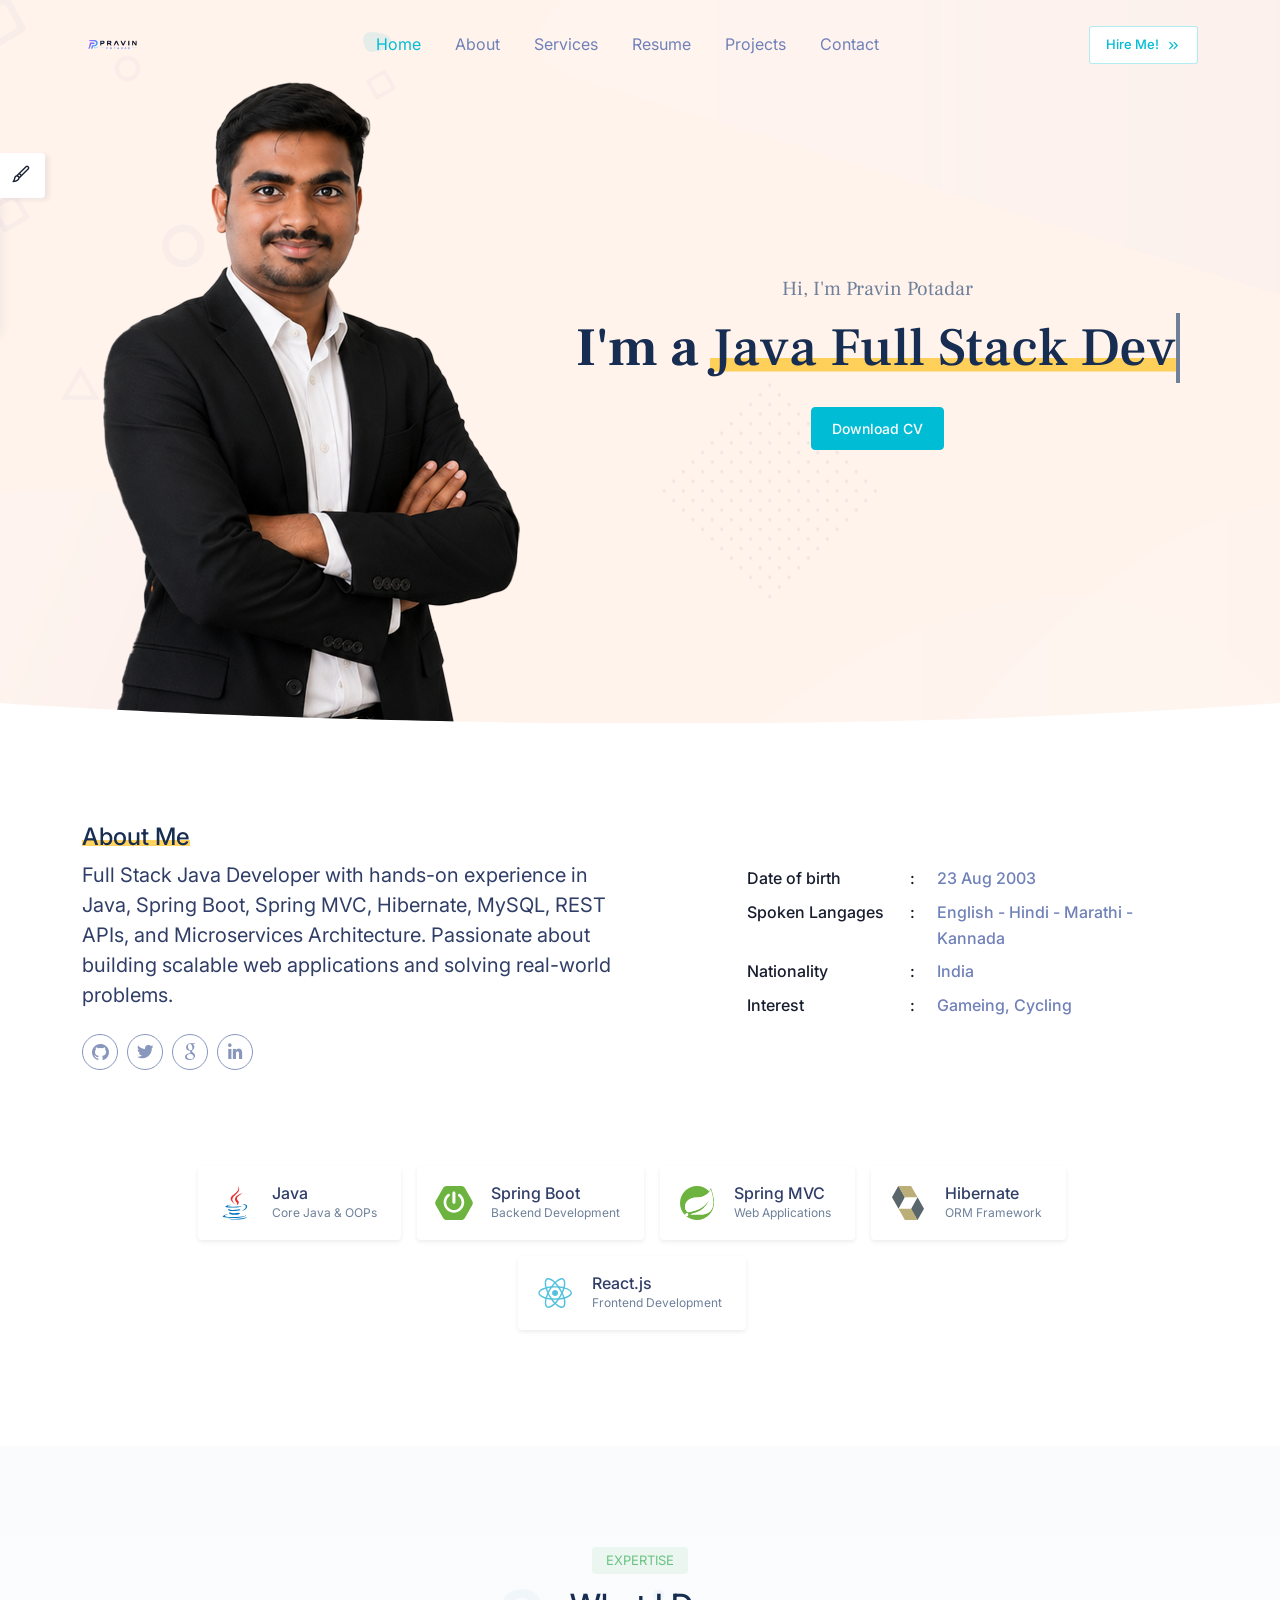
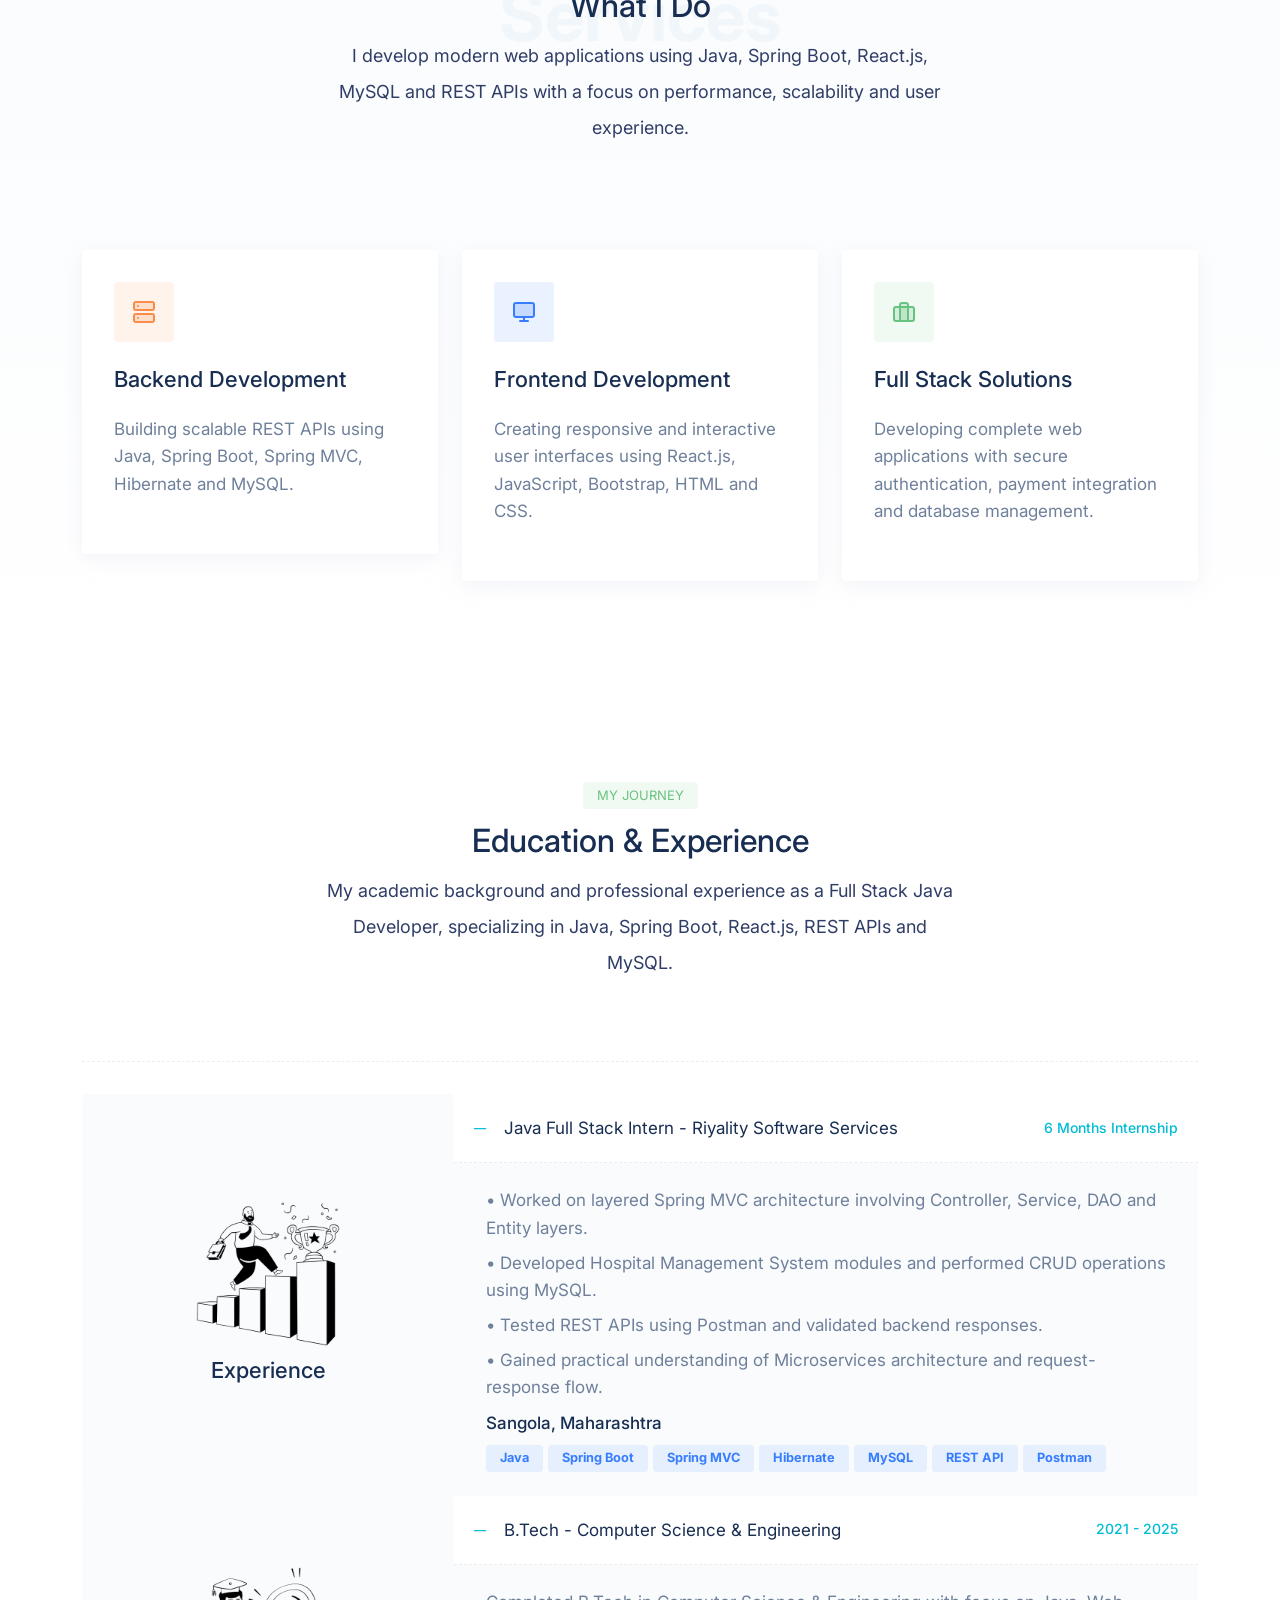
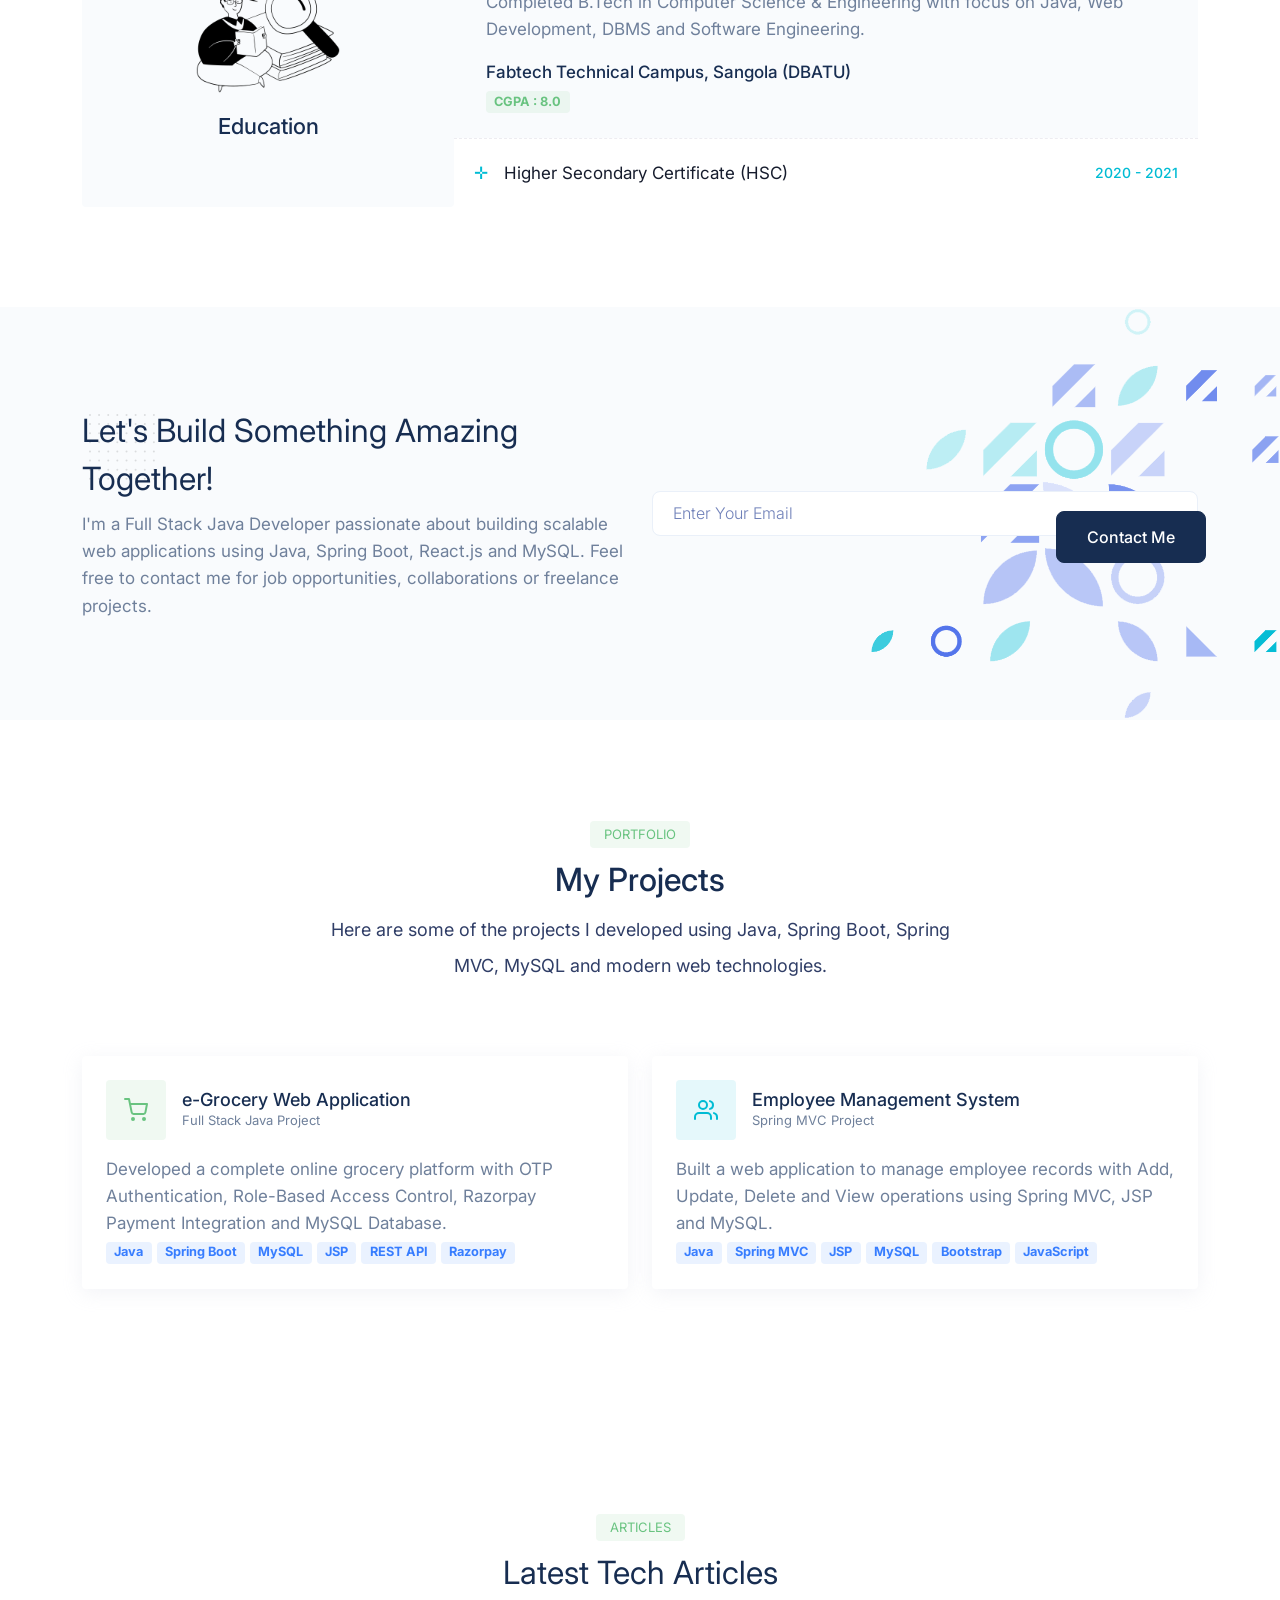
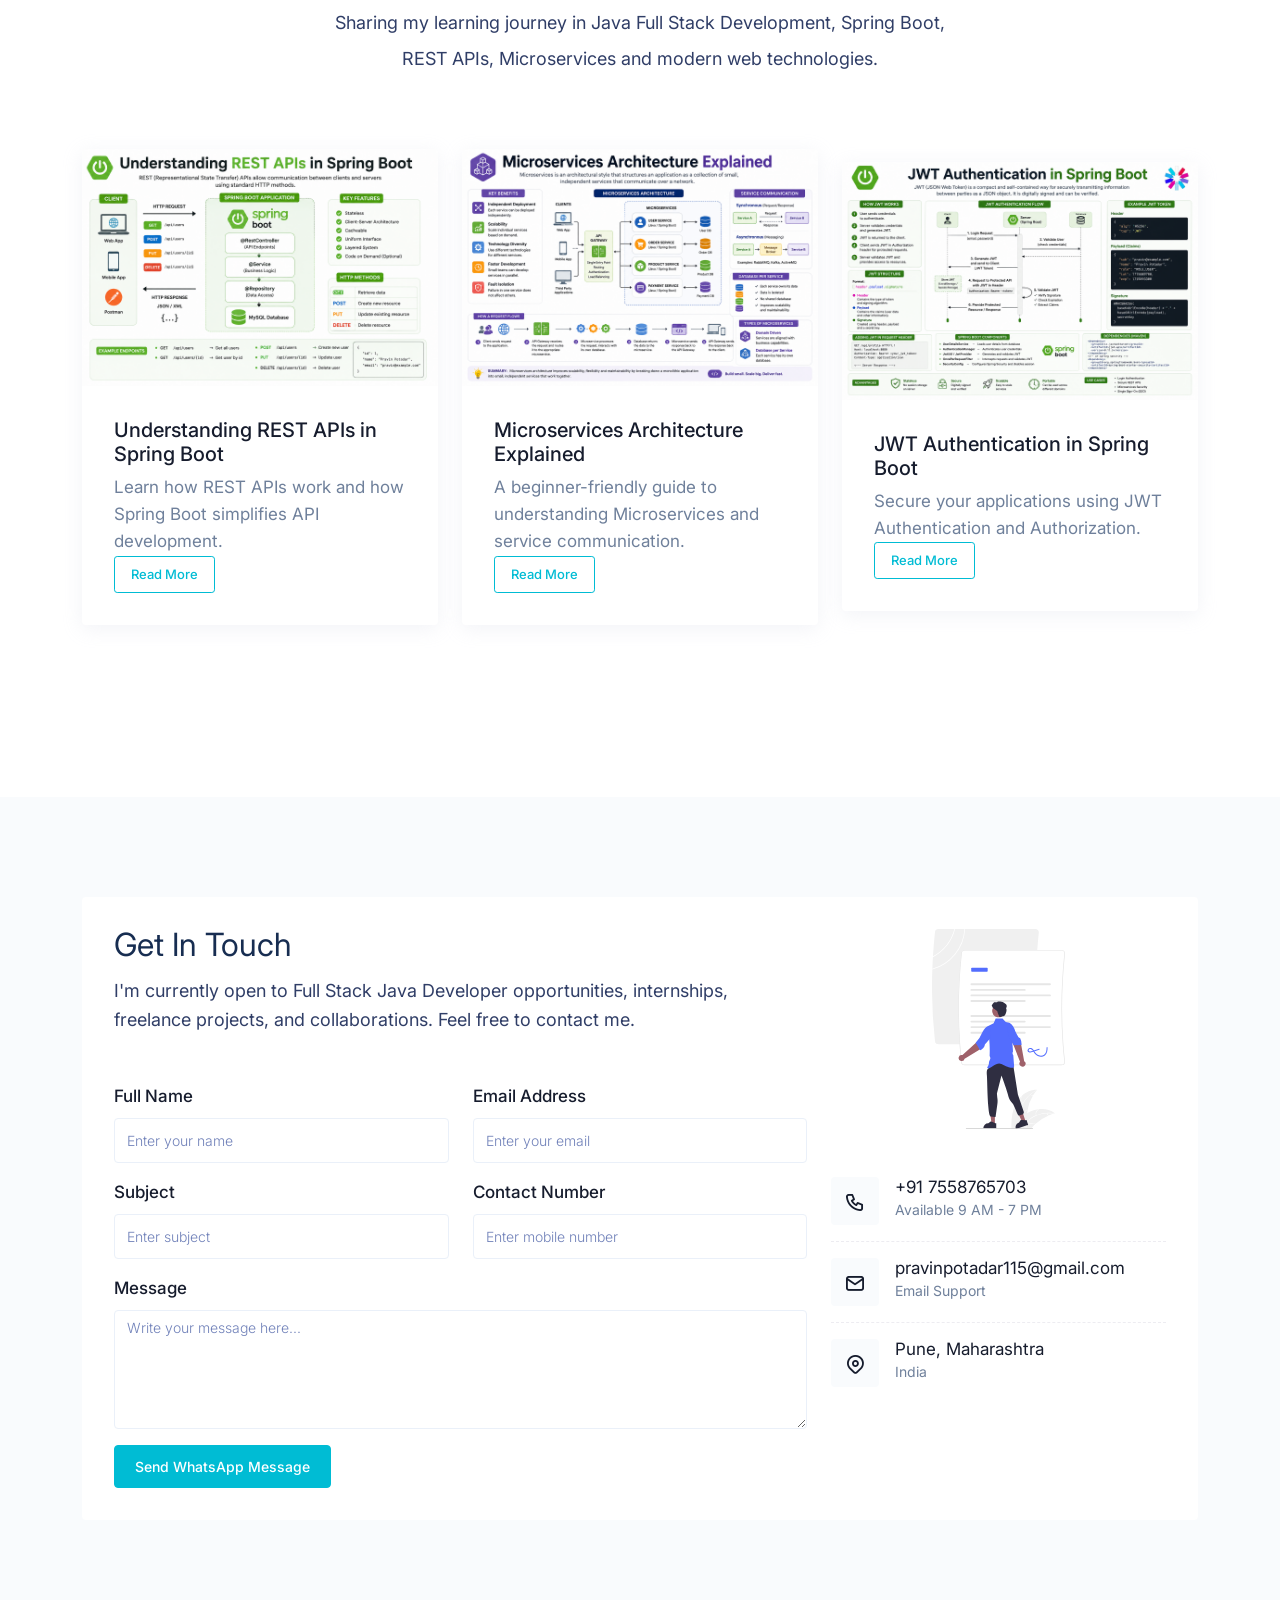
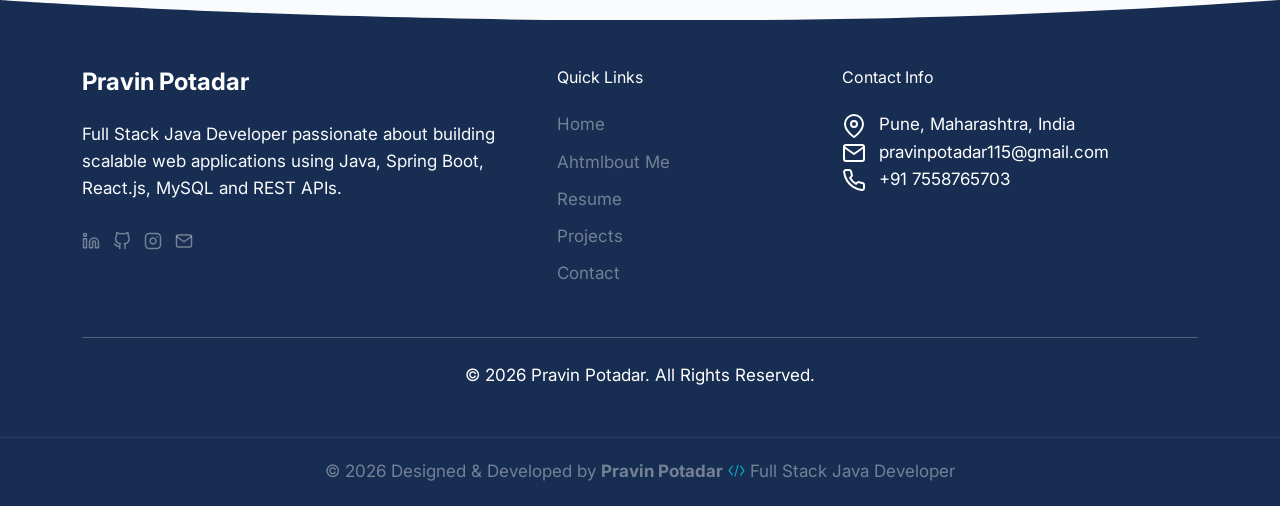
==== index.html @ a5197906 "version-1" ====
<!doctype html>
<html lang="en">
<!-- Mirrored from mannatthemes.com/selfown/default/index.html by HTTrack Website Copier/3.x [XR&CO'2014], Sun, 31 May 2026 07:29:38 GMT -->

<head>
    <meta charset="utf-8" />
    <title>Pravin Potadar</title>
    <meta name="viewport" content="width=device-width, initial-scale=1.0" />
    <meta name="description" content="Premium Bootstrap 5 Template" />
    <meta name="keywords" content="bootstrap 5, premium, marketing, multipurpose" />
    <meta content="Mannatthemes" name="author" />

    <!-- favicon -->
    <!-- <link rel="shortcut icon" href="images/favicon.ico" /> -->

    <!-- css -->
    <link href="css/bootstrap.min.css" rel="stylesheet" type="text/css" />
    <link href="css/style.min.css" rel="stylesheet" type="text/css" />

    <!-- colors -->
    <link href="css/colors/default.css" rel="stylesheet" type="text/css" id="color-opt" />
</head>

<body>
    <!-- start navbar -->
    <nav class="navbar navbar-expand-lg fixed-top sticky" id="navbar">
        <div class="container">
           <a href="index.php" class="navbar-brand">
            <img src="images/logo-light.png" alt="Logo" height="40">
           </a>

            <a href="javascript:void(0)" class="navbar-toggler"
            data-bs-toggle="collapse"
            data-bs-target="#navbarNav"
            aria-controls="navbarNav"
            aria-expanded="false"
            aria-label="Toggle navigation">
                <span class="navbar-toggle-icon">
                    <i data-feather="menu"></i>
                </span>
            </a>
            <div class="collapse navbar-collapse" id="navbarNav">
                <ul class="navbar-nav mx-auto navbar-center mt-lg-0 mt-2">
                    <li class="nav-item">
                        <a class="nav-link active" href="index.html">Home</a>
                    </li>
                    <!--end nav-item-->
                    <li class="nav-item">
                        <a class="nav-link" href="about.html">About</a>
                    </li>
                    <!--end nav-item-->
                    <li class="nav-item">
                        <a class="nav-link" href="services.html">Services</a>
                    </li>
                    <!--end nav-item-->
                    <li class="nav-item">
                        <a class="nav-link" href="resume.html">Resume</a>
                    </li>
                    <!--end nav-item-->
                    <li class="nav-item">
                        <a class="nav-link" href="projects.html">Projects</a>
                    </li>
                    <!--end nav-item-->
                    <!-- <li class="nav-item">
                        <a class="nav-link" href="blogs.php">Blogs</a>
                    </li> -->
                    <!--end nav-item-->
                    <li class="nav-item">
                        <a class="nav-link" href="contact.html">Contact</a>
                    </li>
                    <!--end nav-item-->
                </ul>
                <!--end navbar-nav-->
                <a href="#" class="btn btn-sm nav-btn text-primary mb-4 mb-lg-0">Hire Me! <i class="icon-xxs ms-1"
                        data-feather="chevrons-right"></i></a>
            </div>
            <!-- end #navbarNav -->
        </div>
        <!-- end container -->
    </nav>
    <!-- end navbar -->


 <!-- start hero -->
    <section class="hero-one position-relative main-bg" id="home" style="
        background-image: url(images/personal/main-bg.png);
        background-size: cover;
        background-position: center center;
      ">
        <div class="container">
            <div class="row align-items-center justify-content-center">
                <div class="col-lg-5 mx-auto mt-5">
                    <img src="images/personal/1.png" alt="" class="img-fluid ml-lg-5" />
                </div>
                <!--end col-->
                <div class="col-lg-7 text-center px-0 px-xl-4 mt-5 mt-lg-0 pt-5 pt-lg-0">
                    <h5 class="d-inline-block py-1 px-3 rounded text-muted font-secondary">
                        Hi, I'm Pravin Potadar
                    </h5>
                    <h1 class="hero-title mb-4 font-secondary fo">
                        I'm a
                        <mark><span class="fw-medium typewrite" data-period="2000"
                                data-type='["Java Full Stack Developer", "Web Developer", "Java Developer", "React Developer"]'></span></mark>
                    </h1>
                    <span class="wrap"></span>
                    <div class="mb-5 mb-lg-0">
                        <div class="d-inline-block">
                            <a href="#" class="btn btn-primary">Download CV</a>
                        </div>
                    </div>
                </div>
                <!--end col-->
            </div>
            <!--end row-->
        </div>
        <!-- end container -->
    </section>
    <!-- end hero -->
    <div class="position-relative">
        <div class="shape overflow-hidden text-white">
            <svg viewBox="0 0 2880 48" fill="none" xmlns="http://www.w3.org/2000/svg">
                <path d="M0 48H1437.5H2880V0H2160C1442.5 52 720 0 720 0H0V48Z" fill="currentColor"></path>
            </svg>
        </div>
    </div>
    <!-- start about -->
    <section class="section" id="about">
        <div class="container">
            <div class="row align-items-center">
                <div class="col-lg-6 align-self-center">
                    <h5 class="fs-24 text-dark fw-medium"><mark>About Me</mark></h5>
                    <h4 class="fw-normal lh-base text-gray-700 mb-4 fs-20">
                        Full Stack Java Developer with hands-on experience in Java, Spring
                        Boot, Spring MVC, Hibernate, MySQL, REST APIs, and Microservices
                        Architecture. Passionate about building scalable web applications
                        and solving real-world problems.
                    </h4>
                    <div class="social">
                        <a href="https://github.com/pravin-potadar">
                            <i class="lab la-github github me-1"></i>
                        </a>
                        <a href="#">
                            <i class="lab la-twitter twitter me-1"></i>
                        </a>
                        <a href="#">
                            <i class="lab la-google google me-1"></i>
                        </a>
                        <a href="https://www.linkedin.com/in/pravin-potadar">
                            <i class="lab la-linkedin-in linkedin me-1"></i>
                        </a>
                    </div>
                </div>
                <!--end col-->
                <div class="col-lg-5 ms-auto align-self-center">
                    <div class="mb-5 mb-lg-0">
                        <p class="mb-2">
                            <span class="personal-detail-title">Date of birth</span>
                            <span class="personal-detail-info">23 Aug 2003</span>
                        </p>
                        <p class="mb-2">
                            <span class="personal-detail-title">Spoken Langages</span>
                            <span class="personal-detail-info">English - Hindi - Marathi - Kannada</span>
                        </p>
                        <p class="mb-2">
                            <span class="personal-detail-title">Nationality</span>
                            <span class="personal-detail-info">India</span>
                        </p>
                        <p class="mb-2">
                            <span class="personal-detail-title">Interest</span>
                            <span class="personal-detail-info">Gameing, Cycling</span>
                        </p>
                    </div>
                </div>
                <!--end col-->
                <div class="col-12 mt-5">
                    <div class="d-flex flex-wrap justify-content-center mt-4 mt-md-5">
                        <div class="mx-3 ms-sm-0 ms-sm-0 mb-3 card-bg rounded p-1 pe-3 p-md-3 pe-md-4 shadow-sm">
                            <div class="d-flex align-items-center">
                                <div class="thumb-md d-flex flex-wrap justify-content-center align-items-center">
                                    <img src="images/logos/Java.svg" alt="" class="" height="34" />
                                </div>
                                <div class="ms-3">
                                    <h6 class="mb-0 fw-medium text-gray-700">Java</h6>
                                    <p class="text-muted mb-0 fs-12">Core Java & OOPs</p>
                                </div>
                            </div>
                        </div>
                        <!--/div-->
                        <div class="mx-3 ms-sm-0 ms-sm-0 mb-3 card-bg rounded p-1 pe-3 p-md-3 pe-md-4 shadow-sm">
                            <div class="d-flex align-items-center">
                                <div class="thumb-md d-flex flex-wrap justify-content-center align-items-center">
                                    <img src="images/logos/spring-boot.svg" alt="" class="" height="34" />
                                </div>
                                <div class="ms-3">
                                    <h6 class="mb-0 fw-medium text-gray-700">Spring Boot</h6>
                                    <p class="text-muted mb-0 fs-12">Backend Development</p>
                                </div>
                            </div>
                        </div>
                        <!--/div-->
                        <div class="mx-3 ms-sm-0 ms-sm-0 mb-3 card-bg rounded p-1 pe-3 p-md-3 pe-md-4 shadow-sm">
                            <div class="d-flex align-items-center">
                                <div class="thumb-md d-flex flex-wrap justify-content-center align-items-center">
                                    <img src="images/logos/spring-icon-svgrepo-com.svg" alt="" class="" height="34" />
                                </div>
                                <div class="ms-3">
                                    <h6 class="mb-0 fw-medium text-gray-700">Spring MVC</h6>
                                    <p class="text-muted mb-0 fs-12">Web Applications</p>
                                </div>
                            </div>
                        </div>
                        <!--/div-->
                        <div class="mx-3 ms-sm-0 ms-sm-0 mb-3 card-bg rounded p-1 pe-3 p-md-3 pe-md-4 shadow-sm">
                            <div class="d-flex align-items-center">
                                <div class="thumb-md d-flex flex-wrap justify-content-center align-items-center">
                                    <img src="images/logos/hibernate.svg" alt="" class="" height="34" />
                                </div>
                                <div class="ms-3">
                                    <h6 class="mb-0 fw-medium text-gray-700">Hibernate</h6>
                                    <p class="text-muted mb-0 fs-12">ORM Framework</p>
                                </div>
                            </div>
                        </div>
                        <!--/div-->
                        <div class="mx-3 ms-sm-0 mb-3 card-bg rounded p-1 pe-3 p-md-3 pe-md-4 shadow-sm">
                            <div class="d-flex align-items-center">
                                <div class="thumb-md d-flex flex-wrap justify-content-center align-items-center">
                                    <img src="images/logos/react.svg" alt="React" height="34" />
                                </div>
                                <div class="ms-3">
                                    <h6 class="mb-0 fw-medium text-gray-700">React.js</h6>
                                    <p class="text-muted mb-0 fs-12">Frontend Development</p>
                                </div>
                            </div>
                        </div>
                        <!--/div-->
                        <!-- <div class="mx-3 ms-sm-0 ms-sm-0 mb-3 card-bg rounded p-1 pe-3 p-md-3 pe-md-4 shadow-sm">
                            <div class="d-flex align-items-center">
                                <div class="thumb-md d-flex flex-wrap justify-content-center align-items-center">
                                    <img src="images/logos/mongodb.svg" alt="" class="" height="34" />
                                </div>
                                <div class="ms-3">
                                    <h6 class="mb-0 fw-medium text-gray-700">Mongodb</h6>
                                    <p class="text-muted mb-0 fs-12">........</p>
                                </div>
                            </div>
                        </div> -->
                        <!--/div-->
                        <!-- <div class="mx-3 ms-sm-0 ms-sm-0 mb-3 card-bg rounded p-1 pe-3 p-md-3 pe-md-4 shadow-sm">
                            <div class="d-flex align-items-center">
                                <div class="thumb-md d-flex flex-wrap justify-content-center align-items-center">
                                    <img src="images/logos/laravel.svg" alt="" class="" height="34" />
                                </div>
                                <div class="ms-3">
                                    <h6 class="mb-0 fw-medium text-gray-700">Laravel</h6>
                                    <p class="text-muted mb-0 fs-12">..........</p>
                                </div>
                            </div>
                        </div> -->
                        <!--/div-->
                        <!-- <div class="mx-3 ms-sm-0 ms-sm-0 mb-3 card-bg rounded p-1 pe-3 p-md-3 pe-md-4 shadow-sm">
                            <div class="d-flex align-items-center">
                                <div class="thumb-md d-flex flex-wrap justify-content-center align-items-center">
                                    <img src="images/logos/nodejs-icon.svg" alt="" class="" height="34" />
                                </div>
                                <div class="ms-3">
                                    <h6 class="mb-0 fw-medium text-gray-700">Node.js</h6>
                                    <p class="text-muted mb-0 fs-12">...........</p>
                                </div>
                            </div>
                        </div> -->
                        <!--/div-->
                    </div>
                    <!-- End div -->
                </div>
                <!-- End Col -->
            </div>
            <!--end row-->
        </div>
        <!-- end container -->
    </section>
    <!-- end about -->
    <!-- start services -->
   
<section class="section bg-gradient-light-white" id="services">
    <div class="container">

        <div class="row justify-content-center mb-4">
            <div class="col-12 col-md-10 col-lg-7 text-center position-relative">

                <span class="badge badge-lg rounded bg-soft-alt-success fw-normal fs-13 text-uppercase">
                    Expertise
                </span>

                <h2 class="fs-2 fw-medium lh-1 text-dark my-3 position-relative z-i-2">
                    What I Do
                </h2>

                <div class="bg-text">
                    <h1 class="fw-bold p-0">Services</h1>
                </div>

                <p class="text-gray-700 fs-18 fs-lg mb-4 mb-md-5 lh-lg">
                    I develop modern web applications using Java, Spring Boot,
                    React.js, MySQL and REST APIs with a focus on performance,
                    scalability and user experience.
                </p>

            </div>
        </div>

        <div class="row">

            <!-- Backend Development -->
            <div class="col-lg-4 col-md-6 mt-4 pt-2">
                <div class="card rounded shadow border-0">
                    <div class="card-body p-4 m-2">
                        <div class="bg-soft-alt-orange d-flex justify-content-center align-items-center thumb-xl rounded">
                            <i data-feather="server" class="align-self-center svg-orange icon-md"></i>
                        </div>

                        <h5 class="text-dark fs-22 fw-medium my-4">
                            Backend Development
                        </h5>

                        <p class="text-muted pb-4">
                            Building scalable REST APIs using Java, Spring Boot,
                            Spring MVC, Hibernate and MySQL.
                        </p>
                    </div>
                </div>
            </div>

            <!-- Frontend Development -->
            <div class="col-lg-4 col-md-6 mt-4 pt-2">
                <div class="card rounded shadow border-0">
                    <div class="card-body p-4 m-2">
                        <div class="bg-soft-alt-info d-flex justify-content-center align-items-center thumb-xl rounded">
                            <i data-feather="monitor" class="align-self-center svg-info icon-md"></i>
                        </div>

                        <h5 class="text-dark fs-22 fw-medium my-4">
                            Frontend Development
                        </h5>

                        <p class="text-muted pb-4">
                            Creating responsive and interactive user interfaces
                            using React.js, JavaScript, Bootstrap, HTML and CSS.
                        </p>
                    </div>
                </div>
            </div>

            <!-- Full Stack Projects -->
            <div class="col-lg-4 col-md-6 mt-4 pt-2">
                <div class="card rounded shadow border-0">
                    <div class="card-body p-4 m-2">
                        <div class="bg-soft-alt-success d-flex justify-content-center align-items-center thumb-xl rounded">
                            <i data-feather="briefcase" class="align-self-center svg-success icon-md"></i>
                        </div>

                        <h5 class="text-dark fs-22 fw-medium my-4">
                            Full Stack Solutions
                        </h5>

                        <p class="text-muted pb-4">
                            Developing complete web applications with secure
                            authentication, payment integration and database management.
                        </p>
                    </div>
                </div>
            </div>

        </div>
    </div>
</section>


    <!-- end services -->

    <!-- start resume -->
    
<section class="section" id="resume">
    <div class="container">

        <div class="row justify-content-center mb-4">
            <div class="col-12 col-md-10 col-lg-7 text-center">

                <span class="badge badge-lg rounded bg-soft-alt-success fw-normal fs-13 text-uppercase">
                    My Journey
                </span>

                <h2 class="fs-2 fw-medium lh-1 text-dark my-3">
                    Education & Experience
                </h2>

                <p class="text-gray-700 fs-18 fs-lg mb-4 mb-md-5 lh-lg">
                    My academic background and professional experience as a Full Stack Java Developer,
                    specializing in Java, Spring Boot, React.js, REST APIs and MySQL.
                </p>

            </div>
        </div>


         <hr class="hr-dashed" />

        <!-- EXPERIENCE -->

        <div class="row g-0">

            <div class="col-lg-4 col-md-6">
                <div class="card rounded bg-light h-100 border-0">
                    <div class="card-body d-flex justify-content-center align-items-center">
                        <div class="mx-auto text-center">
                            <img src="images/personal/job.png" alt="" height="150" />
                            <h5 class="text-dark fs-22 fw-medium my-2">
                                Experience
                            </h5>
                        </div>
                    </div>
                </div>
            </div>

            <div class="col-lg-8 col-md-6">
                <div class="card rounded bg-white h-100 border-0">
                    <div class="card-body p-0">

                        <div class="accordion accordion-flush" id="Experience_accordion">

                            <div class="accordion-item">
                                <h2 class="accordion-header">
                                    <button class="accordion-button"
                                        type="button"
                                        data-bs-toggle="collapse"
                                        data-bs-target="#exp_one">

                                        Java Full Stack Intern -
                                        Riyality Software Services

                                        <span class="fw-medium text-primary ms-auto fs-14">
                                            6 Months Internship
                                        </span>
                                    </button>
                                </h2>

                                <div id="exp_one"
                                    class="accordion-collapse collapse show">

                                    <div class="accordion-body">

                                        <p class="text-muted mb-2">
                                            • Worked on layered Spring MVC architecture involving
                                            Controller, Service, DAO and Entity layers.
                                        </p>

                                        <p class="text-muted mb-2">
                                            • Developed Hospital Management System modules
                                            and performed CRUD operations using MySQL.
                                        </p>

                                        <p class="text-muted mb-2">
                                            • Tested REST APIs using Postman and validated
                                            backend responses.
                                        </p>

                                        <p class="text-muted mb-2">
                                            • Gained practical understanding of Microservices
                                            architecture and request-response flow.
                                        </p>

                                        <p class="fw-medium">
                                            Sangola, Maharashtra
                                        </p>

                                        <span class="badge badge-lg rounded bg-soft-alt-info mt-2">
                                            Java
                                        </span>

                                        <span class="badge badge-lg rounded bg-soft-alt-info mt-2">
                                            Spring Boot
                                        </span>

                                        <span class="badge badge-lg rounded bg-soft-alt-info mt-2">
                                            Spring MVC
                                        </span>

                                        <span class="badge badge-lg rounded bg-soft-alt-info mt-2">
                                            Hibernate
                                        </span>

                                        <span class="badge badge-lg rounded bg-soft-alt-info mt-2">
                                            MySQL
                                        </span>

                                        <span class="badge badge-lg rounded bg-soft-alt-info mt-2">
                                            REST API
                                        </span>

                                        <span class="badge badge-lg rounded bg-soft-alt-info mt-2">
                                            Postman
                                        </span>

                                    </div>
                                </div>
                            </div>

                        </div>

                    </div>
                </div>
            </div>

        </div>



        <!-- EDUCATION -->
        <div class="row g-0">

            <div class="col-lg-4 col-md-6">
                <div class="card rounded bg-light h-100 border-0">
                    <div class="card-body d-flex justify-content-center align-items-center">
                        <div class="mx-auto text-center">
                            <img src="images/personal/school.png" alt="" height="150" />
                            <h5 class="text-dark fs-22 fw-medium my-2">
                                Education
                            </h5>
                        </div>
                    </div>
                </div>
            </div>

            <div class="col-lg-8 col-md-6">
                <div class="card rounded bg-white h-100 border-0">
                    <div class="card-body p-0">

                        <div class="accordion accordion-flush" id="Education_accordion">

                            <div class="accordion-item">
                                <h2 class="accordion-header">
                                    <button class="accordion-button"
                                        type="button"
                                        data-bs-toggle="collapse"
                                        data-bs-target="#edu_one">

                                        B.Tech - Computer Science & Engineering

                                        <span class="fw-medium text-primary ms-auto fs-14">
                                            2021 - 2025
                                        </span>
                                    </button>
                                </h2>

                                <div id="edu_one"
                                    class="accordion-collapse collapse show">

                                    <div class="accordion-body">
                                        <p class="text-muted mb-3">
                                            Completed B.Tech in Computer Science &
                                            Engineering with focus on Java,
                                            Web Development, DBMS and Software Engineering.
                                        </p>

                                        <p class="fw-medium">
                                            Fabtech Technical Campus, Sangola (DBATU)
                                        </p>

                                        <span class="badge bg-soft-alt-success">
                                            CGPA : 8.0
                                        </span>
                                    </div>
                                </div>
                            </div>

                            <div class="accordion-item">
                                <h2 class="accordion-header">
                                    <button class="accordion-button collapsed"
                                        type="button"
                                        data-bs-toggle="collapse"
                                        data-bs-target="#edu_two">

                                        Higher Secondary Certificate (HSC)

                                        <span class="fw-medium text-primary ms-auto fs-14">
                                            2020 - 2021
                                        </span>
                                    </button>
                                </h2>

                                <div id="edu_two"
                                    class="accordion-collapse collapse">

                                    <div class="accordion-body">
                                        <p class="text-muted mb-3">
                                            Successfully completed Higher Secondary Education.
                                        </p>

                                        <p class="fw-medium">
                                            M.V. High School & Jr. College, Umadi
                                        </p>

                                        <span class="badge bg-soft-alt-success">
                                            77%
                                        </span>
                                    </div>
                                </div>
                            </div>

                        </div>

                    </div>
                </div>
            </div>

        </div>

       

    </div>
</section>




<section class="section bg-light cta-pettern" id="cta">
    <div class="container">
        <div class="row align-items-center">

            <div class="col-lg-6">
                <div class="pattern-1 position-absolute">
                    <img src="images/p-1.svg" alt="" height="80" />
                </div>

                <h2 class="text-dark" style="line-height: 1.5; position: relative;">
                    Let's Build Something Amazing Together!
                </h2>

                <p class="text-muted mb-0">
                    I'm a Full Stack Java Developer passionate about building
                    scalable web applications using Java, Spring Boot, React.js
                    and MySQL. Feel free to contact me for job opportunities,
                    collaborations or freelance projects.
                </p>
            </div>

            <div class="col-lg-6 ms-auto">
                <div class="cta-search">

                    <form action="mailto:pravinpotadar115@gmail.com" method="post">

                        <input type="email"
                            placeholder="Enter Your Email"
                            required
                            class="form-control" />

                        <button type="submit" class="btn btn-dark mt-3">
                            Contact Me
                        </button>

                    </form>

                </div>
            </div>

        </div>
    </div>
</section>


    <!-- start projects -->

<section class="section" id="projects">
    <div class="container">

        <div class="row justify-content-center mb-4">
            <div class="col-12 col-md-10 col-lg-7 text-center">

                <span class="badge badge-lg rounded bg-soft-alt-success fw-normal fs-13 text-uppercase">
                    Portfolio
                </span>

                <h2 class="fs-2 fw-medium lh-1 text-dark my-3">
                    My Projects
                </h2>

                <p class="text-gray-700 fs-18 fs-lg mb-4 mb-md-5 lh-lg">
                    Here are some of the projects I developed using Java,
                    Spring Boot, Spring MVC, MySQL and modern web technologies.
                </p>

            </div>
        </div>

        <div class="row d-flex justify-content-center">

            <!-- e-Grocery Project -->
            <div class="col-lg-6 col-md-6 mb-4">
                <div class="card rounded shadow border-0 h-100">
                    <div class="card-body p-4">

                        <div class="media mb-3">

                            <div class="bg-soft-alt-success d-flex justify-content-center align-items-center thumb-xl rounded">
                                <i data-feather="shopping-cart"></i>
                            </div>

                            <div class="media-body ms-3 align-self-center">
                                <h5 class="text-dark fs-18 fw-medium m-0">
                                    e-Grocery Web Application
                                </h5>

                                <p class="text-muted mb-0 fs-13">
                                    Full Stack Java Project
                                </p>
                            </div>

                        </div>

                        <p class="text-muted">
                            Developed a complete online grocery platform with
                            OTP Authentication, Role-Based Access Control,
                            Razorpay Payment Integration and MySQL Database.
                        </p>

                        <span class="badge bg-soft-alt-info">Java</span>
                        <span class="badge bg-soft-alt-info">Spring Boot</span>
                        <span class="badge bg-soft-alt-info">MySQL</span>
                        <span class="badge bg-soft-alt-info">JSP</span>
                        <span class="badge bg-soft-alt-info">REST API</span>
                        <span class="badge bg-soft-alt-info">Razorpay</span>

                    </div>
                </div>
            </div>

            <!-- Employee Management System -->
            <div class="col-lg-6 col-md-6 mb-4">
                <div class="card rounded shadow border-0 h-100">
                    <div class="card-body p-4">

                        <div class="media mb-3">

                            <div class="bg-soft-alt-primary d-flex justify-content-center align-items-center thumb-xl rounded">
                                <i data-feather="users"></i>
                            </div>

                            <div class="media-body ms-3 align-self-center">
                                <h5 class="text-dark fs-18 fw-medium m-0">
                                    Employee Management System
                                </h5>

                                <p class="text-muted mb-0 fs-13">
                                    Spring MVC Project
                                </p>
                            </div>

                        </div>

                        <p class="text-muted">
                            Built a web application to manage employee records
                            with Add, Update, Delete and View operations using
                            Spring MVC, JSP and MySQL.
                        </p>

                        <span class="badge bg-soft-alt-info">Java</span>
                        <span class="badge bg-soft-alt-info">Spring MVC</span>
                        <span class="badge bg-soft-alt-info">JSP</span>
                        <span class="badge bg-soft-alt-info">MySQL</span>
                        <span class="badge bg-soft-alt-info">Bootstrap</span>
                        <span class="badge bg-soft-alt-info">JavaScript</span>

                    </div>
                </div>
            </div>

        </div>

    </div>
</section>


    <!-- end projects -->

    <!-- our blogs -->

<section class="section" id="blogs">
    <div class="container pb-5">

        <div class="row justify-content-center mb-4">
            <div class="col-12 col-md-10 col-lg-7 text-center">

                <span class="badge badge-lg rounded bg-soft-alt-success fw-normal fs-13 text-uppercase">
                    Articles
                </span>

                <h2 class="fs-2 fw-normal lh-1 text-dark my-3">
                    Latest Tech Articles
                </h2>

                <p class="text-gray-700 fs-18 fs-lg mb-4 mb-md-5 lh-lg">
                    Sharing my learning journey in Java Full Stack Development,
                    Spring Boot, REST APIs, Microservices and modern web technologies.
                </p>

            </div>
        </div>

        <div class="row align-items-center">

            <!-- Blog 1 -->
            <div class="col-lg-4 col-md-6 mb-4">
                <div class="card shadow h-100">
                    <img src="images/a1.png"
                        alt="REST API"
                        class="img-fluid rounded-top" />

                    <div class="card-body">

                        <h5 class="fw-medium">
                            Understanding REST APIs in Spring Boot
                        </h5>

                        <p class="text-muted">
                            Learn how REST APIs work and how Spring Boot simplifies API development.
                        </p>

                        <a href="#" class="btn btn-outline-primary btn-sm">
                            Read More
                        </a>

                    </div>
                </div>
            </div>

            <!-- Blog 2 -->
            <div class="col-lg-4 col-md-6 mb-4">
                <div class="card shadow h-100">
                    <img src="images/a2.png"
                        alt="Microservices"
                        class="img-fluid rounded-top" />

                    <div class="card-body">

                        <h5 class="fw-medium">
                            Microservices Architecture Explained
                        </h5>

                        <p class="text-muted">
                            A beginner-friendly guide to understanding Microservices and service communication.
                        </p>

                        <a href="#" class="btn btn-outline-primary btn-sm">
                            Read More
                        </a>

                    </div>
                </div>
            </div>

            <!-- Blog 3 -->
            <div class="col-lg-4 col-md-6 mb-4">
                <div class="card shadow h-100">
                    <img src="images/a3.png"
                        alt="JWT Security"
                        class="img-fluid rounded-top" />

                    <div class="card-body">

                        <h5 class="fw-medium">
                            JWT Authentication in Spring Boot
                        </h5>

                        <p class="text-muted">
                            Secure your applications using JWT Authentication and Authorization.
                        </p>

                        <a href="#" class="btn btn-outline-primary btn-sm">
                            Read More
                        </a>

                    </div>
                </div>
            </div>

        </div>

    </div>
</section>


    <!--end projects-->

    <!-- start contact us -->
  <form id="contactForm">
<section class="section bg-light" id="contact">
    <div class="container">
        <div class="row">
            <div class="col-12">

                <div class="card bg-white">
                    <div class="card-body">

                        <div class="row">

                            <div class="col-md-8">

                                <h2 class="fs-2 fw-normal lh-1 text-dark mb-3">
                                    Get In Touch
                                </h2>

                                <p class="text-gray-700 fs-18 fs-lg mb-4 mb-md-5">
                                    I'm currently open to Full Stack Java Developer
                                    opportunities, internships, freelance projects,
                                    and collaborations. Feel free to contact me.
                                </p>

                                <form id="contactForm">

                                    <div class="row">

                                        <div class="col-md-6 mb-3">
                                            <label class="fw-medium form-label">Full Name</label>
                                            <input type="text"
                                                name="from_name"
                                                class="form-control"
                                                placeholder="Enter your name"
                                                required>
                                        </div>

                                        <div class="col-md-6 mb-3">
                                            <label class="fw-medium form-label">Email Address</label>
                                            <input type="email"
                                                name="from_email"
                                                class="form-control"
                                                placeholder="Enter your email"
                                                required>
                                        </div>

                                        <div class="col-md-6 mb-3">
                                            <label class="fw-medium form-label">Subject</label>
                                            <input type="text"
                                                name="subject"
                                                class="form-control"
                                                placeholder="Enter subject"
                                                required>
                                        </div>

                                        <div class="col-md-6 mb-3">
                                            <label class="fw-medium form-label">Contact Number</label>
                                            <input type="text"
                                                name="phone"
                                                class="form-control"
                                                placeholder="Enter mobile number"
                                                required>
                                        </div>

                                        <div class="col-12 mb-3">
                                            <label class="fw-medium form-label">Message</label>
                                            <textarea name="message"
                                                    class="form-control"
                                                    rows="5"
                                                    placeholder="Write your message here..."
                                                    required></textarea>
                                        </div>

                                        <div class="col-12">
                                            <button type="submit" class="btn btn-primary">
                                                Send WhatsApp Message
                                            </button>
                                        </div>

                                    </div>

                                </form>

                            </div>

                            <div class="col-md-4">

                                <img src="images/personal/contact.svg"
                                    alt="Contact"
                                    height="200"
                                    class="mx-auto d-block mb-5">

                                <!-- Phone -->
                                <div class="d-flex">
                                    <div class="bg-light d-flex justify-content-center align-items-center thumb-lg rounded">
                                        <i class="ti ti-phone fs-22"></i>
                                    </div>

                                    <div class="align-self-center ms-3">
                                        <span class="d-block lh-1">
                                            +91 7558765703
                                        </span>
                                        <span class="text-muted fs-14">
                                            Available 9 AM - 7 PM
                                        </span>
                                    </div>
                                </div>

                                <hr class="hr-dashed my-3">

                                <!-- Email -->
                                <div class="d-flex">
                                    <div class="bg-light d-flex justify-content-center align-items-center thumb-lg rounded">
                                        <i class="ti ti-mail fs-22"></i>
                                    </div>

                                    <div class="align-self-center ms-3">
                                        <span class="d-block lh-1">
                                             pravinpotadar115@gmail.com
                                        </span>
                                        <span class="text-muted fs-14">
                                            Email Support
                                        </span>
                                    </div>
                                </div>

                                <hr class="hr-dashed my-3">

                                <!-- Location -->
                                <div class="d-flex">
                                    <div class="bg-light d-flex justify-content-center align-items-center thumb-lg rounded">
                                        <i class="ti ti-map-pin fs-22"></i>
                                    </div>

                                    <div class="align-self-center ms-3">
                                        <span class="d-block lh-1">
                                            Pune, Maharashtra
                                        </span>
                                        <span class="text-muted fs-14">
                                            India
                                        </span>
                                    </div>
                                </div>

                            </div>

                        </div>

                    </div>
                </div>

            </div>
        </div>
    </div>
</section>
</form>


    <!-- end contact us -->

    <div class="position-relative">
        <div class="shape overflow-hidden bg-footer">
            <svg viewBox="0 0 2880 48" fill="none" xmlns="http://www.w3.org/2000/svg">
                <path d="M0 48H1437.5H2880V0H2160C1442.5 52 720 0 720 0H0V48Z" fill="currentColor"></path>
            </svg>
        </div>
    </div>



 <!-- start footer -->

<footer class="footer bg-dark text-white py-5">
    <div class="container">

        <div class="row">

            <!-- About -->
            <div class="col-lg-5">

                <h4 class="text-white fw-bold">
                    Pravin Potadar
                </h4>

                <p class="my-4 text-light">
                    Full Stack Java Developer passionate about building
                    scalable web applications using Java, Spring Boot,
                    React.js, MySQL and REST APIs.
                </p>

                <ul class="list-unstyled footer-social mb-0">

                    <!-- LinkedIn -->
                    <li class="list-inline-item">
                        <a href="https://www.linkedin.com/in/pravin-potadar" target="_blank">
                            <i class="icon-xs" data-feather="linkedin"></i>
                        </a>
                    </li>

                    <!-- GitHub -->
                    <li class="list-inline-item">
                        <a href="https://github.com/pravin-potadar" target="_blank">
                            <i class="icon-xs" data-feather="github"></i>
                        </a>
                    </li>

                    <!-- Instagram -->
                    <li class="list-inline-item">
                        <a href="#">
                            <i class="icon-xs" data-feather="instagram"></i>
                        </a>
                    </li>

                    <!-- Email -->
                    <li class="list-inline-item">
                        <a href="pravinpotadar115@gmail.com">
                            <i class="icon-xs" data-feather="mail"></i>
                        </a>
                    </li>

                </ul>

            </div>

            <!-- Quick Links -->
            <div class="col-lg-3">
                <h6 class="text-footer mb-4 mt-sm-0 mt-5">
                    Quick Links
                </h6>

                <ul class="list-unstyled footer-list">
                    <li><a href="index.html">Home</a></li>
                    <li><a href="about.">Ahtmlbout Me</a></li>
                    <!-- <li><a href="">Skills</a></li> -->
                    <li><a href="resume.html">Resume</a></li>
                    <li><a href="project.html">Projects</a></li>
                    <li><a href="contact.html">Contact</a></li>
                </ul>
            </div>

            <!-- Contact Info -->
            <div class="col-lg-4">
                <h6 class="text-footer mb-4 mt-sm-0 mt-5">
                    Contact Info
                </h6>

                <p>
                    <i data-feather="map-pin" class="me-2"></i>
                    Pune, Maharashtra, India
                </p>

                <p>
                    <i data-feather="mail" class="me-2"></i>
                     pravinpotadar115@gmail.com
                </p>

                <p>
                    <i data-feather="phone" class="me-2"></i>
                    +91 7558765703
                </p>
            </div>

        </div>

        <hr class="my-4">

        <div class="text-center">
            <p class="mb-0">
                © 2026 Pravin Potadar. All Rights Reserved.
            </p>
        </div>

    </div>
</footer>


    <!-- end footer -->

  
<div class="footer-alt">
    <div class="container">

        <div class="row">

            <div class="col-12 text-center">

                <p class="mb-0">
                    ©
                    <script>
                        document.write(new Date().getFullYear());
                    </script>

                    Designed & Developed by
                    <strong>Pravin Potadar</strong>

                    <i class="las la-code text-primary"></i>

                    Full Stack Java Developer
                </p>

            </div>

        </div>

    </div>
</div>


    <!-- end footer alter -->

    <!-- Style switcher -->
    <div id="style-switcher" onclick="toggleSwitcher()">
        <div>
            <h3 class="fw-medium mb-0">Select Your Choice</h3>
            <hr class="hr-dashed my-3" />
            <ul class="pattern">
                <li>
                    <a class="color1" href="javascript: void(0);" onclick="setColor('default')"></a>
                </li>
                <li>
                    <a class="color2" href="javascript: void(0);" onclick="setColor('info')"></a>
                </li>
                <li>
                    <a class="color3" href="javascript: void(0);" onclick="setColor('warning')"></a>
                </li>
                <li>
                    <a class="color4" href="javascript: void(0);" onclick="setColor('orange')"></a>
                </li>
                <li>
                    <a class="color5" href="javascript: void(0);" onclick="setColor('purple')"></a>
                </li>
                <li>
                    <a class="color6" href="javascript: void(0);" onclick="setColor('success')"></a>
                </li>
            </ul>
        </div>
        <div class="bottom">
            <a href="javascript: void(0);" class="settings rounded-end"><i class="las la-paint-brush fs-22"></i></a>
        </div>
    </div>
    <!-- end Style switcher -->

    <script src="js/bootstrap.bundle.min.js"></script>

    <!-- feather icon -->
    <script src="js/feather.js"></script>
    <script src="js/shuffle.min.js"></script>
    <script src="js/projects.init.js"></script>
    <script src="js/typed.js"></script>

    <script src="js/app.js"></script>
    <script src="js/MSG.js"></script>
</body>


</html>
---- css/style.min.css ----
﻿@import"https://fonts.googleapis.com/css2?family=Frank+Ruhl+Libre:wght@300;400;500;700&amp;display=swap";@import"https://fonts.googleapis.com/css2?family=Inter:wght@200;300;400;500;600;700&amp;display=swap";body{font-family:"Inter",sans-serif;color:#161c2d;background:#fff;line-height:1.6;font-size:17px}html{scroll-padding-top:66px}a{text-decoration:none !important;outline:none;color:#161c2d;font-family:"Inter",sans-serif}a:hover{color:#161c2d}p{margin-bottom:0px}h1,h2,h3,h4,h5,h6{font-family:"Inter",sans-serif;font-weight:400}.row>*{position:relative}@media(min-width: 1200px){.container{max-width:1140px}}.shape{position:absolute;pointer-events:none;right:0;bottom:0;left:0}.shape>svg{transform:scale(2);width:100%;height:auto;transform-origin:top center}.divider{background:#fff}.divider.divider-side{position:absolute;z-index:3;top:0;height:100%;width:2.5vw;max-width:100px}.divider.divider-side:first-child{left:48px}.transform-scale{transform-origin:48px 60px;transform:scale(2.1) skew(-12deg, 0deg)}#particles-js{width:100%;height:100%;background-position:50% 50%;position:absolute;top:0;left:0;z-index:0}.filter-tab{border-bottom:1px dashed #edecf1}.filter-tab li{padding:10px 14px;cursor:pointer}.filter-tab li.active{font-weight:500;margin-bottom:-1px}.lines{position:absolute;top:0;left:0;right:0;height:100%;margin:auto;width:100%;z-index:0}.lines .line{position:absolute;width:1px;height:100%;top:0;left:50%;background:rgba(0,0,0,.1);overflow:hidden}.lines .line:after{content:"";display:block;position:absolute;height:15vh;width:100%;top:-50%;left:0;background:-webkit-gradient(linear, left top, left bottom, from(rgba(0, 0, 0, 0)), color-stop(75%, #f78c4b), to(#f78c4b));background:linear-gradient(to bottom, rgba(0, 0, 0, 0) 0%, #f78c4b 75%, #f78c4b 100%);animation:run 7s 0s infinite;animation-fill-mode:forwards;animation-timing-function:cubic-bezier(0.4, 0.26, 0, 0.97)}.lines .line:nth-child(1){margin-left:-25%}.lines .line:nth-child(1):after{animation-delay:2s}.lines .line:nth-child(3){margin-left:25%}.lines .line:nth-child(3):after{-webkit-animation-delay:2.5s;animation-delay:2.5s}@-webkit-keyframes run{0%{top:-50%}100%{top:110%}}@keyframes run{0%{top:-50%}100%{top:110%}}.bg-text{position:absolute;top:30%;left:50%;transform:translate(-50%, -50%)}.bg-text h1{font-size:70px;color:rgb(241.35,245.9,250.45)}.head-title{position:relative;font-size:calc(2.5px + 2.5vw);font-weight:700;color:#f5f5f5;letter-spacing:.02em;text-transform:uppercase;perspective:500px}.head-title::before,.head-title::after{content:attr(aria-label);position:absolute;transform:translate(-50%, -50%);text-shadow:.01em .01em .01em rgba(0,0,0,.3)}.head-title::before{animation:floatAbove 3.5s ease-in-out infinite;-webkit-clip-path:polygon(0% 0%, 100% 0%, 100% 50%, 0% 50%);clip-path:polygon(0% 0%, 100% 0%, 100% 50%, 0% 50%)}.head-title::after{opacity:.65;filter:blur(0.02em);transform:translate(-50%, -50%) rotateX(21deg);animation:floatBelow 3.5s ease-in-out infinite;-webkit-clip-path:polygon(0% 50%, 100% 50%, 100% 100%, 0% 100%);clip-path:polygon(0% 50%, 100% 50%, 100% 100%, 0% 100%)}@keyframes floatAbove{50%{transform:translate(-50%, -60%);-webkit-clip-path:polygon(0% 0%, 100% 0%, 100% 60%, 0% 60%);clip-path:polygon(0% 0%, 100% 0%, 100% 60%, 0% 60%)}}@keyframes floatBelow{50%{transform:translate(-50%, -60%) rotateX(10deg);-webkit-clip-path:polygon(0% 60%, 100% 60%, 100% 100%, 0% 100%);clip-path:polygon(0% 60%, 100% 60%, 100% 100%, 0% 100%)}}.font-secondary{font-family:"Frank Ruhl Libre",sans-serif !important}.card-bg{background-color:#fff}.text-primary{color:#00bcd4 !important}.bg-primary{background-color:#00bcd4 !important}.text-secondary{color:#7081b9 !important}.bg-secondary{background-color:#7081b9 !important}.text-success{color:#69c380 !important}.bg-success{background-color:#69c380 !important}.text-info{color:#377dff !important}.bg-info{background-color:#377dff !important}.text-warning{color:#ffc835 !important}.bg-warning{background-color:#ffc835 !important}.text-danger{color:#ef4d56 !important}.bg-danger{background-color:#ef4d56 !important}.text-orange{color:#f78c4b !important}.bg-orange{background-color:#f78c4b !important}.text-pink{color:#f05492 !important}.bg-pink{background-color:#f05492 !important}.text-dark{color:#172d51 !important}.bg-dark{background-color:#172d51 !important}.text-light{color:#f9fbfd !important}.bg-light{background-color:#f9fbfd !important}.text-muted{color:#6f809b !important}.bg-muted{background-color:#6f809b !important}.text-white{color:#fff !important}.bg-white{background-color:#fff !important}.fs-12{font-size:12px}.fs-13{font-size:13px}.fs-14{font-size:14px}.fs-15{font-size:15px}.fs-16{font-size:16px}.fs-17{font-size:17px}.fs-18{font-size:18px}.fs-19{font-size:19px}.fs-20{font-size:20px}.fs-21{font-size:21px}.fs-22{font-size:22px}.fs-23{font-size:23px}.fs-24{font-size:24px}.fs-28{font-size:28px}.fs-30{font-size:30px}.fs-32{font-size:32px}.fs-34{font-size:34px}.fs-36{font-size:36px}.fs-40{font-size:40px}.fs-50{font-size:50px}.fw-light{font-weight:300}.fw-light-alt{font-weight:400}.fw-medium{font-weight:500}.fw-semibold{font-weight:600}.icon{position:relative;top:-2px}.icon-xxl{height:58px;width:58px}.icon-xl{height:48px;width:48px}.icon-lg{height:34px;width:34px}.icon-sm{height:24px;width:24px}.icon-xs{height:18px;width:18px}.icon-xxs{height:15px;width:15px}.sw-1_5{stroke-width:1.5px}.sw-1{stroke-width:1px}.text-gray-700{color:#303e67 !important}.border{border:1px solid #fafbfb}.border-2{border:2px solid #fafbfb}.border-3{border:3px solid #fafbfb}.border-4{border:4px solid #fafbfb}.border-end{border-right:1px solid #fafbfb}.shadow{box-shadow:0px 4px 20px rgba(191,197,213,.2) !important}.bg-gradient-light-white{background-image:linear-gradient(180deg, #f9fbfd 0, #ffffff)}.section{padding:100px 0px 100px;position:relative}mark{color:inherit;padding:0;background:0 0;background-image:linear-gradient(120deg, rgba(255, 200, 53, 0.8) 0, rgba(255, 200, 53, 0.8) 100%);background-repeat:no-repeat;background-size:0 .3em;background-position:0 80%;position:relative;background-size:100% .25em;animation-delay:1s}.thumb-xxs{height:24px !important;width:24px !important;font-size:10px;font-weight:700}.thumb-xs{height:32px !important;width:32px !important;font-size:10px;font-weight:700}.thumb-sm{height:36px !important;width:36px !important;font-size:12px;font-weight:700}.thumb-md{height:42px;width:42px;font-size:14px;font-weight:700}.thumb-lg{height:48px;width:48px;font-size:16px;font-weight:700}.thumb-xl{height:60px;width:60px;font-size:22px;font-weight:700}.thumb-xxl{height:72px;width:72px;font-size:28px;font-weight:700}hr.hr-dashed{margin-top:2rem;margin-bottom:2rem;border:0;border-top:1px dashed #edecf1;box-sizing:content-box;height:0;overflow:visible;background-color:hsla(0,0%,100%,.07);opacity:1}hr.hr-dashed.hr-light{border-top:1px dashed rgba(237,236,241,.5)}.py-100{padding-top:100px;padding-bottom:100px}.py-200{padding-top:200px;padding-bottom:200px}.ms-n1{margin-left:-5px}.ms-n2{margin-left:-10px}.sw-1{stroke-width:1px}.z-i-0{z-index:0}.z-i-1{z-index:1}.z-i-2{z-index:2}.z-i-3{z-index:3}.z-i-4{z-index:4}.z-i-5{z-index:5}.card{border:none;background-color:#fff}.card-body{padding:2rem}.media{display:flex;align-items:flex-start}.media .media-body{flex:1}.btn{font-size:14px;font-weight:500;padding:10px 20px;transition:all .3s ease-in-out;box-shadow:none !important}.btn:focus,.btn:hover{box-shadow:none !important;transform:translateY(-2px)}.btn.btn-sm{padding:8px 16px;font-size:13px}.btn-primary{background-color:#00bcd4;border:1px solid #00bcd4 !important;color:#fff}.btn-primary:hover,.btn-primary:focus,.btn-primary:active,.btn-primary.active{background-color:#00bcd4 !important;color:"primary" !important}.btn-outline-primary{background-color:rgba(0,0,0,0) !important;border:1px solid #00bcd4 !important;color:#00bcd4 !important}.btn-outline-primary:hover,.btn-outline-primary:focus,.btn-outline-primary:active,.btn-outline-primary.active{background-color:#00bcd4 !important;color:#fff !important}.btn-soft-alt-primary{background-color:rgba(0,188,212,.1);color:#00bcd4}.btn-soft-alt-primary:hover{background-color:#00bcd4;color:#fff}.btn-soft-alt-primary:hover,.btn-soft-alt-primary:focus,.btn-soft-alt-primary:active,.btn-soft-alt-primary.active{background-color:#00bcd4 !important;color:#fff !important}.btn-soft-primary{background-color:rgb(212,250.1320754717,255);color:#00bcd4}.btn-soft-primary:hover{background-color:#00bcd4;color:#fff}.svg-primary{fill:rgba(0,188,212,.2);color:#00bcd4}.btn-secondary{background-color:#7081b9;border:1px solid #7081b9 !important;color:#fff}.btn-secondary:hover,.btn-secondary:focus,.btn-secondary:active,.btn-secondary.active{background-color:#7081b9 !important;color:"secondary" !important}.btn-outline-secondary{background-color:rgba(0,0,0,0) !important;border:1px solid #7081b9 !important;color:#7081b9 !important}.btn-outline-secondary:hover,.btn-outline-secondary:focus,.btn-outline-secondary:active,.btn-outline-secondary.active{background-color:#7081b9 !important;color:#fff !important}.btn-soft-alt-secondary{background-color:rgba(112,129,185,.1);color:#7081b9}.btn-soft-alt-secondary:hover{background-color:#7081b9;color:#fff}.btn-soft-alt-secondary:hover,.btn-soft-alt-secondary:focus,.btn-soft-alt-secondary:active,.btn-soft-alt-secondary.active{background-color:#7081b9 !important;color:#fff !important}.btn-soft-secondary{background-color:#fff;color:#7081b9}.btn-soft-secondary:hover{background-color:#7081b9;color:#fff}.svg-secondary{fill:rgba(112,129,185,.2);color:#7081b9}.btn-success{background-color:#69c380;border:1px solid #69c380 !important;color:#fff}.btn-success:hover,.btn-success:focus,.btn-success:active,.btn-success.active{background-color:#69c380 !important;color:"success" !important}.btn-outline-success{background-color:rgba(0,0,0,0) !important;border:1px solid #69c380 !important;color:#69c380 !important}.btn-outline-success:hover,.btn-outline-success:focus,.btn-outline-success:active,.btn-outline-success.active{background-color:#69c380 !important;color:#fff !important}.btn-soft-alt-success{background-color:rgba(105,195,128,.1);color:#69c380}.btn-soft-alt-success:hover{background-color:#69c380;color:#fff}.btn-soft-alt-success:hover,.btn-soft-alt-success:focus,.btn-soft-alt-success:active,.btn-soft-alt-success.active{background-color:#69c380 !important;color:#fff !important}.btn-soft-success{background-color:#fff;color:#69c380}.btn-soft-success:hover{background-color:#69c380;color:#fff}.svg-success{fill:rgba(105,195,128,.2);color:#69c380}.btn-info{background-color:#377dff;border:1px solid #377dff !important;color:#fff}.btn-info:hover,.btn-info:focus,.btn-info:active,.btn-info.active{background-color:#377dff !important;color:"info" !important}.btn-outline-info{background-color:rgba(0,0,0,0) !important;border:1px solid #377dff !important;color:#377dff !important}.btn-outline-info:hover,.btn-outline-info:focus,.btn-outline-info:active,.btn-outline-info.active{background-color:#377dff !important;color:#fff !important}.btn-soft-alt-info{background-color:rgba(55,125,255,.1);color:#377dff}.btn-soft-alt-info:hover{background-color:#377dff;color:#fff}.btn-soft-alt-info:hover,.btn-soft-alt-info:focus,.btn-soft-alt-info:active,.btn-soft-alt-info.active{background-color:#377dff !important;color:#fff !important}.btn-soft-info{background-color:#fff;color:#377dff}.btn-soft-info:hover{background-color:#377dff;color:#fff}.svg-info{fill:rgba(55,125,255,.2);color:#377dff}.btn-warning{background-color:#ffc835;border:1px solid #ffc835 !important;color:#fff}.btn-warning:hover,.btn-warning:focus,.btn-warning:active,.btn-warning.active{background-color:#ffc835 !important;color:"warning" !important}.btn-outline-warning{background-color:rgba(0,0,0,0) !important;border:1px solid #ffc835 !important;color:#ffc835 !important}.btn-outline-warning:hover,.btn-outline-warning:focus,.btn-outline-warning:active,.btn-outline-warning.active{background-color:#ffc835 !important;color:#fff !important}.btn-soft-alt-warning{background-color:rgba(255,200,53,.1);color:#ffc835}.btn-soft-alt-warning:hover{background-color:#ffc835;color:#fff}.btn-soft-alt-warning:hover,.btn-soft-alt-warning:focus,.btn-soft-alt-warning:active,.btn-soft-alt-warning.active{background-color:#ffc835 !important;color:#fff !important}.btn-soft-warning{background-color:#fff;color:#ffc835}.btn-soft-warning:hover{background-color:#ffc835;color:#fff}.svg-warning{fill:rgba(255,200,53,.2);color:#ffc835}.btn-danger{background-color:#ef4d56;border:1px solid #ef4d56 !important;color:#fff}.btn-danger:hover,.btn-danger:focus,.btn-danger:active,.btn-danger.active{background-color:#ef4d56 !important;color:"danger" !important}.btn-outline-danger{background-color:rgba(0,0,0,0) !important;border:1px solid #ef4d56 !important;color:#ef4d56 !important}.btn-outline-danger:hover,.btn-outline-danger:focus,.btn-outline-danger:active,.btn-outline-danger.active{background-color:#ef4d56 !important;color:#fff !important}.btn-soft-alt-danger{background-color:rgba(239,77,86,.1);color:#ef4d56}.btn-soft-alt-danger:hover{background-color:#ef4d56;color:#fff}.btn-soft-alt-danger:hover,.btn-soft-alt-danger:focus,.btn-soft-alt-danger:active,.btn-soft-alt-danger.active{background-color:#ef4d56 !important;color:#fff !important}.btn-soft-danger{background-color:#fff;color:#ef4d56}.btn-soft-danger:hover{background-color:#ef4d56;color:#fff}.svg-danger{fill:rgba(239,77,86,.2);color:#ef4d56}.btn-orange{background-color:#f78c4b;border:1px solid #f78c4b !important;color:#fff}.btn-orange:hover,.btn-orange:focus,.btn-orange:active,.btn-orange.active{background-color:#f78c4b !important;color:"orange" !important}.btn-outline-orange{background-color:rgba(0,0,0,0) !important;border:1px solid #f78c4b !important;color:#f78c4b !important}.btn-outline-orange:hover,.btn-outline-orange:focus,.btn-outline-orange:active,.btn-outline-orange.active{background-color:#f78c4b !important;color:#fff !important}.btn-soft-alt-orange{background-color:rgba(247,140,75,.1);color:#f78c4b}.btn-soft-alt-orange:hover{background-color:#f78c4b;color:#fff}.btn-soft-alt-orange:hover,.btn-soft-alt-orange:focus,.btn-soft-alt-orange:active,.btn-soft-alt-orange.active{background-color:#f78c4b !important;color:#fff !important}.btn-soft-orange{background-color:#fff;color:#f78c4b}.btn-soft-orange:hover{background-color:#f78c4b;color:#fff}.svg-orange{fill:rgba(247,140,75,.2);color:#f78c4b}.btn-pink{background-color:#f05492;border:1px solid #f05492 !important;color:#fff}.btn-pink:hover,.btn-pink:focus,.btn-pink:active,.btn-pink.active{background-color:#f05492 !important;color:"pink" !important}.btn-outline-pink{background-color:rgba(0,0,0,0) !important;border:1px solid #f05492 !important;color:#f05492 !important}.btn-outline-pink:hover,.btn-outline-pink:focus,.btn-outline-pink:active,.btn-outline-pink.active{background-color:#f05492 !important;color:#fff !important}.btn-soft-alt-pink{background-color:rgba(240,84,146,.1);color:#f05492}.btn-soft-alt-pink:hover{background-color:#f05492;color:#fff}.btn-soft-alt-pink:hover,.btn-soft-alt-pink:focus,.btn-soft-alt-pink:active,.btn-soft-alt-pink.active{background-color:#f05492 !important;color:#fff !important}.btn-soft-pink{background-color:#fff;color:#f05492}.btn-soft-pink:hover{background-color:#f05492;color:#fff}.svg-pink{fill:rgba(240,84,146,.2);color:#f05492}.btn-dark{background-color:#172d51;border:1px solid #172d51 !important;color:#fff}.btn-dark:hover,.btn-dark:focus,.btn-dark:active,.btn-dark.active{background-color:#172d51 !important;color:"dark" !important}.btn-outline-dark{background-color:rgba(0,0,0,0) !important;border:1px solid #172d51 !important;color:#172d51 !important}.btn-outline-dark:hover,.btn-outline-dark:focus,.btn-outline-dark:active,.btn-outline-dark.active{background-color:#172d51 !important;color:#fff !important}.btn-soft-alt-dark{background-color:rgba(23,45,81,.1);color:#172d51}.btn-soft-alt-dark:hover{background-color:#172d51;color:#fff}.btn-soft-alt-dark:hover,.btn-soft-alt-dark:focus,.btn-soft-alt-dark:active,.btn-soft-alt-dark.active{background-color:#172d51 !important;color:#fff !important}.btn-soft-dark{background-color:rgb(137.3942307692,169.3365384615,221.6057692308);color:#172d51}.btn-soft-dark:hover{background-color:#172d51;color:#fff}.svg-dark{fill:rgba(23,45,81,.2);color:#172d51}.btn-light{background-color:#f9fbfd;border:1px solid #f9fbfd !important;color:#fff}.btn-light:hover,.btn-light:focus,.btn-light:active,.btn-light.active{background-color:#f9fbfd !important;color:"light" !important}.btn-outline-light{background-color:rgba(0,0,0,0) !important;border:1px solid #f9fbfd !important;color:#f9fbfd !important}.btn-outline-light:hover,.btn-outline-light:focus,.btn-outline-light:active,.btn-outline-light.active{background-color:#f9fbfd !important;color:#fff !important}.btn-soft-alt-light{background-color:rgba(249,251,253,.1);color:#f9fbfd}.btn-soft-alt-light:hover{background-color:#f9fbfd;color:#fff}.btn-soft-alt-light:hover,.btn-soft-alt-light:focus,.btn-soft-alt-light:active,.btn-soft-alt-light.active{background-color:#f9fbfd !important;color:#fff !important}.btn-soft-light{background-color:#fff;color:#f9fbfd}.btn-soft-light:hover{background-color:#f9fbfd;color:#fff}.svg-light{fill:rgba(249,251,253,.2);color:#f9fbfd}.btn-muted{background-color:#6f809b;border:1px solid #6f809b !important;color:#fff}.btn-muted:hover,.btn-muted:focus,.btn-muted:active,.btn-muted.active{background-color:#6f809b !important;color:"muted" !important}.btn-outline-muted{background-color:rgba(0,0,0,0) !important;border:1px solid #6f809b !important;color:#6f809b !important}.btn-outline-muted:hover,.btn-outline-muted:focus,.btn-outline-muted:active,.btn-outline-muted.active{background-color:#6f809b !important;color:#fff !important}.btn-soft-alt-muted{background-color:rgba(111,128,155,.1);color:#6f809b}.btn-soft-alt-muted:hover{background-color:#6f809b;color:#fff}.btn-soft-alt-muted:hover,.btn-soft-alt-muted:focus,.btn-soft-alt-muted:active,.btn-soft-alt-muted.active{background-color:#6f809b !important;color:#fff !important}.btn-soft-muted{background-color:#fff;color:#6f809b}.btn-soft-muted:hover{background-color:#6f809b;color:#fff}.svg-muted{fill:rgba(111,128,155,.2);color:#6f809b}.btn-white{background-color:#fff;border:1px solid #fff !important;color:#fff}.btn-white:hover,.btn-white:focus,.btn-white:active,.btn-white.active{background-color:#fff !important;color:"white" !important}.btn-outline-white{background-color:rgba(0,0,0,0) !important;border:1px solid #fff !important;color:#fff !important}.btn-outline-white:hover,.btn-outline-white:focus,.btn-outline-white:active,.btn-outline-white.active{background-color:#fff !important;color:#fff !important}.btn-soft-alt-white{background-color:hsla(0,0%,100%,.1);color:#fff}.btn-soft-alt-white:hover{background-color:#fff;color:#fff}.btn-soft-alt-white:hover,.btn-soft-alt-white:focus,.btn-soft-alt-white:active,.btn-soft-alt-white.active{background-color:#fff !important;color:#fff !important}.btn-soft-white{background-color:#fff;color:#fff}.btn-soft-white:hover{background-color:#fff;color:#fff}.svg-white{fill:hsla(0,0%,100%,.2);color:#fff}.btn-dark{color:#fff}.btn-dark:hover,.btn-dark:focus,.btn-dark:active,.btn-dark.active{color:#fff}.badge-lg{padding:7px 14px}.bg-soft-primary{background-color:rgb(212,250.1320754717,255);color:#00bcd4}.bg-soft-secondary{background-color:#fff;color:#7081b9}.bg-soft-success{background-color:#fff;color:#69c380}.bg-soft-info{background-color:#fff;color:#377dff}.bg-soft-warning{background-color:#fff;color:#ffc835}.bg-soft-danger{background-color:#fff;color:#ef4d56}.bg-soft-orange{background-color:#fff;color:#f78c4b}.bg-soft-pink{background-color:#fff;color:#f05492}.bg-soft-dark{background-color:rgb(137.3942307692,169.3365384615,221.6057692308);color:#172d51}.bg-soft-light{background-color:#fff;color:#f9fbfd}.bg-soft-muted{background-color:#fff;color:#6f809b}.bg-soft-white{background-color:#fff;color:#fff}.bg-soft-alt-primary{background-color:rgba(0,188,212,.1);color:#00bcd4}.bg-soft-alt-secondary{background-color:rgba(112,129,185,.1);color:#7081b9}.bg-soft-alt-success{background-color:rgba(105,195,128,.1);color:#69c380}.bg-soft-alt-info{background-color:rgba(55,125,255,.1);color:#377dff}.bg-soft-alt-warning{background-color:rgba(255,200,53,.1);color:#ffc835}.bg-soft-alt-danger{background-color:rgba(239,77,86,.1);color:#ef4d56}.bg-soft-alt-orange{background-color:rgba(247,140,75,.1);color:#f78c4b}.bg-soft-alt-pink{background-color:rgba(240,84,146,.1);color:#f05492}.bg-soft-alt-dark{background-color:rgba(23,45,81,.1);color:#172d51}.bg-soft-alt-light{background-color:rgba(249,251,253,.1);color:#f9fbfd}.bg-soft-alt-muted{background-color:rgba(111,128,155,.1);color:#6f809b}.bg-soft-alt-white{background-color:hsla(0,0%,100%,.1);color:#fff}.shape{position:absolute;right:0;bottom:-3px;left:0}@media(max-width: 425px){.shape{bottom:-4px}}.shape>svg{transform:scale(2);width:100%;height:auto;transform-origin:top center}.navbar{padding:20px 0px;transition:all .3s ease-in-out}.navbar .navbar-nav{position:relative}.navbar .navbar-nav .nav-item .nav-link{font-size:16px;color:#7081b9;padding-right:26px}.navbar .navbar-nav .nav-item .nav-link:hover,.navbar .navbar-nav .nav-item .nav-link:focus,.navbar .navbar-nav .nav-item .nav-link.active{color:#00bcd4}.navbar .navbar-nav .nav-item:last-child .nav-link{padding-right:0px !important}.navbar .navbar-toggler{padding:0px;border:none}.navbar .navbar-toggler:focus{box-shadow:none !important}.navbar .navbar-toggler .navbar-toggle-icon{color:#fff}.navbar .navbar-toggler .navbar-toggle-icon:focus{outline:none}.navbar .navbar-brand .logo-light{display:none}.navbar .navbar-brand .logo-dark{display:inline-block}.navbar .nav-btn{color:#00bcd4;border:1px solid #eaf0f9;background-color:#fff}.navbar.light-active .navbar-brand .logo-light{display:inline-block}.navbar.light-active .navbar-brand .logo-dark{display:none}.nav-sticky{padding:12px 0px;background-color:#fff;box-shadow:0px 4px 20px rgba(191,197,213,.07)}.nav-sticky .navbar-nav .nav-item{position:relative}.nav-sticky .navbar-nav .nav-item .nav-link{color:#8997bd}.nav-sticky .navbar-nav .nav-item .nav-link:hover,.nav-sticky .navbar-nav .nav-item .nav-link:active,.nav-sticky .navbar-nav .nav-item .nav-link:focus,.nav-sticky .navbar-nav .nav-item .nav-link.active{color:#00bcd4}.nav-sticky .navbar-brand .logo-light{display:none}.nav-sticky .navbar-brand .logo-dark{display:inline-block}.nav-sticky .nav-btn{color:#fff !important;border:1px solid #00bcd4;background-color:#00bcd4}.nav-sticky .navbar-toggler{padding:0px}.nav-sticky .navbar-toggler .navbar-toggle-icon{color:#172d51}.nav-sticky.light-active .navbar-brand .logo-light{display:none}.nav-sticky.light-active .navbar-brand .logo-dark{display:inline-block}.navbar-light{padding:12px 0px;transition:all .3s ease-in-out}.navbar-light .navbar-nav .nav-item .nav-link{color:#8997bd}.navbar-light .navbar-toggler{padding:0px}.navbar-light .navbar-toggler .navbar-toggle-icon{color:#172d51}@media(max-width: 991px){.navbar{padding:10px 0px;background-color:#fff;box-shadow:0px 4px 20px rgba(67,81,119,.07) !important}.navbar .navbar-nav{padding:15px 0px}.navbar .navbar-nav .nav-item .nav-link{color:#8997bd}.navbar .navbar-brand .logo-light{display:none !important}.navbar .navbar-brand .logo-dark{display:inline-block !important}.navbar .navbar-toggler{padding:0px}.navbar .navbar-toggler .navbar-toggle-icon{color:#172d51}.navbar .navbar-toggler:focus{outline:none !important}}.navbar .navbar-nav .nav-item .nav-link.active::before{content:"";position:absolute;width:28px;left:-5px;height:20px;border-radius:30% 70% 70% 30%/35% 44% 56% 65%;background-color:rgba(0,188,212,.1)}.hero-one.main-bg{background-color:rgba(247,140,75,.1)}.hero-one .hero-title{font-size:54px;line-height:70px;font-weight:700;color:#172d51}.personal-detail-title{width:168px;float:left;font-weight:500;padding-right:10px;position:relative;display:block;font-size:16px}.personal-detail-title:after{content:":";position:absolute;right:0;top:0}.personal-detail-info{padding-left:190px;display:block;font-weight:500;font-size:16px;color:#7081b9}.social i{width:36px;height:36px;border:1px solid #8997bd;color:#8997bd;border-radius:50%;justify-content:center;display:inline-flex;align-items:center;font-size:22px}.social a:hover .github{border-color:#172d51;color:#172d51;transition:all .5s}.social a:hover .twitter{border-color:#00bcd4;color:#00bcd4;transition:all .5s}.social a:hover .google{border-color:#ef4d56;color:#ef4d56;transition:all .5s}.social a:hover .linkedin{border-color:#377dff;color:#377dff;transition:all .5s}.accordion .accordion-item{border-bottom:1px dashed #edecf1;background-color:rgba(0,0,0,0)}.accordion .accordion-item .accordion-header .accordion-button{padding:1.5rem 1.25rem;font-size:17px;background-color:#fff;color:#161c2d}.accordion .accordion-item .accordion-header .accordion-button:after{background-image:none;margin-left:0;width:0}.accordion .accordion-item .accordion-header .accordion-button:before{content:"─";width:20px;height:20px;line-height:20px;margin-right:10px;color:#00bcd4}.accordion .accordion-item .accordion-header .accordion-button:focus{box-shadow:none}.accordion .accordion-item .accordion-header .accordion-button.collapsed:before{content:"✛";margin-right:10px;width:20px;height:20px;line-height:20px}.accordion .accordion-item .accordion-header .accordion-button:not(.collapsed){box-shadow:none;border-bottom:1px dashed #edecf1;background-color:#fff;color:#172d51}.accordion .accordion-item .accordion-collapse .accordion-body{position:relative;padding:24px 32px;color:#172d51;background-color:#f9fbfd}.vector-dark{display:inline-block}.vector-light{display:none}.client-carousel .carousel-control-prev,.client-carousel .carousel-control-next{width:40px;height:40px;background-color:rgb(222.2,251.2867924528,255);border-radius:50%;opacity:1}.client-carousel .carousel-control-prev:hover,.client-carousel .carousel-control-next:hover{opacity:.9}.client-carousel .carousel-control-prev{right:48px;top:50%}.client-carousel .carousel-control-prev .carousel-control-prev-icon{background-image:none}.client-carousel .carousel-control-prev:after{content:"";font-family:"Line Awesome Free" !important;font-size:.875rem;color:#00bcd4;line-height:1.875rem;margin-right:12px;font-weight:900}.client-carousel .carousel-control-next{left:auto;right:0;top:50%}.client-carousel .carousel-control-next .carousel-control-next-icon{background-image:none}.client-carousel .carousel-control-next:after{content:"";font-family:"Line Awesome Free" !important;font-size:.875rem;color:#00bcd4;line-height:1.875rem;margin-right:12px;font-weight:900}.cta-pettern{background-image:url(../images/personal/testi-pet.png);background-position:right;background-repeat:no-repeat;background-size:contain}.cta-search input{padding:15px 136px 15px 20px;width:100%;font-size:16px;border:2px solid rgb(241.35,245.9,250.45);outline:none !important;border-radius:8px;background-color:#fff;color:#303e67}.cta-search button{position:absolute;top:4px;right:4px;outline:none !important;border-radius:8px;font-size:16px;padding:13px 30px}.cta-search button:active,.cta-search button:focus,.cta-search button:hover{transition:none;transform:none}.bg-overlay{background:linear-gradient(120deg, #ffffff 46%, rgba(145, 213, 237, 0.6138830532) 80%);position:absolute;top:0;right:0;width:100%;height:100%;z-index:0}.hero_video{position:absolute;top:0;right:0;bottom:0;left:0}.hero-video{overflow:hidden;background-size:cover}.hero_video,.hero iframe{position:absolute;top:50%;left:50%;transform:translate(-15%, -50%);width:100vw;height:56.25vw;min-height:100vh;min-width:177.77vh;z-index:-1}.form-control{font-size:14px;height:45px;border:1px solid #eaf0f9 !important;background-color:#fff;color:#161c2d}.form-control:focus{box-shadow:none;border-color:#00bcd4 !important;background-color:#fff;color:#161c2d}textarea{height:auto !important}::placeholder{color:#7081b9 !important;font-weight:300 !important}.alert{padding:.75rem}#style-switcher{transition:all .4s}#style-switcher div h3{color:#172d51;font-size:16px}#style-switcher div{padding:5px 10px}#style-switcher{background:none repeat scroll 0 0 #fff;box-shadow:0px 4px 12px rgba(31,27,81,.07);left:-189px;position:fixed;top:17%;width:189px;z-index:9999;padding:10px 5px}#style-switcher .bottom{background:none repeat scroll 0 0 #fff;padding:0;color:#172d51}#style-switcher .bottom a.settings{background:none repeat scroll 0 0 #fff;box-shadow:4px 2px 5px rgba(31,27,81,.07);display:block;height:45px;position:absolute;right:-45px;top:0;width:45px;padding:10px}ul.pattern{list-style:none outside none;margin:0 0 0px;overflow:hidden;padding:0;border-radius:0px}ul.pattern li{float:left;margin:2px}ul.pattern li a{cursor:pointer;display:block;height:35px;width:35px;border-radius:30px;margin:5px}ul.pattern .color1{background-color:#00bcd4}ul.pattern .color2{background-color:#377dff}ul.pattern .color3{background-color:#ffc835}ul.pattern .color4{background-color:#ed9456}ul.pattern .color5{background-color:#7f6cef}ul.pattern .color6{background-color:#69c380}@media only screen and (max-width: 479px){#style-switcher{display:none}.testi-desc p{max-width:230px;margin:0 auto}}.footer{color:hsla(0,0%,100%,.4);padding:80px 0px 30px;background-color:#172d51}.footer .footer-list li a{color:hsla(0,0%,100%,.4);padding-bottom:10px;display:inline-block}.footer .footer-list li:hover a{color:#fff}.footer .footer-social li a{color:hsla(0,0%,100%,.4);margin-right:0}.footer .footer-social li:hover a{color:#fff}.footer-alt{border-top:1px solid hsla(0,0%,100%,.08);padding:20px 0px;color:hsla(0,0%,100%,.4);background-color:#172d51}.footer-alt li a{color:#377dff;margin-right:0}.footer-alt li:hover a{color:#fff}.bg-footer{color:#172d51}.text-footer{color:#fff}.la,.las,.lar,.lal,.lad,.lab{-moz-osx-font-smoothing:grayscale;-webkit-font-smoothing:antialiased;display:inline-block;font-style:normal;font-variant:normal;text-rendering:auto;line-height:1}.la-lg{font-size:1.33333em;line-height:.75em;vertical-align:-0.0667em}.la-xs{font-size:.75em}.la-sm{font-size:.875em}.la-1x{font-size:1em}.la-2x{font-size:2em}.la-3x{font-size:3em}.la-4x{font-size:4em}.la-5x{font-size:5em}.la-6x{font-size:6em}.la-7x{font-size:7em}.la-8x{font-size:8em}.la-9x{font-size:9em}.la-10x{font-size:10em}.la-fw{text-align:center;width:1.25em}.la-ul{list-style-type:none;margin-left:2.5em;padding-left:0}.la-ul>li{position:relative}.la-li{left:-2em;position:absolute;text-align:center;width:2em;line-height:inherit}.la-border{border:solid .08em #eee;border-radius:.1em;padding:.2em .25em .15em}.la-pull-left{float:left}.la-pull-right{float:right}.la.la-pull-left,.las.la-pull-left,.lar.la-pull-left,.lal.la-pull-left,.lab.la-pull-left{margin-right:.3em}.la.la-pull-right,.las.la-pull-right,.lar.la-pull-right,.lal.la-pull-right,.lab.la-pull-right{margin-left:.3em}.la-spin{-webkit-animation:la-spin 2s infinite linear;animation:la-spin 2s infinite linear}.la-pulse{-webkit-animation:la-spin 1s infinite steps(8);animation:la-spin 1s infinite steps(8)}@-webkit-keyframes la-spin{0%{-webkit-transform:rotate(0deg);transform:rotate(0deg)}100%{-webkit-transform:rotate(360deg);transform:rotate(360deg)}}@keyframes la-spin{0%{-webkit-transform:rotate(0deg);transform:rotate(0deg)}100%{-webkit-transform:rotate(360deg);transform:rotate(360deg)}}.la-rotate-90{-ms-filter:"progid:DXImageTransform.Microsoft.BasicImage(rotation=1)";-webkit-transform:rotate(90deg);transform:rotate(90deg)}.la-rotate-180{-ms-filter:"progid:DXImageTransform.Microsoft.BasicImage(rotation=2)";-webkit-transform:rotate(180deg);transform:rotate(180deg)}.la-rotate-270{-ms-filter:"progid:DXImageTransform.Microsoft.BasicImage(rotation=3)";-webkit-transform:rotate(270deg);transform:rotate(270deg)}.la-flip-horizontal{-ms-filter:"progid:DXImageTransform.Microsoft.BasicImage(rotation=0, mirror=1)";-webkit-transform:scale(-1, 1);transform:scale(-1, 1)}.la-flip-vertical{-ms-filter:"progid:DXImageTransform.Microsoft.BasicImage(rotation=2, mirror=1)";-webkit-transform:scale(1, -1);transform:scale(1, -1)}.la-flip-both,.la-flip-horizontal.la-flip-vertical{-ms-filter:"progid:DXImageTransform.Microsoft.BasicImage(rotation=2, mirror=1)";-webkit-transform:scale(-1, -1);transform:scale(-1, -1)}:root .la-rotate-90,:root .la-rotate-180,:root .la-rotate-270,:root .la-flip-horizontal,:root .la-flip-vertical,:root .la-flip-both{-webkit-filter:none;filter:none}.la-stack{display:inline-block;height:2em;line-height:2em;position:relative;vertical-align:middle;width:2.5em}.la-stack-1x,.la-stack-2x{left:0;position:absolute;text-align:center;width:100%}.la-stack-1x{line-height:inherit}.la-stack-2x{font-size:2em}.la-inverse{color:#fff}.la-500px:before{content:""}.la-accessible-icon:before{content:""}.la-accusoft:before{content:""}.la-acquisitions-incorporated:before{content:""}.la-ad:before{content:""}.la-address-book:before{content:""}.la-address-card:before{content:""}.la-adjust:before{content:""}.la-adn:before{content:""}.la-adobe:before{content:""}.la-adversal:before{content:""}.la-affiliatetheme:before{content:""}.la-air-freshener:before{content:""}.la-airbnb:before{content:""}.la-algolia:before{content:""}.la-align-center:before{content:""}.la-align-justify:before{content:""}.la-align-left:before{content:""}.la-align-right:before{content:""}.la-alipay:before{content:""}.la-allergies:before{content:""}.la-amazon:before{content:""}.la-amazon-pay:before{content:""}.la-ambulance:before{content:""}.la-american-sign-language-interpreting:before{content:""}.la-amilia:before{content:""}.la-anchor:before{content:""}.la-android:before{content:""}.la-angellist:before{content:""}.la-angle-double-down:before{content:""}.la-angle-double-left:before{content:""}.la-angle-double-right:before{content:""}.la-angle-double-up:before{content:""}.la-angle-down:before{content:""}.la-angle-left:before{content:""}.la-angle-right:before{content:""}.la-angle-up:before{content:""}.la-angry:before{content:""}.la-angrycreative:before{content:""}.la-angular:before{content:""}.la-ankh:before{content:""}.la-app-store:before{content:""}.la-app-store-ios:before{content:""}.la-apper:before{content:""}.la-apple:before{content:""}.la-apple-alt:before{content:""}.la-apple-pay:before{content:""}.la-archive:before{content:""}.la-archway:before{content:""}.la-arrow-alt-circle-down:before{content:""}.la-arrow-alt-circle-left:before{content:""}.la-arrow-alt-circle-right:before{content:""}.la-arrow-alt-circle-up:before{content:""}.la-arrow-circle-down:before{content:""}.la-arrow-circle-left:before{content:""}.la-arrow-circle-right:before{content:""}.la-arrow-circle-up:before{content:""}.la-arrow-down:before{content:""}.la-arrow-left:before{content:""}.la-arrow-right:before{content:""}.la-arrow-up:before{content:""}.la-arrows-alt:before{content:""}.la-arrows-alt-h:before{content:""}.la-arrows-alt-v:before{content:""}.la-artstation:before{content:""}.la-assistive-listening-systems:before{content:""}.la-asterisk:before{content:""}.la-asymmetrik:before{content:""}.la-at:before{content:""}.la-atlas:before{content:""}.la-atlassian:before{content:""}.la-atom:before{content:""}.la-audible:before{content:""}.la-audio-description:before{content:""}.la-autoprefixer:before{content:""}.la-avianex:before{content:""}.la-aviato:before{content:""}.la-award:before{content:""}.la-aws:before{content:""}.la-baby:before{content:""}.la-baby-carriage:before{content:""}.la-backspace:before{content:""}.la-backward:before{content:""}.la-bacon:before{content:""}.la-balance-scale:before{content:""}.la-balance-scale-left:before{content:""}.la-balance-scale-right:before{content:""}.la-ban:before{content:""}.la-band-aid:before{content:""}.la-bandcamp:before{content:""}.la-barcode:before{content:""}.la-bars:before{content:""}.la-baseball-ball:before{content:""}.la-basketball-ball:before{content:""}.la-bath:before{content:""}.la-battery-empty:before{content:""}.la-battery-full:before{content:""}.la-battery-half:before{content:""}.la-battery-quarter:before{content:""}.la-battery-three-quarters:before{content:""}.la-battle-net:before{content:""}.la-bed:before{content:""}.la-beer:before{content:""}.la-behance:before{content:""}.la-behance-square:before{content:""}.la-bell:before{content:""}.la-bell-slash:before{content:""}.la-bezier-curve:before{content:""}.la-bible:before{content:""}.la-bicycle:before{content:""}.la-biking:before{content:""}.la-bimobject:before{content:""}.la-binoculars:before{content:""}.la-biohazard:before{content:""}.la-birthday-cake:before{content:""}.la-bitbucket:before{content:""}.la-bitcoin:before{content:""}.la-bity:before{content:""}.la-black-tie:before{content:""}.la-blackberry:before{content:""}.la-blender:before{content:""}.la-blender-phone:before{content:""}.la-blind:before{content:""}.la-blog:before{content:""}.la-blogger:before{content:""}.la-blogger-b:before{content:""}.la-bluetooth:before{content:""}.la-bluetooth-b:before{content:""}.la-bold:before{content:""}.la-bolt:before{content:""}.la-bomb:before{content:""}.la-bone:before{content:""}.la-bong:before{content:""}.la-book:before{content:""}.la-book-dead:before{content:""}.la-book-medical:before{content:""}.la-book-open:before{content:""}.la-book-reader:before{content:""}.la-bookmark:before{content:""}.la-bootstrap:before{content:""}.la-border-all:before{content:""}.la-border-none:before{content:""}.la-border-style:before{content:""}.la-bowling-ball:before{content:""}.la-box:before{content:""}.la-box-open:before{content:""}.la-boxes:before{content:""}.la-braille:before{content:""}.la-brain:before{content:""}.la-bread-slice:before{content:""}.la-briefcase:before{content:""}.la-briefcase-medical:before{content:""}.la-broadcast-tower:before{content:""}.la-broom:before{content:""}.la-brush:before{content:""}.la-btc:before{content:""}.la-buffer:before{content:""}.la-bug:before{content:""}.la-building:before{content:""}.la-bullhorn:before{content:""}.la-bullseye:before{content:""}.la-burn:before{content:""}.la-buromobelexperte:before{content:""}.la-bus:before{content:""}.la-bus-alt:before{content:""}.la-business-time:before{content:""}.la-buy-n-large:before{content:""}.la-buysellads:before{content:""}.la-calculator:before{content:""}.la-calendar:before{content:""}.la-calendar-alt:before{content:""}.la-calendar-check:before{content:""}.la-calendar-day:before{content:""}.la-calendar-minus:before{content:""}.la-calendar-plus:before{content:""}.la-calendar-times:before{content:""}.la-calendar-week:before{content:""}.la-camera:before{content:""}.la-camera-retro:before{content:""}.la-campground:before{content:""}.la-canadian-maple-leaf:before{content:""}.la-candy-cane:before{content:""}.la-cannabis:before{content:""}.la-capsules:before{content:""}.la-car:before{content:""}.la-car-alt:before{content:""}.la-car-battery:before{content:""}.la-car-crash:before{content:""}.la-car-side:before{content:""}.la-caret-down:before{content:""}.la-caret-left:before{content:""}.la-caret-right:before{content:""}.la-caret-square-down:before{content:""}.la-caret-square-left:before{content:""}.la-caret-square-right:before{content:""}.la-caret-square-up:before{content:""}.la-caret-up:before{content:""}.la-carrot:before{content:""}.la-cart-arrow-down:before{content:""}.la-cart-plus:before{content:""}.la-cash-register:before{content:""}.la-cat:before{content:""}.la-cc-amazon-pay:before{content:""}.la-cc-amex:before{content:""}.la-cc-apple-pay:before{content:""}.la-cc-diners-club:before{content:""}.la-cc-discover:before{content:""}.la-cc-jcb:before{content:""}.la-cc-mastercard:before{content:""}.la-cc-paypal:before{content:""}.la-cc-stripe:before{content:""}.la-cc-visa:before{content:""}.la-centercode:before{content:""}.la-centos:before{content:""}.la-certificate:before{content:""}.la-chair:before{content:""}.la-chalkboard:before{content:""}.la-chalkboard-teacher:before{content:""}.la-charging-station:before{content:""}.la-chart-area:before{content:""}.la-chart-bar:before{content:""}.la-chart-line:before{content:""}.la-chart-pie:before{content:""}.la-check:before{content:""}.la-check-circle:before{content:""}.la-check-double:before{content:""}.la-check-square:before{content:""}.la-cheese:before{content:""}.la-chess:before{content:""}.la-chess-bishop:before{content:""}.la-chess-board:before{content:""}.la-chess-king:before{content:""}.la-chess-knight:before{content:""}.la-chess-pawn:before{content:""}.la-chess-queen:before{content:""}.la-chess-rook:before{content:""}.la-chevron-circle-down:before{content:""}.la-chevron-circle-left:before{content:""}.la-chevron-circle-right:before{content:""}.la-chevron-circle-up:before{content:""}.la-chevron-down:before{content:""}.la-chevron-left:before{content:""}.la-chevron-right:before{content:""}.la-chevron-up:before{content:""}.la-child:before{content:""}.la-chrome:before{content:""}.la-chromecast:before{content:""}.la-church:before{content:""}.la-circle:before{content:""}.la-circle-notch:before{content:""}.la-city:before{content:""}.la-clinic-medical:before{content:""}.la-clipboard:before{content:""}.la-clipboard-check:before{content:""}.la-clipboard-list:before{content:""}.la-clock:before{content:""}.la-clone:before{content:""}.la-closed-captioning:before{content:""}.la-cloud:before{content:""}.la-cloud-download-alt:before{content:""}.la-cloud-meatball:before{content:""}.la-cloud-moon:before{content:""}.la-cloud-moon-rain:before{content:""}.la-cloud-rain:before{content:""}.la-cloud-showers-heavy:before{content:""}.la-cloud-sun:before{content:""}.la-cloud-sun-rain:before{content:""}.la-cloud-upload-alt:before{content:""}.la-cloudscale:before{content:""}.la-cloudsmith:before{content:""}.la-cloudversify:before{content:""}.la-cocktail:before{content:""}.la-code:before{content:""}.la-code-branch:before{content:""}.la-codepen:before{content:""}.la-codiepie:before{content:""}.la-coffee:before{content:""}.la-cog:before{content:""}.la-cogs:before{content:""}.la-coins:before{content:""}.la-columns:before{content:""}.la-comment:before{content:""}.la-comment-alt:before{content:""}.la-comment-dollar:before{content:""}.la-comment-dots:before{content:""}.la-comment-medical:before{content:""}.la-comment-slash:before{content:""}.la-comments:before{content:""}.la-comments-dollar:before{content:""}.la-compact-disc:before{content:""}.la-compass:before{content:""}.la-compress:before{content:""}.la-compress-arrows-alt:before{content:""}.la-concierge-bell:before{content:""}.la-confluence:before{content:""}.la-connectdevelop:before{content:""}.la-contao:before{content:""}.la-cookie:before{content:""}.la-cookie-bite:before{content:""}.la-copy:before{content:""}.la-copyright:before{content:""}.la-cotton-bureau:before{content:""}.la-couch:before{content:""}.la-cpanel:before{content:""}.la-creative-commons:before{content:""}.la-creative-commons-by:before{content:""}.la-creative-commons-nc:before{content:""}.la-creative-commons-nc-eu:before{content:""}.la-creative-commons-nc-jp:before{content:""}.la-creative-commons-nd:before{content:""}.la-creative-commons-pd:before{content:""}.la-creative-commons-pd-alt:before{content:""}.la-creative-commons-remix:before{content:""}.la-creative-commons-sa:before{content:""}.la-creative-commons-sampling:before{content:""}.la-creative-commons-sampling-plus:before{content:""}.la-creative-commons-share:before{content:""}.la-creative-commons-zero:before{content:""}.la-credit-card:before{content:""}.la-critical-role:before{content:""}.la-crop:before{content:""}.la-crop-alt:before{content:""}.la-cross:before{content:""}.la-crosshairs:before{content:""}.la-crow:before{content:""}.la-crown:before{content:""}.la-crutch:before{content:""}.la-css3:before{content:""}.la-css3-alt:before{content:""}.la-cube:before{content:""}.la-cubes:before{content:""}.la-cut:before{content:""}.la-cuttlefish:before{content:""}.la-d-and-d:before{content:""}.la-d-and-d-beyond:before{content:""}.la-dashcube:before{content:""}.la-database:before{content:""}.la-deaf:before{content:""}.la-delicious:before{content:""}.la-democrat:before{content:""}.la-deploydog:before{content:""}.la-deskpro:before{content:""}.la-desktop:before{content:""}.la-dev:before{content:""}.la-deviantart:before{content:""}.la-dharmachakra:before{content:""}.la-dhl:before{content:""}.la-diagnoses:before{content:""}.la-diaspora:before{content:""}.la-dice:before{content:""}.la-dice-d20:before{content:""}.la-dice-d6:before{content:""}.la-dice-five:before{content:""}.la-dice-four:before{content:""}.la-dice-one:before{content:""}.la-dice-six:before{content:""}.la-dice-three:before{content:""}.la-dice-two:before{content:""}.la-digg:before{content:""}.la-digital-ocean:before{content:""}.la-digital-tachograph:before{content:""}.la-directions:before{content:""}.la-discord:before{content:""}.la-discourse:before{content:""}.la-divide:before{content:""}.la-dizzy:before{content:""}.la-dna:before{content:""}.la-dochub:before{content:""}.la-docker:before{content:""}.la-dog:before{content:""}.la-dollar-sign:before{content:""}.la-dolly:before{content:""}.la-dolly-flatbed:before{content:""}.la-donate:before{content:""}.la-door-closed:before{content:""}.la-door-open:before{content:""}.la-dot-circle:before{content:""}.la-dove:before{content:""}.la-download:before{content:""}.la-draft2digital:before{content:""}.la-drafting-compass:before{content:""}.la-dragon:before{content:""}.la-draw-polygon:before{content:""}.la-dribbble:before{content:""}.la-dribbble-square:before{content:""}.la-dropbox:before{content:""}.la-drum:before{content:""}.la-drum-steelpan:before{content:""}.la-drumstick-bite:before{content:""}.la-drupal:before{content:""}.la-dumbbell:before{content:""}.la-dumpster:before{content:""}.la-dumpster-fire:before{content:""}.la-dungeon:before{content:""}.la-dyalog:before{content:""}.la-earlybirds:before{content:""}.la-ebay:before{content:""}.la-edge:before{content:""}.la-edit:before{content:""}.la-egg:before{content:""}.la-eject:before{content:""}.la-elementor:before{content:""}.la-ellipsis-h:before{content:""}.la-ellipsis-v:before{content:""}.la-ello:before{content:""}.la-ember:before{content:""}.la-empire:before{content:""}.la-envelope:before{content:""}.la-envelope-open:before{content:""}.la-envelope-open-text:before{content:""}.la-envelope-square:before{content:""}.la-envira:before{content:""}.la-equals:before{content:""}.la-eraser:before{content:""}.la-erlang:before{content:""}.la-ethereum:before{content:""}.la-ethernet:before{content:""}.la-etsy:before{content:""}.la-euro-sign:before{content:""}.la-evernote:before{content:""}.la-exchange-alt:before{content:""}.la-exclamation:before{content:""}.la-exclamation-circle:before{content:""}.la-exclamation-triangle:before{content:""}.la-expand:before{content:""}.la-expand-arrows-alt:before{content:""}.la-expeditedssl:before{content:""}.la-external-link-alt:before{content:""}.la-external-link-square-alt:before{content:""}.la-eye:before{content:""}.la-eye-dropper:before{content:""}.la-eye-slash:before{content:""}.la-facebook:before{content:""}.la-facebook-f:before{content:""}.la-facebook-messenger:before{content:""}.la-facebook-square:before{content:""}.la-fan:before{content:""}.la-fantasy-flight-games:before{content:""}.la-fast-backward:before{content:""}.la-fast-forward:before{content:""}.la-fax:before{content:""}.la-feather:before{content:""}.la-feather-alt:before{content:""}.la-fedex:before{content:""}.la-fedora:before{content:""}.la-female:before{content:""}.la-fighter-jet:before{content:""}.la-figma:before{content:""}.la-file:before{content:""}.la-file-alt:before{content:""}.la-file-archive:before{content:""}.la-file-audio:before{content:""}.la-file-code:before{content:""}.la-file-contract:before{content:""}.la-file-csv:before{content:""}.la-file-download:before{content:""}.la-file-excel:before{content:""}.la-file-export:before{content:""}.la-file-image:before{content:""}.la-file-import:before{content:""}.la-file-invoice:before{content:""}.la-file-invoice-dollar:before{content:""}.la-file-medical:before{content:""}.la-file-medical-alt:before{content:""}.la-file-pdf:before{content:""}.la-file-powerpoint:before{content:""}.la-file-prescription:before{content:""}.la-file-signature:before{content:""}.la-file-upload:before{content:""}.la-file-video:before{content:""}.la-file-word:before{content:""}.la-fill:before{content:""}.la-fill-drip:before{content:""}.la-film:before{content:""}.la-filter:before{content:""}.la-fingerprint:before{content:""}.la-fire:before{content:""}.la-fire-alt:before{content:""}.la-fire-extinguisher:before{content:""}.la-firefox:before{content:""}.la-first-aid:before{content:""}.la-first-order:before{content:""}.la-first-order-alt:before{content:""}.la-firstdraft:before{content:""}.la-fish:before{content:""}.la-fist-raised:before{content:""}.la-flag:before{content:""}.la-flag-checkered:before{content:""}.la-flag-usa:before{content:""}.la-flask:before{content:""}.la-flickr:before{content:""}.la-flipboard:before{content:""}.la-flushed:before{content:""}.la-fly:before{content:""}.la-folder:before{content:""}.la-folder-minus:before{content:""}.la-folder-open:before{content:""}.la-folder-plus:before{content:""}.la-font:before{content:""}.la-font-awesome:before{content:""}.la-font-awesome-alt:before{content:""}.la-font-awesome-flag:before{content:""}.la-font-awesome-logo-full:before{content:""}.la-fonticons:before{content:""}.la-fonticons-fi:before{content:""}.la-football-ball:before{content:""}.la-fort-awesome:before{content:""}.la-fort-awesome-alt:before{content:""}.la-forumbee:before{content:""}.la-forward:before{content:""}.la-foursquare:before{content:""}.la-free-code-camp:before{content:""}.la-freebsd:before{content:""}.la-frog:before{content:""}.la-frown:before{content:""}.la-frown-open:before{content:""}.la-fulcrum:before{content:""}.la-funnel-dollar:before{content:""}.la-futbol:before{content:""}.la-galactic-republic:before{content:""}.la-galactic-senate:before{content:""}.la-gamepad:before{content:""}.la-gas-pump:before{content:""}.la-gavel:before{content:""}.la-gem:before{content:""}.la-genderless:before{content:""}.la-get-pocket:before{content:""}.la-gg:before{content:""}.la-gg-circle:before{content:""}.la-ghost:before{content:""}.la-gift:before{content:""}.la-gifts:before{content:""}.la-git:before{content:""}.la-git-alt:before{content:""}.la-git-square:before{content:""}.la-github:before{content:""}.la-github-alt:before{content:""}.la-github-square:before{content:""}.la-gitkraken:before{content:""}.la-gitlab:before{content:""}.la-gitter:before{content:""}.la-glass-cheers:before{content:""}.la-glass-martini:before{content:""}.la-glass-martini-alt:before{content:""}.la-glass-whiskey:before{content:""}.la-glasses:before{content:""}.la-glide:before{content:""}.la-glide-g:before{content:""}.la-globe:before{content:""}.la-globe-africa:before{content:""}.la-globe-americas:before{content:""}.la-globe-asia:before{content:""}.la-globe-europe:before{content:""}.la-gofore:before{content:""}.la-golf-ball:before{content:""}.la-goodreads:before{content:""}.la-goodreads-g:before{content:""}.la-google:before{content:""}.la-google-drive:before{content:""}.la-google-play:before{content:""}.la-google-plus:before{content:""}.la-google-plus-g:before{content:""}.la-google-plus-square:before{content:""}.la-google-wallet:before{content:""}.la-gopuram:before{content:""}.la-graduation-cap:before{content:""}.la-gratipay:before{content:""}.la-grav:before{content:""}.la-greater-than:before{content:""}.la-greater-than-equal:before{content:""}.la-grimace:before{content:""}.la-grin:before{content:""}.la-grin-alt:before{content:""}.la-grin-beam:before{content:""}.la-grin-beam-sweat:before{content:""}.la-grin-hearts:before{content:""}.la-grin-squint:before{content:""}.la-grin-squint-tears:before{content:""}.la-grin-stars:before{content:""}.la-grin-tears:before{content:""}.la-grin-tongue:before{content:""}.la-grin-tongue-squint:before{content:""}.la-grin-tongue-wink:before{content:""}.la-grin-wink:before{content:""}.la-grip-horizontal:before{content:""}.la-grip-lines:before{content:""}.la-grip-lines-vertical:before{content:""}.la-grip-vertical:before{content:""}.la-gripfire:before{content:""}.la-grunt:before{content:""}.la-guitar:before{content:""}.la-gulp:before{content:""}.la-h-square:before{content:""}.la-hacker-news:before{content:""}.la-hacker-news-square:before{content:""}.la-hackerrank:before{content:""}.la-hamburger:before{content:""}.la-hammer:before{content:""}.la-hamsa:before{content:""}.la-hand-holding:before{content:""}.la-hand-holding-heart:before{content:""}.la-hand-holding-usd:before{content:""}.la-hand-lizard:before{content:""}.la-hand-middle-finger:before{content:""}.la-hand-paper:before{content:""}.la-hand-peace:before{content:""}.la-hand-point-down:before{content:""}.la-hand-point-left:before{content:""}.la-hand-point-right:before{content:""}.la-hand-point-up:before{content:""}.la-hand-pointer:before{content:""}.la-hand-rock:before{content:""}.la-hand-scissors:before{content:""}.la-hand-spock:before{content:""}.la-hands:before{content:""}.la-hands-helping:before{content:""}.la-handshake:before{content:""}.la-hanukiah:before{content:""}.la-hard-hat:before{content:""}.la-hashtag:before{content:""}.la-hat-cowboy:before{content:""}.la-hat-cowboy-side:before{content:""}.la-hat-wizard:before{content:""}.la-haykal:before{content:""}.la-hdd:before{content:""}.la-heading:before{content:""}.la-headphones:before{content:""}.la-headphones-alt:before{content:""}.la-headset:before{content:""}.la-heart:before{content:""}.la-heart-broken:before{content:""}.la-heartbeat:before{content:""}.la-helicopter:before{content:""}.la-highlighter:before{content:""}.la-hiking:before{content:""}.la-hippo:before{content:""}.la-hips:before{content:""}.la-hire-a-helper:before{content:""}.la-history:before{content:""}.la-hockey-puck:before{content:""}.la-holly-berry:before{content:""}.la-home:before{content:""}.la-hooli:before{content:""}.la-hornbill:before{content:""}.la-horse:before{content:""}.la-horse-head:before{content:""}.la-hospital:before{content:""}.la-hospital-alt:before{content:""}.la-hospital-symbol:before{content:""}.la-hot-tub:before{content:""}.la-hotdog:before{content:""}.la-hotel:before{content:""}.la-hotjar:before{content:""}.la-hourglass:before{content:""}.la-hourglass-end:before{content:""}.la-hourglass-half:before{content:""}.la-hourglass-start:before{content:""}.la-house-damage:before{content:""}.la-houzz:before{content:""}.la-hryvnia:before{content:""}.la-html5:before{content:""}.la-hubspot:before{content:""}.la-i-cursor:before{content:""}.la-ice-cream:before{content:""}.la-icicles:before{content:""}.la-icons:before{content:""}.la-id-badge:before{content:""}.la-id-card:before{content:""}.la-id-card-alt:before{content:""}.la-igloo:before{content:""}.la-image:before{content:""}.la-images:before{content:""}.la-imdb:before{content:""}.la-inbox:before{content:""}.la-indent:before{content:""}.la-industry:before{content:""}.la-infinity:before{content:""}.la-info:before{content:""}.la-info-circle:before{content:""}.la-instagram:before{content:""}.la-intercom:before{content:""}.la-internet-explorer:before{content:""}.la-invision:before{content:""}.la-ioxhost:before{content:""}.la-italic:before{content:""}.la-itch-io:before{content:""}.la-itunes:before{content:""}.la-itunes-note:before{content:""}.la-java:before{content:""}.la-jedi:before{content:""}.la-jedi-order:before{content:""}.la-jenkins:before{content:""}.la-jira:before{content:""}.la-joget:before{content:""}.la-joint:before{content:""}.la-joomla:before{content:""}.la-journal-whills:before{content:""}.la-js:before{content:""}.la-js-square:before{content:""}.la-jsfiddle:before{content:""}.la-kaaba:before{content:""}.la-kaggle:before{content:""}.la-key:before{content:""}.la-keybase:before{content:""}.la-keyboard:before{content:""}.la-keycdn:before{content:""}.la-khanda:before{content:""}.la-kickstarter:before{content:""}.la-kickstarter-k:before{content:""}.la-kiss:before{content:""}.la-kiss-beam:before{content:""}.la-kiss-wink-heart:before{content:""}.la-kiwi-bird:before{content:""}.la-korvue:before{content:""}.la-landmark:before{content:""}.la-language:before{content:""}.la-laptop:before{content:""}.la-laptop-code:before{content:""}.la-laptop-medical:before{content:""}.la-laravel:before{content:""}.la-lastfm:before{content:""}.la-lastfm-square:before{content:""}.la-laugh:before{content:""}.la-laugh-beam:before{content:""}.la-laugh-squint:before{content:""}.la-laugh-wink:before{content:""}.la-layer-group:before{content:""}.la-leaf:before{content:""}.la-leanpub:before{content:""}.la-lemon:before{content:""}.la-less:before{content:""}.la-less-than:before{content:""}.la-less-than-equal:before{content:""}.la-level-down-alt:before{content:""}.la-level-up-alt:before{content:""}.la-life-ring:before{content:""}.la-lightbulb:before{content:""}.la-line:before{content:""}.la-link:before{content:""}.la-linkedin:before{content:""}.la-linkedin-in:before{content:""}.la-linode:before{content:""}.la-linux:before{content:""}.la-lira-sign:before{content:""}.la-list:before{content:""}.la-list-alt:before{content:""}.la-list-ol:before{content:""}.la-list-ul:before{content:""}.la-location-arrow:before{content:""}.la-lock:before{content:""}.la-lock-open:before{content:""}.la-long-arrow-alt-down:before{content:""}.la-long-arrow-alt-left:before{content:""}.la-long-arrow-alt-right:before{content:""}.la-long-arrow-alt-up:before{content:""}.la-low-vision:before{content:""}.la-luggage-cart:before{content:""}.la-lyft:before{content:""}.la-magento:before{content:""}.la-magic:before{content:""}.la-magnet:before{content:""}.la-mail-bulk:before{content:""}.la-mailchimp:before{content:""}.la-male:before{content:""}.la-mandalorian:before{content:""}.la-map:before{content:""}.la-map-marked:before{content:""}.la-map-marked-alt:before{content:""}.la-map-marker:before{content:""}.la-map-marker-alt:before{content:""}.la-map-pin:before{content:""}.la-map-signs:before{content:""}.la-markdown:before{content:""}.la-marker:before{content:""}.la-mars:before{content:""}.la-mars-double:before{content:""}.la-mars-stroke:before{content:""}.la-mars-stroke-h:before{content:""}.la-mars-stroke-v:before{content:""}.la-mask:before{content:""}.la-mastodon:before{content:""}.la-maxcdn:before{content:""}.la-mdb:before{content:""}.la-medal:before{content:""}.la-medapps:before{content:""}.la-medium:before{content:""}.la-medium-m:before{content:""}.la-medkit:before{content:""}.la-medrt:before{content:""}.la-meetup:before{content:""}.la-megaport:before{content:""}.la-meh:before{content:""}.la-meh-blank:before{content:""}.la-meh-rolling-eyes:before{content:""}.la-memory:before{content:""}.la-mendeley:before{content:""}.la-menorah:before{content:""}.la-mercury:before{content:""}.la-meteor:before{content:""}.la-microchip:before{content:""}.la-microphone:before{content:""}.la-microphone-alt:before{content:""}.la-microphone-alt-slash:before{content:""}.la-microphone-slash:before{content:""}.la-microscope:before{content:""}.la-microsoft:before{content:""}.la-minus:before{content:""}.la-minus-circle:before{content:""}.la-minus-square:before{content:""}.la-mitten:before{content:""}.la-mix:before{content:""}.la-mixcloud:before{content:""}.la-mizuni:before{content:""}.la-mobile:before{content:""}.la-mobile-alt:before{content:""}.la-modx:before{content:""}.la-monero:before{content:""}.la-money-bill:before{content:""}.la-money-bill-alt:before{content:""}.la-money-bill-wave:before{content:""}.la-money-bill-wave-alt:before{content:""}.la-money-check:before{content:""}.la-money-check-alt:before{content:""}.la-monument:before{content:""}.la-moon:before{content:""}.la-mortar-pestle:before{content:""}.la-mosque:before{content:""}.la-motorcycle:before{content:""}.la-mountain:before{content:""}.la-mouse:before{content:""}.la-mouse-pointer:before{content:""}.la-mug-hot:before{content:""}.la-music:before{content:""}.la-napster:before{content:""}.la-neos:before{content:""}.la-network-wired:before{content:""}.la-neuter:before{content:""}.la-newspaper:before{content:""}.la-nimblr:before{content:""}.la-node:before{content:""}.la-node-js:before{content:""}.la-not-equal:before{content:""}.la-notes-medical:before{content:""}.la-npm:before{content:""}.la-ns8:before{content:""}.la-nutritionix:before{content:""}.la-object-group:before{content:""}.la-object-ungroup:before{content:""}.la-odnoklassniki:before{content:""}.la-odnoklassniki-square:before{content:""}.la-oil-can:before{content:""}.la-old-republic:before{content:""}.la-om:before{content:""}.la-opencart:before{content:""}.la-openid:before{content:""}.la-opera:before{content:""}.la-optin-monster:before{content:""}.la-orcid:before{content:""}.la-osi:before{content:""}.la-otter:before{content:""}.la-outdent:before{content:""}.la-page4:before{content:""}.la-pagelines:before{content:""}.la-pager:before{content:""}.la-paint-brush:before{content:""}.la-paint-roller:before{content:""}.la-palette:before{content:""}.la-palfed:before{content:""}.la-pallet:before{content:""}.la-paper-plane:before{content:""}.la-paperclip:before{content:""}.la-parachute-box:before{content:""}.la-paragraph:before{content:""}.la-parking:before{content:""}.la-passport:before{content:""}.la-pastafarianism:before{content:""}.la-paste:before{content:""}.la-patreon:before{content:""}.la-pause:before{content:""}.la-pause-circle:before{content:""}.la-paw:before{content:""}.la-paypal:before{content:""}.la-peace:before{content:""}.la-pen:before{content:""}.la-pen-alt:before{content:""}.la-pen-fancy:before{content:""}.la-pen-nib:before{content:""}.la-pen-square:before{content:""}.la-pencil-alt:before{content:""}.la-pencil-ruler:before{content:""}.la-penny-arcade:before{content:""}.la-people-carry:before{content:""}.la-pepper-hot:before{content:""}.la-percent:before{content:""}.la-percentage:before{content:""}.la-periscope:before{content:""}.la-person-booth:before{content:""}.la-phabricator:before{content:""}.la-phoenix-framework:before{content:""}.la-phoenix-squadron:before{content:""}.la-phone:before{content:""}.la-phone-alt:before{content:""}.la-phone-slash:before{content:""}.la-phone-square:before{content:""}.la-phone-square-alt:before{content:""}.la-phone-volume:before{content:""}.la-photo-video:before{content:""}.la-php:before{content:""}.la-pied-piper:before{content:""}.la-pied-piper-alt:before{content:""}.la-pied-piper-hat:before{content:""}.la-pied-piper-pp:before{content:""}.la-piggy-bank:before{content:""}.la-pills:before{content:""}.la-pinterest:before{content:""}.la-pinterest-p:before{content:""}.la-pinterest-square:before{content:""}.la-pizza-slice:before{content:""}.la-place-of-worship:before{content:""}.la-plane:before{content:""}.la-plane-arrival:before{content:""}.la-plane-departure:before{content:""}.la-play:before{content:""}.la-play-circle:before{content:""}.la-playstation:before{content:""}.la-plug:before{content:""}.la-plus:before{content:""}.la-plus-circle:before{content:""}.la-plus-square:before{content:""}.la-podcast:before{content:""}.la-poll:before{content:""}.la-poll-h:before{content:""}.la-poo:before{content:""}.la-poo-storm:before{content:""}.la-poop:before{content:""}.la-portrait:before{content:""}.la-pound-sign:before{content:""}.la-power-off:before{content:""}.la-pray:before{content:""}.la-praying-hands:before{content:""}.la-prescription:before{content:""}.la-prescription-bottle:before{content:""}.la-prescription-bottle-alt:before{content:""}.la-print:before{content:""}.la-procedures:before{content:""}.la-product-hunt:before{content:""}.la-project-diagram:before{content:""}.la-pushed:before{content:""}.la-puzzle-piece:before{content:""}.la-python:before{content:""}.la-qq:before{content:""}.la-qrcode:before{content:""}.la-question:before{content:""}.la-question-circle:before{content:""}.la-quidditch:before{content:""}.la-quinscape:before{content:""}.la-quora:before{content:""}.la-quote-left:before{content:""}.la-quote-right:before{content:""}.la-quran:before{content:""}.la-r-project:before{content:""}.la-radiation:before{content:""}.la-radiation-alt:before{content:""}.la-rainbow:before{content:""}.la-random:before{content:""}.la-raspberry-pi:before{content:""}.la-ravelry:before{content:""}.la-react:before{content:""}.la-reacteurope:before{content:""}.la-readme:before{content:""}.la-rebel:before{content:""}.la-receipt:before{content:""}.la-record-vinyl:before{content:""}.la-recycle:before{content:""}.la-red-river:before{content:""}.la-reddit:before{content:""}.la-reddit-alien:before{content:""}.la-reddit-square:before{content:""}.la-redhat:before{content:""}.la-redo:before{content:""}.la-redo-alt:before{content:""}.la-registered:before{content:""}.la-remove-format:before{content:""}.la-renren:before{content:""}.la-reply:before{content:""}.la-reply-all:before{content:""}.la-replyd:before{content:""}.la-republican:before{content:""}.la-researchgate:before{content:""}.la-resolving:before{content:""}.la-restroom:before{content:""}.la-retweet:before{content:""}.la-rev:before{content:""}.la-ribbon:before{content:""}.la-ring:before{content:""}.la-road:before{content:""}.la-robot:before{content:""}.la-rocket:before{content:""}.la-rocketchat:before{content:""}.la-rockrms:before{content:""}.la-route:before{content:""}.la-rss:before{content:""}.la-rss-square:before{content:""}.la-ruble-sign:before{content:""}.la-ruler:before{content:""}.la-ruler-combined:before{content:""}.la-ruler-horizontal:before{content:""}.la-ruler-vertical:before{content:""}.la-running:before{content:""}.la-rupee-sign:before{content:""}.la-sad-cry:before{content:""}.la-sad-tear:before{content:""}.la-safari:before{content:""}.la-salesforce:before{content:""}.la-sass:before{content:""}.la-satellite:before{content:""}.la-satellite-dish:before{content:""}.la-save:before{content:""}.la-schlix:before{content:""}.la-school:before{content:""}.la-screwdriver:before{content:""}.la-scribd:before{content:""}.la-scroll:before{content:""}.la-sd-card:before{content:""}.la-search:before{content:""}.la-search-dollar:before{content:""}.la-search-location:before{content:""}.la-search-minus:before{content:""}.la-search-plus:before{content:""}.la-searchengin:before{content:""}.la-seedling:before{content:""}.la-sellcast:before{content:""}.la-sellsy:before{content:""}.la-server:before{content:""}.la-servicestack:before{content:""}.la-shapes:before{content:""}.la-share:before{content:""}.la-share-alt:before{content:""}.la-share-alt-square:before{content:""}.la-share-square:before{content:""}.la-shekel-sign:before{content:""}.la-shield-alt:before{content:""}.la-ship:before{content:""}.la-shipping-fast:before{content:""}.la-shirtsinbulk:before{content:""}.la-shoe-prints:before{content:""}.la-shopping-bag:before{content:""}.la-shopping-basket:before{content:""}.la-shopping-cart:before{content:""}.la-shopware:before{content:""}.la-shower:before{content:""}.la-shuttle-van:before{content:""}.la-sign:before{content:""}.la-sign-in-alt:before{content:""}.la-sign-language:before{content:""}.la-sign-out-alt:before{content:""}.la-signal:before{content:""}.la-signature:before{content:""}.la-sim-card:before{content:""}.la-simplybuilt:before{content:""}.la-sistrix:before{content:""}.la-sitemap:before{content:""}.la-sith:before{content:""}.la-skating:before{content:""}.la-sketch:before{content:""}.la-skiing:before{content:""}.la-skiing-nordic:before{content:""}.la-skull:before{content:""}.la-skull-crossbones:before{content:""}.la-skyatlas:before{content:""}.la-skype:before{content:""}.la-slack:before{content:""}.la-slack-hash:before{content:""}.la-slash:before{content:""}.la-sleigh:before{content:""}.la-sliders-h:before{content:""}.la-slideshare:before{content:""}.la-smile:before{content:""}.la-smile-beam:before{content:""}.la-smile-wink:before{content:""}.la-smog:before{content:""}.la-smoking:before{content:""}.la-smoking-ban:before{content:""}.la-sms:before{content:""}.la-snapchat:before{content:""}.la-snapchat-ghost:before{content:""}.la-snapchat-square:before{content:""}.la-snowboarding:before{content:""}.la-snowflake:before{content:""}.la-snowman:before{content:""}.la-snowplow:before{content:""}.la-socks:before{content:""}.la-solar-panel:before{content:""}.la-sort:before{content:""}.la-sort-alpha-down:before{content:""}.la-sort-alpha-down-alt:before{content:""}.la-sort-alpha-up:before{content:""}.la-sort-alpha-up-alt:before{content:""}.la-sort-amount-down:before{content:""}.la-sort-amount-down-alt:before{content:""}.la-sort-amount-up:before{content:""}.la-sort-amount-up-alt:before{content:""}.la-sort-down:before{content:""}.la-sort-numeric-down:before{content:""}.la-sort-numeric-down-alt:before{content:""}.la-sort-numeric-up:before{content:""}.la-sort-numeric-up-alt:before{content:""}.la-sort-up:before{content:""}.la-soundcloud:before{content:""}.la-sourcetree:before{content:""}.la-spa:before{content:""}.la-space-shuttle:before{content:""}.la-speakap:before{content:""}.la-speaker-deck:before{content:""}.la-spell-check:before{content:""}.la-spider:before{content:""}.la-spinner:before{content:""}.la-splotch:before{content:""}.la-spotify:before{content:""}.la-spray-can:before{content:""}.la-square:before{content:""}.la-square-full:before{content:""}.la-square-root-alt:before{content:""}.la-squarespace:before{content:""}.la-stack-exchange:before{content:""}.la-stack-overflow:before{content:""}.la-stackpath:before{content:""}.la-stamp:before{content:""}.la-star:before{content:""}.la-star-and-crescent:before{content:""}.la-star-half:before{content:""}.la-star-half-alt:before{content:""}.la-star-of-david:before{content:""}.la-star-of-life:before{content:""}.la-staylinked:before{content:""}.la-steam:before{content:""}.la-steam-square:before{content:""}.la-steam-symbol:before{content:""}.la-step-backward:before{content:""}.la-step-forward:before{content:""}.la-stethoscope:before{content:""}.la-sticker-mule:before{content:""}.la-sticky-note:before{content:""}.la-stop:before{content:""}.la-stop-circle:before{content:""}.la-stopwatch:before{content:""}.la-store:before{content:""}.la-store-alt:before{content:""}.la-strava:before{content:""}.la-stream:before{content:""}.la-street-view:before{content:""}.la-strikethrough:before{content:""}.la-stripe:before{content:""}.la-stripe-s:before{content:""}.la-stroopwafel:before{content:""}.la-studiovinari:before{content:""}.la-stumbleupon:before{content:""}.la-stumbleupon-circle:before{content:""}.la-subscript:before{content:""}.la-subway:before{content:""}.la-suitcase:before{content:""}.la-suitcase-rolling:before{content:""}.la-sun:before{content:""}.la-superpowers:before{content:""}.la-superscript:before{content:""}.la-supple:before{content:""}.la-surprise:before{content:""}.la-suse:before{content:""}.la-swatchbook:before{content:""}.la-swift:before{content:""}.la-swimmer:before{content:""}.la-swimming-pool:before{content:""}.la-symfony:before{content:""}.la-synagogue:before{content:""}.la-sync:before{content:""}.la-sync-alt:before{content:""}.la-syringe:before{content:""}.la-table:before{content:""}.la-table-tennis:before{content:""}.la-tablet:before{content:""}.la-tablet-alt:before{content:""}.la-tablets:before{content:""}.la-tachometer-alt:before{content:""}.la-tag:before{content:""}.la-tags:before{content:""}.la-tape:before{content:""}.la-tasks:before{content:""}.la-taxi:before{content:""}.la-teamspeak:before{content:""}.la-teeth:before{content:""}.la-teeth-open:before{content:""}.la-telegram:before{content:""}.la-telegram-plane:before{content:""}.la-temperature-high:before{content:""}.la-temperature-low:before{content:""}.la-tencent-weibo:before{content:""}.la-tenge:before{content:""}.la-terminal:before{content:""}.la-text-height:before{content:""}.la-text-width:before{content:""}.la-th:before{content:""}.la-th-large:before{content:""}.la-th-list:before{content:""}.la-the-red-yeti:before{content:""}.la-theater-masks:before{content:""}.la-themeco:before{content:""}.la-themeisle:before{content:""}.la-thermometer:before{content:""}.la-thermometer-empty:before{content:""}.la-thermometer-full:before{content:""}.la-thermometer-half:before{content:""}.la-thermometer-quarter:before{content:""}.la-thermometer-three-quarters:before{content:""}.la-think-peaks:before{content:""}.la-thumbs-down:before{content:""}.la-thumbs-up:before{content:""}.la-thumbtack:before{content:""}.la-ticket-alt:before{content:""}.la-times:before{content:""}.la-times-circle:before{content:""}.la-tint:before{content:""}.la-tint-slash:before{content:""}.la-tired:before{content:""}.la-toggle-off:before{content:""}.la-toggle-on:before{content:""}.la-toilet:before{content:""}.la-toilet-paper:before{content:""}.la-toolbox:before{content:""}.la-tools:before{content:""}.la-tooth:before{content:""}.la-torah:before{content:""}.la-torii-gate:before{content:""}.la-tractor:before{content:""}.la-trade-federation:before{content:""}.la-trademark:before{content:""}.la-traffic-light:before{content:""}.la-train:before{content:""}.la-tram:before{content:""}.la-transgender:before{content:""}.la-transgender-alt:before{content:""}.la-trash:before{content:""}.la-trash-alt:before{content:""}.la-trash-restore:before{content:""}.la-trash-restore-alt:before{content:""}.la-tree:before{content:""}.la-trello:before{content:""}.la-tripadvisor:before{content:""}.la-trophy:before{content:""}.la-truck:before{content:""}.la-truck-loading:before{content:""}.la-truck-monster:before{content:""}.la-truck-moving:before{content:""}.la-truck-pickup:before{content:""}.la-tshirt:before{content:""}.la-tty:before{content:""}.la-tumblr:before{content:""}.la-tumblr-square:before{content:""}.la-tv:before{content:""}.la-twitch:before{content:""}.la-twitter:before{content:""}.la-twitter-square:before{content:""}.la-typo3:before{content:""}.la-uber:before{content:""}.la-ubuntu:before{content:""}.la-uikit:before{content:""}.la-umbraco:before{content:""}.la-umbrella:before{content:""}.la-umbrella-beach:before{content:""}.la-underline:before{content:""}.la-undo:before{content:""}.la-undo-alt:before{content:""}.la-uniregistry:before{content:""}.la-universal-access:before{content:""}.la-university:before{content:""}.la-unlink:before{content:""}.la-unlock:before{content:""}.la-unlock-alt:before{content:""}.la-untappd:before{content:""}.la-upload:before{content:""}.la-ups:before{content:""}.la-usb:before{content:""}.la-user:before{content:""}.la-user-alt:before{content:""}.la-user-alt-slash:before{content:""}.la-user-astronaut:before{content:""}.la-user-check:before{content:""}.la-user-circle:before{content:""}.la-user-clock:before{content:""}.la-user-cog:before{content:""}.la-user-edit:before{content:""}.la-user-friends:before{content:""}.la-user-graduate:before{content:""}.la-user-injured:before{content:""}.la-user-lock:before{content:""}.la-user-md:before{content:""}.la-user-minus:before{content:""}.la-user-ninja:before{content:""}.la-user-nurse:before{content:""}.la-user-plus:before{content:""}.la-user-secret:before{content:""}.la-user-shield:before{content:""}.la-user-slash:before{content:""}.la-user-tag:before{content:""}.la-user-tie:before{content:""}.la-user-times:before{content:""}.la-users:before{content:""}.la-users-cog:before{content:""}.la-usps:before{content:""}.la-ussunnah:before{content:""}.la-utensil-spoon:before{content:""}.la-utensils:before{content:""}.la-vaadin:before{content:""}.la-vector-square:before{content:""}.la-venus:before{content:""}.la-venus-double:before{content:""}.la-venus-mars:before{content:""}.la-viacoin:before{content:""}.la-viadeo:before{content:""}.la-viadeo-square:before{content:""}.la-vial:before{content:""}.la-vials:before{content:""}.la-viber:before{content:""}.la-video:before{content:""}.la-video-slash:before{content:""}.la-vihara:before{content:""}.la-vimeo:before{content:""}.la-vimeo-square:before{content:""}.la-vimeo-v:before{content:""}.la-vine:before{content:""}.la-vk:before{content:""}.la-vnv:before{content:""}.la-voicemail:before{content:""}.la-volleyball-ball:before{content:""}.la-volume-down:before{content:""}.la-volume-mute:before{content:""}.la-volume-off:before{content:""}.la-volume-up:before{content:""}.la-vote-yea:before{content:""}.la-vr-cardboard:before{content:""}.la-vuejs:before{content:""}.la-walking:before{content:""}.la-wallet:before{content:""}.la-warehouse:before{content:""}.la-water:before{content:""}.la-wave-square:before{content:""}.la-waze:before{content:""}.la-weebly:before{content:""}.la-weibo:before{content:""}.la-weight:before{content:""}.la-weight-hanging:before{content:""}.la-weixin:before{content:""}.la-whatsapp:before{content:""}.la-whatsapp-square:before{content:""}.la-wheelchair:before{content:""}.la-whmcs:before{content:""}.la-wifi:before{content:""}.la-wikipedia-w:before{content:""}.la-wind:before{content:""}.la-window-close:before{content:""}.la-window-maximize:before{content:""}.la-window-minimize:before{content:""}.la-window-restore:before{content:""}.la-windows:before{content:""}.la-wine-bottle:before{content:""}.la-wine-glass:before{content:""}.la-wine-glass-alt:before{content:""}.la-wix:before{content:""}.la-wizards-of-the-coast:before{content:""}.la-wolf-pack-battalion:before{content:""}.la-won-sign:before{content:""}.la-wordpress:before{content:""}.la-wordpress-simple:before{content:""}.la-wpbeginner:before{content:""}.la-wpexplorer:before{content:""}.la-wpforms:before{content:""}.la-wpressr:before{content:""}.la-wrench:before{content:""}.la-x-ray:before{content:""}.la-xbox:before{content:""}.la-xing:before{content:""}.la-xing-square:before{content:""}.la-y-combinator:before{content:""}.la-yahoo:before{content:""}.la-yammer:before{content:""}.la-yandex:before{content:""}.la-yandex-international:before{content:""}.la-yarn:before{content:""}.la-yelp:before{content:""}.la-yen-sign:before{content:""}.la-yin-yang:before{content:""}.la-yoast:before{content:""}.la-youtube:before{content:""}.la-youtube-square:before{content:""}.la-zhihu:before{content:""}.sr-only{border:0;clip:rect(0, 0, 0, 0);height:1px;margin:-1px;overflow:hidden;padding:0;position:absolute;width:1px}.sr-only-focusable:active,.sr-only-focusable:focus{clip:auto;height:auto;margin:0;overflow:visible;position:static;width:auto}@font-face{font-family:"Line Awesome Brands";font-style:normal;font-weight:normal;font-display:auto;src:url("../fonts/la-brands-400.eot");src:url("../fonts/la-brands-400d41d.eot?#iefix") format("embedded-opentype"),url("../fonts/la-brands-400.woff2") format("woff2"),url("../fonts/la-brands-400.woff") format("woff"),url("../fonts/la-brands-400.ttf") format("truetype"),url("../fonts/la-brands-400.svg#lineawesome") format("svg")}.lab{font-family:"Line Awesome Brands"}@font-face{font-family:"Line Awesome Free";font-style:normal;font-weight:400;font-display:auto;src:url("../fonts/la-regular-400.eot");src:url("../fonts/la-regular-400d41d.eot?#iefix") format("embedded-opentype"),url("../fonts/la-regular-400.woff2") format("woff2"),url("../fonts/la-regular-400.woff") format("woff"),url("../fonts/la-regular-400.ttf") format("truetype"),url("../fonts/la-regular-400.svg#lineawesome") format("svg")}.lar{font-family:"Line Awesome Free";font-weight:400}@font-face{font-family:"Line Awesome Free";font-style:normal;font-weight:900;font-display:auto;src:url("../fonts/la-solid-900.eot");src:url("../fonts/la-solid-900d41d.eot?#iefix") format("embedded-opentype"),url("../fonts/la-solid-900.woff2") format("woff2"),url("../fonts/la-solid-900.woff") format("woff"),url("../fonts/la-solid-900.ttf") format("truetype"),url("../fonts/la-solid-900.svg#lineawesome") format("svg")}.la,.las{font-family:"Line Awesome Free";font-weight:900}.la.la-glass:before{content:""}.la.la-meetup{font-family:"Line Awesome Brands";font-weight:400}.la.la-star-o{font-family:"Line Awesome Free";font-weight:400}.la.la-star-o:before{content:""}.la.la-remove:before{content:""}.la.la-close:before{content:""}.la.la-gear:before{content:""}.la.la-trash-o{font-family:"Line Awesome Free";font-weight:400}.la.la-trash-o:before{content:""}.la.la-file-o{font-family:"Line Awesome Free";font-weight:400}.la.la-file-o:before{content:""}.la.la-clock-o{font-family:"Line Awesome Free";font-weight:400}.la.la-clock-o:before{content:""}.la.la-arrow-circle-o-down{font-family:"Line Awesome Free";font-weight:400}.la.la-arrow-circle-o-down:before{content:""}.la.la-arrow-circle-o-up{font-family:"Line Awesome Free";font-weight:400}.la.la-arrow-circle-o-up:before{content:""}.la.la-play-circle-o{font-family:"Line Awesome Free";font-weight:400}.la.la-play-circle-o:before{content:""}.la.la-repeat:before{content:""}.la.la-rotate-right:before{content:""}.la.la-refresh:before{content:""}.la.la-list-alt{font-family:"Line Awesome Free";font-weight:400}.la.la-dedent:before{content:""}.la.la-video-camera:before{content:""}.la.la-picture-o{font-family:"Line Awesome Free";font-weight:400}.la.la-picture-o:before{content:""}.la.la-photo{font-family:"Line Awesome Free";font-weight:400}.la.la-photo:before{content:""}.la.la-image{font-family:"Line Awesome Free";font-weight:400}.la.la-image:before{content:""}.la.la-pencil:before{content:""}.la.la-map-marker:before{content:""}.la.la-pencil-square-o{font-family:"Line Awesome Free";font-weight:400}.la.la-pencil-square-o:before{content:""}.la.la-share-square-o{font-family:"Line Awesome Free";font-weight:400}.la.la-share-square-o:before{content:""}.la.la-check-square-o{font-family:"Line Awesome Free";font-weight:400}.la.la-check-square-o:before{content:""}.la.la-arrows:before{content:""}.la.la-times-circle-o{font-family:"Line Awesome Free";font-weight:400}.la.la-times-circle-o:before{content:""}.la.la-check-circle-o{font-family:"Line Awesome Free";font-weight:400}.la.la-check-circle-o:before{content:""}.la.la-mail-forward:before{content:""}.la.la-eye{font-family:"Line Awesome Free";font-weight:400}.la.la-eye-slash{font-family:"Line Awesome Free";font-weight:400}.la.la-warning:before{content:""}.la.la-calendar:before{content:""}.la.la-arrows-v:before{content:""}.la.la-arrows-h:before{content:""}.la.la-bar-chart{font-family:"Line Awesome Free";font-weight:400}.la.la-bar-chart:before{content:""}.la.la-bar-chart-o{font-family:"Line Awesome Free";font-weight:400}.la.la-bar-chart-o:before{content:""}.la.la-twitter-square{font-family:"Line Awesome Brands";font-weight:400}.la.la-facebook-square{font-family:"Line Awesome Brands";font-weight:400}.la.la-gears:before{content:""}.la.la-thumbs-o-up{font-family:"Line Awesome Free";font-weight:400}.la.la-thumbs-o-up:before{content:""}.la.la-thumbs-o-down{font-family:"Line Awesome Free";font-weight:400}.la.la-thumbs-o-down:before{content:""}.la.la-heart-o{font-family:"Line Awesome Free";font-weight:400}.la.la-heart-o:before{content:""}.la.la-sign-out:before{content:""}.la.la-linkedin-square{font-family:"Line Awesome Brands";font-weight:400}.la.la-linkedin-square:before{content:""}.la.la-thumb-tack:before{content:""}.la.la-external-link:before{content:""}.la.la-sign-in:before{content:""}.la.la-github-square{font-family:"Line Awesome Brands";font-weight:400}.la.la-lemon-o{font-family:"Line Awesome Free";font-weight:400}.la.la-lemon-o:before{content:""}.la.la-square-o{font-family:"Line Awesome Free";font-weight:400}.la.la-square-o:before{content:""}.la.la-bookmark-o{font-family:"Line Awesome Free";font-weight:400}.la.la-bookmark-o:before{content:""}.la.la-twitter{font-family:"Line Awesome Brands";font-weight:400}.la.la-facebook{font-family:"Line Awesome Brands";font-weight:400}.la.la-facebook:before{content:""}.la.la-facebook-f{font-family:"Line Awesome Brands";font-weight:400}.la.la-facebook-f:before{content:""}.la.la-github{font-family:"Line Awesome Brands";font-weight:400}.la.la-credit-card{font-family:"Line Awesome Free";font-weight:400}.la.la-feed:before{content:""}.la.la-hdd-o{font-family:"Line Awesome Free";font-weight:400}.la.la-hdd-o:before{content:""}.la.la-hand-o-right{font-family:"Line Awesome Free";font-weight:400}.la.la-hand-o-right:before{content:""}.la.la-hand-o-left{font-family:"Line Awesome Free";font-weight:400}.la.la-hand-o-left:before{content:""}.la.la-hand-o-up{font-family:"Line Awesome Free";font-weight:400}.la.la-hand-o-up:before{content:""}.la.la-hand-o-down{font-family:"Line Awesome Free";font-weight:400}.la.la-hand-o-down:before{content:""}.la.la-arrows-alt:before{content:""}.la.la-group:before{content:""}.la.la-chain:before{content:""}.la.la-scissors:before{content:""}.la.la-files-o{font-family:"Line Awesome Free";font-weight:400}.la.la-files-o:before{content:""}.la.la-floppy-o{font-family:"Line Awesome Free";font-weight:400}.la.la-floppy-o:before{content:""}.la.la-navicon:before{content:""}.la.la-reorder:before{content:""}.la.la-pinterest{font-family:"Line Awesome Brands";font-weight:400}.la.la-pinterest-square{font-family:"Line Awesome Brands";font-weight:400}.la.la-google-plus-square{font-family:"Line Awesome Brands";font-weight:400}.la.la-google-plus{font-family:"Line Awesome Brands";font-weight:400}.la.la-google-plus:before{content:""}.la.la-money{font-family:"Line Awesome Free";font-weight:400}.la.la-money:before{content:""}.la.la-unsorted:before{content:""}.la.la-sort-desc:before{content:""}.la.la-sort-asc:before{content:""}.la.la-linkedin{font-family:"Line Awesome Brands";font-weight:400}.la.la-linkedin:before{content:""}.la.la-rotate-left:before{content:""}.la.la-legal:before{content:""}.la.la-tachometer:before{content:""}.la.la-dashboard:before{content:""}.la.la-comment-o{font-family:"Line Awesome Free";font-weight:400}.la.la-comment-o:before{content:""}.la.la-comments-o{font-family:"Line Awesome Free";font-weight:400}.la.la-comments-o:before{content:""}.la.la-flash:before{content:""}.la.la-clipboard{font-family:"Line Awesome Free";font-weight:400}.la.la-paste{font-family:"Line Awesome Free";font-weight:400}.la.la-paste:before{content:""}.la.la-lightbulb-o{font-family:"Line Awesome Free";font-weight:400}.la.la-lightbulb-o:before{content:""}.la.la-exchange:before{content:""}.la.la-cloud-download:before{content:""}.la.la-cloud-upload:before{content:""}.la.la-bell-o{font-family:"Line Awesome Free";font-weight:400}.la.la-bell-o:before{content:""}.la.la-cutlery:before{content:""}.la.la-file-text-o{font-family:"Line Awesome Free";font-weight:400}.la.la-file-text-o:before{content:""}.la.la-building-o{font-family:"Line Awesome Free";font-weight:400}.la.la-building-o:before{content:""}.la.la-hospital-o{font-family:"Line Awesome Free";font-weight:400}.la.la-hospital-o:before{content:""}.la.la-tablet:before{content:""}.la.la-mobile:before{content:""}.la.la-mobile-phone:before{content:""}.la.la-circle-o{font-family:"Line Awesome Free";font-weight:400}.la.la-circle-o:before{content:""}.la.la-mail-reply:before{content:""}.la.la-github-alt{font-family:"Line Awesome Brands";font-weight:400}.la.la-folder-o{font-family:"Line Awesome Free";font-weight:400}.la.la-folder-o:before{content:""}.la.la-folder-open-o{font-family:"Line Awesome Free";font-weight:400}.la.la-folder-open-o:before{content:""}.la.la-smile-o{font-family:"Line Awesome Free";font-weight:400}.la.la-smile-o:before{content:""}.la.la-frown-o{font-family:"Line Awesome Free";font-weight:400}.la.la-frown-o:before{content:""}.la.la-meh-o{font-family:"Line Awesome Free";font-weight:400}.la.la-meh-o:before{content:""}.la.la-keyboard-o{font-family:"Line Awesome Free";font-weight:400}.la.la-keyboard-o:before{content:""}.la.la-flag-o{font-family:"Line Awesome Free";font-weight:400}.la.la-flag-o:before{content:""}.la.la-mail-reply-all:before{content:""}.la.la-star-half-o{font-family:"Line Awesome Free";font-weight:400}.la.la-star-half-o:before{content:""}.la.la-star-half-empty{font-family:"Line Awesome Free";font-weight:400}.la.la-star-half-empty:before{content:""}.la.la-star-half-full{font-family:"Line Awesome Free";font-weight:400}.la.la-star-half-full:before{content:""}.la.la-code-fork:before{content:""}.la.la-chain-broken:before{content:""}.la.la-shield:before{content:""}.la.la-calendar-o{font-family:"Line Awesome Free";font-weight:400}.la.la-calendar-o:before{content:""}.la.la-maxcdn{font-family:"Line Awesome Brands";font-weight:400}.la.la-html5{font-family:"Line Awesome Brands";font-weight:400}.la.la-css3{font-family:"Line Awesome Brands";font-weight:400}.la.la-ticket:before{content:""}.la.la-minus-square-o{font-family:"Line Awesome Free";font-weight:400}.la.la-minus-square-o:before{content:""}.la.la-level-up:before{content:""}.la.la-level-down:before{content:""}.la.la-pencil-square:before{content:""}.la.la-external-link-square:before{content:""}.la.la-compass{font-family:"Line Awesome Free";font-weight:400}.la.la-caret-square-o-down{font-family:"Line Awesome Free";font-weight:400}.la.la-caret-square-o-down:before{content:""}.la.la-toggle-down{font-family:"Line Awesome Free";font-weight:400}.la.la-toggle-down:before{content:""}.la.la-caret-square-o-up{font-family:"Line Awesome Free";font-weight:400}.la.la-caret-square-o-up:before{content:""}.la.la-toggle-up{font-family:"Line Awesome Free";font-weight:400}.la.la-toggle-up:before{content:""}.la.la-caret-square-o-right{font-family:"Line Awesome Free";font-weight:400}.la.la-caret-square-o-right:before{content:""}.la.la-toggle-right{font-family:"Line Awesome Free";font-weight:400}.la.la-toggle-right:before{content:""}.la.la-eur:before{content:""}.la.la-euro:before{content:""}.la.la-gbp:before{content:""}.la.la-usd:before{content:""}.la.la-dollar:before{content:""}.la.la-inr:before{content:""}.la.la-rupee:before{content:""}.la.la-jpy:before{content:""}.la.la-cny:before{content:""}.la.la-rmb:before{content:""}.la.la-yen:before{content:""}.la.la-rub:before{content:""}.la.la-ruble:before{content:""}.la.la-rouble:before{content:""}.la.la-krw:before{content:""}.la.la-won:before{content:""}.la.la-btc{font-family:"Line Awesome Brands";font-weight:400}.la.la-bitcoin{font-family:"Line Awesome Brands";font-weight:400}.la.la-bitcoin:before{content:""}.la.la-file-text:before{content:""}.la.la-sort-alpha-asc:before{content:""}.la.la-sort-alpha-desc:before{content:""}.la.la-sort-amount-asc:before{content:""}.la.la-sort-amount-desc:before{content:""}.la.la-sort-numeric-asc:before{content:""}.la.la-sort-numeric-desc:before{content:""}.la.la-youtube-square{font-family:"Line Awesome Brands";font-weight:400}.la.la-youtube{font-family:"Line Awesome Brands";font-weight:400}.la.la-xing{font-family:"Line Awesome Brands";font-weight:400}.la.la-xing-square{font-family:"Line Awesome Brands";font-weight:400}.la.la-youtube-play{font-family:"Line Awesome Brands";font-weight:400}.la.la-youtube-play:before{content:""}.la.la-dropbox{font-family:"Line Awesome Brands";font-weight:400}.la.la-stack-overflow{font-family:"Line Awesome Brands";font-weight:400}.la.la-instagram{font-family:"Line Awesome Brands";font-weight:400}.la.la-flickr{font-family:"Line Awesome Brands";font-weight:400}.la.la-adn{font-family:"Line Awesome Brands";font-weight:400}.la.la-bitbucket{font-family:"Line Awesome Brands";font-weight:400}.la.la-bitbucket-square{font-family:"Line Awesome Brands";font-weight:400}.la.la-bitbucket-square:before{content:""}.la.la-tumblr{font-family:"Line Awesome Brands";font-weight:400}.la.la-tumblr-square{font-family:"Line Awesome Brands";font-weight:400}.la.la-long-arrow-down:before{content:""}.la.la-long-arrow-up:before{content:""}.la.la-long-arrow-left:before{content:""}.la.la-long-arrow-right:before{content:""}.la.la-apple{font-family:"Line Awesome Brands";font-weight:400}.la.la-windows{font-family:"Line Awesome Brands";font-weight:400}.la.la-android{font-family:"Line Awesome Brands";font-weight:400}.la.la-linux{font-family:"Line Awesome Brands";font-weight:400}.la.la-dribbble{font-family:"Line Awesome Brands";font-weight:400}.la.la-skype{font-family:"Line Awesome Brands";font-weight:400}.la.la-foursquare{font-family:"Line Awesome Brands";font-weight:400}.la.la-trello{font-family:"Line Awesome Brands";font-weight:400}.la.la-gratipay{font-family:"Line Awesome Brands";font-weight:400}.la.la-gittip{font-family:"Line Awesome Brands";font-weight:400}.la.la-gittip:before{content:""}.la.la-sun-o{font-family:"Line Awesome Free";font-weight:400}.la.la-sun-o:before{content:""}.la.la-moon-o{font-family:"Line Awesome Free";font-weight:400}.la.la-moon-o:before{content:""}.la.la-vk{font-family:"Line Awesome Brands";font-weight:400}.la.la-weibo{font-family:"Line Awesome Brands";font-weight:400}.la.la-renren{font-family:"Line Awesome Brands";font-weight:400}.la.la-pagelines{font-family:"Line Awesome Brands";font-weight:400}.la.la-stack-exchange{font-family:"Line Awesome Brands";font-weight:400}.la.la-arrow-circle-o-right{font-family:"Line Awesome Free";font-weight:400}.la.la-arrow-circle-o-right:before{content:""}.la.la-arrow-circle-o-left{font-family:"Line Awesome Free";font-weight:400}.la.la-arrow-circle-o-left:before{content:""}.la.la-caret-square-o-left{font-family:"Line Awesome Free";font-weight:400}.la.la-caret-square-o-left:before{content:""}.la.la-toggle-left{font-family:"Line Awesome Free";font-weight:400}.la.la-toggle-left:before{content:""}.la.la-dot-circle-o{font-family:"Line Awesome Free";font-weight:400}.la.la-dot-circle-o:before{content:""}.la.la-vimeo-square{font-family:"Line Awesome Brands";font-weight:400}.la.la-try:before{content:""}.la.la-turkish-lira:before{content:""}.la.la-plus-square-o{font-family:"Line Awesome Free";font-weight:400}.la.la-plus-square-o:before{content:""}.la.la-slack{font-family:"Line Awesome Brands";font-weight:400}.la.la-wordpress{font-family:"Line Awesome Brands";font-weight:400}.la.la-openid{font-family:"Line Awesome Brands";font-weight:400}.la.la-institution:before{content:""}.la.la-bank:before{content:""}.la.la-mortar-board:before{content:""}.la.la-yahoo{font-family:"Line Awesome Brands";font-weight:400}.la.la-google{font-family:"Line Awesome Brands";font-weight:400}.la.la-reddit{font-family:"Line Awesome Brands";font-weight:400}.la.la-reddit-square{font-family:"Line Awesome Brands";font-weight:400}.la.la-stumbleupon-circle{font-family:"Line Awesome Brands";font-weight:400}.la.la-stumbleupon{font-family:"Line Awesome Brands";font-weight:400}.la.la-delicious{font-family:"Line Awesome Brands";font-weight:400}.la.la-digg{font-family:"Line Awesome Brands";font-weight:400}.la.la-pied-piper-pp{font-family:"Line Awesome Brands";font-weight:400}.la.la-pied-piper-alt{font-family:"Line Awesome Brands";font-weight:400}.la.la-drupal{font-family:"Line Awesome Brands";font-weight:400}.la.la-joomla{font-family:"Line Awesome Brands";font-weight:400}.la.la-spoon:before{content:""}.la.la-behance{font-family:"Line Awesome Brands";font-weight:400}.la.la-behance-square{font-family:"Line Awesome Brands";font-weight:400}.la.la-steam{font-family:"Line Awesome Brands";font-weight:400}.la.la-steam-square{font-family:"Line Awesome Brands";font-weight:400}.la.la-automobile:before{content:""}.la.la-cab:before{content:""}.la.la-envelope-o{font-family:"Line Awesome Free";font-weight:400}.la.la-envelope-o:before{content:""}.la.la-deviantart{font-family:"Line Awesome Brands";font-weight:400}.la.la-soundcloud{font-family:"Line Awesome Brands";font-weight:400}.la.la-file-pdf-o{font-family:"Line Awesome Free";font-weight:400}.la.la-file-pdf-o:before{content:""}.la.la-file-word-o{font-family:"Line Awesome Free";font-weight:400}.la.la-file-word-o:before{content:""}.la.la-file-excel-o{font-family:"Line Awesome Free";font-weight:400}.la.la-file-excel-o:before{content:""}.la.la-file-powerpoint-o{font-family:"Line Awesome Free";font-weight:400}.la.la-file-powerpoint-o:before{content:""}.la.la-file-image-o{font-family:"Line Awesome Free";font-weight:400}.la.la-file-image-o:before{content:""}.la.la-file-photo-o{font-family:"Line Awesome Free";font-weight:400}.la.la-file-photo-o:before{content:""}.la.la-file-picture-o{font-family:"Line Awesome Free";font-weight:400}.la.la-file-picture-o:before{content:""}.la.la-file-archive-o{font-family:"Line Awesome Free";font-weight:400}.la.la-file-archive-o:before{content:""}.la.la-file-zip-o{font-family:"Line Awesome Free";font-weight:400}.la.la-file-zip-o:before{content:""}.la.la-file-audio-o{font-family:"Line Awesome Free";font-weight:400}.la.la-file-audio-o:before{content:""}.la.la-file-sound-o{font-family:"Line Awesome Free";font-weight:400}.la.la-file-sound-o:before{content:""}.la.la-file-video-o{font-family:"Line Awesome Free";font-weight:400}.la.la-file-video-o:before{content:""}.la.la-file-movie-o{font-family:"Line Awesome Free";font-weight:400}.la.la-file-movie-o:before{content:""}.la.la-file-code-o{font-family:"Line Awesome Free";font-weight:400}.la.la-file-code-o:before{content:""}.la.la-vine{font-family:"Line Awesome Brands";font-weight:400}.la.la-codepen{font-family:"Line Awesome Brands";font-weight:400}.la.la-jsfiddle{font-family:"Line Awesome Brands";font-weight:400}.la.la-life-ring{font-family:"Line Awesome Free";font-weight:400}.la.la-life-bouy{font-family:"Line Awesome Free";font-weight:400}.la.la-life-bouy:before{content:""}.la.la-life-buoy{font-family:"Line Awesome Free";font-weight:400}.la.la-life-buoy:before{content:""}.la.la-life-saver{font-family:"Line Awesome Free";font-weight:400}.la.la-life-saver:before{content:""}.la.la-support{font-family:"Line Awesome Free";font-weight:400}.la.la-support:before{content:""}.la.la-circle-o-notch:before{content:""}.la.la-rebel{font-family:"Line Awesome Brands";font-weight:400}.la.la-ra{font-family:"Line Awesome Brands";font-weight:400}.la.la-ra:before{content:""}.la.la-resistance{font-family:"Line Awesome Brands";font-weight:400}.la.la-resistance:before{content:""}.la.la-empire{font-family:"Line Awesome Brands";font-weight:400}.la.la-ge{font-family:"Line Awesome Brands";font-weight:400}.la.la-ge:before{content:""}.la.la-git-square{font-family:"Line Awesome Brands";font-weight:400}.la.la-git{font-family:"Line Awesome Brands";font-weight:400}.la.la-hacker-news{font-family:"Line Awesome Brands";font-weight:400}.la.la-y-combinator-square{font-family:"Line Awesome Brands";font-weight:400}.la.la-y-combinator-square:before{content:""}.la.la-yc-square{font-family:"Line Awesome Brands";font-weight:400}.la.la-yc-square:before{content:""}.la.la-tencent-weibo{font-family:"Line Awesome Brands";font-weight:400}.la.la-qq{font-family:"Line Awesome Brands";font-weight:400}.la.la-weixin{font-family:"Line Awesome Brands";font-weight:400}.la.la-wechat{font-family:"Line Awesome Brands";font-weight:400}.la.la-wechat:before{content:""}.la.la-send:before{content:""}.la.la-paper-plane-o{font-family:"Line Awesome Free";font-weight:400}.la.la-paper-plane-o:before{content:""}.la.la-send-o{font-family:"Line Awesome Free";font-weight:400}.la.la-send-o:before{content:""}.la.la-circle-thin{font-family:"Line Awesome Free";font-weight:400}.la.la-circle-thin:before{content:""}.la.la-header:before{content:""}.la.la-sliders:before{content:""}.la.la-futbol-o{font-family:"Line Awesome Free";font-weight:400}.la.la-futbol-o:before{content:""}.la.la-soccer-ball-o{font-family:"Line Awesome Free";font-weight:400}.la.la-soccer-ball-o:before{content:""}.la.la-slideshare{font-family:"Line Awesome Brands";font-weight:400}.la.la-twitch{font-family:"Line Awesome Brands";font-weight:400}.la.la-yelp{font-family:"Line Awesome Brands";font-weight:400}.la.la-newspaper-o{font-family:"Line Awesome Free";font-weight:400}.la.la-newspaper-o:before{content:""}.la.la-paypal{font-family:"Line Awesome Brands";font-weight:400}.la.la-google-wallet{font-family:"Line Awesome Brands";font-weight:400}.la.la-cc-visa{font-family:"Line Awesome Brands";font-weight:400}.la.la-cc-mastercard{font-family:"Line Awesome Brands";font-weight:400}.la.la-cc-discover{font-family:"Line Awesome Brands";font-weight:400}.la.la-cc-amex{font-family:"Line Awesome Brands";font-weight:400}.la.la-cc-paypal{font-family:"Line Awesome Brands";font-weight:400}.la.la-cc-stripe{font-family:"Line Awesome Brands";font-weight:400}.la.la-bell-slash-o{font-family:"Line Awesome Free";font-weight:400}.la.la-bell-slash-o:before{content:""}.la.la-trash:before{content:""}.la.la-copyright{font-family:"Line Awesome Free";font-weight:400}.la.la-eyedropper:before{content:""}.la.la-area-chart:before{content:""}.la.la-pie-chart:before{content:""}.la.la-line-chart:before{content:""}.la.la-lastfm{font-family:"Line Awesome Brands";font-weight:400}.la.la-lastfm-square{font-family:"Line Awesome Brands";font-weight:400}.la.la-ioxhost{font-family:"Line Awesome Brands";font-weight:400}.la.la-angellist{font-family:"Line Awesome Brands";font-weight:400}.la.la-cc{font-family:"Line Awesome Free";font-weight:400}.la.la-cc:before{content:""}.la.la-ils:before{content:""}.la.la-shekel:before{content:""}.la.la-sheqel:before{content:""}.la.la-meanpath{font-family:"Line Awesome Brands";font-weight:400}.la.la-meanpath:before{content:""}.la.la-buysellads{font-family:"Line Awesome Brands";font-weight:400}.la.la-connectdevelop{font-family:"Line Awesome Brands";font-weight:400}.la.la-dashcube{font-family:"Line Awesome Brands";font-weight:400}.la.la-forumbee{font-family:"Line Awesome Brands";font-weight:400}.la.la-leanpub{font-family:"Line Awesome Brands";font-weight:400}.la.la-sellsy{font-family:"Line Awesome Brands";font-weight:400}.la.la-shirtsinbulk{font-family:"Line Awesome Brands";font-weight:400}.la.la-simplybuilt{font-family:"Line Awesome Brands";font-weight:400}.la.la-skyatlas{font-family:"Line Awesome Brands";font-weight:400}.la.la-diamond{font-family:"Line Awesome Free";font-weight:400}.la.la-diamond:before{content:""}.la.la-intersex:before{content:""}.la.la-facebook-official{font-family:"Line Awesome Brands";font-weight:400}.la.la-facebook-official:before{content:""}.la.la-pinterest-p{font-family:"Line Awesome Brands";font-weight:400}.la.la-whatsapp{font-family:"Line Awesome Brands";font-weight:400}.la.la-hotel:before{content:""}.la.la-viacoin{font-family:"Line Awesome Brands";font-weight:400}.la.la-medium{font-family:"Line Awesome Brands";font-weight:400}.la.la-y-combinator{font-family:"Line Awesome Brands";font-weight:400}.la.la-yc{font-family:"Line Awesome Brands";font-weight:400}.la.la-yc:before{content:""}.la.la-optin-monster{font-family:"Line Awesome Brands";font-weight:400}.la.la-opencart{font-family:"Line Awesome Brands";font-weight:400}.la.la-expeditedssl{font-family:"Line Awesome Brands";font-weight:400}.la.la-battery-4:before{content:""}.la.la-battery:before{content:""}.la.la-battery-3:before{content:""}.la.la-battery-2:before{content:""}.la.la-battery-1:before{content:""}.la.la-battery-0:before{content:""}.la.la-object-group{font-family:"Line Awesome Free";font-weight:400}.la.la-object-ungroup{font-family:"Line Awesome Free";font-weight:400}.la.la-sticky-note-o{font-family:"Line Awesome Free";font-weight:400}.la.la-sticky-note-o:before{content:""}.la.la-cc-jcb{font-family:"Line Awesome Brands";font-weight:400}.la.la-cc-diners-club{font-family:"Line Awesome Brands";font-weight:400}.la.la-clone{font-family:"Line Awesome Free";font-weight:400}.la.la-hourglass-o{font-family:"Line Awesome Free";font-weight:400}.la.la-hourglass-o:before{content:""}.la.la-hourglass-1:before{content:""}.la.la-hourglass-2:before{content:""}.la.la-hourglass-3:before{content:""}.la.la-hand-rock-o{font-family:"Line Awesome Free";font-weight:400}.la.la-hand-rock-o:before{content:""}.la.la-hand-grab-o{font-family:"Line Awesome Free";font-weight:400}.la.la-hand-grab-o:before{content:""}.la.la-hand-paper-o{font-family:"Line Awesome Free";font-weight:400}.la.la-hand-paper-o:before{content:""}.la.la-hand-stop-o{font-family:"Line Awesome Free";font-weight:400}.la.la-hand-stop-o:before{content:""}.la.la-hand-scissors-o{font-family:"Line Awesome Free";font-weight:400}.la.la-hand-scissors-o:before{content:""}.la.la-hand-lizard-o{font-family:"Line Awesome Free";font-weight:400}.la.la-hand-lizard-o:before{content:""}.la.la-hand-spock-o{font-family:"Line Awesome Free";font-weight:400}.la.la-hand-spock-o:before{content:""}.la.la-hand-pointer-o{font-family:"Line Awesome Free";font-weight:400}.la.la-hand-pointer-o:before{content:""}.la.la-hand-peace-o{font-family:"Line Awesome Free";font-weight:400}.la.la-hand-peace-o:before{content:""}.la.la-registered{font-family:"Line Awesome Free";font-weight:400}.la.la-creative-commons{font-family:"Line Awesome Brands";font-weight:400}.la.la-gg{font-family:"Line Awesome Brands";font-weight:400}.la.la-gg-circle{font-family:"Line Awesome Brands";font-weight:400}.la.la-tripadvisor{font-family:"Line Awesome Brands";font-weight:400}.la.la-odnoklassniki{font-family:"Line Awesome Brands";font-weight:400}.la.la-odnoklassniki-square{font-family:"Line Awesome Brands";font-weight:400}.la.la-get-pocket{font-family:"Line Awesome Brands";font-weight:400}.la.la-wikipedia-w{font-family:"Line Awesome Brands";font-weight:400}.la.la-safari{font-family:"Line Awesome Brands";font-weight:400}.la.la-chrome{font-family:"Line Awesome Brands";font-weight:400}.la.la-firefox{font-family:"Line Awesome Brands";font-weight:400}.la.la-opera{font-family:"Line Awesome Brands";font-weight:400}.la.la-internet-explorer{font-family:"Line Awesome Brands";font-weight:400}.la.la-television:before{content:""}.la.la-contao{font-family:"Line Awesome Brands";font-weight:400}.la.la-500px{font-family:"Line Awesome Brands";font-weight:400}.la.la-amazon{font-family:"Line Awesome Brands";font-weight:400}.la.la-calendar-plus-o{font-family:"Line Awesome Free";font-weight:400}.la.la-calendar-plus-o:before{content:""}.la.la-calendar-minus-o{font-family:"Line Awesome Free";font-weight:400}.la.la-calendar-minus-o:before{content:""}.la.la-calendar-times-o{font-family:"Line Awesome Free";font-weight:400}.la.la-calendar-times-o:before{content:""}.la.la-calendar-check-o{font-family:"Line Awesome Free";font-weight:400}.la.la-calendar-check-o:before{content:""}.la.la-map-o{font-family:"Line Awesome Free";font-weight:400}.la.la-map-o:before{content:""}.la.la-commenting:before{content:""}.la.la-commenting-o{font-family:"Line Awesome Free";font-weight:400}.la.la-commenting-o:before{content:""}.la.la-houzz{font-family:"Line Awesome Brands";font-weight:400}.la.la-vimeo{font-family:"Line Awesome Brands";font-weight:400}.la.la-vimeo:before{content:""}.la.la-black-tie{font-family:"Line Awesome Brands";font-weight:400}.la.la-fonticons{font-family:"Line Awesome Brands";font-weight:400}.la.la-reddit-alien{font-family:"Line Awesome Brands";font-weight:400}.la.la-edge{font-family:"Line Awesome Brands";font-weight:400}.la.la-credit-card-alt:before{content:""}.la.la-codiepie{font-family:"Line Awesome Brands";font-weight:400}.la.la-modx{font-family:"Line Awesome Brands";font-weight:400}.la.la-fort-awesome{font-family:"Line Awesome Brands";font-weight:400}.la.la-usb{font-family:"Line Awesome Brands";font-weight:400}.la.la-product-hunt{font-family:"Line Awesome Brands";font-weight:400}.la.la-mixcloud{font-family:"Line Awesome Brands";font-weight:400}.la.la-scribd{font-family:"Line Awesome Brands";font-weight:400}.la.la-pause-circle-o{font-family:"Line Awesome Free";font-weight:400}.la.la-pause-circle-o:before{content:""}.la.la-stop-circle-o{font-family:"Line Awesome Free";font-weight:400}.la.la-stop-circle-o:before{content:""}.la.la-bluetooth{font-family:"Line Awesome Brands";font-weight:400}.la.la-bluetooth-b{font-family:"Line Awesome Brands";font-weight:400}.la.la-gitlab{font-family:"Line Awesome Brands";font-weight:400}.la.la-wpbeginner{font-family:"Line Awesome Brands";font-weight:400}.la.la-wpforms{font-family:"Line Awesome Brands";font-weight:400}.la.la-envira{font-family:"Line Awesome Brands";font-weight:400}.la.la-wheelchair-alt{font-family:"Line Awesome Brands";font-weight:400}.la.la-wheelchair-alt:before{content:""}.la.la-question-circle-o{font-family:"Line Awesome Free";font-weight:400}.la.la-question-circle-o:before{content:""}.la.la-volume-control-phone:before{content:""}.la.la-asl-interpreting:before{content:""}.la.la-deafness:before{content:""}.la.la-hard-of-hearing:before{content:""}.la.la-glide{font-family:"Line Awesome Brands";font-weight:400}.la.la-glide-g{font-family:"Line Awesome Brands";font-weight:400}.la.la-signing:before{content:""}.la.la-viadeo{font-family:"Line Awesome Brands";font-weight:400}.la.la-viadeo-square{font-family:"Line Awesome Brands";font-weight:400}.la.la-snapchat{font-family:"Line Awesome Brands";font-weight:400}.la.la-snapchat-ghost{font-family:"Line Awesome Brands";font-weight:400}.la.la-snapchat-square{font-family:"Line Awesome Brands";font-weight:400}.la.la-pied-piper{font-family:"Line Awesome Brands";font-weight:400}.la.la-first-order{font-family:"Line Awesome Brands";font-weight:400}.la.la-yoast{font-family:"Line Awesome Brands";font-weight:400}.la.la-themeisle{font-family:"Line Awesome Brands";font-weight:400}.la.la-google-plus-official{font-family:"Line Awesome Brands";font-weight:400}.la.la-google-plus-official:before{content:""}.la.la-google-plus-circle{font-family:"Line Awesome Brands";font-weight:400}.la.la-google-plus-circle:before{content:""}.la.la-font-awesome{font-family:"Line Awesome Brands";font-weight:400}.la.la-fa{font-family:"Line Awesome Brands";font-weight:400}.la.la-fa:before{content:""}.la.la-handshake-o{font-family:"Line Awesome Free";font-weight:400}.la.la-handshake-o:before{content:""}.la.la-envelope-open-o{font-family:"Line Awesome Free";font-weight:400}.la.la-envelope-open-o:before{content:""}.la.la-linode{font-family:"Line Awesome Brands";font-weight:400}.la.la-address-book-o{font-family:"Line Awesome Free";font-weight:400}.la.la-address-book-o:before{content:""}.la.la-vcard:before{content:""}.la.la-address-card-o{font-family:"Line Awesome Free";font-weight:400}.la.la-address-card-o:before{content:""}.la.la-vcard-o{font-family:"Line Awesome Free";font-weight:400}.la.la-vcard-o:before{content:""}.la.la-user-circle-o{font-family:"Line Awesome Free";font-weight:400}.la.la-user-circle-o:before{content:""}.la.la-user-o{font-family:"Line Awesome Free";font-weight:400}.la.la-user-o:before{content:""}.la.la-id-badge{font-family:"Line Awesome Free";font-weight:400}.la.la-drivers-license:before{content:""}.la.la-id-card-o{font-family:"Line Awesome Free";font-weight:400}.la.la-id-card-o:before{content:""}.la.la-drivers-license-o{font-family:"Line Awesome Free";font-weight:400}.la.la-drivers-license-o:before{content:""}.la.la-quora{font-family:"Line Awesome Brands";font-weight:400}.la.la-free-code-camp{font-family:"Line Awesome Brands";font-weight:400}.la.la-telegram{font-family:"Line Awesome Brands";font-weight:400}.la.la-thermometer-4:before{content:""}.la.la-thermometer:before{content:""}.la.la-thermometer-3:before{content:""}.la.la-thermometer-2:before{content:""}.la.la-thermometer-1:before{content:""}.la.la-thermometer-0:before{content:""}.la.la-bathtub:before{content:""}.la.la-s15:before{content:""}.la.la-window-maximize{font-family:"Line Awesome Free";font-weight:400}.la.la-window-restore{font-family:"Line Awesome Free";font-weight:400}.la.la-times-rectangle:before{content:""}.la.la-window-close-o{font-family:"Line Awesome Free";font-weight:400}.la.la-window-close-o:before{content:""}.la.la-times-rectangle-o{font-family:"Line Awesome Free";font-weight:400}.la.la-times-rectangle-o:before{content:""}.la.la-bandcamp{font-family:"Line Awesome Brands";font-weight:400}.la.la-grav{font-family:"Line Awesome Brands";font-weight:400}.la.la-etsy{font-family:"Line Awesome Brands";font-weight:400}.la.la-imdb{font-family:"Line Awesome Brands";font-weight:400}.la.la-ravelry{font-family:"Line Awesome Brands";font-weight:400}.la.la-eercast{font-family:"Line Awesome Brands";font-weight:400}.la.la-eercast:before{content:""}.la.la-snowflake-o{font-family:"Line Awesome Free";font-weight:400}.la.la-snowflake-o:before{content:""}.la.la-superpowers{font-family:"Line Awesome Brands";font-weight:400}.la.la-wpexplorer{font-family:"Line Awesome Brands";font-weight:400}.la.la-spotify{font-family:"Line Awesome Brands";font-weight:400}/*!
 * Tabler Icons 1.41.1 by tabler - https://tabler.io
 * License - https://github.com/tabler/tabler-icons/blob/master/LICENSE
 */@font-face{font-family:"tabler-icons";font-style:normal;font-weight:400;src:url("fonts/tabler-icons.html");src:url("fonts/tabler-iconsd41d.html?#iefix") format("embedded-opentype"),url("../fonts/tabler-icons.woff2") format("woff2"),url("../fonts/tabler-icons.woff") format("woff"),url("../fonts/tabler-icons.ttf") format("truetype"),url("../fonts/tabler-icons.svg#tabler-icons") format("svg")}@media screen and (-webkit-min-device-pixel-ratio: 0){@font-face{font-family:"tabler-icons";src:url("../fonts/tabler-icons.svg#tabler-icons") format("svg")}}.ti{font-family:"tabler-icons" !important;speak:none;font-style:normal;font-weight:normal;font-variant:normal;text-transform:none;line-height:1;-webkit-font-smoothing:antialiased;-moz-osx-font-smoothing:grayscale}.ti-2fa:before{content:""}.ti-3d-cube-sphere:before{content:""}.ti-a-b:before{content:""}.ti-access-point:before{content:""}.ti-access-point-off:before{content:""}.ti-accessible:before{content:""}.ti-activity:before{content:""}.ti-ad:before{content:""}.ti-ad-2:before{content:""}.ti-adjustments:before{content:""}.ti-adjustments-alt:before{content:""}.ti-adjustments-horizontal:before{content:""}.ti-aerial-lift:before{content:""}.ti-affiliate:before{content:""}.ti-alarm:before{content:""}.ti-alert-circle:before{content:""}.ti-alert-octagon:before{content:""}.ti-alert-triangle:before{content:""}.ti-alien:before{content:""}.ti-align-center:before{content:""}.ti-align-justified:before{content:""}.ti-align-left:before{content:""}.ti-align-right:before{content:""}.ti-ambulance:before{content:""}.ti-anchor:before{content:""}.ti-angle:before{content:""}.ti-antenna-bars-1:before{content:""}.ti-antenna-bars-2:before{content:""}.ti-antenna-bars-3:before{content:""}.ti-antenna-bars-4:before{content:""}.ti-antenna-bars-5:before{content:""}.ti-aperture:before{content:""}.ti-apple:before{content:""}.ti-apps:before{content:""}.ti-archive:before{content:""}.ti-arrow-back:before{content:""}.ti-arrow-back-up:before{content:""}.ti-arrow-bar-down:before{content:""}.ti-arrow-bar-left:before{content:""}.ti-arrow-bar-right:before{content:""}.ti-arrow-bar-to-down:before{content:""}.ti-arrow-bar-to-left:before{content:""}.ti-arrow-bar-to-right:before{content:""}.ti-arrow-bar-to-up:before{content:""}.ti-arrow-bar-up:before{content:""}.ti-arrow-big-down:before{content:""}.ti-arrow-big-left:before{content:""}.ti-arrow-big-right:before{content:""}.ti-arrow-big-top:before{content:""}.ti-arrow-bottom-bar:before{content:""}.ti-arrow-bottom-circle:before{content:""}.ti-arrow-bottom-square:before{content:""}.ti-arrow-bottom-tail:before{content:""}.ti-arrow-down:before{content:""}.ti-arrow-down-circle:before{content:""}.ti-arrow-down-left:before{content:""}.ti-arrow-down-left-circle:before{content:""}.ti-arrow-down-right:before{content:""}.ti-arrow-down-right-circle:before{content:""}.ti-arrow-forward:before{content:""}.ti-arrow-forward-up:before{content:""}.ti-arrow-left:before{content:""}.ti-arrow-left-bar:before{content:""}.ti-arrow-left-circle:before{content:""}.ti-arrow-left-square:before{content:""}.ti-arrow-left-tail:before{content:""}.ti-arrow-loop-left:before{content:""}.ti-arrow-loop-right:before{content:""}.ti-arrow-narrow-down:before{content:""}.ti-arrow-narrow-left:before{content:""}.ti-arrow-narrow-right:before{content:""}.ti-arrow-narrow-up:before{content:""}.ti-arrow-ramp-left:before{content:""}.ti-arrow-ramp-right:before{content:""}.ti-arrow-right:before{content:""}.ti-arrow-right-bar:before{content:""}.ti-arrow-right-circle:before{content:""}.ti-arrow-right-square:before{content:""}.ti-arrow-right-tail:before{content:""}.ti-arrow-top-bar:before{content:""}.ti-arrow-top-circle:before{content:""}.ti-arrow-top-square:before{content:""}.ti-arrow-top-tail:before{content:""}.ti-arrow-up:before{content:""}.ti-arrow-up-circle:before{content:""}.ti-arrow-up-left:before{content:""}.ti-arrow-up-left-circle:before{content:""}.ti-arrow-up-right:before{content:""}.ti-arrow-up-right-circle:before{content:""}.ti-arrow-wave-left-down:before{content:""}.ti-arrow-wave-left-up:before{content:""}.ti-arrow-wave-right-down:before{content:""}.ti-arrow-wave-right-up:before{content:""}.ti-arrows-diagonal:before{content:""}.ti-arrows-diagonal-2:before{content:""}.ti-arrows-double-ne-sw:before{content:""}.ti-arrows-double-nw-se:before{content:""}.ti-arrows-double-se-nw:before{content:""}.ti-arrows-double-sw-ne:before{content:""}.ti-arrows-down:before{content:""}.ti-arrows-down-up:before{content:""}.ti-arrows-horizontal:before{content:""}.ti-arrows-join:before{content:""}.ti-arrows-join-2:before{content:""}.ti-arrows-left:before{content:""}.ti-arrows-left-down:before{content:""}.ti-arrows-left-right:before{content:""}.ti-arrows-maximize:before{content:""}.ti-arrows-minimize:before{content:""}.ti-arrows-right:before{content:""}.ti-arrows-right-down:before{content:""}.ti-arrows-right-left:before{content:""}.ti-arrows-sort:before{content:""}.ti-arrows-split:before{content:""}.ti-arrows-split-2:before{content:""}.ti-arrows-up:before{content:""}.ti-arrows-up-down:before{content:""}.ti-arrows-up-left:before{content:""}.ti-arrows-up-right:before{content:""}.ti-arrows-vertical:before{content:""}.ti-artboard:before{content:""}.ti-aspect-ratio:before{content:""}.ti-at:before{content:""}.ti-atom:before{content:""}.ti-atom-2:before{content:""}.ti-award:before{content:""}.ti-backhoe:before{content:""}.ti-backspace:before{content:""}.ti-ball-american-football:before{content:""}.ti-ball-basketball:before{content:""}.ti-ball-bowling:before{content:""}.ti-ball-football:before{content:""}.ti-ball-football-off:before{content:""}.ti-ball-tennis:before{content:""}.ti-ball-volleyball:before{content:""}.ti-ban:before{content:""}.ti-bandage:before{content:""}.ti-barcode:before{content:""}.ti-basket:before{content:""}.ti-battery:before{content:""}.ti-battery-1:before{content:""}.ti-battery-2:before{content:""}.ti-battery-3:before{content:""}.ti-battery-4:before{content:""}.ti-battery-automotive:before{content:""}.ti-battery-charging:before{content:""}.ti-battery-off:before{content:""}.ti-bed:before{content:""}.ti-bell:before{content:""}.ti-bell-minus:before{content:""}.ti-bell-off:before{content:""}.ti-bell-plus:before{content:""}.ti-bell-ringing:before{content:""}.ti-bell-ringing-2:before{content:""}.ti-bell-x:before{content:""}.ti-bike:before{content:""}.ti-binary:before{content:""}.ti-biohazard:before{content:""}.ti-blockquote:before{content:""}.ti-bluetooth:before{content:""}.ti-bluetooth-connected:before{content:""}.ti-bluetooth-off:before{content:""}.ti-bold:before{content:""}.ti-bolt:before{content:""}.ti-bolt-off:before{content:""}.ti-bone:before{content:""}.ti-book:before{content:""}.ti-bookmark:before{content:""}.ti-bookmark-off:before{content:""}.ti-bookmarks:before{content:""}.ti-border-all:before{content:""}.ti-border-bottom:before{content:""}.ti-border-horizontal:before{content:""}.ti-border-inner:before{content:""}.ti-border-left:before{content:""}.ti-border-none:before{content:""}.ti-border-outer:before{content:""}.ti-border-radius:before{content:""}.ti-border-right:before{content:""}.ti-border-style:before{content:""}.ti-border-style-2:before{content:""}.ti-border-top:before{content:""}.ti-border-vertical:before{content:""}.ti-bottle:before{content:""}.ti-box:before{content:""}.ti-box-margin:before{content:""}.ti-box-model:before{content:""}.ti-box-model-2:before{content:""}.ti-box-multiple:before{content:""}.ti-box-multiple-0:before{content:""}.ti-box-multiple-1:before{content:""}.ti-box-multiple-2:before{content:""}.ti-box-multiple-3:before{content:""}.ti-box-multiple-4:before{content:""}.ti-box-multiple-5:before{content:""}.ti-box-multiple-6:before{content:""}.ti-box-multiple-7:before{content:""}.ti-box-multiple-8:before{content:""}.ti-box-multiple-9:before{content:""}.ti-box-padding:before{content:""}.ti-braces:before{content:""}.ti-brackets:before{content:""}.ti-brand-airbnb:before{content:""}.ti-brand-android:before{content:""}.ti-brand-apple:before{content:""}.ti-brand-apple-arcade:before{content:""}.ti-brand-appstore:before{content:""}.ti-brand-asana:before{content:""}.ti-brand-behance:before{content:""}.ti-brand-bing:before{content:""}.ti-brand-bitbucket:before{content:""}.ti-brand-booking:before{content:""}.ti-brand-chrome:before{content:""}.ti-brand-codepen:before{content:""}.ti-brand-codesandbox:before{content:""}.ti-brand-css3:before{content:""}.ti-brand-deviantart:before{content:""}.ti-brand-discord:before{content:""}.ti-brand-disqus:before{content:""}.ti-brand-docker:before{content:""}.ti-brand-dribbble:before{content:""}.ti-brand-edge:before{content:""}.ti-brand-facebook:before{content:""}.ti-brand-figma:before{content:""}.ti-brand-firefox:before{content:""}.ti-brand-flickr:before{content:""}.ti-brand-foursquare:before{content:""}.ti-brand-framer:before{content:""}.ti-brand-github:before{content:""}.ti-brand-gitlab:before{content:""}.ti-brand-google:before{content:""}.ti-brand-google-analytics:before{content:""}.ti-brand-google-drive:before{content:""}.ti-brand-google-play:before{content:""}.ti-brand-gravatar:before{content:""}.ti-brand-hipchat:before{content:""}.ti-brand-html5:before{content:""}.ti-brand-instagram:before{content:""}.ti-brand-javascript:before{content:""}.ti-brand-kickstarter:before{content:""}.ti-brand-kotlin:before{content:""}.ti-brand-linkedin:before{content:""}.ti-brand-medium:before{content:""}.ti-brand-messenger:before{content:""}.ti-brand-netflix:before{content:""}.ti-brand-open-source:before{content:""}.ti-brand-opera:before{content:""}.ti-brand-pagekit:before{content:""}.ti-brand-patreon:before{content:""}.ti-brand-paypal:before{content:""}.ti-brand-pinterest:before{content:""}.ti-brand-pocket:before{content:""}.ti-brand-producthunt:before{content:""}.ti-brand-python:before{content:""}.ti-brand-reddit:before{content:""}.ti-brand-safari:before{content:""}.ti-brand-sass:before{content:""}.ti-brand-sentry:before{content:""}.ti-brand-shazam:before{content:""}.ti-brand-sketch:before{content:""}.ti-brand-skype:before{content:""}.ti-brand-slack:before{content:""}.ti-brand-snapchat:before{content:""}.ti-brand-soundcloud:before{content:""}.ti-brand-spotify:before{content:""}.ti-brand-steam:before{content:""}.ti-brand-stripe:before{content:""}.ti-brand-tabler:before{content:""}.ti-brand-tailwind:before{content:""}.ti-brand-telegram:before{content:""}.ti-brand-tidal:before{content:""}.ti-brand-tiktok:before{content:""}.ti-brand-tinder:before{content:""}.ti-brand-tumblr:before{content:""}.ti-brand-twitch:before{content:""}.ti-brand-twitter:before{content:""}.ti-brand-unsplash:before{content:""}.ti-brand-vercel:before{content:""}.ti-brand-vimeo:before{content:""}.ti-brand-vk:before{content:""}.ti-brand-whatsapp:before{content:""}.ti-brand-windows:before{content:""}.ti-brand-yahoo:before{content:""}.ti-brand-ycombinator:before{content:""}.ti-brand-youtube:before{content:""}.ti-briefcase:before{content:""}.ti-brightness:before{content:""}.ti-brightness-2:before{content:""}.ti-brightness-down:before{content:""}.ti-brightness-half:before{content:""}.ti-brightness-up:before{content:""}.ti-browser:before{content:""}.ti-brush:before{content:""}.ti-bucket:before{content:""}.ti-bug:before{content:""}.ti-building:before{content:""}.ti-building-arch:before{content:""}.ti-building-bank:before{content:""}.ti-building-bridge:before{content:""}.ti-building-bridge-2:before{content:""}.ti-building-carousel:before{content:""}.ti-building-castle:before{content:""}.ti-building-church:before{content:""}.ti-building-community:before{content:""}.ti-building-cottage:before{content:""}.ti-building-factory:before{content:""}.ti-building-fortress:before{content:""}.ti-building-hospital:before{content:""}.ti-building-lighthouse:before{content:""}.ti-building-monument:before{content:""}.ti-building-pavilon:before{content:""}.ti-building-skyscraper:before{content:""}.ti-building-store:before{content:""}.ti-building-warehouse:before{content:""}.ti-bulb:before{content:""}.ti-bulb-off:before{content:""}.ti-bulldozer:before{content:""}.ti-bus:before{content:""}.ti-businessplan:before{content:""}.ti-calculator:before{content:""}.ti-calendar:before{content:""}.ti-calendar-event:before{content:""}.ti-calendar-minus:before{content:""}.ti-calendar-off:before{content:""}.ti-calendar-plus:before{content:""}.ti-calendar-stats:before{content:""}.ti-calendar-time:before{content:""}.ti-camera:before{content:""}.ti-camera-minus:before{content:""}.ti-camera-off:before{content:""}.ti-camera-plus:before{content:""}.ti-camera-rotate:before{content:""}.ti-camera-selfie:before{content:""}.ti-candy:before{content:""}.ti-capture:before{content:""}.ti-car:before{content:""}.ti-car-crane:before{content:""}.ti-caravan:before{content:""}.ti-cardboards:before{content:""}.ti-caret-down:before{content:""}.ti-caret-left:before{content:""}.ti-caret-right:before{content:""}.ti-caret-up:before{content:""}.ti-cash:before{content:""}.ti-cash-banknote:before{content:""}.ti-cash-banknote-off:before{content:""}.ti-cast:before{content:""}.ti-ce:before{content:""}.ti-certificate:before{content:""}.ti-charging-pile:before{content:""}.ti-chart-arcs:before{content:""}.ti-chart-arcs-3:before{content:""}.ti-chart-area:before{content:""}.ti-chart-area-line:before{content:""}.ti-chart-arrows:before{content:""}.ti-chart-arrows-vertical:before{content:""}.ti-chart-bar:before{content:""}.ti-chart-bubble:before{content:""}.ti-chart-candle:before{content:""}.ti-chart-circles:before{content:""}.ti-chart-donut:before{content:""}.ti-chart-donut-2:before{content:""}.ti-chart-donut-3:before{content:""}.ti-chart-donut-4:before{content:""}.ti-chart-dots:before{content:""}.ti-chart-infographic:before{content:""}.ti-chart-line:before{content:""}.ti-chart-pie:before{content:""}.ti-chart-pie-2:before{content:""}.ti-chart-pie-3:before{content:""}.ti-chart-pie-4:before{content:""}.ti-chart-radar:before{content:""}.ti-check:before{content:""}.ti-checkbox:before{content:""}.ti-checks:before{content:""}.ti-cheese:before{content:""}.ti-chevron-down:before{content:""}.ti-chevron-down-left:before{content:""}.ti-chevron-down-right:before{content:""}.ti-chevron-left:before{content:""}.ti-chevron-right:before{content:""}.ti-chevron-up:before{content:""}.ti-chevron-up-left:before{content:""}.ti-chevron-up-right:before{content:""}.ti-chevrons-down:before{content:""}.ti-chevrons-down-left:before{content:""}.ti-chevrons-down-right:before{content:""}.ti-chevrons-left:before{content:""}.ti-chevrons-right:before{content:""}.ti-chevrons-up:before{content:""}.ti-chevrons-up-left:before{content:""}.ti-chevrons-up-right:before{content:""}.ti-christmas-tree:before{content:""}.ti-circle:before{content:""}.ti-circle-0:before{content:""}.ti-circle-1:before{content:""}.ti-circle-2:before{content:""}.ti-circle-3:before{content:""}.ti-circle-4:before{content:""}.ti-circle-5:before{content:""}.ti-circle-6:before{content:""}.ti-circle-7:before{content:""}.ti-circle-8:before{content:""}.ti-circle-9:before{content:""}.ti-circle-check:before{content:""}.ti-circle-dashed:before{content:""}.ti-circle-dotted:before{content:""}.ti-circle-half:before{content:""}.ti-circle-half-vertical:before{content:""}.ti-circle-minus:before{content:""}.ti-circle-off:before{content:""}.ti-circle-plus:before{content:""}.ti-circle-square:before{content:""}.ti-circle-x:before{content:""}.ti-circles:before{content:""}.ti-clear-all:before{content:""}.ti-clear-formatting:before{content:""}.ti-click:before{content:""}.ti-clipboard:before{content:""}.ti-clipboard-check:before{content:""}.ti-clipboard-list:before{content:""}.ti-clipboard-x:before{content:""}.ti-clock:before{content:""}.ti-cloud:before{content:""}.ti-cloud-download:before{content:""}.ti-cloud-fog:before{content:""}.ti-cloud-off:before{content:""}.ti-cloud-rain:before{content:""}.ti-cloud-snow:before{content:""}.ti-cloud-storm:before{content:""}.ti-cloud-upload:before{content:""}.ti-code:before{content:""}.ti-code-minus:before{content:""}.ti-code-plus:before{content:""}.ti-coffee:before{content:""}.ti-coin:before{content:""}.ti-color-picker:before{content:""}.ti-color-swatch:before{content:""}.ti-column-insert-left:before{content:""}.ti-column-insert-right:before{content:""}.ti-columns:before{content:""}.ti-comet:before{content:""}.ti-command:before{content:""}.ti-compass:before{content:""}.ti-confetti:before{content:""}.ti-container:before{content:""}.ti-contrast:before{content:""}.ti-cookie:before{content:""}.ti-copy:before{content:""}.ti-copyleft:before{content:""}.ti-copyright:before{content:""}.ti-corner-down-left:before{content:""}.ti-corner-down-left-double:before{content:""}.ti-corner-down-right:before{content:""}.ti-corner-down-right-double:before{content:""}.ti-corner-left-down:before{content:""}.ti-corner-left-down-double:before{content:""}.ti-corner-left-up:before{content:""}.ti-corner-left-up-double:before{content:""}.ti-corner-right-down:before{content:""}.ti-corner-right-down-double:before{content:""}.ti-corner-right-up:before{content:""}.ti-corner-right-up-double:before{content:""}.ti-corner-up-left:before{content:""}.ti-corner-up-left-double:before{content:""}.ti-corner-up-right:before{content:""}.ti-corner-up-right-double:before{content:""}.ti-crane:before{content:""}.ti-credit-card:before{content:""}.ti-credit-card-off:before{content:""}.ti-crop:before{content:""}.ti-crosshair:before{content:""}.ti-crown:before{content:""}.ti-crown-off:before{content:""}.ti-cup:before{content:""}.ti-curly-loop:before{content:""}.ti-currency-bahraini:before{content:""}.ti-currency-bath:before{content:""}.ti-currency-bitcoin:before{content:""}.ti-currency-cent:before{content:""}.ti-currency-dinar:before{content:""}.ti-currency-dirham:before{content:""}.ti-currency-dollar:before{content:""}.ti-currency-dollar-australian:before{content:""}.ti-currency-dollar-canadian:before{content:""}.ti-currency-dollar-singapore:before{content:""}.ti-currency-ethereum:before{content:""}.ti-currency-euro:before{content:""}.ti-currency-forint:before{content:""}.ti-currency-frank:before{content:""}.ti-currency-krone-czech:before{content:""}.ti-currency-krone-danish:before{content:""}.ti-currency-krone-swedish:before{content:""}.ti-currency-leu:before{content:""}.ti-currency-lira:before{content:""}.ti-currency-litecoin:before{content:""}.ti-currency-naira:before{content:""}.ti-currency-pound:before{content:""}.ti-currency-real:before{content:""}.ti-currency-renminbi:before{content:""}.ti-currency-ripple:before{content:""}.ti-currency-riyal:before{content:""}.ti-currency-rubel:before{content:""}.ti-currency-rupee:before{content:""}.ti-currency-shekel:before{content:""}.ti-currency-taka:before{content:""}.ti-currency-tugrik:before{content:""}.ti-currency-won:before{content:""}.ti-currency-yen:before{content:""}.ti-currency-zloty:before{content:""}.ti-current-location:before{content:""}.ti-cursor-text:before{content:""}.ti-cut:before{content:""}.ti-dashboard:before{content:""}.ti-database:before{content:""}.ti-database-export:before{content:""}.ti-database-import:before{content:""}.ti-database-off:before{content:""}.ti-details:before{content:""}.ti-device-analytics:before{content:""}.ti-device-audio-tape:before{content:""}.ti-device-cctv:before{content:""}.ti-device-computer-camera:before{content:""}.ti-device-computer-camera-off:before{content:""}.ti-device-desktop:before{content:""}.ti-device-desktop-analytics:before{content:""}.ti-device-desktop-off:before{content:""}.ti-device-floppy:before{content:""}.ti-device-gamepad:before{content:""}.ti-device-laptop:before{content:""}.ti-device-mobile:before{content:""}.ti-device-mobile-message:before{content:""}.ti-device-mobile-rotated:before{content:""}.ti-device-mobile-vibration:before{content:""}.ti-device-speaker:before{content:""}.ti-device-tablet:before{content:""}.ti-device-tv:before{content:""}.ti-device-watch:before{content:""}.ti-devices:before{content:""}.ti-devices-2:before{content:""}.ti-devices-pc:before{content:""}.ti-diamond:before{content:""}.ti-dice:before{content:""}.ti-dimensions:before{content:""}.ti-direction:before{content:""}.ti-direction-horizontal:before{content:""}.ti-directions:before{content:""}.ti-disabled:before{content:""}.ti-disabled-2:before{content:""}.ti-disc:before{content:""}.ti-discount:before{content:""}.ti-discount-2:before{content:""}.ti-divide:before{content:""}.ti-dna:before{content:""}.ti-dog-bowl:before{content:""}.ti-dots:before{content:""}.ti-dots-circle-horizontal:before{content:""}.ti-dots-diagonal:before{content:""}.ti-dots-diagonal-2:before{content:""}.ti-dots-vertical:before{content:""}.ti-download:before{content:""}.ti-drag-drop:before{content:""}.ti-drag-drop-2:before{content:""}.ti-drone:before{content:""}.ti-drone-off:before{content:""}.ti-droplet:before{content:""}.ti-droplet-filled:before{content:""}.ti-droplet-filled-2:before{content:""}.ti-droplet-half:before{content:""}.ti-droplet-half-2:before{content:""}.ti-droplet-off:before{content:""}.ti-ear:before{content:""}.ti-ear-off:before{content:""}.ti-edit:before{content:""}.ti-edit-circle:before{content:""}.ti-egg:before{content:""}.ti-emphasis:before{content:""}.ti-equal:before{content:""}.ti-equal-not:before{content:""}.ti-eraser:before{content:""}.ti-exchange:before{content:""}.ti-exposure:before{content:""}.ti-external-link:before{content:""}.ti-eye:before{content:""}.ti-eye-check:before{content:""}.ti-eye-off:before{content:""}.ti-eyeglass:before{content:""}.ti-eyeglass-2:before{content:""}.ti-face-id:before{content:""}.ti-fall:before{content:""}.ti-feather:before{content:""}.ti-fence:before{content:""}.ti-file:before{content:""}.ti-file-alert:before{content:""}.ti-file-analytics:before{content:""}.ti-file-certificate:before{content:""}.ti-file-check:before{content:""}.ti-file-code:before{content:""}.ti-file-code-2:before{content:""}.ti-file-diff:before{content:""}.ti-file-dislike:before{content:""}.ti-file-download:before{content:""}.ti-file-export:before{content:""}.ti-file-horizontal:before{content:""}.ti-file-import:before{content:""}.ti-file-info:before{content:""}.ti-file-invoice:before{content:""}.ti-file-like:before{content:""}.ti-file-minus:before{content:""}.ti-file-music:before{content:""}.ti-file-off:before{content:""}.ti-file-phone:before{content:""}.ti-file-plus:before{content:""}.ti-file-report:before{content:""}.ti-file-search:before{content:""}.ti-file-shredder:before{content:""}.ti-file-symlink:before{content:""}.ti-file-text:before{content:""}.ti-file-upload:before{content:""}.ti-file-x:before{content:""}.ti-file-zip:before{content:""}.ti-files:before{content:""}.ti-files-off:before{content:""}.ti-filter:before{content:""}.ti-filter-off:before{content:""}.ti-fingerprint:before{content:""}.ti-firetruck:before{content:""}.ti-fish:before{content:""}.ti-flag:before{content:""}.ti-flag-2:before{content:""}.ti-flag-3:before{content:""}.ti-flame:before{content:""}.ti-flare:before{content:""}.ti-flask:before{content:""}.ti-flip-horizontal:before{content:""}.ti-flip-vertical:before{content:""}.ti-float-center:before{content:""}.ti-float-left:before{content:""}.ti-float-none:before{content:""}.ti-float-right:before{content:""}.ti-focus:before{content:""}.ti-focus-2:before{content:""}.ti-fold:before{content:""}.ti-fold-down:before{content:""}.ti-fold-up:before{content:""}.ti-folder:before{content:""}.ti-folder-minus:before{content:""}.ti-folder-off:before{content:""}.ti-folder-plus:before{content:""}.ti-folder-x:before{content:""}.ti-folders:before{content:""}.ti-forbid:before{content:""}.ti-forbid-2:before{content:""}.ti-forklift:before{content:""}.ti-forms:before{content:""}.ti-frame:before{content:""}.ti-friends:before{content:""}.ti-gas-station:before{content:""}.ti-gauge:before{content:""}.ti-geometry:before{content:""}.ti-ghost:before{content:""}.ti-gift:before{content:""}.ti-git-branch:before{content:""}.ti-git-commit:before{content:""}.ti-git-compare:before{content:""}.ti-git-fork:before{content:""}.ti-git-merge:before{content:""}.ti-git-pull-request:before{content:""}.ti-glass:before{content:""}.ti-glass-full:before{content:""}.ti-glass-off:before{content:""}.ti-globe:before{content:""}.ti-golf:before{content:""}.ti-gps:before{content:""}.ti-grain:before{content:""}.ti-grid-dots:before{content:""}.ti-grip-horizontal:before{content:""}.ti-grip-vertical:before{content:""}.ti-growth:before{content:""}.ti-h-1:before{content:""}.ti-h-2:before{content:""}.ti-h-3:before{content:""}.ti-h-4:before{content:""}.ti-h-5:before{content:""}.ti-h-6:before{content:""}.ti-hand-finger:before{content:""}.ti-hand-little-finger:before{content:""}.ti-hand-middle-finger:before{content:""}.ti-hand-off:before{content:""}.ti-hand-ring-finger:before{content:""}.ti-hand-rock:before{content:""}.ti-hand-stop:before{content:""}.ti-hand-three-fingers:before{content:""}.ti-hand-two-fingers:before{content:""}.ti-hanger:before{content:""}.ti-hash:before{content:""}.ti-heading:before{content:""}.ti-headphones:before{content:""}.ti-headphones-off:before{content:""}.ti-headset:before{content:""}.ti-heart:before{content:""}.ti-heart-broken:before{content:""}.ti-helicopter:before{content:""}.ti-helicopter-landing:before{content:""}.ti-help:before{content:""}.ti-hexagon:before{content:""}.ti-hexagon-off:before{content:""}.ti-hierarchy:before{content:""}.ti-hierarchy-2:before{content:""}.ti-history:before{content:""}.ti-home:before{content:""}.ti-home-2:before{content:""}.ti-ice-cream:before{content:""}.ti-ice-cream-2:before{content:""}.ti-id:before{content:""}.ti-inbox:before{content:""}.ti-indent-decrease:before{content:""}.ti-indent-increase:before{content:""}.ti-infinity:before{content:""}.ti-info-circle:before{content:""}.ti-info-square:before{content:""}.ti-italic:before{content:""}.ti-jump-rope:before{content:""}.ti-karate:before{content:""}.ti-key:before{content:""}.ti-keyboard:before{content:""}.ti-keyboard-hide:before{content:""}.ti-keyboard-off:before{content:""}.ti-keyboard-show:before{content:""}.ti-language:before{content:""}.ti-layers-difference:before{content:""}.ti-layers-intersect:before{content:""}.ti-layers-linked:before{content:""}.ti-layers-subtract:before{content:""}.ti-layers-union:before{content:""}.ti-layout:before{content:""}.ti-layout-2:before{content:""}.ti-layout-align-bottom:before{content:""}.ti-layout-align-center:before{content:""}.ti-layout-align-left:before{content:""}.ti-layout-align-middle:before{content:""}.ti-layout-align-right:before{content:""}.ti-layout-align-top:before{content:""}.ti-layout-bottombar:before{content:""}.ti-layout-cards:before{content:""}.ti-layout-columns:before{content:""}.ti-layout-distribute-horizontal:before{content:""}.ti-layout-distribute-vertical:before{content:""}.ti-layout-grid:before{content:""}.ti-layout-grid-add:before{content:""}.ti-layout-kanban:before{content:""}.ti-layout-list:before{content:""}.ti-layout-navbar:before{content:""}.ti-layout-rows:before{content:""}.ti-layout-sidebar:before{content:""}.ti-layout-sidebar-right:before{content:""}.ti-leaf:before{content:""}.ti-lego:before{content:""}.ti-lemon:before{content:""}.ti-letter-a:before{content:""}.ti-letter-b:before{content:""}.ti-letter-c:before{content:""}.ti-letter-case:before{content:""}.ti-letter-case-lower:before{content:""}.ti-letter-case-toggle:before{content:""}.ti-letter-case-upper:before{content:""}.ti-letter-d:before{content:""}.ti-letter-e:before{content:""}.ti-letter-f:before{content:""}.ti-letter-g:before{content:""}.ti-letter-h:before{content:""}.ti-letter-i:before{content:""}.ti-letter-j:before{content:""}.ti-letter-k:before{content:""}.ti-letter-l:before{content:""}.ti-letter-m:before{content:""}.ti-letter-n:before{content:""}.ti-letter-o:before{content:""}.ti-letter-p:before{content:""}.ti-letter-q:before{content:""}.ti-letter-r:before{content:""}.ti-letter-s:before{content:""}.ti-letter-spacing:before{content:""}.ti-letter-t:before{content:""}.ti-letter-u:before{content:""}.ti-letter-v:before{content:""}.ti-letter-w:before{content:""}.ti-letter-x:before{content:""}.ti-letter-y:before{content:""}.ti-letter-z:before{content:""}.ti-letters-case:before{content:""}.ti-license:before{content:""}.ti-lifebuoy:before{content:""}.ti-line:before{content:""}.ti-line-dashed:before{content:""}.ti-line-dotted:before{content:""}.ti-line-height:before{content:""}.ti-link:before{content:""}.ti-list:before{content:""}.ti-list-check:before{content:""}.ti-list-numbers:before{content:""}.ti-list-search:before{content:""}.ti-live-photo:before{content:""}.ti-live-view:before{content:""}.ti-loader:before{content:""}.ti-loader-quarter:before{content:""}.ti-location:before{content:""}.ti-lock:before{content:""}.ti-lock-access:before{content:""}.ti-lock-off:before{content:""}.ti-lock-open:before{content:""}.ti-login:before{content:""}.ti-logout:before{content:""}.ti-macro:before{content:""}.ti-magnet:before{content:""}.ti-mail:before{content:""}.ti-mail-forward:before{content:""}.ti-mail-opened:before{content:""}.ti-mailbox:before{content:""}.ti-man:before{content:""}.ti-manual-gearbox:before{content:""}.ti-map:before{content:""}.ti-map-2:before{content:""}.ti-map-pin:before{content:""}.ti-map-pin-off:before{content:""}.ti-map-pins:before{content:""}.ti-markdown:before{content:""}.ti-marquee:before{content:""}.ti-marquee-2:before{content:""}.ti-mars:before{content:""}.ti-mask:before{content:""}.ti-mask-off:before{content:""}.ti-massage:before{content:""}.ti-math:before{content:""}.ti-math-function:before{content:""}.ti-math-symbols:before{content:""}.ti-maximize:before{content:""}.ti-meat:before{content:""}.ti-medal:before{content:""}.ti-medical-cross:before{content:""}.ti-menu:before{content:""}.ti-menu-2:before{content:""}.ti-message:before{content:""}.ti-message-2:before{content:""}.ti-message-circle:before{content:""}.ti-message-circle-2:before{content:""}.ti-message-circle-off:before{content:""}.ti-message-dots:before{content:""}.ti-message-off:before{content:""}.ti-message-plus:before{content:""}.ti-message-report:before{content:""}.ti-messages:before{content:""}.ti-messages-off:before{content:""}.ti-microphone:before{content:""}.ti-microphone-2:before{content:""}.ti-microphone-off:before{content:""}.ti-milk:before{content:""}.ti-minimize:before{content:""}.ti-minus:before{content:""}.ti-minus-vertical:before{content:""}.ti-mist:before{content:""}.ti-mood-boy:before{content:""}.ti-mood-confuzed:before{content:""}.ti-mood-crazy-happy:before{content:""}.ti-mood-cry:before{content:""}.ti-mood-empty:before{content:""}.ti-mood-happy:before{content:""}.ti-mood-kid:before{content:""}.ti-mood-neutral:before{content:""}.ti-mood-sad:before{content:""}.ti-mood-smile:before{content:""}.ti-mood-suprised:before{content:""}.ti-mood-tongue:before{content:""}.ti-moon:before{content:""}.ti-moon-2:before{content:""}.ti-moon-stars:before{content:""}.ti-moped:before{content:""}.ti-motorbike:before{content:""}.ti-mouse:before{content:""}.ti-movie:before{content:""}.ti-mug:before{content:""}.ti-mushroom:before{content:""}.ti-music:before{content:""}.ti-new-section:before{content:""}.ti-news:before{content:""}.ti-nfc:before{content:""}.ti-note:before{content:""}.ti-notebook:before{content:""}.ti-notes:before{content:""}.ti-notification:before{content:""}.ti-number-0:before{content:""}.ti-number-1:before{content:""}.ti-number-2:before{content:""}.ti-number-3:before{content:""}.ti-number-4:before{content:""}.ti-number-5:before{content:""}.ti-number-6:before{content:""}.ti-number-7:before{content:""}.ti-number-8:before{content:""}.ti-number-9:before{content:""}.ti-octagon:before{content:""}.ti-octagon-off:before{content:""}.ti-old:before{content:""}.ti-olympics:before{content:""}.ti-omega:before{content:""}.ti-outlet:before{content:""}.ti-overline:before{content:""}.ti-package:before{content:""}.ti-pacman:before{content:""}.ti-page-break:before{content:""}.ti-paint:before{content:""}.ti-palette:before{content:""}.ti-panorama-horizontal:before{content:""}.ti-panorama-vertical:before{content:""}.ti-paperclip:before{content:""}.ti-parachute:before{content:""}.ti-parentheses:before{content:""}.ti-parking:before{content:""}.ti-peace:before{content:""}.ti-pencil:before{content:""}.ti-pennant:before{content:""}.ti-pepper:before{content:""}.ti-percentage:before{content:""}.ti-perspective:before{content:""}.ti-phone:before{content:""}.ti-phone-call:before{content:""}.ti-phone-calling:before{content:""}.ti-phone-check:before{content:""}.ti-phone-incoming:before{content:""}.ti-phone-off:before{content:""}.ti-phone-outgoing:before{content:""}.ti-phone-pause:before{content:""}.ti-phone-plus:before{content:""}.ti-phone-x:before{content:""}.ti-photo:before{content:""}.ti-photo-off:before{content:""}.ti-physotherapist:before{content:""}.ti-picture-in-picture:before{content:""}.ti-picture-in-picture-off:before{content:""}.ti-picture-in-picture-on:before{content:""}.ti-pill:before{content:""}.ti-pin:before{content:""}.ti-pinned:before{content:""}.ti-pinned-off:before{content:""}.ti-pizza:before{content:""}.ti-plane:before{content:""}.ti-plane-arrival:before{content:""}.ti-plane-departure:before{content:""}.ti-planet:before{content:""}.ti-plant:before{content:""}.ti-plant-2:before{content:""}.ti-play-card:before{content:""}.ti-player-pause:before{content:""}.ti-player-play:before{content:""}.ti-player-record:before{content:""}.ti-player-skip-back:before{content:""}.ti-player-skip-forward:before{content:""}.ti-player-stop:before{content:""}.ti-player-track-next:before{content:""}.ti-player-track-prev:before{content:""}.ti-playlist:before{content:""}.ti-plug:before{content:""}.ti-plus:before{content:""}.ti-point:before{content:""}.ti-pokeball:before{content:""}.ti-polaroid:before{content:""}.ti-pool:before{content:""}.ti-power:before{content:""}.ti-pray:before{content:""}.ti-presentation:before{content:""}.ti-presentation-analytics:before{content:""}.ti-printer:before{content:""}.ti-prompt:before{content:""}.ti-propeller:before{content:""}.ti-puzzle:before{content:""}.ti-pyramid:before{content:""}.ti-qrcode:before{content:""}.ti-question-mark:before{content:""}.ti-radio:before{content:""}.ti-radioactive:before{content:""}.ti-radius-bottom-left:before{content:""}.ti-radius-bottom-right:before{content:""}.ti-radius-top-left:before{content:""}.ti-radius-top-right:before{content:""}.ti-rainbow:before{content:""}.ti-receipt:before{content:""}.ti-receipt-2:before{content:""}.ti-receipt-off:before{content:""}.ti-receipt-refund:before{content:""}.ti-receipt-tax:before{content:""}.ti-recharging:before{content:""}.ti-record-mail:before{content:""}.ti-rectangle:before{content:""}.ti-rectangle-vertical:before{content:""}.ti-recycle:before{content:""}.ti-refresh:before{content:""}.ti-refresh-alert:before{content:""}.ti-registered:before{content:""}.ti-relation-many-to-many:before{content:""}.ti-relation-one-to-many:before{content:""}.ti-relation-one-to-one:before{content:""}.ti-repeat:before{content:""}.ti-repeat-once:before{content:""}.ti-replace:before{content:""}.ti-report:before{content:""}.ti-report-analytics:before{content:""}.ti-report-medical:before{content:""}.ti-report-money:before{content:""}.ti-resize:before{content:""}.ti-ripple:before{content:""}.ti-road-sign:before{content:""}.ti-rocket:before{content:""}.ti-rotate:before{content:""}.ti-rotate-2:before{content:""}.ti-rotate-clockwise:before{content:""}.ti-rotate-clockwise-2:before{content:""}.ti-rotate-rectangle:before{content:""}.ti-route:before{content:""}.ti-router:before{content:""}.ti-row-insert-bottom:before{content:""}.ti-row-insert-top:before{content:""}.ti-rss:before{content:""}.ti-ruler:before{content:""}.ti-ruler-2:before{content:""}.ti-run:before{content:""}.ti-sailboat:before{content:""}.ti-salt:before{content:""}.ti-satellite:before{content:""}.ti-sausage:before{content:""}.ti-scale:before{content:""}.ti-scan:before{content:""}.ti-school:before{content:""}.ti-scissors:before{content:""}.ti-scooter:before{content:""}.ti-scooter-electric:before{content:""}.ti-screen-share:before{content:""}.ti-screen-share-off:before{content:""}.ti-scuba-mask:before{content:""}.ti-search:before{content:""}.ti-section:before{content:""}.ti-seeding:before{content:""}.ti-select:before{content:""}.ti-selector:before{content:""}.ti-send:before{content:""}.ti-separator:before{content:""}.ti-separator-horizontal:before{content:""}.ti-separator-vertical:before{content:""}.ti-server:before{content:""}.ti-servicemark:before{content:""}.ti-settings:before{content:""}.ti-settings-automation:before{content:""}.ti-shadow:before{content:""}.ti-shadow-off:before{content:""}.ti-shape:before{content:""}.ti-shape-2:before{content:""}.ti-shape-3:before{content:""}.ti-share:before{content:""}.ti-shield:before{content:""}.ti-shield-check:before{content:""}.ti-shield-lock:before{content:""}.ti-shield-off:before{content:""}.ti-shield-x:before{content:""}.ti-ship:before{content:""}.ti-shirt:before{content:""}.ti-shopping-cart:before{content:""}.ti-shopping-cart-discount:before{content:""}.ti-shopping-cart-off:before{content:""}.ti-shopping-cart-plus:before{content:""}.ti-shopping-cart-x:before{content:""}.ti-shredder:before{content:""}.ti-signature:before{content:""}.ti-sitemap:before{content:""}.ti-skateboard:before{content:""}.ti-slice:before{content:""}.ti-slideshow:before{content:""}.ti-smart-home:before{content:""}.ti-smoking:before{content:""}.ti-smoking-no:before{content:""}.ti-snowflake:before{content:""}.ti-soccer-field:before{content:""}.ti-social:before{content:""}.ti-sock:before{content:""}.ti-sort-ascending:before{content:""}.ti-sort-ascending-2:before{content:""}.ti-sort-ascending-letters:before{content:""}.ti-sort-ascending-numbers:before{content:""}.ti-sort-descending:before{content:""}.ti-sort-descending-2:before{content:""}.ti-sort-descending-letters:before{content:""}.ti-sort-descending-numbers:before{content:""}.ti-soup:before{content:""}.ti-space:before{content:""}.ti-speakerphone:before{content:""}.ti-speedboat:before{content:""}.ti-sport-billard:before{content:""}.ti-square:before{content:""}.ti-square-0:before{content:""}.ti-square-1:before{content:""}.ti-square-2:before{content:""}.ti-square-3:before{content:""}.ti-square-4:before{content:""}.ti-square-5:before{content:""}.ti-square-6:before{content:""}.ti-square-7:before{content:""}.ti-square-8:before{content:""}.ti-square-9:before{content:""}.ti-square-check:before{content:""}.ti-square-dot:before{content:""}.ti-square-forbid:before{content:""}.ti-square-forbid-2:before{content:""}.ti-square-minus:before{content:""}.ti-square-off:before{content:""}.ti-square-plus:before{content:""}.ti-square-root:before{content:""}.ti-square-root-2:before{content:""}.ti-square-rotated:before{content:""}.ti-square-rotated-off:before{content:""}.ti-square-toggle:before{content:""}.ti-square-toggle-horizontal:before{content:""}.ti-square-x:before{content:""}.ti-squares-diagonal:before{content:""}.ti-squares-filled:before{content:""}.ti-stack:before{content:""}.ti-stack-2:before{content:""}.ti-stairs:before{content:""}.ti-stairs-down:before{content:""}.ti-stairs-up:before{content:""}.ti-star:before{content:""}.ti-star-half:before{content:""}.ti-star-off:before{content:""}.ti-stars:before{content:""}.ti-steering-wheel:before{content:""}.ti-step-into:before{content:""}.ti-step-out:before{content:""}.ti-stethoscope:before{content:""}.ti-sticker:before{content:""}.ti-strikethrough:before{content:""}.ti-submarine:before{content:""}.ti-subscript:before{content:""}.ti-subtask:before{content:""}.ti-sum:before{content:""}.ti-sun:before{content:""}.ti-sun-off:before{content:""}.ti-sunrise:before{content:""}.ti-sunset:before{content:""}.ti-superscript:before{content:""}.ti-swimming:before{content:""}.ti-switch:before{content:""}.ti-switch-2:before{content:""}.ti-switch-3:before{content:""}.ti-switch-horizontal:before{content:""}.ti-switch-vertical:before{content:""}.ti-table:before{content:""}.ti-table-export:before{content:""}.ti-table-import:before{content:""}.ti-table-off:before{content:""}.ti-tag:before{content:""}.ti-tallymark-1:before{content:""}.ti-tallymark-2:before{content:""}.ti-tallymark-3:before{content:""}.ti-tallymark-4:before{content:""}.ti-tallymarks:before{content:""}.ti-tank:before{content:""}.ti-target:before{content:""}.ti-temperature:before{content:""}.ti-temperature-celsius:before{content:""}.ti-temperature-fahrenheit:before{content:""}.ti-temperature-minus:before{content:""}.ti-temperature-plus:before{content:""}.ti-template:before{content:""}.ti-tent:before{content:""}.ti-terminal:before{content:""}.ti-terminal-2:before{content:""}.ti-test-pipe:before{content:""}.ti-text-direction-ltr:before{content:""}.ti-text-direction-rtl:before{content:""}.ti-text-wrap:before{content:""}.ti-text-wrap-disabled:before{content:""}.ti-thumb-down:before{content:""}.ti-thumb-up:before{content:""}.ti-ticket:before{content:""}.ti-tilt-shift:before{content:""}.ti-tir:before{content:""}.ti-toggle-left:before{content:""}.ti-toggle-right:before{content:""}.ti-tool:before{content:""}.ti-tools:before{content:""}.ti-tools-kitchen:before{content:""}.ti-tools-kitchen-2:before{content:""}.ti-tornado:before{content:""}.ti-tournament:before{content:""}.ti-track:before{content:""}.ti-tractor:before{content:""}.ti-trademark:before{content:""}.ti-traffic-cone:before{content:""}.ti-traffic-lights:before{content:""}.ti-train:before{content:""}.ti-transfer-in:before{content:""}.ti-transfer-out:before{content:""}.ti-trash:before{content:""}.ti-trash-off:before{content:""}.ti-tree:before{content:""}.ti-trees:before{content:""}.ti-trending-down:before{content:""}.ti-trending-down-2:before{content:""}.ti-trending-down-3:before{content:""}.ti-trending-up:before{content:""}.ti-trending-up-2:before{content:""}.ti-trending-up-3:before{content:""}.ti-triangle:before{content:""}.ti-triangle-off:before{content:""}.ti-triangle-square-circle:before{content:""}.ti-trident:before{content:""}.ti-trophy:before{content:""}.ti-truck:before{content:""}.ti-truck-delivery:before{content:""}.ti-truck-off:before{content:""}.ti-truck-return:before{content:""}.ti-typography:before{content:""}.ti-umbrella:before{content:""}.ti-underline:before{content:""}.ti-unlink:before{content:""}.ti-upload:before{content:""}.ti-urgent:before{content:""}.ti-user:before{content:""}.ti-user-check:before{content:""}.ti-user-exclamation:before{content:""}.ti-user-minus:before{content:""}.ti-user-off:before{content:""}.ti-user-plus:before{content:""}.ti-user-x:before{content:""}.ti-users:before{content:""}.ti-vaccine:before{content:""}.ti-variable:before{content:""}.ti-vector:before{content:""}.ti-vector-beizer-2:before{content:""}.ti-vector-bezier:before{content:""}.ti-vector-triangle:before{content:""}.ti-venus:before{content:""}.ti-versions:before{content:""}.ti-video:before{content:""}.ti-video-minus:before{content:""}.ti-video-off:before{content:""}.ti-video-plus:before{content:""}.ti-view-360:before{content:""}.ti-viewfinder:before{content:""}.ti-viewport-narrow:before{content:""}.ti-viewport-wide:before{content:""}.ti-virus:before{content:""}.ti-virus-off:before{content:""}.ti-virus-search:before{content:""}.ti-vocabulary:before{content:""}.ti-volume:before{content:""}.ti-volume-2:before{content:""}.ti-volume-3:before{content:""}.ti-walk:before{content:""}.ti-wallet:before{content:""}.ti-wand:before{content:""}.ti-wave-saw-tool:before{content:""}.ti-wave-sine:before{content:""}.ti-wave-square:before{content:""}.ti-wifi:before{content:""}.ti-wifi-0:before{content:""}.ti-wifi-1:before{content:""}.ti-wifi-2:before{content:""}.ti-wifi-off:before{content:""}.ti-wind:before{content:""}.ti-windmill:before{content:""}.ti-window:before{content:""}.ti-wiper:before{content:""}.ti-wiper-wash:before{content:""}.ti-woman:before{content:""}.ti-world:before{content:""}.ti-world-latitude:before{content:""}.ti-world-longitude:before{content:""}.ti-wrecking-ball:before{content:""}.ti-writing:before{content:""}.ti-writing-sign:before{content:""}.ti-x:before{content:""}.ti-yin-yang:before{content:""}.ti-zodiac-aquarius:before{content:""}.ti-zodiac-aries:before{content:""}.ti-zodiac-cancer:before{content:""}.ti-zodiac-capricorn:before{content:""}.ti-zodiac-gemini:before{content:""}.ti-zodiac-leo:before{content:""}.ti-zodiac-libra:before{content:""}.ti-zodiac-pisces:before{content:""}.ti-zodiac-sagittarius:before{content:""}.ti-zodiac-scorpio:before{content:""}.ti-zodiac-taurus:before{content:""}.ti-zodiac-virgo:before{content:""}.ti-zoom-cancel:before{content:""}.ti-zoom-check:before{content:""}.ti-zoom-in:before{content:""}.ti-zoom-money:before{content:""}.ti-zoom-out:before{content:""}.ti-zoom-question:before{content:""}[data-words]{overflow:hidden}[data-words]:after{content:"after";display:none !important}.anim-line{position:absolute;width:0;left:0;right:0;bottom:0;height:3px;margin:0 auto;border-radius:5px;-webkit-transition:opacity .3s linear,width .3s .4s;transition:opacity .3s linear,width .3s .4s;right:auto}.anim-line.line-active{opacity:1}.text-anim-item{white-space:nowrap;position:absolute;left:50%;top:0;-webkit-transform:translate3d(0, -120%, 0);transform:translate3d(0, -120%, 0);right:0;left:auto}.text-anim-item.anim-in{-webkit-transform:translate3d(-50%, -120%, 0);transform:translate3d(-50%, -120%, 0);-webkit-animation:textAnimInCenter .6s .3s forwards;animation:textAnimInCenter .6s .3s forwards;-webkit-transform:translate3d(0, -120%, 0);transform:translate3d(0, -120%, 0);-webkit-animation:textAnimIn .6s .3s forwards;animation:textAnimIn .6s .3s forwards}.text-anim-item.anim-out{-webkit-transform:translate3d(-50%, 0%, 0);transform:translate3d(-50%, 0%, 0);-webkit-animation:textAnimOutCenter .6s forwards;animation:textAnimOutCenter .6s forwards;-webkit-transform:translate3d(0, 0%, 0);transform:translate3d(0, 0%, 0);-webkit-animation:textAnimOut .6s forwards;animation:textAnimOut .6s forwards}@keyframes textAnimIn{0%{transform:translate3d(0, -120%, 0)}100%{transform:translate3d(0, 0%, 0)}}@keyframes textAnimOut{0%{transform:translate3d(0, 0%, 0)}50%{transform:translate3d(0, -20%, 0)}100%{transform:translate3d(0, 120%, 0)}}@keyframes textAnimInCenter{0%{transform:translate3d(-50%, -120%, 0)}100%{transform:translate3d(-50%, 10%, 0)}}@keyframes textAnimOutCenter{0%{transform:translate3d(-50%, 0%, 0)}50%{transform:translate3d(-50%, -20%, 0)}100%{transform:translate3d(-50%, 120%, 0)}}@media(min-width: 768px){.anim-line{right:auto}.text-anim-item{right:auto;left:0}.text-anim-item.anim-in{-webkit-transform:translate3d(0, -120%, 0);transform:translate3d(0, -120%, 0);-webkit-animation:textAnimIn .6s .3s forwards;animation:textAnimIn .6s .3s forwards}.text-anim-item.anim-out{-webkit-transform:translate3d(0, 0%, 0);transform:translate3d(0, 0%, 0);-webkit-animation:textAnimOut .6s forwards;animation:textAnimOut .6s forwards}}.main-timeline{font-family:"Inter",sans-serif;padding:20px 100px;overflow:hidden;position:relative;text-align:center}.main-timeline .timeline{background-color:#fff;padding:20px 30px 20px 20px;margin-bottom:20px;border-radius:0 100px 100px 0;position:relative;display:inline-block;z-index:1}.main-timeline .timeline:before{content:"";background-color:#fafbfb;height:200px;width:200px;border-radius:50%;transform:translateY(-50%);position:absolute;right:0;top:50%}.main-timeline .timeline-content{color:#435177;text-align:right;width:94%;min-height:160px;padding:30px 170px 30px 180px;border:2px dashed rgb(247.412371134,170.587628866,174.8556701031);display:block;float:left;position:relative;border-radius:5px}.main-timeline .timeline-content:hover{text-decoration:none}.main-timeline .timeline-icon{color:#ef4d56;background-color:rgba(239,77,86,.1);border:5px solid #fff;box-shadow:0px 0px 3px .25px #ef4d56;font-size:48px;text-align:center;line-height:130px;height:130px;width:130px;border-radius:10px;transform:translateY(-50%);position:absolute;left:13px;top:50%}.main-timeline .title{color:#303e67;text-transform:capitalize;font-size:18px;font-weight:600;margin:0 0 5px}.main-timeline .description{color:#6f809b;font-size:14px;letter-spacing:1px;margin:0}.main-timeline .timeline-year{color:#fff;background:linear-gradient(60deg, #ef4d56, rgb(251.618556701, 217.381443299, 219.2835051546));font-size:24px;font-weight:600;text-align:center;line-height:166px;height:160px;width:160px;border-radius:50%;overflow:hidden;-webkit-transform:translateY(-50%);transform:translateY(-50%);position:absolute;right:-63px;top:50%}.main-timeline .timeline-year:before,.main-timeline .timeline-year:after{content:"";height:163px;width:163px;background-color:#fff;border-radius:50%;position:absolute;left:84px;top:100px}.main-timeline .timeline-year:after{border-radius:0;transform:rotate(50deg);top:89px;left:120px;box-shadow:0 0 8px #435177}.main-timeline .timeline:nth-child(even){border-radius:100px 0 0 100px;padding:20px 20px 20px 30px}.main-timeline .timeline:nth-child(even) .timeline-icon{left:auto;right:13px}.main-timeline .timeline:nth-child(even) .timeline-content{padding:20px 180px 20px 170px;text-align:left;float:right}.main-timeline .timeline:nth-child(even):before{right:auto;left:0}.main-timeline .timeline:nth-child(even) .timeline-year{right:auto;left:-63px}.main-timeline .timeline:nth-child(4n+2) .timeline-content{border-color:rgb(255,227.7722772277,155)}.main-timeline .timeline:nth-child(4n+2) .timeline-year{background:linear-gradient(60deg, #ffc835, rgb(255, 241.6584158416, 206))}.main-timeline .timeline:nth-child(4n+2) .timeline-icon{color:#ffc835;background-color:rgba(255,200,53,.1);border:5px solid #fff;box-shadow:0px 0px 3px .25px #ffc835}.main-timeline .timeline:nth-child(4n+3) .timeline-content{border-color:rgb(177.8571428571,224.1428571429,189.6857142857)}.main-timeline .timeline:nth-child(4n+3) .timeline-year{background:linear-gradient(60deg, #69c380, rgb(214.2857142857, 238.7142857143, 220.5285714286))}.main-timeline .timeline:nth-child(4n+3) .timeline-icon{color:#69c380;background-color:rgba(105,195,128,.1);border:5px solid #fff;box-shadow:0px 0px 3px .25px #69c380}.main-timeline .timeline:nth-child(4n+4) .timeline-content{border-color:rgb(157,191.3,255)}.main-timeline .timeline:nth-child(4n+4) .timeline-year{background:linear-gradient(60deg, #377dff, rgb(233.5, 241.025, 255))}.main-timeline .timeline:nth-child(4n+4) .timeline-icon{color:#377dff;background-color:rgba(55,125,255,.1);border:5px solid #fff;box-shadow:0px 0px 3px .25px #377dff}@media screen and (max-width: 1200px){.main-timeline{padding:20px 0 0}}@media screen and (max-width: 990px){.main-timeline{padding:20px 0 0 0}.main-timeline .timeline:nth-child(even),.main-timeline .timeline{border-radius:0;padding:20px;margin:0 100px 60px 0}.main-timeline .timeline:nth-child(even){margin:0 0 60px 100px}.main-timeline .timeline:nth-child(even) .timeline-content,.main-timeline .timeline-content{padding:20px 120px 20px 190px}.main-timeline .timeline:nth-child(even) .timeline-content{padding:20px 190px 20px 120px}.main-timeline .timeline:before{right:-100px}.main-timeline .timeline-year{right:-130px}.main-timeline .timeline:nth-child(even):before{left:-100px}.main-timeline .timeline:nth-child(even) .timeline-year{left:-130px}}@media screen and (max-width: 767px){.main-timeline{padding:70px 0 0}.main-timeline .timeline:nth-child(even),.main-timeline .timeline{border-radius:0;padding:15px;margin:0 0 70px}.main-timeline .timeline:nth-child(even) .timeline-content,.main-timeline .timeline-content{padding:60px 30px 20px;text-align:center;width:100%}.main-timeline .timeline-icon{display:none}.main-timeline .timeline:nth-child(even):before,.main-timeline .timeline:before{display:block;right:50%;top:-52px;transform:translateY(0) translateX(50%);height:130px;width:130px}.main-timeline .timeline:nth-child(even):before{left:50%;transform:translateY(0) translateX(-50%)}.main-timeline .timeline:nth-child(even) .timeline-year,.main-timeline .timeline-year{right:50%;top:-53px;transform:translateY(0) translateX(50%);height:100px;width:100px;line-height:100px;font-size:26px}.main-timeline .timeline-year:before{left:30px;top:100px}.main-timeline .timeline-year:after{left:65px;top:106px;transform:rotate(67deg)}.main-timeline .timeline:nth-child(even) .timeline-year{left:50%;transform:translateY(0) translateX(-50%)}}/*# sourceMappingURL=style.min.css.map */
---- css/colors/default.css ----
/* color */
.text-primary,
.btn-outline-primary,
.bg-soft-primary,
.navbar .navbar-nav .nav-item .nav-link:hover,
.navbar .navbar-nav .nav-item .nav-link:focus,
.navbar .navbar-nav .nav-item .nav-link.active,
.nav-sticky .navbar-nav .nav-item .nav-link:hover,
.nav-sticky .navbar-nav .nav-item .nav-link:active,
.nav-sticky .navbar-nav .nav-item .nav-link:focus,
.nav-sticky .navbar-nav .nav-item .nav-link.active,
.client-carousel .carousel-control-next:after,
.client-carousel .carousel-control-prev:after{
    color: #00bcd4 !important;
}

/* background-color */
.bg-primary,
.btn-primary,
.btn-primary:hover, .btn-primary:focus, .btn-primary:active, .btn-primary.active, .btn-soft-primary:hover,
.btn-outline-primary:hover, .btn-outline-primary:focus, .btn-outline-primary:active, .btn-outline-primary.active,
.nav-sticky .nav-btn {
    background-color: #00bcd4 !important;
}

/* border */
.btn-primary,
.btn-outline-primary,
.nav-sticky .nav-btn {
    border: 1px solid #00bcd4 !important;
}

.navbar .navbar-nav .nav-item .nav-link.active::before,
.client-carousel .carousel-control-prev, 
.client-carousel .carousel-control-next,
.bg-soft-primary {
    background-color: rgba(0, 188, 212, 0.1);
}
.btn-soft-primary {
    background-color: rgba(0, 188, 212, 0.1);
    color: #00bcd4;
}

.navbar .nav-btn{
    border: 1px solid rgba(0, 188, 212, 0.3);
}

.svg-primary {
    fill: rgba(0, 188, 212, 0.2);
    color: #00bcd4;
}
.filter-tab li.active{
    border-bottom: 1px solid #00bcd4;
}

.lines .line{
    background:  rgba(0, 188, 212, 0.1);
}
.lines .line:after{
    background: -webkit-gradient(linear, left top, left bottom, from(rgba(0, 0, 0, 0)), color-stop(75%, #00bcd4), to(#00bcd4));
    background: linear-gradient(to bottom, rgba(0, 0, 0, 0) 0%, #00bcd4 75%, #00bcd4 100%);
}

.project-img{
    width: 70px;
    height: 50px;
    
}
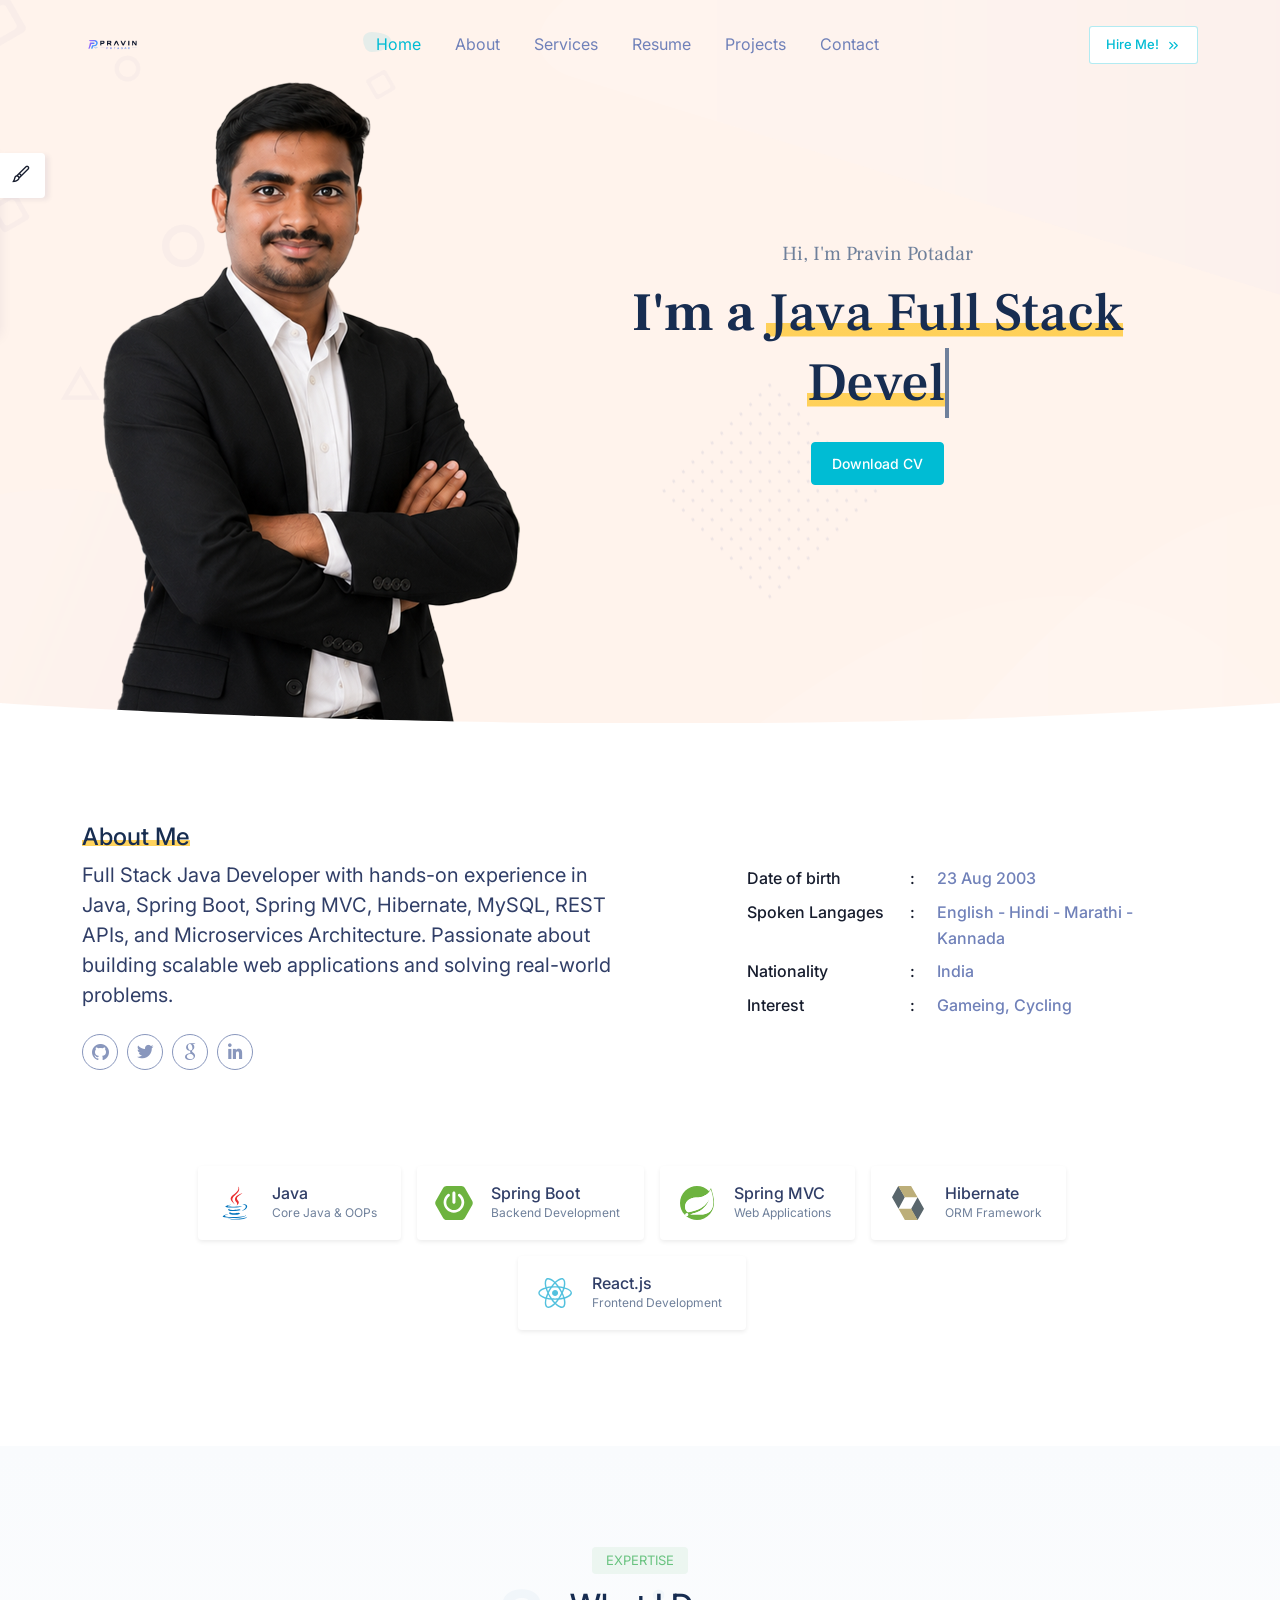
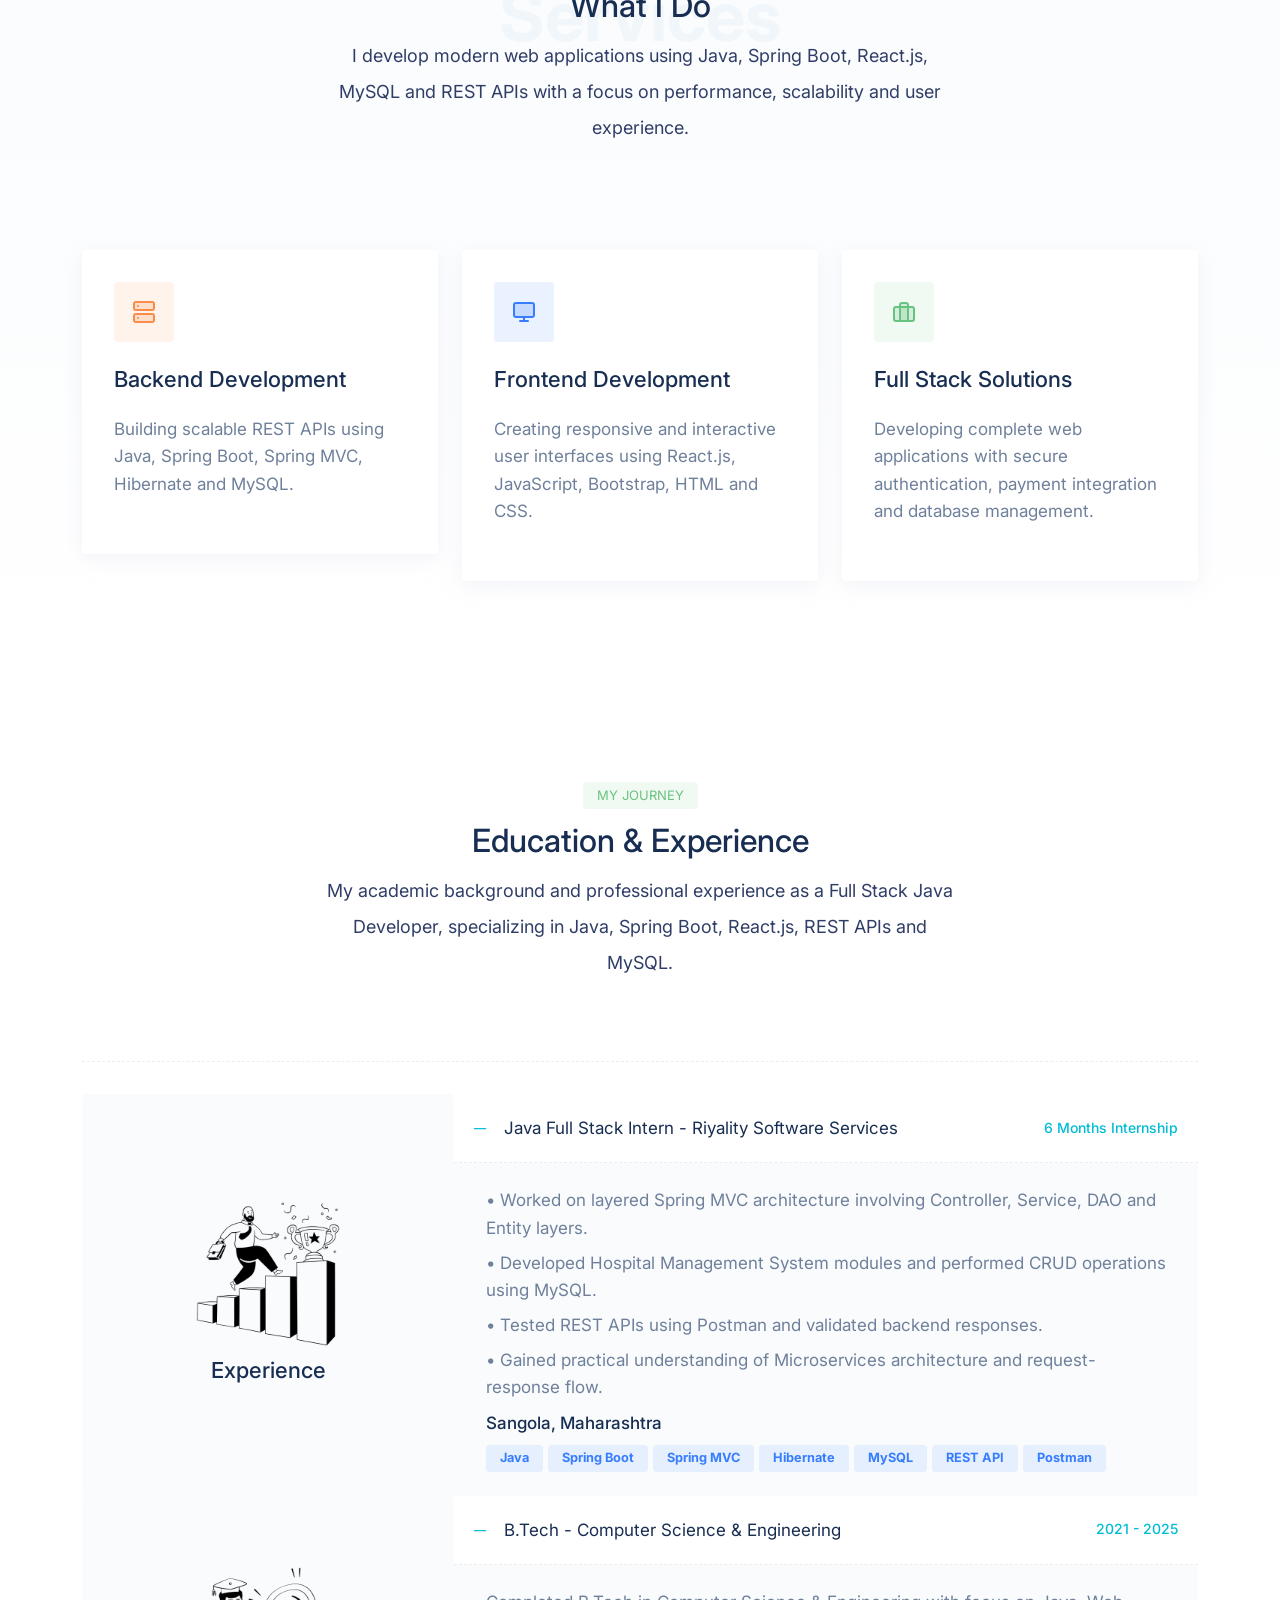
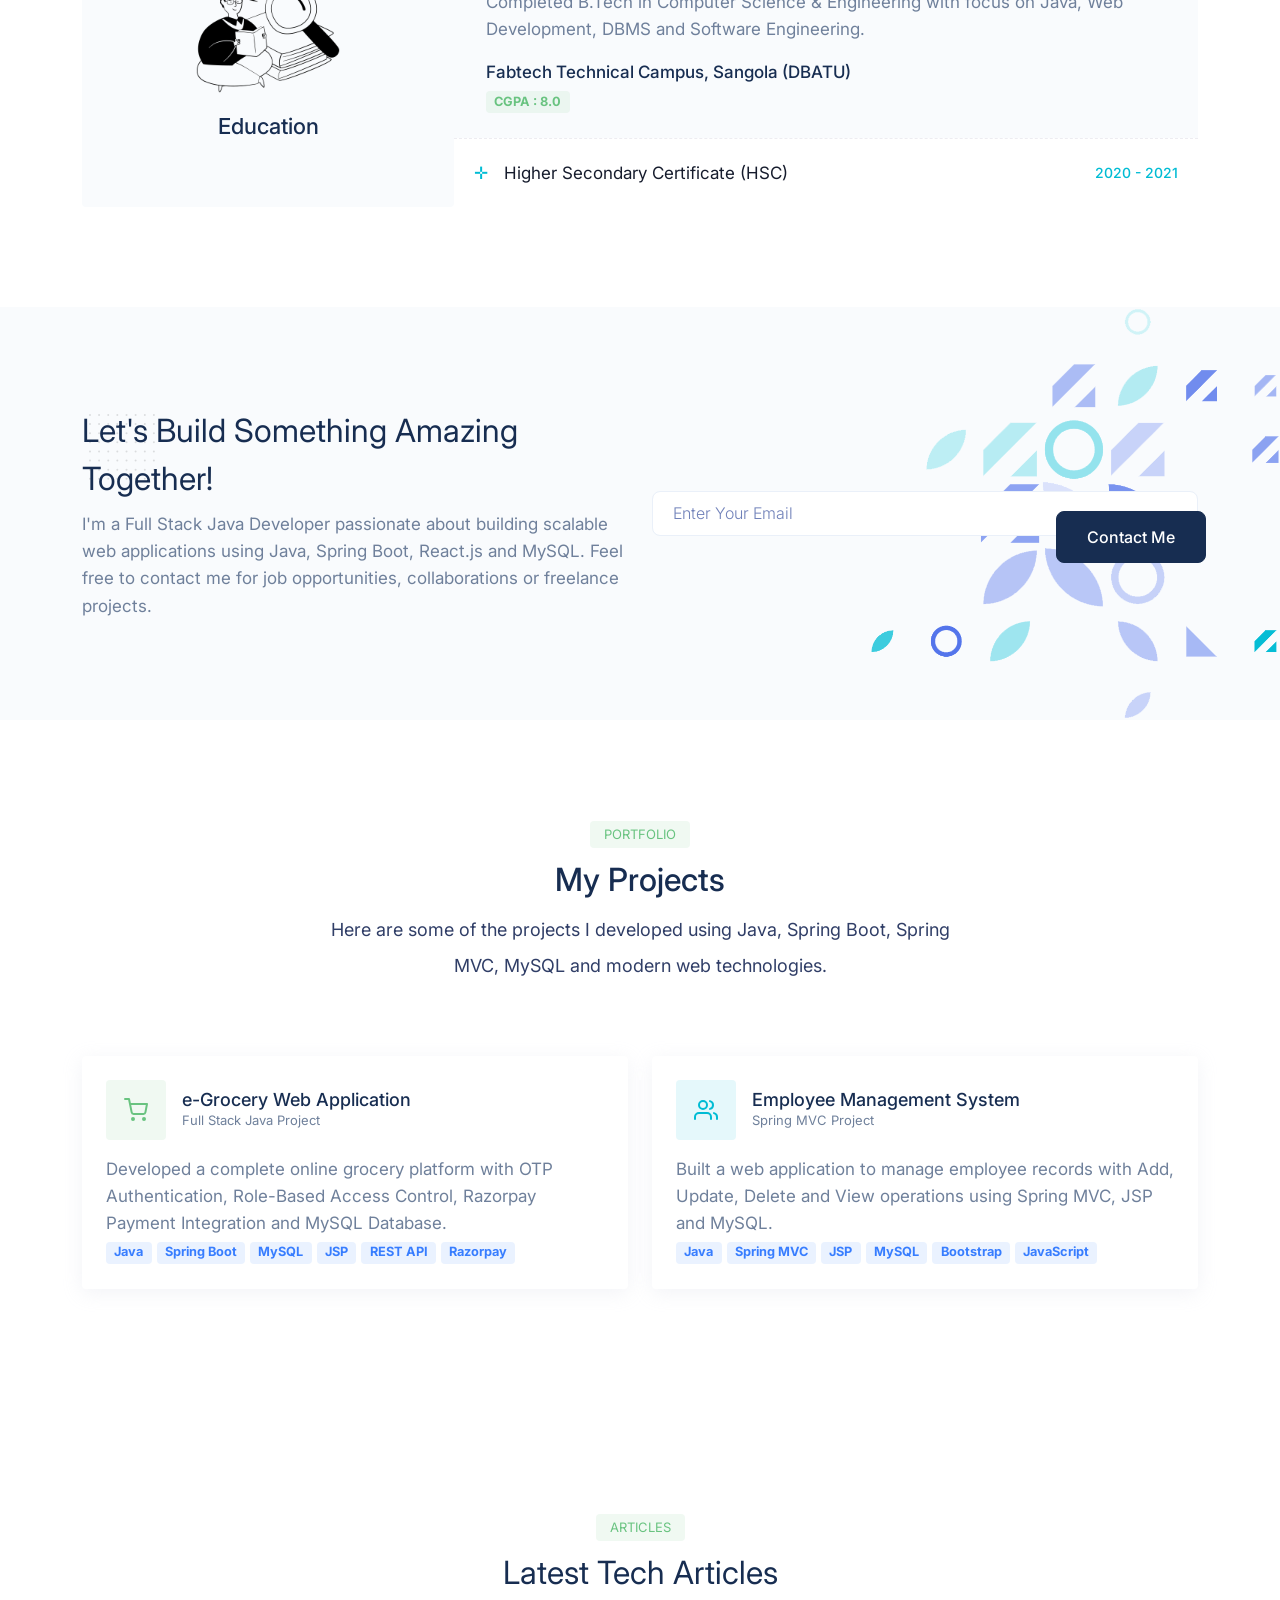
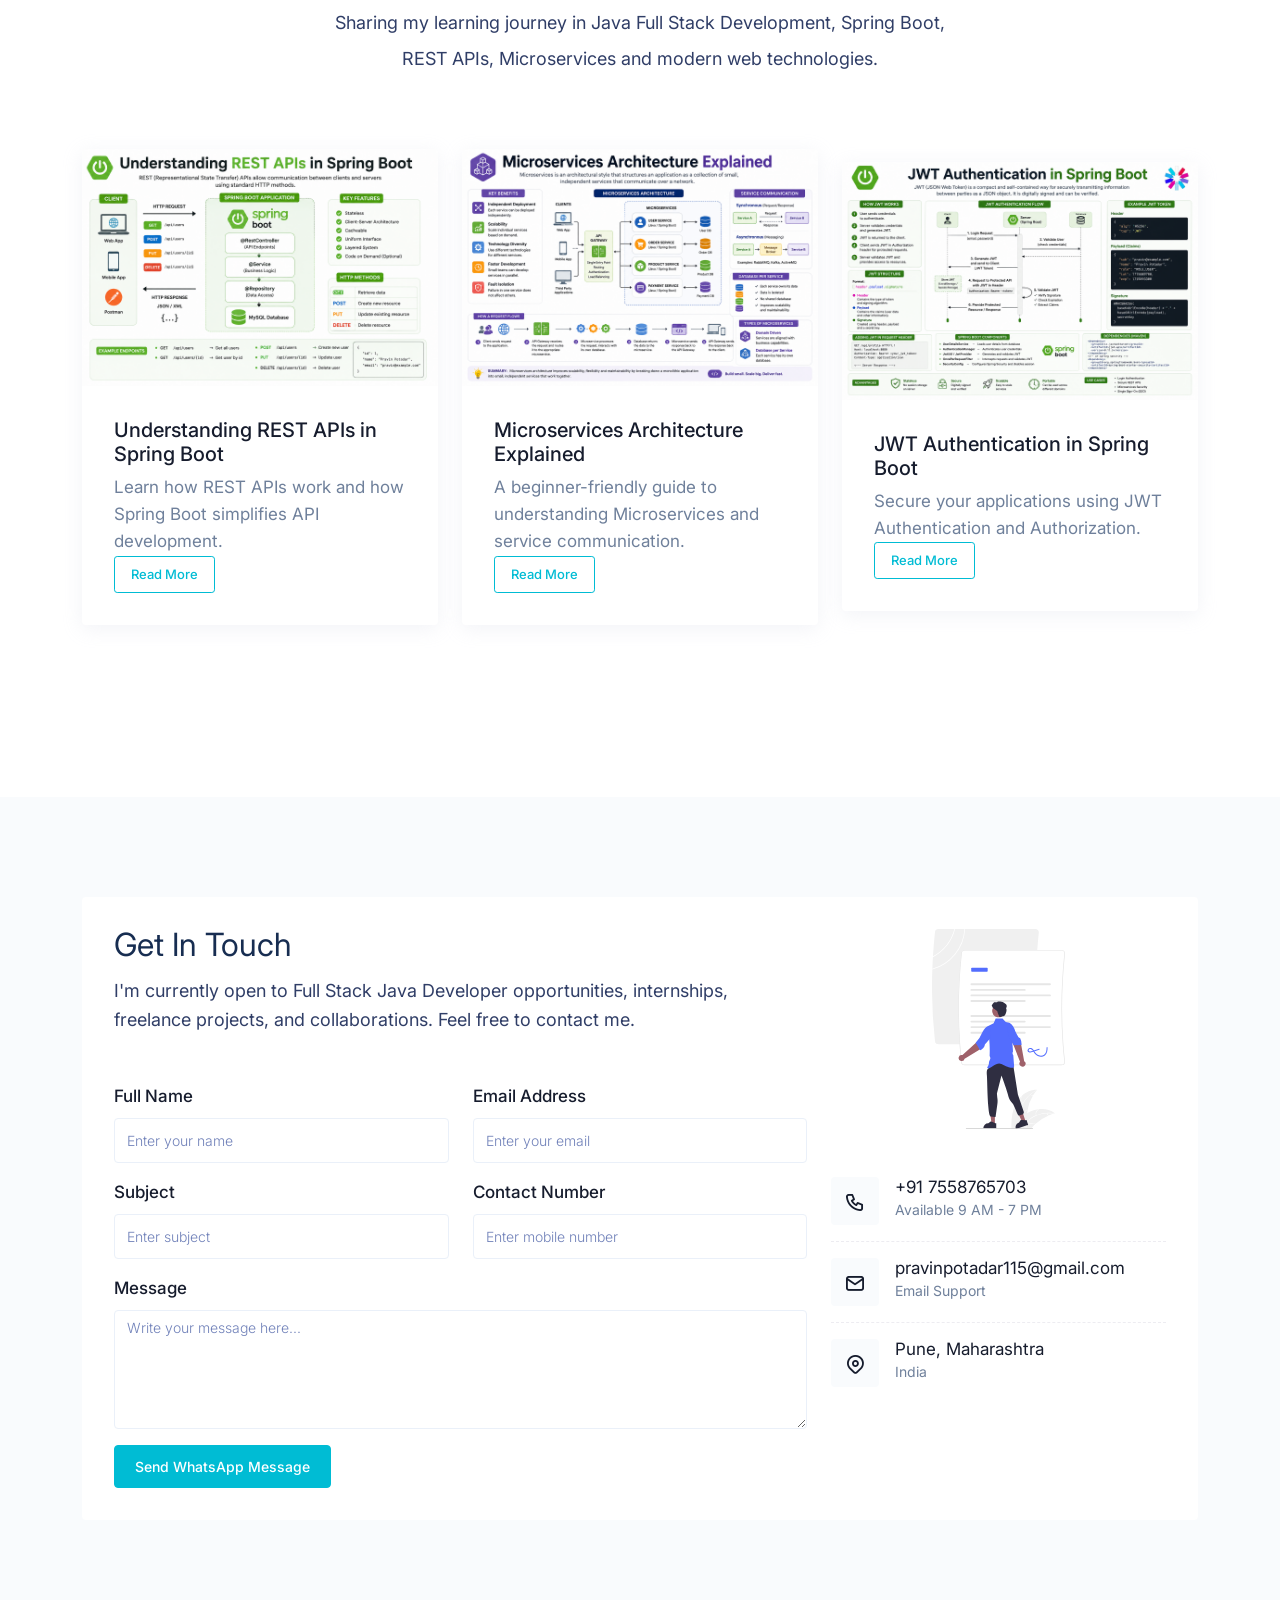
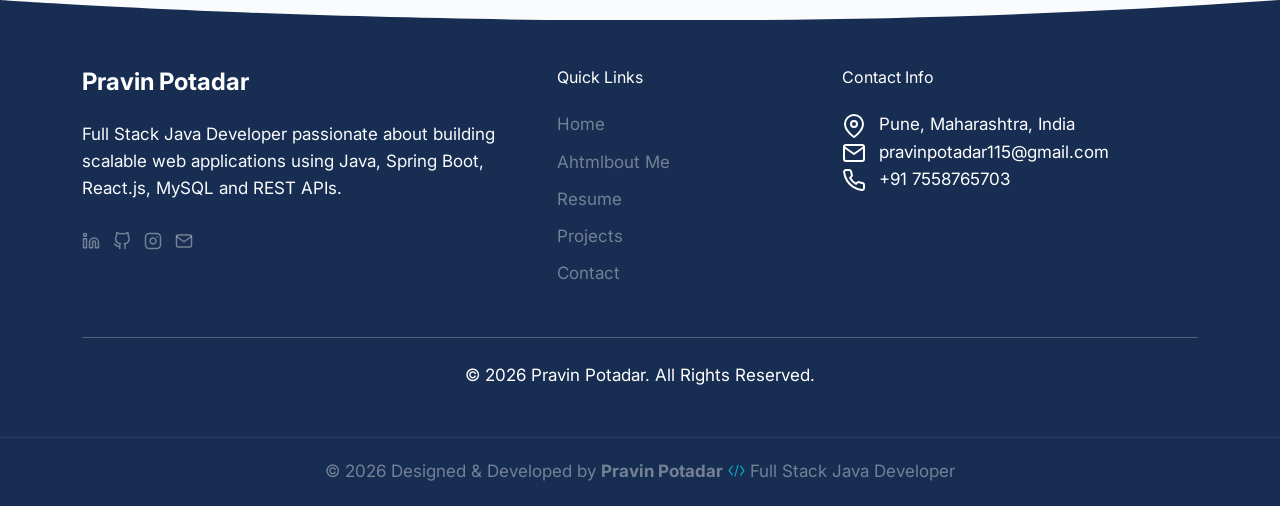
==== commit 3d14fd6a: "version-2" ====
--- a/index.html
+++ b/index.html
@@ -25,7 +25,7 @@
     <!-- start navbar -->
     <nav class="navbar navbar-expand-lg fixed-top sticky" id="navbar">
         <div class="container">
-           <a href="index.php" class="navbar-brand">
+           <a href="index.html" class="navbar-brand">
             <img src="images/logo-light.png" alt="Logo" height="40">
            </a>
 
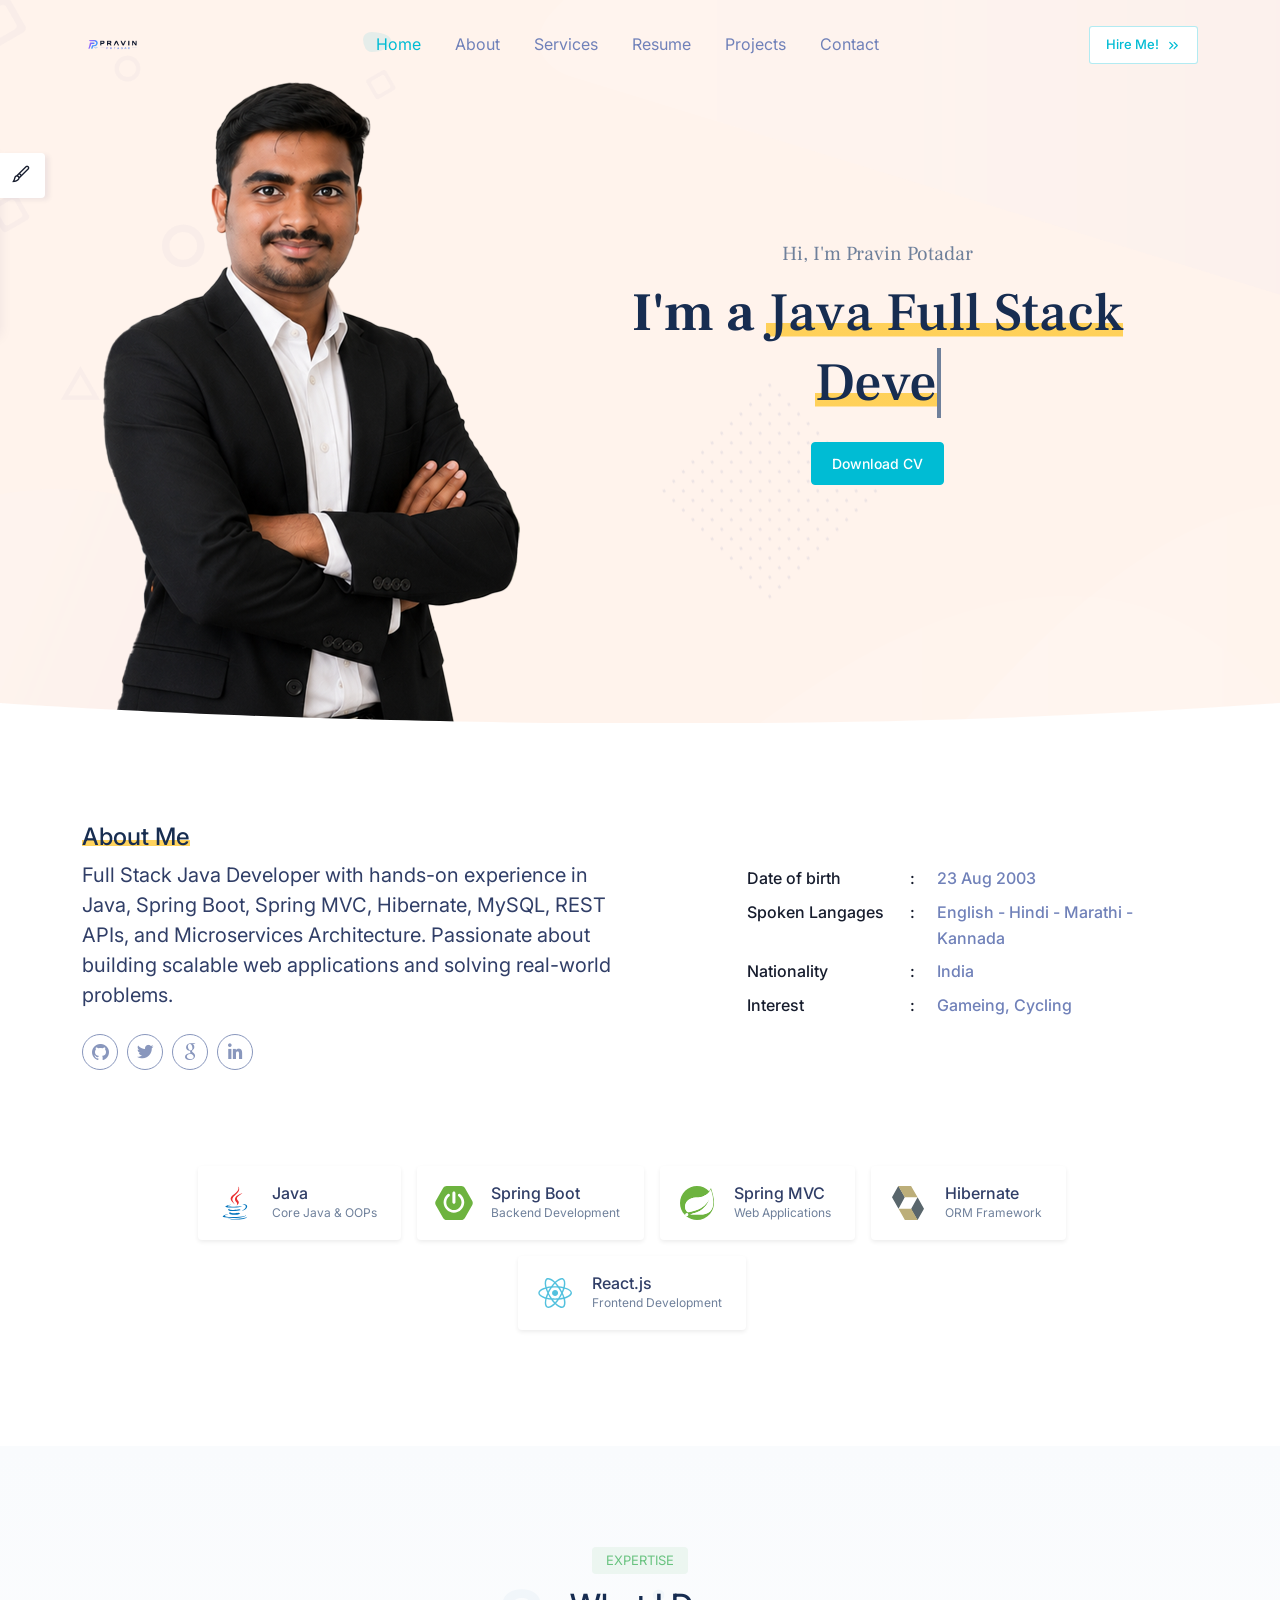
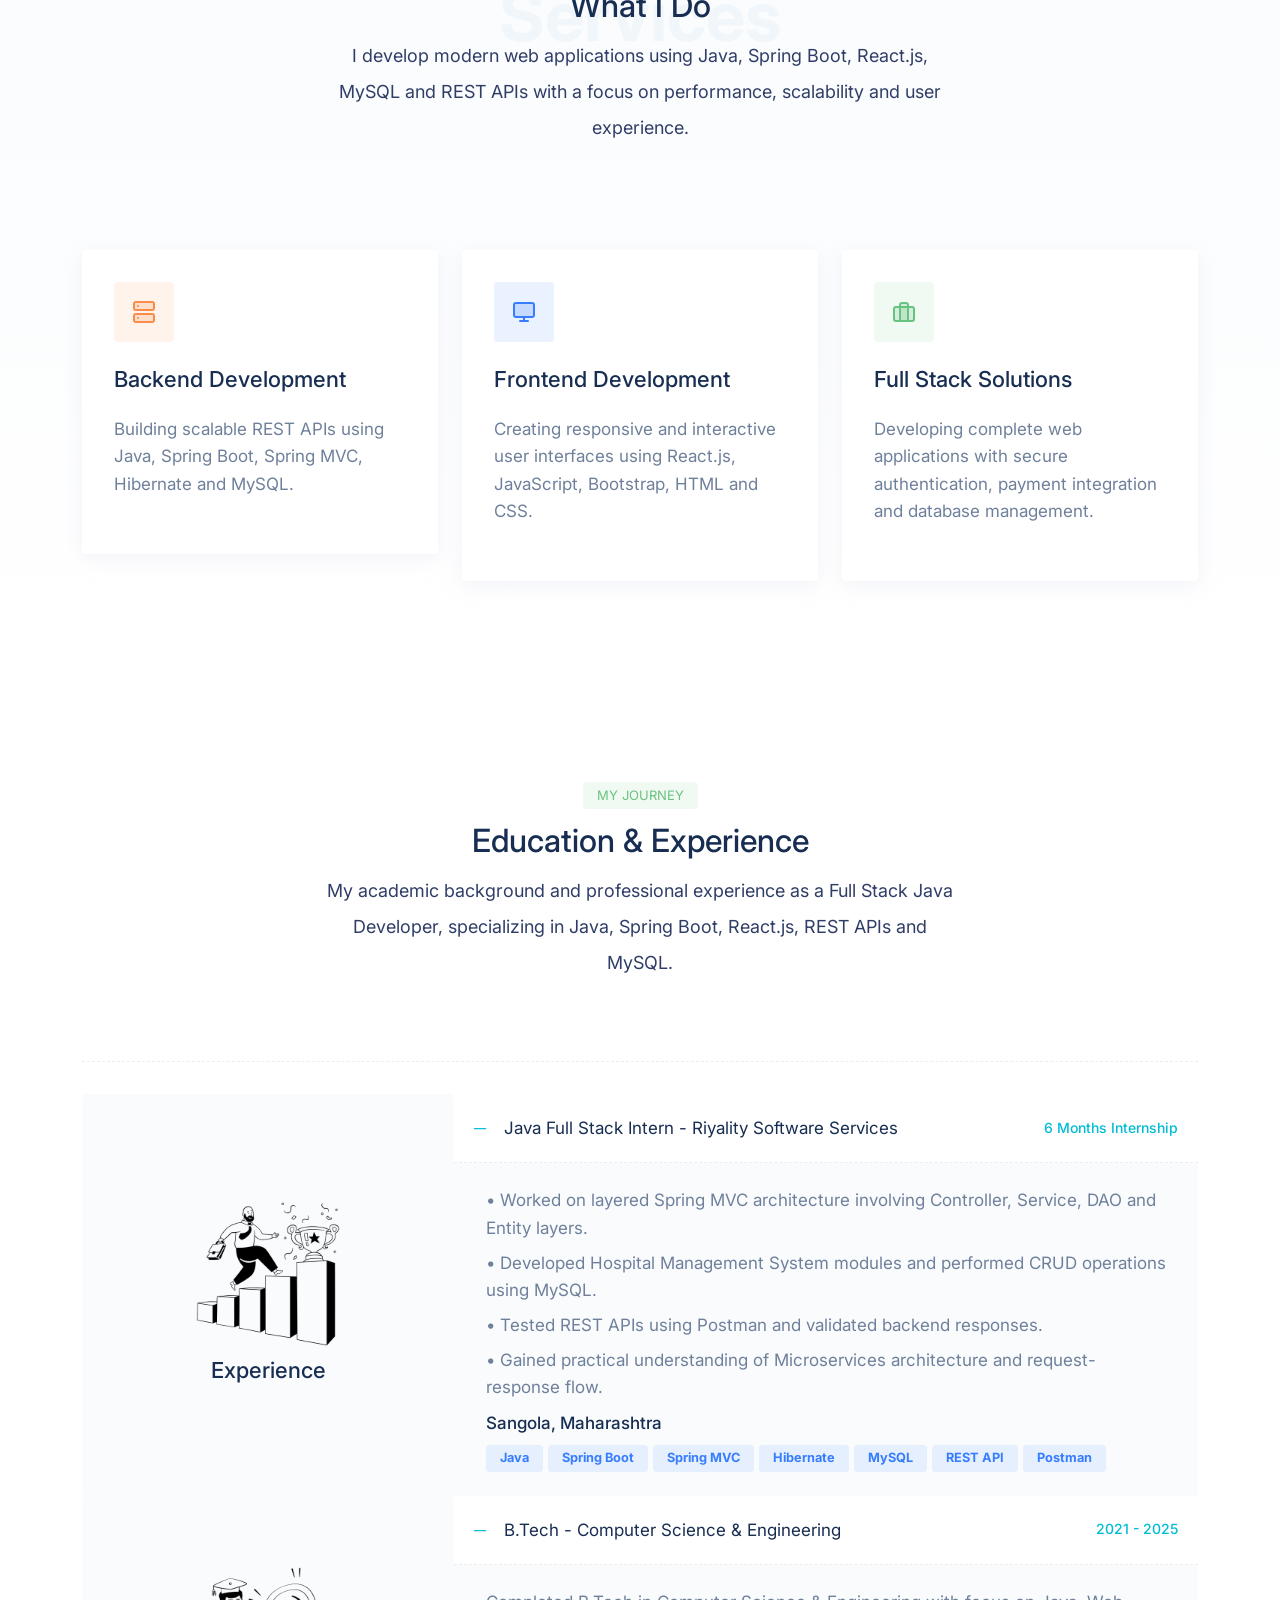
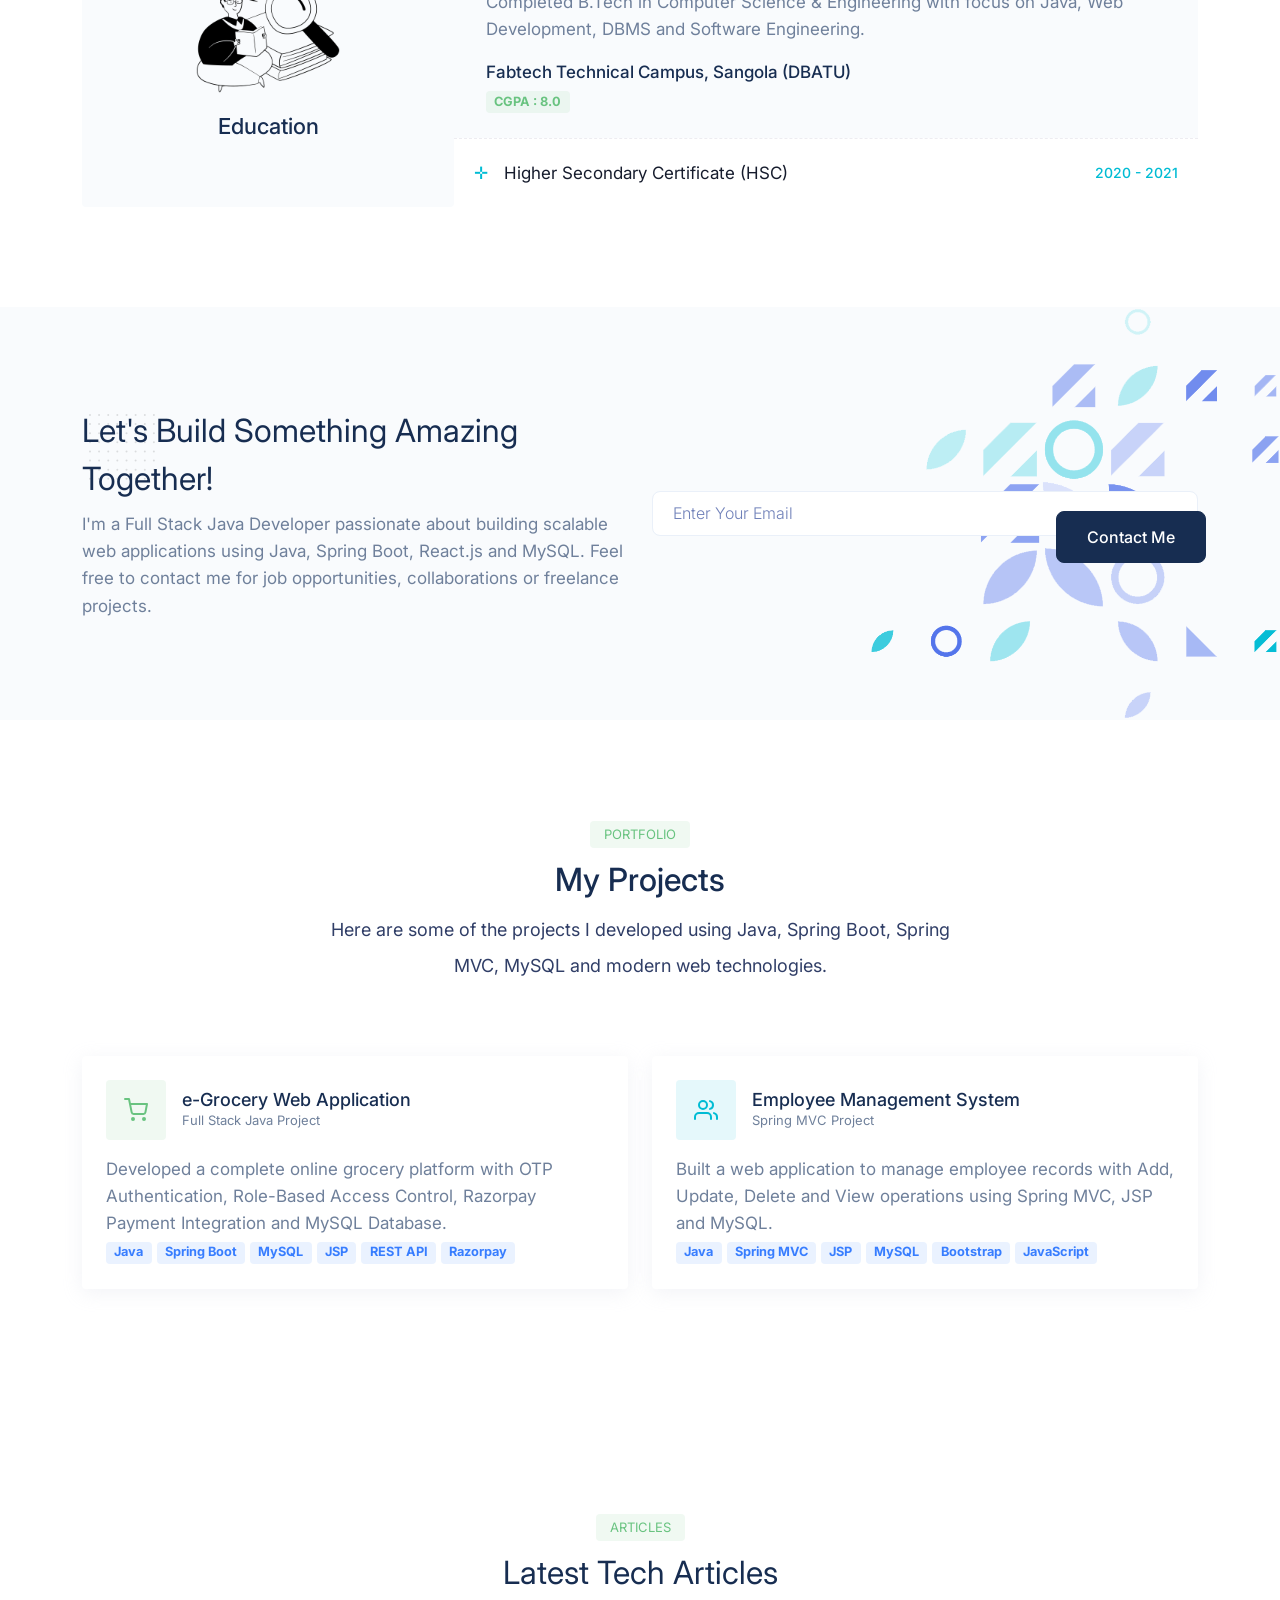
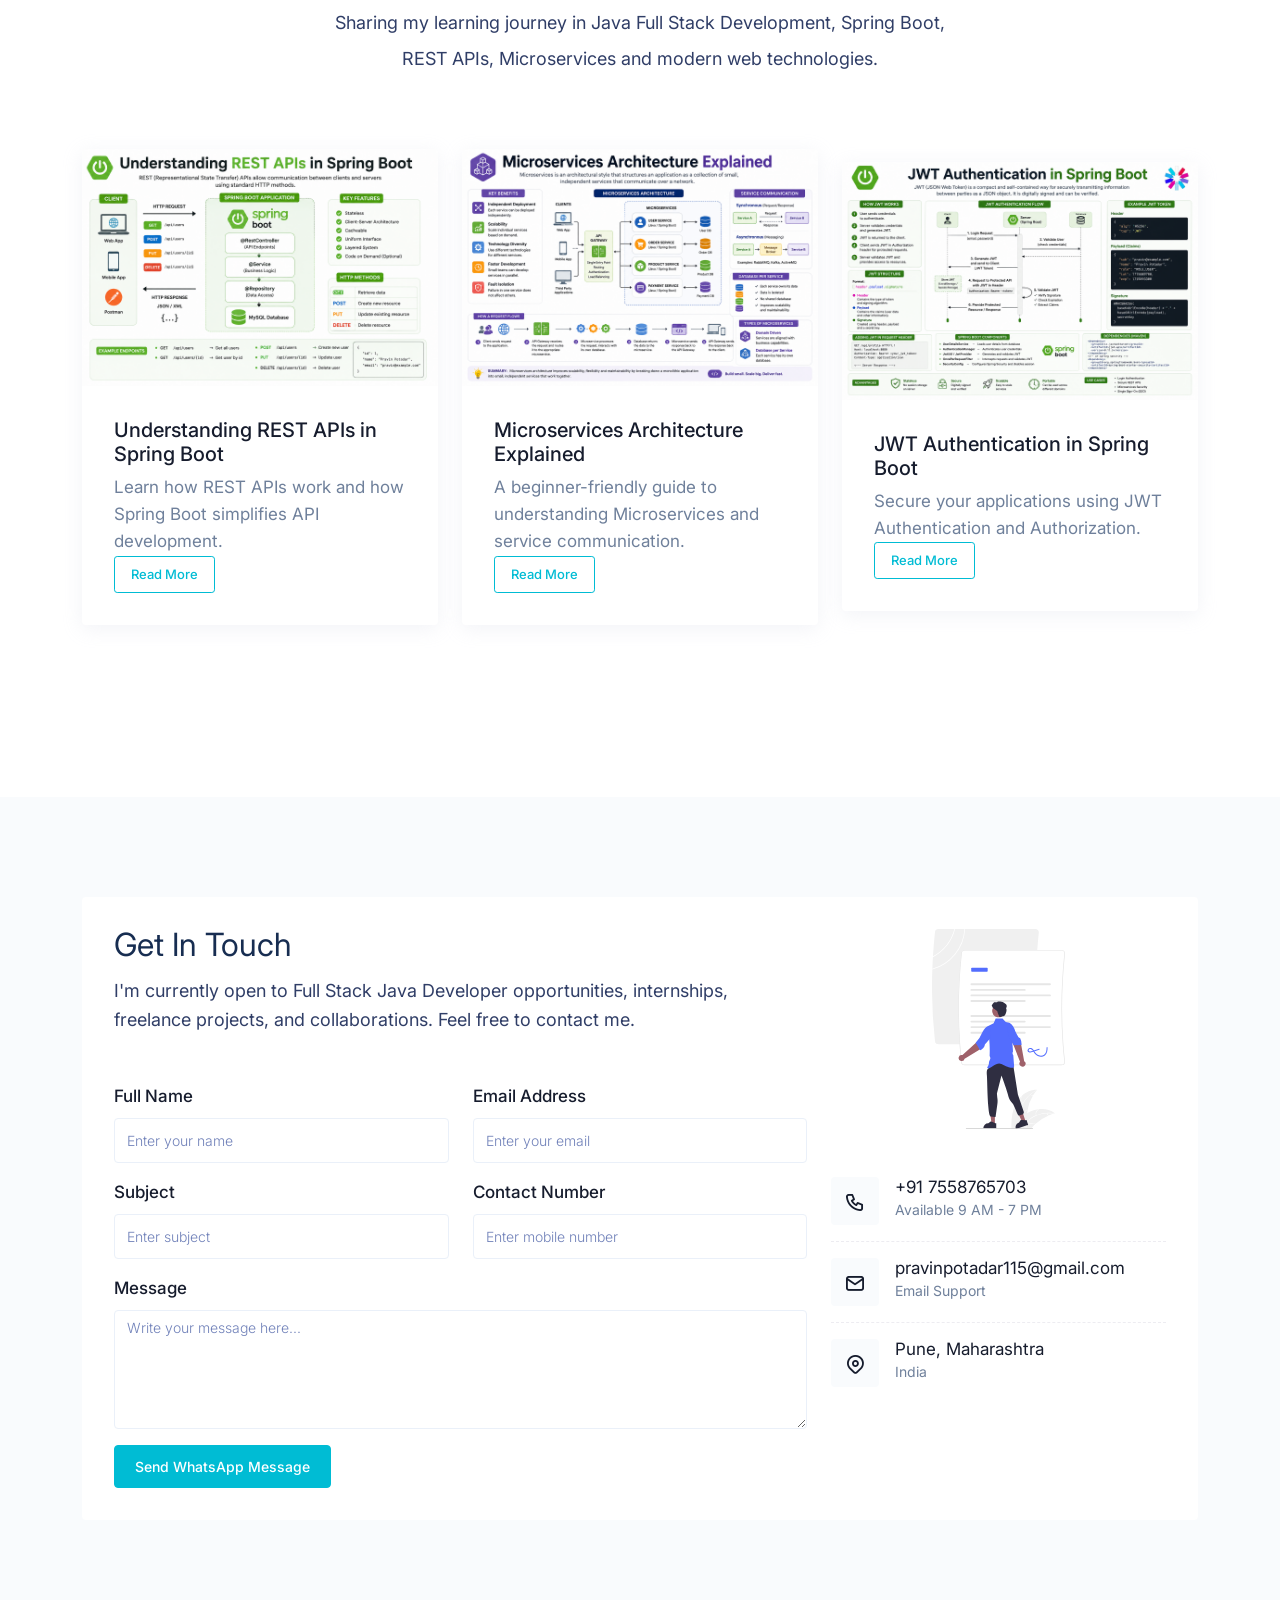
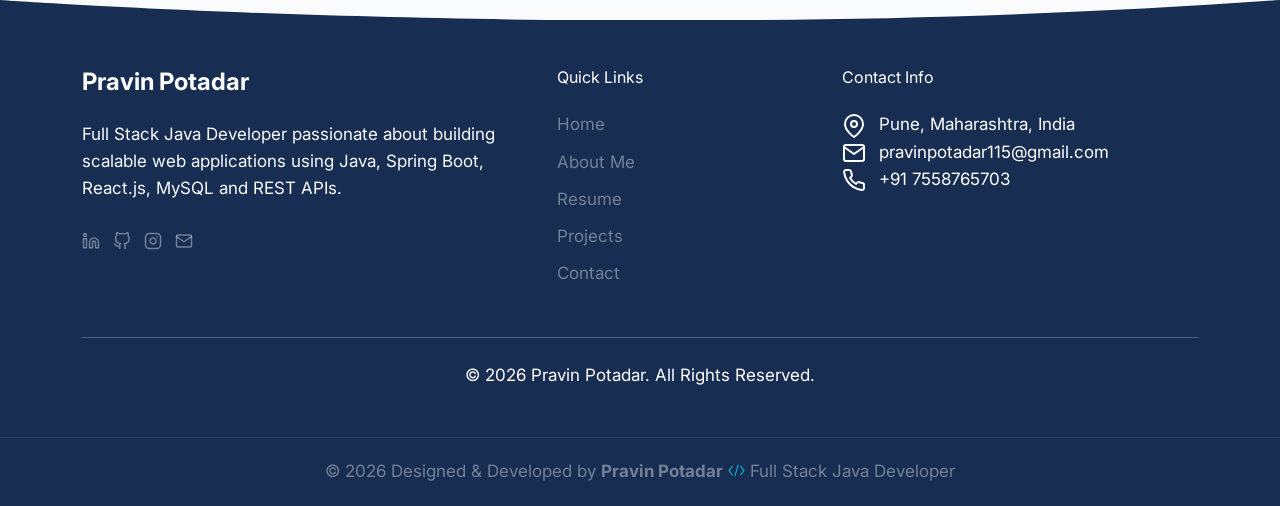
==== commit 45ff31fc: "update bug" ====
--- a/index.html
+++ b/index.html
@@ -1123,7 +1123,7 @@
 
                 <ul class="list-unstyled footer-list">
                     <li><a href="index.html">Home</a></li>
-                    <li><a href="about.">Ahtmlbout Me</a></li>
+                    <li><a href="about.">About Me</a></li>
                     <!-- <li><a href="">Skills</a></li> -->
                     <li><a href="resume.html">Resume</a></li>
                     <li><a href="project.html">Projects</a></li>
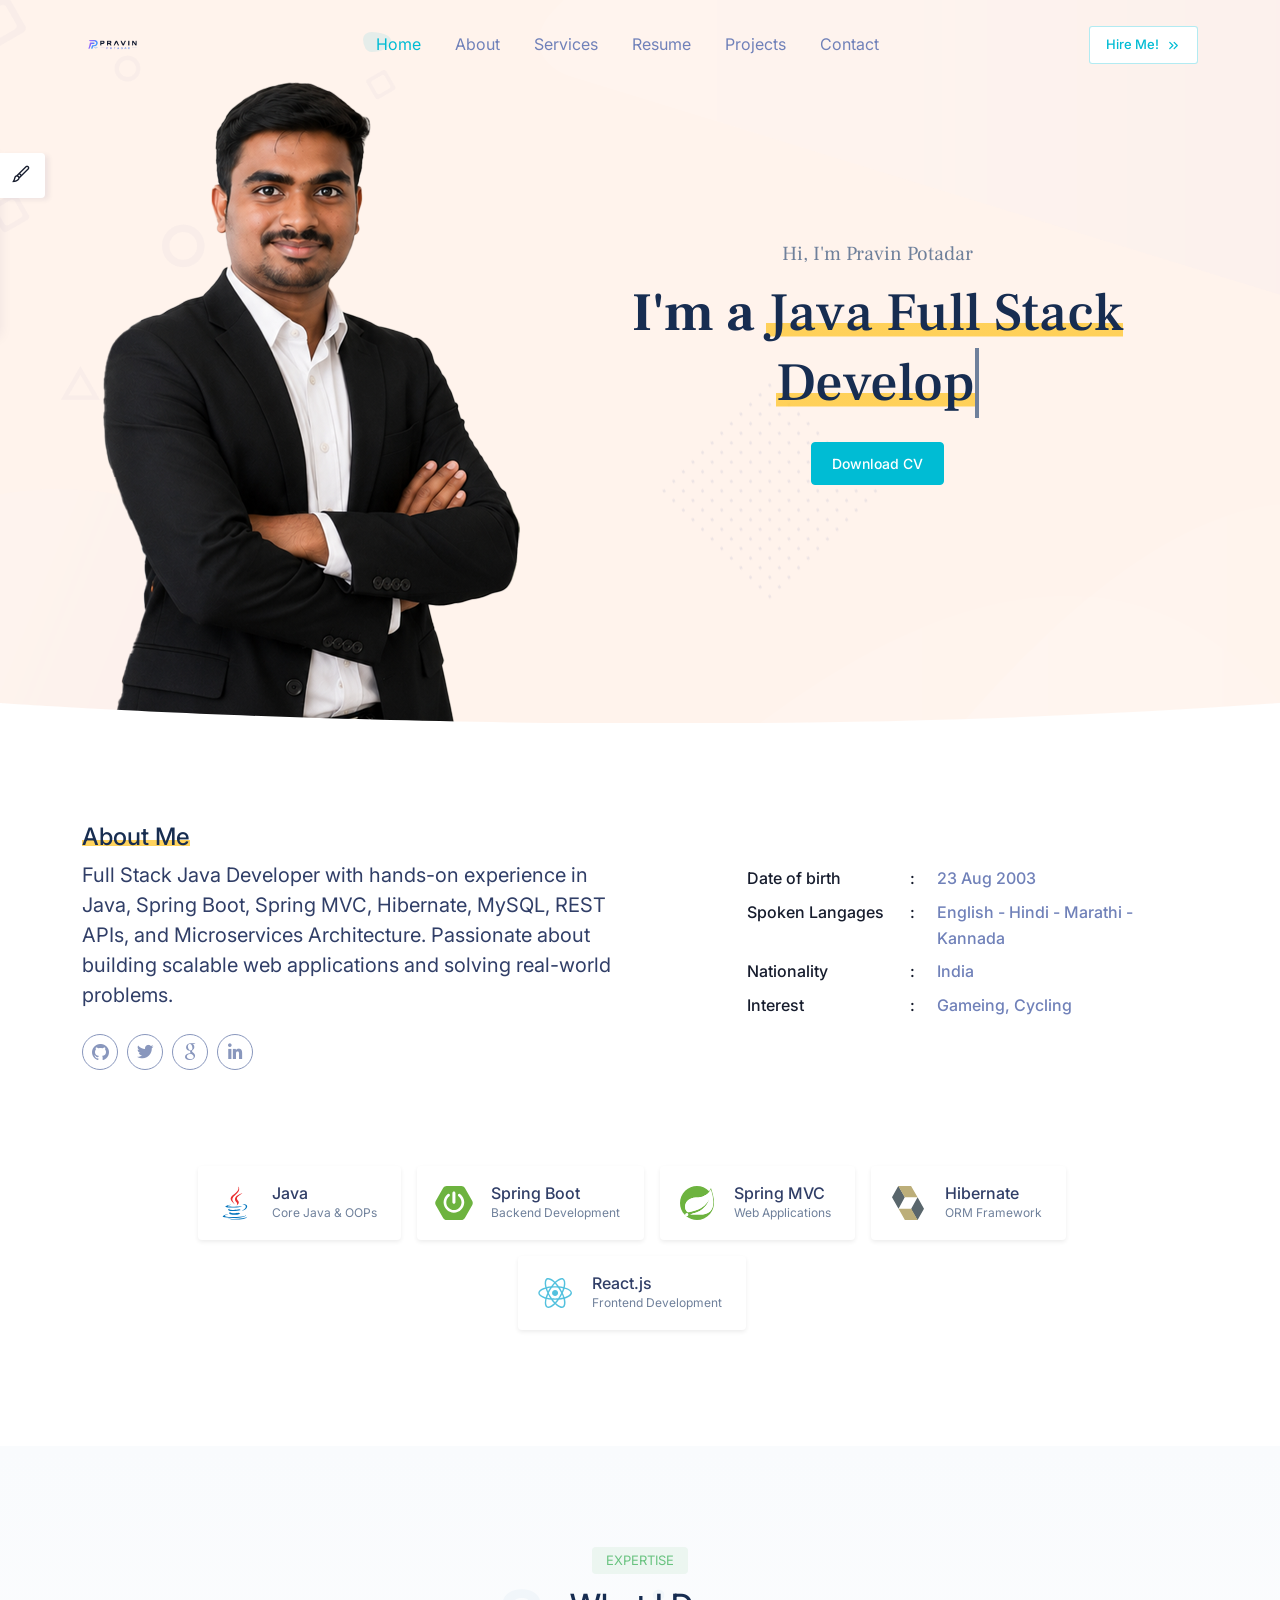
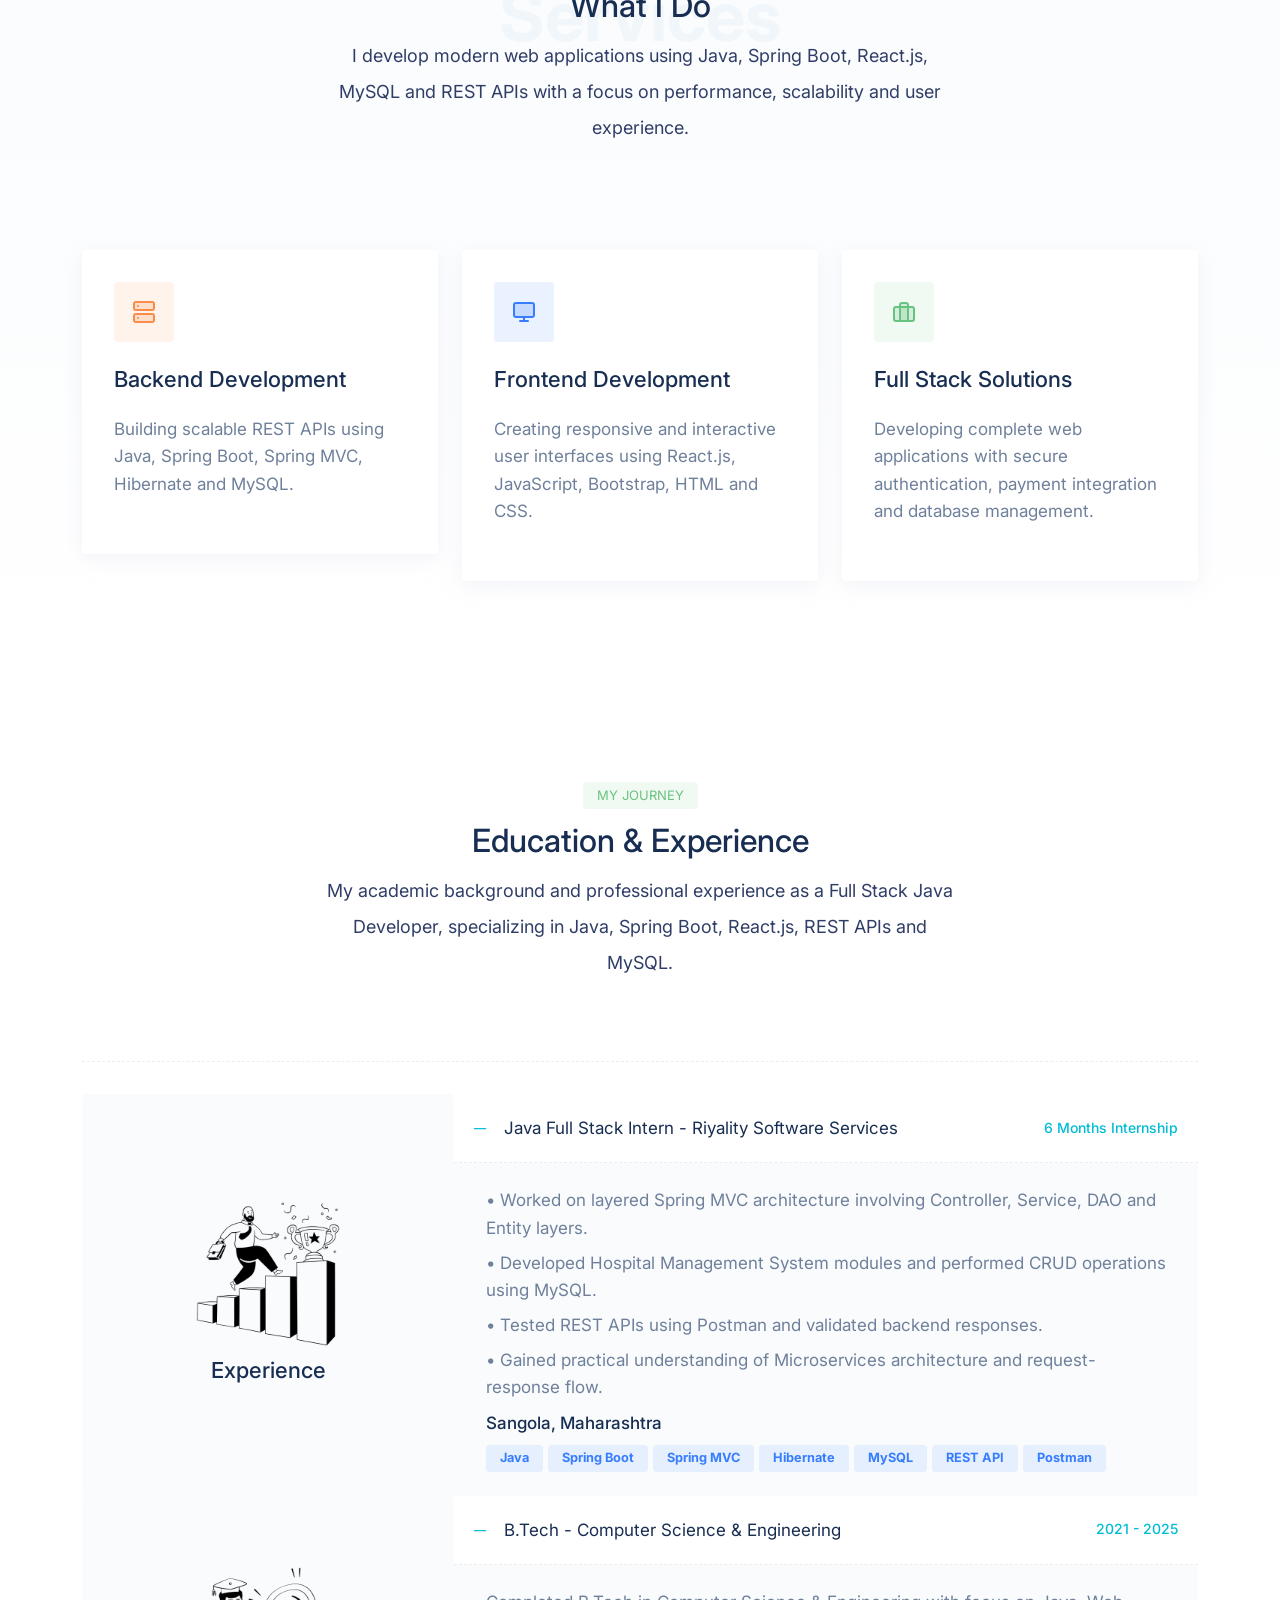
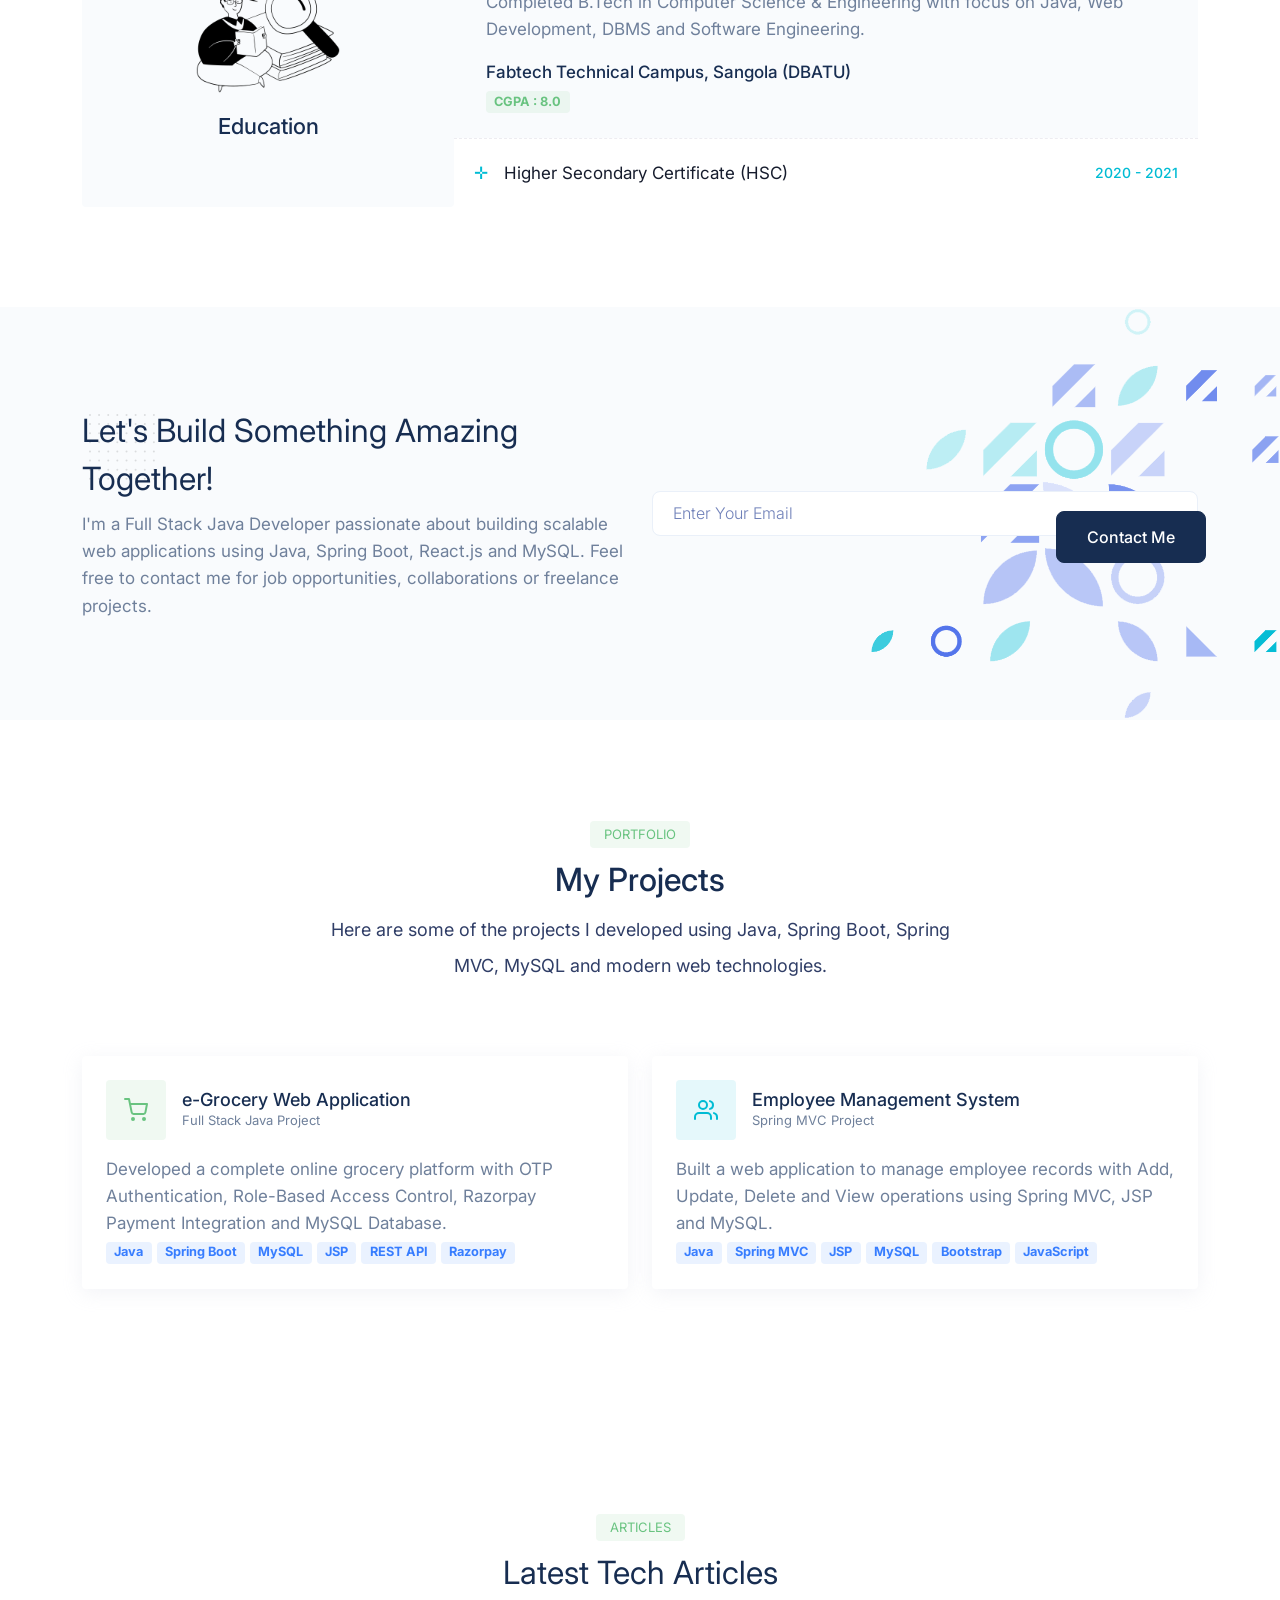
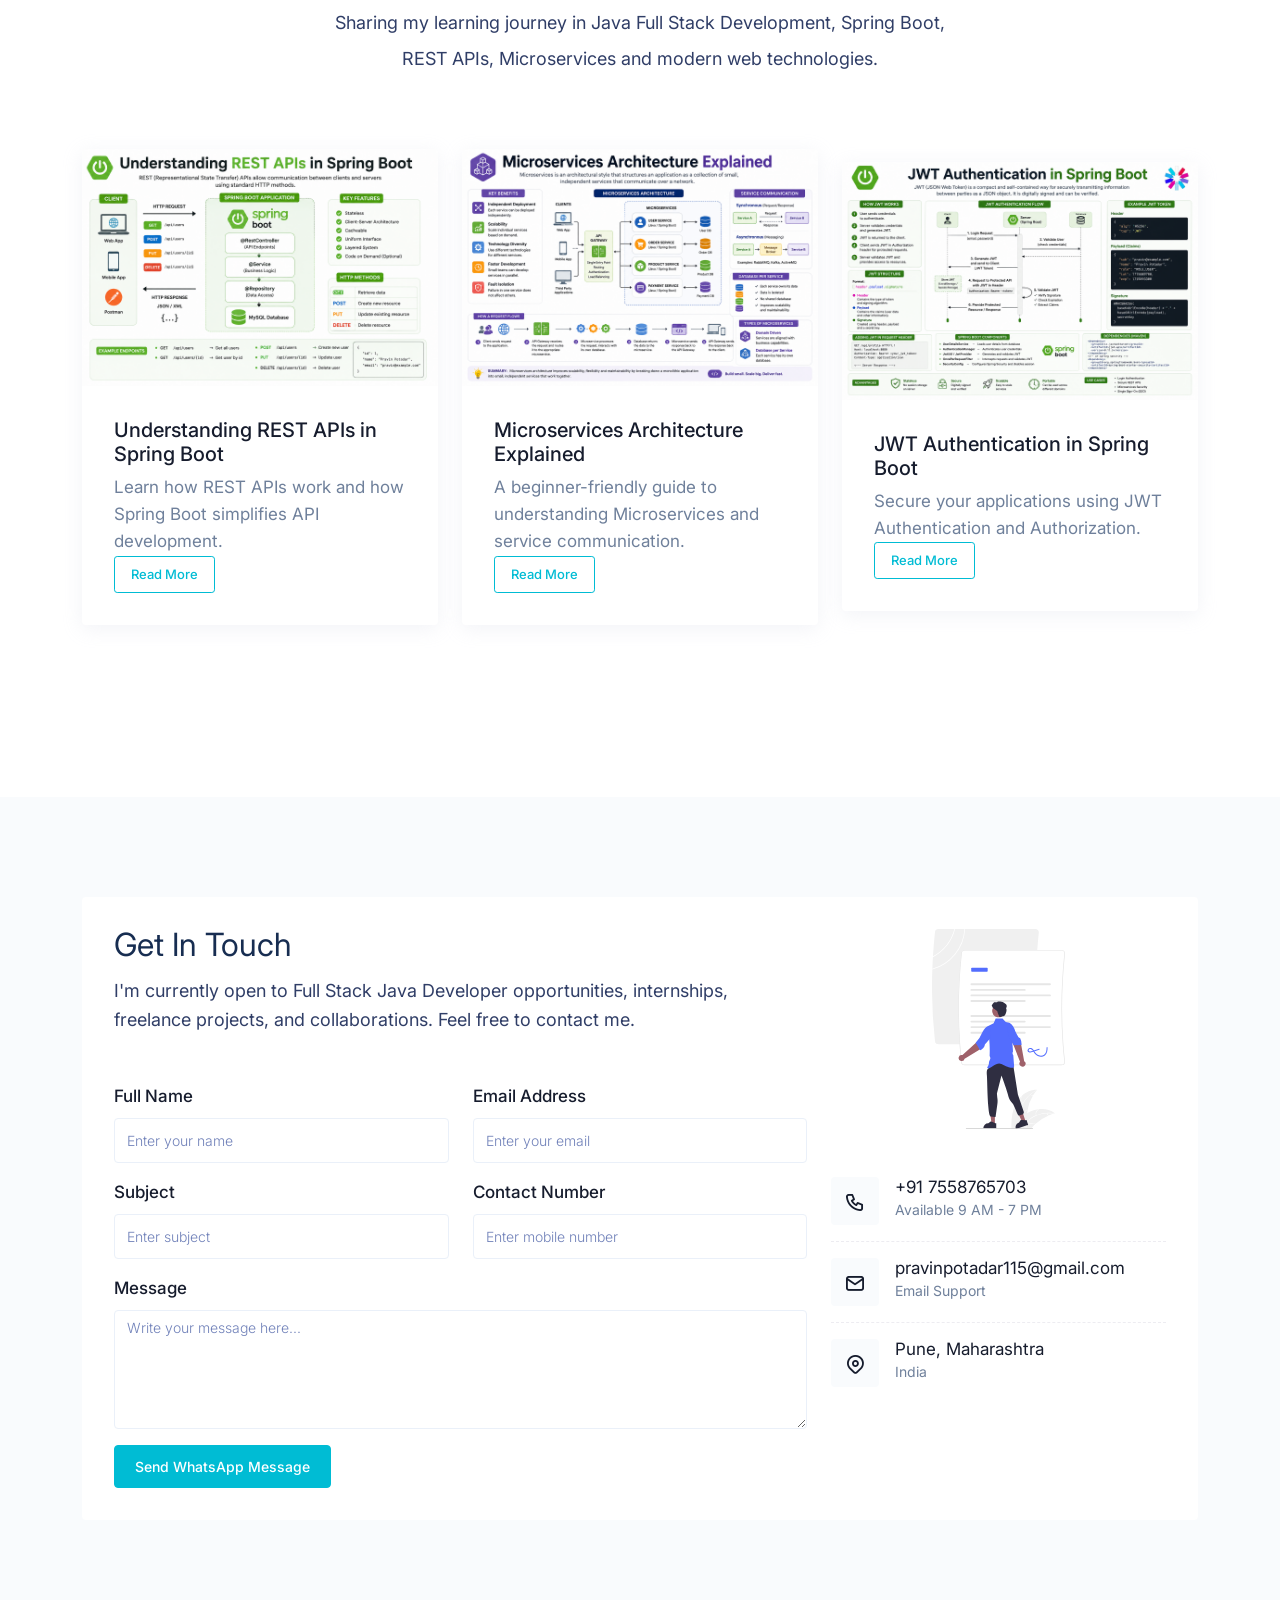
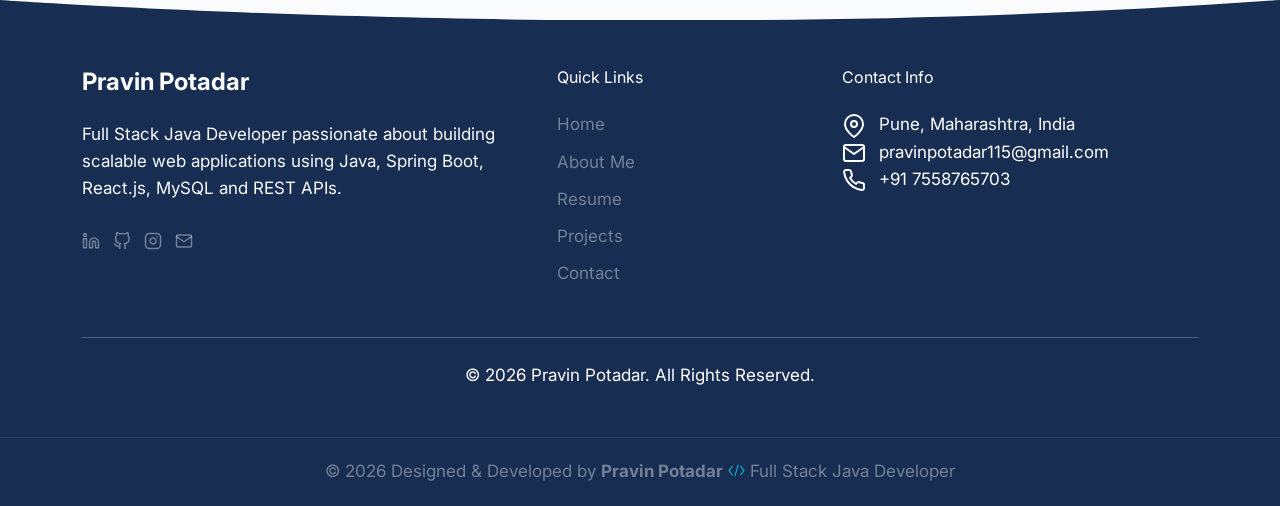
==== commit 6a44e21e: "update now" ====
--- a/index.html
+++ b/index.html
@@ -105,7 +105,7 @@
                     <span class="wrap"></span>
                     <div class="mb-5 mb-lg-0">
                         <div class="d-inline-block">
-                            <a href="#" class="btn btn-primary">Download CV</a>
+                            <a target="_blank" href="Pravin_Potadar.pdf" class="btn btn-primary">Download CV</a>
                         </div>
                     </div>
                 </div>
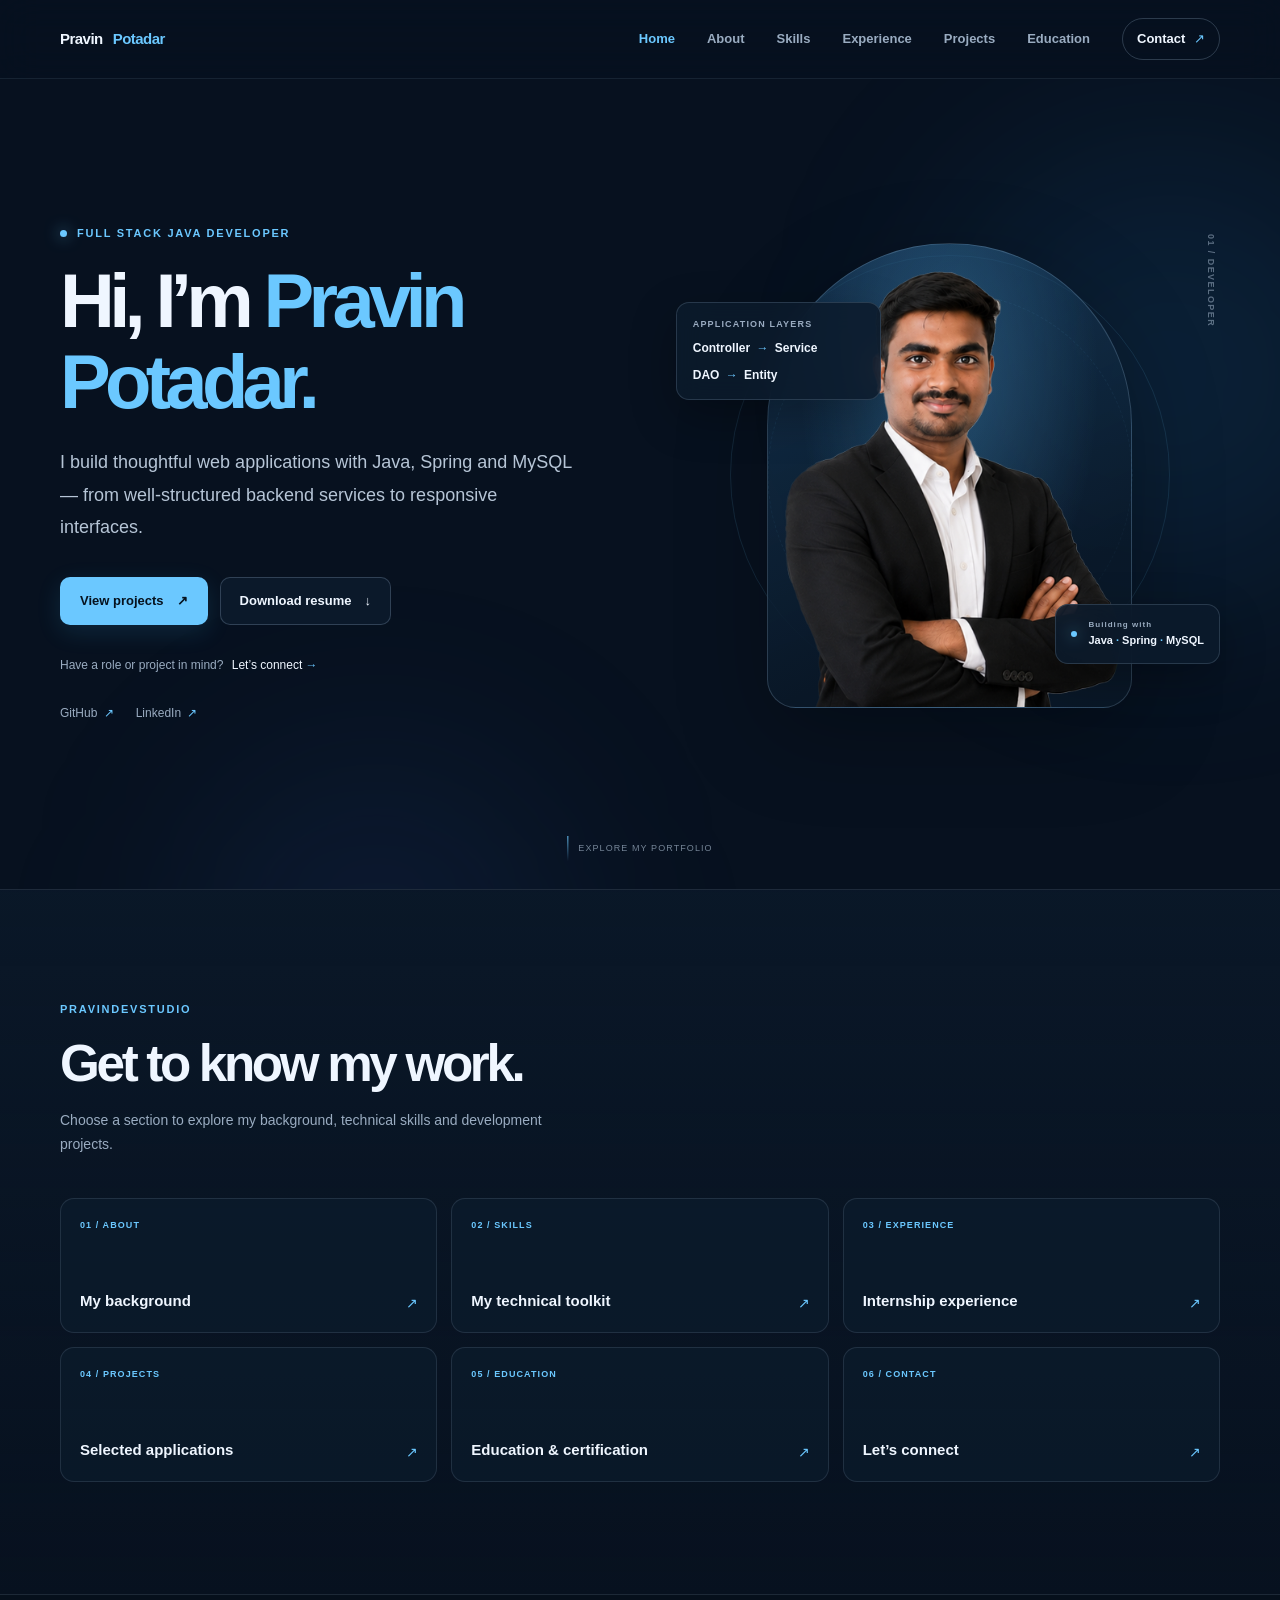
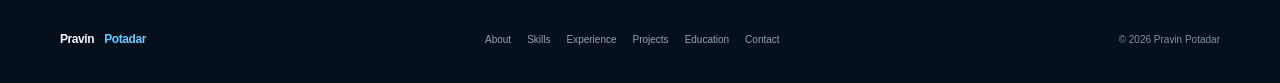
==== commit 59a33e8a: "AI Update" ====
--- a/index.html
+++ b/index.html
@@ -1,1249 +1,125 @@
 <!doctype html>
 <html lang="en">
-<!-- Mirrored from mannatthemes.com/selfown/default/index.html by HTTrack Website Copier/3.x [XR&CO'2014], Sun, 31 May 2026 07:29:38 GMT -->
+<head>
+    <meta charset="utf-8">
+    <meta name="viewport" content="width=device-width, initial-scale=1">
+    <meta name="theme-color" content="#07111f">
+    <meta name="description" content="Pravin Potadar is a Full Stack Java Developer building web applications with Java, Spring, MySQL, JSP and REST APIs.">
+    <meta name="keywords" content="Pravin Potadar, Full Stack Java Developer, Java, Spring Boot, Spring MVC, MySQL">
+    <link rel="canonical" href="https://pravin-potadar.github.io/pravin-potadar/">
+    <meta property="og:type" content="website">
+    <meta property="og:title" content="Pravin Potadar | Full Stack Java Developer">
+    <meta property="og:description" content="Explore Pravin Potadar's skills, experience, education and projects.">
+    <meta property="og:url" content="https://pravin-potadar.github.io/pravin-potadar/">
+    <title>Pravin Potadar | Full Stack Java Developer</title>
+    <link rel="icon" href="images/favicon.ico">
+    <link rel="stylesheet" href="css/bootstrap.min.css">
+    <link rel="stylesheet" href="css/portfolio.css">
+    <script type="application/ld+json">
+        {
+            "@context": "https://schema.org",
+            "@type": "Person",
+            "name": "Pravin Potadar",
+            "jobTitle": "Full Stack Java Developer",
+            "email": "mailto:pravinpotadar115@gmail.com",
+            "telephone": "+91 8999010562",
+            "url": "https://pravin-potadar.github.io/pravin-potadar/",
+            "sameAs": [
+                "https://www.linkedin.com/in/pravin-potadar-408109256/",
+                "https://github.com/pravin-potadar"
+            ]
+        }
+    </script>
+    <script src="js/portfolio.js" defer></script>
+</head>
+<body>
+    <a class="skip-link" href="#main-content">Skip to content</a>
+    <header class="site-header">
+        <div class="site-shell header-inner">
+            <a class="brand brand-wordmark" href="index.html" aria-label="Pravin Potadar home">Pravin <span>Potadar</span></a>
+            <button class="menu-toggle" type="button" aria-label="Open navigation menu" aria-controls="primary-navigation" aria-expanded="false">
+                <span></span><span></span><span></span>
+            </button>
+            <nav class="primary-navigation" id="primary-navigation" aria-label="Primary navigation">
+                <a href="index.html" aria-current="page">Home</a>
+                <a href="about.html">About</a>
+                <a href="skills.html">Skills</a>
+                <a href="experience.html">Experience</a>
+                <a href="projects.html">Projects</a>
+                <a href="education.html">Education</a>
+                <a class="nav-contact" href="contact.html">Contact <span aria-hidden="true">↗</span></a>
+            </nav>
+        </div>
+    </header>
 
-<head>
-    <meta charset="utf-8" />
-    <title>Pravin Potadar</title>
-    <meta name="viewport" content="width=device-width, initial-scale=1.0" />
-    <meta name="description" content="Premium Bootstrap 5 Template" />
-    <meta name="keywords" content="bootstrap 5, premium, marketing, multipurpose" />
-    <meta content="Mannatthemes" name="author" />
-
-    <!-- favicon -->
-    <!-- <link rel="shortcut icon" href="images/favicon.ico" /> -->
-
-    <!-- css -->
-    <link href="css/bootstrap.min.css" rel="stylesheet" type="text/css" />
-    <link href="css/style.min.css" rel="stylesheet" type="text/css" />
-
-    <!-- colors -->
-    <link href="css/colors/default.css" rel="stylesheet" type="text/css" id="color-opt" />
-</head>
-
-<body>
-    <!-- start navbar -->
-    <nav class="navbar navbar-expand-lg fixed-top sticky" id="navbar">
-        <div class="container">
-           <a href="index.html" class="navbar-brand">
-            <img src="images/logo-light.png" alt="Logo" height="40">
-           </a>
-
-            <a href="javascript:void(0)" class="navbar-toggler"
-            data-bs-toggle="collapse"
-            data-bs-target="#navbarNav"
-            aria-controls="navbarNav"
-            aria-expanded="false"
-            aria-label="Toggle navigation">
-                <span class="navbar-toggle-icon">
-                    <i data-feather="menu"></i>
-                </span>
-            </a>
-            <div class="collapse navbar-collapse" id="navbarNav">
-                <ul class="navbar-nav mx-auto navbar-center mt-lg-0 mt-2">
-                    <li class="nav-item">
-                        <a class="nav-link active" href="index.html">Home</a>
-                    </li>
-                    <!--end nav-item-->
-                    <li class="nav-item">
-                        <a class="nav-link" href="about.html">About</a>
-                    </li>
-                    <!--end nav-item-->
-                    <li class="nav-item">
-                        <a class="nav-link" href="services.html">Services</a>
-                    </li>
-                    <!--end nav-item-->
-                    <li class="nav-item">
-                        <a class="nav-link" href="resume.html">Resume</a>
-                    </li>
-                    <!--end nav-item-->
-                    <li class="nav-item">
-                        <a class="nav-link" href="projects.html">Projects</a>
-                    </li>
-                    <!--end nav-item-->
-                    <!-- <li class="nav-item">
-                        <a class="nav-link" href="blogs.php">Blogs</a>
-                    </li> -->
-                    <!--end nav-item-->
-                    <li class="nav-item">
-                        <a class="nav-link" href="contact.html">Contact</a>
-                    </li>
-                    <!--end nav-item-->
-                </ul>
-                <!--end navbar-nav-->
-                <a href="#" class="btn btn-sm nav-btn text-primary mb-4 mb-lg-0">Hire Me! <i class="icon-xxs ms-1"
-                        data-feather="chevrons-right"></i></a>
-            </div>
-            <!-- end #navbarNav -->
-        </div>
-        <!-- end container -->
-    </nav>
-    <!-- end navbar -->
-
-
- <!-- start hero -->
-    <section class="hero-one position-relative main-bg" id="home" style="
-        background-image: url(images/personal/main-bg.png);
-        background-size: cover;
-        background-position: center center;
-      ">
-        <div class="container">
-            <div class="row align-items-center justify-content-center">
-                <div class="col-lg-5 mx-auto mt-5">
-                    <img src="images/personal/1.png" alt="" class="img-fluid ml-lg-5" />
-                </div>
-                <!--end col-->
-                <div class="col-lg-7 text-center px-0 px-xl-4 mt-5 mt-lg-0 pt-5 pt-lg-0">
-                    <h5 class="d-inline-block py-1 px-3 rounded text-muted font-secondary">
-                        Hi, I'm Pravin Potadar
-                    </h5>
-                    <h1 class="hero-title mb-4 font-secondary fo">
-                        I'm a
-                        <mark><span class="fw-medium typewrite" data-period="2000"
-                                data-type='["Java Full Stack Developer", "Web Developer", "Java Developer", "React Developer"]'></span></mark>
-                    </h1>
-                    <span class="wrap"></span>
-                    <div class="mb-5 mb-lg-0">
-                        <div class="d-inline-block">
-                            <a target="_blank" href="Pravin_Potadar.pdf" class="btn btn-primary">Download CV</a>
-                        </div>
+    <main id="main-content">
+        <section class="hero-section" aria-labelledby="hero-title">
+            <div class="hero-glow hero-glow-one" aria-hidden="true"></div>
+            <div class="hero-glow hero-glow-two" aria-hidden="true"></div>
+            <div class="site-shell hero-layout">
+                <div class="hero-copy reveal">
+                    <p class="eyebrow"><span class="eyebrow-dot" aria-hidden="true"></span> Full Stack Java Developer</p>
+                    <h1 id="hero-title">Hi, I’m <span>Pravin Potadar.</span></h1>
+                    <p class="hero-lede">I build thoughtful web applications with Java, Spring and MySQL — from well-structured backend services to responsive interfaces.</p>
+                    <div class="hero-actions">
+                        <a class="button button-primary" href="projects.html">View projects <span aria-hidden="true">↗</span></a>
+                        <a class="button button-secondary" href="Pravin_Potadar.pdf" download>Download resume <span aria-hidden="true">↓</span></a>
+                    </div>
+                    <a class="hero-contact-link" href="contact.html">Have a role or project in mind? <span>Let’s connect <span aria-hidden="true">→</span></span></a>
+                    <div class="hero-socials" aria-label="Social profiles">
+                        <a href="https://github.com/pravin-potadar" target="_blank" rel="noopener noreferrer">GitHub <span aria-hidden="true">↗</span></a>
+                        <a href="https://www.linkedin.com/in/pravin-potadar-408109256/" target="_blank" rel="noopener noreferrer">LinkedIn <span aria-hidden="true">↗</span></a>
                     </div>
                 </div>
-                <!--end col-->
-            </div>
-            <!--end row-->
-        </div>
-        <!-- end container -->
-    </section>
-    <!-- end hero -->
-    <div class="position-relative">
-        <div class="shape overflow-hidden text-white">
-            <svg viewBox="0 0 2880 48" fill="none" xmlns="http://www.w3.org/2000/svg">
-                <path d="M0 48H1437.5H2880V0H2160C1442.5 52 720 0 720 0H0V48Z" fill="currentColor"></path>
-            </svg>
-        </div>
-    </div>
-    <!-- start about -->
-    <section class="section" id="about">
-        <div class="container">
-            <div class="row align-items-center">
-                <div class="col-lg-6 align-self-center">
-                    <h5 class="fs-24 text-dark fw-medium"><mark>About Me</mark></h5>
-                    <h4 class="fw-normal lh-base text-gray-700 mb-4 fs-20">
-                        Full Stack Java Developer with hands-on experience in Java, Spring
-                        Boot, Spring MVC, Hibernate, MySQL, REST APIs, and Microservices
-                        Architecture. Passionate about building scalable web applications
-                        and solving real-world problems.
-                    </h4>
-                    <div class="social">
-                        <a href="https://github.com/pravin-potadar">
-                            <i class="lab la-github github me-1"></i>
-                        </a>
-                        <a href="#">
-                            <i class="lab la-twitter twitter me-1"></i>
-                        </a>
-                        <a href="#">
-                            <i class="lab la-google google me-1"></i>
-                        </a>
-                        <a href="https://www.linkedin.com/in/pravin-potadar">
-                            <i class="lab la-linkedin-in linkedin me-1"></i>
-                        </a>
+                <div class="hero-art reveal" aria-label="Portrait and Java application architecture">
+                    <div class="portrait-orbit orbit-one" aria-hidden="true"></div>
+                    <div class="portrait-orbit orbit-two" aria-hidden="true"></div>
+                    <div class="portrait-frame">
+                        <img src="images/personal/1.png" alt="Pravin Potadar" fetchpriority="high" width="470" height="640">
                     </div>
-                </div>
-                <!--end col-->
-                <div class="col-lg-5 ms-auto align-self-center">
-                    <div class="mb-5 mb-lg-0">
-                        <p class="mb-2">
-                            <span class="personal-detail-title">Date of birth</span>
-                            <span class="personal-detail-info">23 Aug 2003</span>
-                        </p>
-                        <p class="mb-2">
-                            <span class="personal-detail-title">Spoken Langages</span>
-                            <span class="personal-detail-info">English - Hindi - Marathi - Kannada</span>
-                        </p>
-                        <p class="mb-2">
-                            <span class="personal-detail-title">Nationality</span>
-                            <span class="personal-detail-info">India</span>
-                        </p>
-                        <p class="mb-2">
-                            <span class="personal-detail-title">Interest</span>
-                            <span class="personal-detail-info">Gameing, Cycling</span>
-                        </p>
+                    <div class="floating-card stack-card">
+                        <span class="card-kicker">APPLICATION LAYERS</span>
+                        <span class="stack-flow">Controller <i>→</i> Service</span>
+                        <span class="stack-flow">DAO <i>→</i> Entity</span>
                     </div>
-                </div>
-                <!--end col-->
-                <div class="col-12 mt-5">
-                    <div class="d-flex flex-wrap justify-content-center mt-4 mt-md-5">
-                        <div class="mx-3 ms-sm-0 ms-sm-0 mb-3 card-bg rounded p-1 pe-3 p-md-3 pe-md-4 shadow-sm">
-                            <div class="d-flex align-items-center">
-                                <div class="thumb-md d-flex flex-wrap justify-content-center align-items-center">
-                                    <img src="images/logos/Java.svg" alt="" class="" height="34" />
-                                </div>
-                                <div class="ms-3">
-                                    <h6 class="mb-0 fw-medium text-gray-700">Java</h6>
-                                    <p class="text-muted mb-0 fs-12">Core Java & OOPs</p>
-                                </div>
-                            </div>
-                        </div>
-                        <!--/div-->
-                        <div class="mx-3 ms-sm-0 ms-sm-0 mb-3 card-bg rounded p-1 pe-3 p-md-3 pe-md-4 shadow-sm">
-                            <div class="d-flex align-items-center">
-                                <div class="thumb-md d-flex flex-wrap justify-content-center align-items-center">
-                                    <img src="images/logos/spring-boot.svg" alt="" class="" height="34" />
-                                </div>
-                                <div class="ms-3">
-                                    <h6 class="mb-0 fw-medium text-gray-700">Spring Boot</h6>
-                                    <p class="text-muted mb-0 fs-12">Backend Development</p>
-                                </div>
-                            </div>
-                        </div>
-                        <!--/div-->
-                        <div class="mx-3 ms-sm-0 ms-sm-0 mb-3 card-bg rounded p-1 pe-3 p-md-3 pe-md-4 shadow-sm">
-                            <div class="d-flex align-items-center">
-                                <div class="thumb-md d-flex flex-wrap justify-content-center align-items-center">
-                                    <img src="images/logos/spring-icon-svgrepo-com.svg" alt="" class="" height="34" />
-                                </div>
-                                <div class="ms-3">
-                                    <h6 class="mb-0 fw-medium text-gray-700">Spring MVC</h6>
-                                    <p class="text-muted mb-0 fs-12">Web Applications</p>
-                                </div>
-                            </div>
-                        </div>
-                        <!--/div-->
-                        <div class="mx-3 ms-sm-0 ms-sm-0 mb-3 card-bg rounded p-1 pe-3 p-md-3 pe-md-4 shadow-sm">
-                            <div class="d-flex align-items-center">
-                                <div class="thumb-md d-flex flex-wrap justify-content-center align-items-center">
-                                    <img src="images/logos/hibernate.svg" alt="" class="" height="34" />
-                                </div>
-                                <div class="ms-3">
-                                    <h6 class="mb-0 fw-medium text-gray-700">Hibernate</h6>
-                                    <p class="text-muted mb-0 fs-12">ORM Framework</p>
-                                </div>
-                            </div>
-                        </div>
-                        <!--/div-->
-                        <div class="mx-3 ms-sm-0 mb-3 card-bg rounded p-1 pe-3 p-md-3 pe-md-4 shadow-sm">
-                            <div class="d-flex align-items-center">
-                                <div class="thumb-md d-flex flex-wrap justify-content-center align-items-center">
-                                    <img src="images/logos/react.svg" alt="React" height="34" />
-                                </div>
-                                <div class="ms-3">
-                                    <h6 class="mb-0 fw-medium text-gray-700">React.js</h6>
-                                    <p class="text-muted mb-0 fs-12">Frontend Development</p>
-                                </div>
-                            </div>
-                        </div>
-                        <!--/div-->
-                        <!-- <div class="mx-3 ms-sm-0 ms-sm-0 mb-3 card-bg rounded p-1 pe-3 p-md-3 pe-md-4 shadow-sm">
-                            <div class="d-flex align-items-center">
-                                <div class="thumb-md d-flex flex-wrap justify-content-center align-items-center">
-                                    <img src="images/logos/mongodb.svg" alt="" class="" height="34" />
-                                </div>
-                                <div class="ms-3">
-                                    <h6 class="mb-0 fw-medium text-gray-700">Mongodb</h6>
-                                    <p class="text-muted mb-0 fs-12">........</p>
-                                </div>
-                            </div>
-                        </div> -->
-                        <!--/div-->
-                        <!-- <div class="mx-3 ms-sm-0 ms-sm-0 mb-3 card-bg rounded p-1 pe-3 p-md-3 pe-md-4 shadow-sm">
-                            <div class="d-flex align-items-center">
-                                <div class="thumb-md d-flex flex-wrap justify-content-center align-items-center">
-                                    <img src="images/logos/laravel.svg" alt="" class="" height="34" />
-                                </div>
-                                <div class="ms-3">
-                                    <h6 class="mb-0 fw-medium text-gray-700">Laravel</h6>
-                                    <p class="text-muted mb-0 fs-12">..........</p>
-                                </div>
-                            </div>
-                        </div> -->
-                        <!--/div-->
-                        <!-- <div class="mx-3 ms-sm-0 ms-sm-0 mb-3 card-bg rounded p-1 pe-3 p-md-3 pe-md-4 shadow-sm">
-                            <div class="d-flex align-items-center">
-                                <div class="thumb-md d-flex flex-wrap justify-content-center align-items-center">
-                                    <img src="images/logos/nodejs-icon.svg" alt="" class="" height="34" />
-                                </div>
-                                <div class="ms-3">
-                                    <h6 class="mb-0 fw-medium text-gray-700">Node.js</h6>
-                                    <p class="text-muted mb-0 fs-12">...........</p>
-                                </div>
-                            </div>
-                        </div> -->
-                        <!--/div-->
+                    <div class="floating-card code-card">
+                        <span class="code-dot" aria-hidden="true"></span>
+                        <span class="code-label">Building with</span>
+                        <strong>Java <b>·</b> Spring <b>·</b> MySQL</strong>
                     </div>
-                    <!-- End div -->
-                </div>
-                <!-- End Col -->
-            </div>
-            <!--end row-->
-        </div>
-        <!-- end container -->
-    </section>
-    <!-- end about -->
-    <!-- start services -->
-   
-<section class="section bg-gradient-light-white" id="services">
-    <div class="container">
-
-        <div class="row justify-content-center mb-4">
-            <div class="col-12 col-md-10 col-lg-7 text-center position-relative">
-
-                <span class="badge badge-lg rounded bg-soft-alt-success fw-normal fs-13 text-uppercase">
-                    Expertise
-                </span>
-
-                <h2 class="fs-2 fw-medium lh-1 text-dark my-3 position-relative z-i-2">
-                    What I Do
-                </h2>
-
-                <div class="bg-text">
-                    <h1 class="fw-bold p-0">Services</h1>
-                </div>
-
-                <p class="text-gray-700 fs-18 fs-lg mb-4 mb-md-5 lh-lg">
-                    I develop modern web applications using Java, Spring Boot,
-                    React.js, MySQL and REST APIs with a focus on performance,
-                    scalability and user experience.
-                </p>
-
-            </div>
-        </div>
-
-        <div class="row">
-
-            <!-- Backend Development -->
-            <div class="col-lg-4 col-md-6 mt-4 pt-2">
-                <div class="card rounded shadow border-0">
-                    <div class="card-body p-4 m-2">
-                        <div class="bg-soft-alt-orange d-flex justify-content-center align-items-center thumb-xl rounded">
-                            <i data-feather="server" class="align-self-center svg-orange icon-md"></i>
-                        </div>
-
-                        <h5 class="text-dark fs-22 fw-medium my-4">
-                            Backend Development
-                        </h5>
-
-                        <p class="text-muted pb-4">
-                            Building scalable REST APIs using Java, Spring Boot,
-                            Spring MVC, Hibernate and MySQL.
-                        </p>
-                    </div>
+                    <span class="hero-index" aria-hidden="true">01 / DEVELOPER</span>
                 </div>
             </div>
+            <a class="scroll-cue" href="#explore"><span aria-hidden="true"></span> Explore my portfolio</a>
+        </section>
 
-            <!-- Frontend Development -->
-            <div class="col-lg-4 col-md-6 mt-4 pt-2">
-                <div class="card rounded shadow border-0">
-                    <div class="card-body p-4 m-2">
-                        <div class="bg-soft-alt-info d-flex justify-content-center align-items-center thumb-xl rounded">
-                            <i data-feather="monitor" class="align-self-center svg-info icon-md"></i>
-                        </div>
-
-                        <h5 class="text-dark fs-22 fw-medium my-4">
-                            Frontend Development
-                        </h5>
-
-                        <p class="text-muted pb-4">
-                            Creating responsive and interactive user interfaces
-                            using React.js, JavaScript, Bootstrap, HTML and CSS.
-                        </p>
-                    </div>
+        <section class="content-section home-explore" id="explore" aria-labelledby="explore-title">
+            <div class="site-shell">
+                <div class="section-heading reveal">
+                    <p class="eyebrow">PravinDevStudio</p>
+                    <h2 id="explore-title">Get to know my work.</h2>
+                    <p>Choose a section to explore my background, technical skills and development projects.</p>
+                </div>
+                <div class="home-pages-grid">
+                    <a class="home-page-card reveal" href="about.html"><span>01 / ABOUT</span><strong>My background</strong><i aria-hidden="true">↗</i></a>
+                    <a class="home-page-card reveal" href="skills.html"><span>02 / SKILLS</span><strong>My technical toolkit</strong><i aria-hidden="true">↗</i></a>
+                    <a class="home-page-card reveal" href="experience.html"><span>03 / EXPERIENCE</span><strong>Internship experience</strong><i aria-hidden="true">↗</i></a>
+                    <a class="home-page-card reveal" href="projects.html"><span>04 / PROJECTS</span><strong>Selected applications</strong><i aria-hidden="true">↗</i></a>
+                    <a class="home-page-card reveal" href="education.html"><span>05 / EDUCATION</span><strong>Education &amp; certification</strong><i aria-hidden="true">↗</i></a>
+                    <a class="home-page-card reveal" href="contact.html"><span>06 / CONTACT</span><strong>Let’s connect</strong><i aria-hidden="true">↗</i></a>
                 </div>
             </div>
+        </section>
+    </main>
 
-            <!-- Full Stack Projects -->
-            <div class="col-lg-4 col-md-6 mt-4 pt-2">
-                <div class="card rounded shadow border-0">
-                    <div class="card-body p-4 m-2">
-                        <div class="bg-soft-alt-success d-flex justify-content-center align-items-center thumb-xl rounded">
-                            <i data-feather="briefcase" class="align-self-center svg-success icon-md"></i>
-                        </div>
-
-                        <h5 class="text-dark fs-22 fw-medium my-4">
-                            Full Stack Solutions
-                        </h5>
-
-                        <p class="text-muted pb-4">
-                            Developing complete web applications with secure
-                            authentication, payment integration and database management.
-                        </p>
-                    </div>
-                </div>
-            </div>
-
+    <footer class="site-footer">
+        <div class="site-shell footer-inner">
+            <a class="brand footer-brand brand-wordmark" href="index.html" aria-label="Pravin Potadar home">Pravin <span>Potadar</span></a>
+            <nav class="footer-navigation" aria-label="Footer navigation">
+                <a href="about.html">About</a><a href="skills.html">Skills</a><a href="experience.html">Experience</a><a href="projects.html">Projects</a><a href="education.html">Education</a><a href="contact.html">Contact</a>
+            </nav>
+            <p>© <span id="current-year">2026</span> Pravin Potadar</p>
         </div>
-    </div>
-</section>
-
-
-    <!-- end services -->
-
-    <!-- start resume -->
-    
-<section class="section" id="resume">
-    <div class="container">
-
-        <div class="row justify-content-center mb-4">
-            <div class="col-12 col-md-10 col-lg-7 text-center">
-
-                <span class="badge badge-lg rounded bg-soft-alt-success fw-normal fs-13 text-uppercase">
-                    My Journey
-                </span>
-
-                <h2 class="fs-2 fw-medium lh-1 text-dark my-3">
-                    Education & Experience
-                </h2>
-
-                <p class="text-gray-700 fs-18 fs-lg mb-4 mb-md-5 lh-lg">
-                    My academic background and professional experience as a Full Stack Java Developer,
-                    specializing in Java, Spring Boot, React.js, REST APIs and MySQL.
-                </p>
-
-            </div>
-        </div>
-
-
-         <hr class="hr-dashed" />
-
-        <!-- EXPERIENCE -->
-
-        <div class="row g-0">
-
-            <div class="col-lg-4 col-md-6">
-                <div class="card rounded bg-light h-100 border-0">
-                    <div class="card-body d-flex justify-content-center align-items-center">
-                        <div class="mx-auto text-center">
-                            <img src="images/personal/job.png" alt="" height="150" />
-                            <h5 class="text-dark fs-22 fw-medium my-2">
-                                Experience
-                            </h5>
-                        </div>
-                    </div>
-                </div>
-            </div>
-
-            <div class="col-lg-8 col-md-6">
-                <div class="card rounded bg-white h-100 border-0">
-                    <div class="card-body p-0">
-
-                        <div class="accordion accordion-flush" id="Experience_accordion">
-
-                            <div class="accordion-item">
-                                <h2 class="accordion-header">
-                                    <button class="accordion-button"
-                                        type="button"
-                                        data-bs-toggle="collapse"
-                                        data-bs-target="#exp_one">
-
-                                        Java Full Stack Intern -
-                                        Riyality Software Services
-
-                                        <span class="fw-medium text-primary ms-auto fs-14">
-                                            6 Months Internship
-                                        </span>
-                                    </button>
-                                </h2>
-
-                                <div id="exp_one"
-                                    class="accordion-collapse collapse show">
-
-                                    <div class="accordion-body">
-
-                                        <p class="text-muted mb-2">
-                                            • Worked on layered Spring MVC architecture involving
-                                            Controller, Service, DAO and Entity layers.
-                                        </p>
-
-                                        <p class="text-muted mb-2">
-                                            • Developed Hospital Management System modules
-                                            and performed CRUD operations using MySQL.
-                                        </p>
-
-                                        <p class="text-muted mb-2">
-                                            • Tested REST APIs using Postman and validated
-                                            backend responses.
-                                        </p>
-
-                                        <p class="text-muted mb-2">
-                                            • Gained practical understanding of Microservices
-                                            architecture and request-response flow.
-                                        </p>
-
-                                        <p class="fw-medium">
-                                            Sangola, Maharashtra
-                                        </p>
-
-                                        <span class="badge badge-lg rounded bg-soft-alt-info mt-2">
-                                            Java
-                                        </span>
-
-                                        <span class="badge badge-lg rounded bg-soft-alt-info mt-2">
-                                            Spring Boot
-                                        </span>
-
-                                        <span class="badge badge-lg rounded bg-soft-alt-info mt-2">
-                                            Spring MVC
-                                        </span>
-
-                                        <span class="badge badge-lg rounded bg-soft-alt-info mt-2">
-                                            Hibernate
-                                        </span>
-
-                                        <span class="badge badge-lg rounded bg-soft-alt-info mt-2">
-                                            MySQL
-                                        </span>
-
-                                        <span class="badge badge-lg rounded bg-soft-alt-info mt-2">
-                                            REST API
-                                        </span>
-
-                                        <span class="badge badge-lg rounded bg-soft-alt-info mt-2">
-                                            Postman
-                                        </span>
-
-                                    </div>
-                                </div>
-                            </div>
-
-                        </div>
-
-                    </div>
-                </div>
-            </div>
-
-        </div>
-
-
-
-        <!-- EDUCATION -->
-        <div class="row g-0">
-
-            <div class="col-lg-4 col-md-6">
-                <div class="card rounded bg-light h-100 border-0">
-                    <div class="card-body d-flex justify-content-center align-items-center">
-                        <div class="mx-auto text-center">
-                            <img src="images/personal/school.png" alt="" height="150" />
-                            <h5 class="text-dark fs-22 fw-medium my-2">
-                                Education
-                            </h5>
-                        </div>
-                    </div>
-                </div>
-            </div>
-
-            <div class="col-lg-8 col-md-6">
-                <div class="card rounded bg-white h-100 border-0">
-                    <div class="card-body p-0">
-
-                        <div class="accordion accordion-flush" id="Education_accordion">
-
-                            <div class="accordion-item">
-                                <h2 class="accordion-header">
-                                    <button class="accordion-button"
-                                        type="button"
-                                        data-bs-toggle="collapse"
-                                        data-bs-target="#edu_one">
-
-                                        B.Tech - Computer Science & Engineering
-
-                                        <span class="fw-medium text-primary ms-auto fs-14">
-                                            2021 - 2025
-                                        </span>
-                                    </button>
-                                </h2>
-
-                                <div id="edu_one"
-                                    class="accordion-collapse collapse show">
-
-                                    <div class="accordion-body">
-                                        <p class="text-muted mb-3">
-                                            Completed B.Tech in Computer Science &
-                                            Engineering with focus on Java,
-                                            Web Development, DBMS and Software Engineering.
-                                        </p>
-
-                                        <p class="fw-medium">
-                                            Fabtech Technical Campus, Sangola (DBATU)
-                                        </p>
-
-                                        <span class="badge bg-soft-alt-success">
-                                            CGPA : 8.0
-                                        </span>
-                                    </div>
-                                </div>
-                            </div>
-
-                            <div class="accordion-item">
-                                <h2 class="accordion-header">
-                                    <button class="accordion-button collapsed"
-                                        type="button"
-                                        data-bs-toggle="collapse"
-                                        data-bs-target="#edu_two">
-
-                                        Higher Secondary Certificate (HSC)
-
-                                        <span class="fw-medium text-primary ms-auto fs-14">
-                                            2020 - 2021
-                                        </span>
-                                    </button>
-                                </h2>
-
-                                <div id="edu_two"
-                                    class="accordion-collapse collapse">
-
-                                    <div class="accordion-body">
-                                        <p class="text-muted mb-3">
-                                            Successfully completed Higher Secondary Education.
-                                        </p>
-
-                                        <p class="fw-medium">
-                                            M.V. High School & Jr. College, Umadi
-                                        </p>
-
-                                        <span class="badge bg-soft-alt-success">
-                                            77%
-                                        </span>
-                                    </div>
-                                </div>
-                            </div>
-
-                        </div>
-
-                    </div>
-                </div>
-            </div>
-
-        </div>
-
-       
-
-    </div>
-</section>
-
-
-
-
-<section class="section bg-light cta-pettern" id="cta">
-    <div class="container">
-        <div class="row align-items-center">
-
-            <div class="col-lg-6">
-                <div class="pattern-1 position-absolute">
-                    <img src="images/p-1.svg" alt="" height="80" />
-                </div>
-
-                <h2 class="text-dark" style="line-height: 1.5; position: relative;">
-                    Let's Build Something Amazing Together!
-                </h2>
-
-                <p class="text-muted mb-0">
-                    I'm a Full Stack Java Developer passionate about building
-                    scalable web applications using Java, Spring Boot, React.js
-                    and MySQL. Feel free to contact me for job opportunities,
-                    collaborations or freelance projects.
-                </p>
-            </div>
-
-            <div class="col-lg-6 ms-auto">
-                <div class="cta-search">
-
-                    <form action="mailto:pravinpotadar115@gmail.com" method="post">
-
-                        <input type="email"
-                            placeholder="Enter Your Email"
-                            required
-                            class="form-control" />
-
-                        <button type="submit" class="btn btn-dark mt-3">
-                            Contact Me
-                        </button>
-
-                    </form>
-
-                </div>
-            </div>
-
-        </div>
-    </div>
-</section>
-
-
-    <!-- start projects -->
-
-<section class="section" id="projects">
-    <div class="container">
-
-        <div class="row justify-content-center mb-4">
-            <div class="col-12 col-md-10 col-lg-7 text-center">
-
-                <span class="badge badge-lg rounded bg-soft-alt-success fw-normal fs-13 text-uppercase">
-                    Portfolio
-                </span>
-
-                <h2 class="fs-2 fw-medium lh-1 text-dark my-3">
-                    My Projects
-                </h2>
-
-                <p class="text-gray-700 fs-18 fs-lg mb-4 mb-md-5 lh-lg">
-                    Here are some of the projects I developed using Java,
-                    Spring Boot, Spring MVC, MySQL and modern web technologies.
-                </p>
-
-            </div>
-        </div>
-
-        <div class="row d-flex justify-content-center">
-
-            <!-- e-Grocery Project -->
-            <div class="col-lg-6 col-md-6 mb-4">
-                <div class="card rounded shadow border-0 h-100">
-                    <div class="card-body p-4">
-
-                        <div class="media mb-3">
-
-                            <div class="bg-soft-alt-success d-flex justify-content-center align-items-center thumb-xl rounded">
-                                <i data-feather="shopping-cart"></i>
-                            </div>
-
-                            <div class="media-body ms-3 align-self-center">
-                                <h5 class="text-dark fs-18 fw-medium m-0">
-                                    e-Grocery Web Application
-                                </h5>
-
-                                <p class="text-muted mb-0 fs-13">
-                                    Full Stack Java Project
-                                </p>
-                            </div>
-
-                        </div>
-
-                        <p class="text-muted">
-                            Developed a complete online grocery platform with
-                            OTP Authentication, Role-Based Access Control,
-                            Razorpay Payment Integration and MySQL Database.
-                        </p>
-
-                        <span class="badge bg-soft-alt-info">Java</span>
-                        <span class="badge bg-soft-alt-info">Spring Boot</span>
-                        <span class="badge bg-soft-alt-info">MySQL</span>
-                        <span class="badge bg-soft-alt-info">JSP</span>
-                        <span class="badge bg-soft-alt-info">REST API</span>
-                        <span class="badge bg-soft-alt-info">Razorpay</span>
-
-                    </div>
-                </div>
-            </div>
-
-            <!-- Employee Management System -->
-            <div class="col-lg-6 col-md-6 mb-4">
-                <div class="card rounded shadow border-0 h-100">
-                    <div class="card-body p-4">
-
-                        <div class="media mb-3">
-
-                            <div class="bg-soft-alt-primary d-flex justify-content-center align-items-center thumb-xl rounded">
-                                <i data-feather="users"></i>
-                            </div>
-
-                            <div class="media-body ms-3 align-self-center">
-                                <h5 class="text-dark fs-18 fw-medium m-0">
-                                    Employee Management System
-                                </h5>
-
-                                <p class="text-muted mb-0 fs-13">
-                                    Spring MVC Project
-                                </p>
-                            </div>
-
-                        </div>
-
-                        <p class="text-muted">
-                            Built a web application to manage employee records
-                            with Add, Update, Delete and View operations using
-                            Spring MVC, JSP and MySQL.
-                        </p>
-
-                        <span class="badge bg-soft-alt-info">Java</span>
-                        <span class="badge bg-soft-alt-info">Spring MVC</span>
-                        <span class="badge bg-soft-alt-info">JSP</span>
-                        <span class="badge bg-soft-alt-info">MySQL</span>
-                        <span class="badge bg-soft-alt-info">Bootstrap</span>
-                        <span class="badge bg-soft-alt-info">JavaScript</span>
-
-                    </div>
-                </div>
-            </div>
-
-        </div>
-
-    </div>
-</section>
-
-
-    <!-- end projects -->
-
-    <!-- our blogs -->
-
-<section class="section" id="blogs">
-    <div class="container pb-5">
-
-        <div class="row justify-content-center mb-4">
-            <div class="col-12 col-md-10 col-lg-7 text-center">
-
-                <span class="badge badge-lg rounded bg-soft-alt-success fw-normal fs-13 text-uppercase">
-                    Articles
-                </span>
-
-                <h2 class="fs-2 fw-normal lh-1 text-dark my-3">
-                    Latest Tech Articles
-                </h2>
-
-                <p class="text-gray-700 fs-18 fs-lg mb-4 mb-md-5 lh-lg">
-                    Sharing my learning journey in Java Full Stack Development,
-                    Spring Boot, REST APIs, Microservices and modern web technologies.
-                </p>
-
-            </div>
-        </div>
-
-        <div class="row align-items-center">
-
-            <!-- Blog 1 -->
-            <div class="col-lg-4 col-md-6 mb-4">
-                <div class="card shadow h-100">
-                    <img src="images/a1.png"
-                        alt="REST API"
-                        class="img-fluid rounded-top" />
-
-                    <div class="card-body">
-
-                        <h5 class="fw-medium">
-                            Understanding REST APIs in Spring Boot
-                        </h5>
-
-                        <p class="text-muted">
-                            Learn how REST APIs work and how Spring Boot simplifies API development.
-                        </p>
-
-                        <a href="#" class="btn btn-outline-primary btn-sm">
-                            Read More
-                        </a>
-
-                    </div>
-                </div>
-            </div>
-
-            <!-- Blog 2 -->
-            <div class="col-lg-4 col-md-6 mb-4">
-                <div class="card shadow h-100">
-                    <img src="images/a2.png"
-                        alt="Microservices"
-                        class="img-fluid rounded-top" />
-
-                    <div class="card-body">
-
-                        <h5 class="fw-medium">
-                            Microservices Architecture Explained
-                        </h5>
-
-                        <p class="text-muted">
-                            A beginner-friendly guide to understanding Microservices and service communication.
-                        </p>
-
-                        <a href="#" class="btn btn-outline-primary btn-sm">
-                            Read More
-                        </a>
-
-                    </div>
-                </div>
-            </div>
-
-            <!-- Blog 3 -->
-            <div class="col-lg-4 col-md-6 mb-4">
-                <div class="card shadow h-100">
-                    <img src="images/a3.png"
-                        alt="JWT Security"
-                        class="img-fluid rounded-top" />
-
-                    <div class="card-body">
-
-                        <h5 class="fw-medium">
-                            JWT Authentication in Spring Boot
-                        </h5>
-
-                        <p class="text-muted">
-                            Secure your applications using JWT Authentication and Authorization.
-                        </p>
-
-                        <a href="#" class="btn btn-outline-primary btn-sm">
-                            Read More
-                        </a>
-
-                    </div>
-                </div>
-            </div>
-
-        </div>
-
-    </div>
-</section>
-
-
-    <!--end projects-->
-
-    <!-- start contact us -->
-  <form id="contactForm">
-<section class="section bg-light" id="contact">
-    <div class="container">
-        <div class="row">
-            <div class="col-12">
-
-                <div class="card bg-white">
-                    <div class="card-body">
-
-                        <div class="row">
-
-                            <div class="col-md-8">
-
-                                <h2 class="fs-2 fw-normal lh-1 text-dark mb-3">
-                                    Get In Touch
-                                </h2>
-
-                                <p class="text-gray-700 fs-18 fs-lg mb-4 mb-md-5">
-                                    I'm currently open to Full Stack Java Developer
-                                    opportunities, internships, freelance projects,
-                                    and collaborations. Feel free to contact me.
-                                </p>
-
-                                <form id="contactForm">
-
-                                    <div class="row">
-
-                                        <div class="col-md-6 mb-3">
-                                            <label class="fw-medium form-label">Full Name</label>
-                                            <input type="text"
-                                                name="from_name"
-                                                class="form-control"
-                                                placeholder="Enter your name"
-                                                required>
-                                        </div>
-
-                                        <div class="col-md-6 mb-3">
-                                            <label class="fw-medium form-label">Email Address</label>
-                                            <input type="email"
-                                                name="from_email"
-                                                class="form-control"
-                                                placeholder="Enter your email"
-                                                required>
-                                        </div>
-
-                                        <div class="col-md-6 mb-3">
-                                            <label class="fw-medium form-label">Subject</label>
-                                            <input type="text"
-                                                name="subject"
-                                                class="form-control"
-                                                placeholder="Enter subject"
-                                                required>
-                                        </div>
-
-                                        <div class="col-md-6 mb-3">
-                                            <label class="fw-medium form-label">Contact Number</label>
-                                            <input type="text"
-                                                name="phone"
-                                                class="form-control"
-                                                placeholder="Enter mobile number"
-                                                required>
-                                        </div>
-
-                                        <div class="col-12 mb-3">
-                                            <label class="fw-medium form-label">Message</label>
-                                            <textarea name="message"
-                                                    class="form-control"
-                                                    rows="5"
-                                                    placeholder="Write your message here..."
-                                                    required></textarea>
-                                        </div>
-
-                                        <div class="col-12">
-                                            <button type="submit" class="btn btn-primary">
-                                                Send WhatsApp Message
-                                            </button>
-                                        </div>
-
-                                    </div>
-
-                                </form>
-
-                            </div>
-
-                            <div class="col-md-4">
-
-                                <img src="images/personal/contact.svg"
-                                    alt="Contact"
-                                    height="200"
-                                    class="mx-auto d-block mb-5">
-
-                                <!-- Phone -->
-                                <div class="d-flex">
-                                    <div class="bg-light d-flex justify-content-center align-items-center thumb-lg rounded">
-                                        <i class="ti ti-phone fs-22"></i>
-                                    </div>
-
-                                    <div class="align-self-center ms-3">
-                                        <span class="d-block lh-1">
-                                            +91 7558765703
-                                        </span>
-                                        <span class="text-muted fs-14">
-                                            Available 9 AM - 7 PM
-                                        </span>
-                                    </div>
-                                </div>
-
-                                <hr class="hr-dashed my-3">
-
-                                <!-- Email -->
-                                <div class="d-flex">
-                                    <div class="bg-light d-flex justify-content-center align-items-center thumb-lg rounded">
-                                        <i class="ti ti-mail fs-22"></i>
-                                    </div>
-
-                                    <div class="align-self-center ms-3">
-                                        <span class="d-block lh-1">
-                                             pravinpotadar115@gmail.com
-                                        </span>
-                                        <span class="text-muted fs-14">
-                                            Email Support
-                                        </span>
-                                    </div>
-                                </div>
-
-                                <hr class="hr-dashed my-3">
-
-                                <!-- Location -->
-                                <div class="d-flex">
-                                    <div class="bg-light d-flex justify-content-center align-items-center thumb-lg rounded">
-                                        <i class="ti ti-map-pin fs-22"></i>
-                                    </div>
-
-                                    <div class="align-self-center ms-3">
-                                        <span class="d-block lh-1">
-                                            Pune, Maharashtra
-                                        </span>
-                                        <span class="text-muted fs-14">
-                                            India
-                                        </span>
-                                    </div>
-                                </div>
-
-                            </div>
-
-                        </div>
-
-                    </div>
-                </div>
-
-            </div>
-        </div>
-    </div>
-</section>
-</form>
-
-
-    <!-- end contact us -->
-
-    <div class="position-relative">
-        <div class="shape overflow-hidden bg-footer">
-            <svg viewBox="0 0 2880 48" fill="none" xmlns="http://www.w3.org/2000/svg">
-                <path d="M0 48H1437.5H2880V0H2160C1442.5 52 720 0 720 0H0V48Z" fill="currentColor"></path>
-            </svg>
-        </div>
-    </div>
-
-
-
- <!-- start footer -->
-
-<footer class="footer bg-dark text-white py-5">
-    <div class="container">
-
-        <div class="row">
-
-            <!-- About -->
-            <div class="col-lg-5">
-
-                <h4 class="text-white fw-bold">
-                    Pravin Potadar
-                </h4>
-
-                <p class="my-4 text-light">
-                    Full Stack Java Developer passionate about building
-                    scalable web applications using Java, Spring Boot,
-                    React.js, MySQL and REST APIs.
-                </p>
-
-                <ul class="list-unstyled footer-social mb-0">
-
-                    <!-- LinkedIn -->
-                    <li class="list-inline-item">
-                        <a href="https://www.linkedin.com/in/pravin-potadar" target="_blank">
-                            <i class="icon-xs" data-feather="linkedin"></i>
-                        </a>
-                    </li>
-
-                    <!-- GitHub -->
-                    <li class="list-inline-item">
-                        <a href="https://github.com/pravin-potadar" target="_blank">
-                            <i class="icon-xs" data-feather="github"></i>
-                        </a>
-                    </li>
-
-                    <!-- Instagram -->
-                    <li class="list-inline-item">
-                        <a href="#">
-                            <i class="icon-xs" data-feather="instagram"></i>
-                        </a>
-                    </li>
-
-                    <!-- Email -->
-                    <li class="list-inline-item">
-                        <a href="pravinpotadar115@gmail.com">
-                            <i class="icon-xs" data-feather="mail"></i>
-                        </a>
-                    </li>
-
-                </ul>
-
-            </div>
-
-            <!-- Quick Links -->
-            <div class="col-lg-3">
-                <h6 class="text-footer mb-4 mt-sm-0 mt-5">
-                    Quick Links
-                </h6>
-
-                <ul class="list-unstyled footer-list">
-                    <li><a href="index.html">Home</a></li>
-                    <li><a href="about.">About Me</a></li>
-                    <!-- <li><a href="">Skills</a></li> -->
-                    <li><a href="resume.html">Resume</a></li>
-                    <li><a href="project.html">Projects</a></li>
-                    <li><a href="contact.html">Contact</a></li>
-                </ul>
-            </div>
-
-            <!-- Contact Info -->
-            <div class="col-lg-4">
-                <h6 class="text-footer mb-4 mt-sm-0 mt-5">
-                    Contact Info
-                </h6>
-
-                <p>
-                    <i data-feather="map-pin" class="me-2"></i>
-                    Pune, Maharashtra, India
-                </p>
-
-                <p>
-                    <i data-feather="mail" class="me-2"></i>
-                     pravinpotadar115@gmail.com
-                </p>
-
-                <p>
-                    <i data-feather="phone" class="me-2"></i>
-                    +91 7558765703
-                </p>
-            </div>
-
-        </div>
-
-        <hr class="my-4">
-
-        <div class="text-center">
-            <p class="mb-0">
-                © 2026 Pravin Potadar. All Rights Reserved.
-            </p>
-        </div>
-
-    </div>
-</footer>
-
-
-    <!-- end footer -->
-
-  
-<div class="footer-alt">
-    <div class="container">
-
-        <div class="row">
-
-            <div class="col-12 text-center">
-
-                <p class="mb-0">
-                    ©
-                    <script>
-                        document.write(new Date().getFullYear());
-                    </script>
-
-                    Designed & Developed by
-                    <strong>Pravin Potadar</strong>
-
-                    <i class="las la-code text-primary"></i>
-
-                    Full Stack Java Developer
-                </p>
-
-            </div>
-
-        </div>
-
-    </div>
-</div>
-
-
-    <!-- end footer alter -->
-
-    <!-- Style switcher -->
-    <div id="style-switcher" onclick="toggleSwitcher()">
-        <div>
-            <h3 class="fw-medium mb-0">Select Your Choice</h3>
-            <hr class="hr-dashed my-3" />
-            <ul class="pattern">
-                <li>
-                    <a class="color1" href="javascript: void(0);" onclick="setColor('default')"></a>
-                </li>
-                <li>
-                    <a class="color2" href="javascript: void(0);" onclick="setColor('info')"></a>
-                </li>
-                <li>
-                    <a class="color3" href="javascript: void(0);" onclick="setColor('warning')"></a>
-                </li>
-                <li>
-                    <a class="color4" href="javascript: void(0);" onclick="setColor('orange')"></a>
-                </li>
-                <li>
-                    <a class="color5" href="javascript: void(0);" onclick="setColor('purple')"></a>
-                </li>
-                <li>
-                    <a class="color6" href="javascript: void(0);" onclick="setColor('success')"></a>
-                </li>
-            </ul>
-        </div>
-        <div class="bottom">
-            <a href="javascript: void(0);" class="settings rounded-end"><i class="las la-paint-brush fs-22"></i></a>
-        </div>
-    </div>
-    <!-- end Style switcher -->
-
-    <script src="js/bootstrap.bundle.min.js"></script>
-
-    <!-- feather icon -->
-    <script src="js/feather.js"></script>
-    <script src="js/shuffle.min.js"></script>
-    <script src="js/projects.init.js"></script>
-    <script src="js/typed.js"></script>
-
-    <script src="js/app.js"></script>
-    <script src="js/MSG.js"></script>
+    </footer>
 </body>
-
-
-</html>+</html>
--- a/css/portfolio.css
+++ b/css/portfolio.css
@@ -0,0 +1,1942 @@
+:root {
+    color-scheme: dark;
+    --page: #07111f;
+    --page-soft: #091625;
+    --surface: #0c1a2a;
+    --surface-raised: #102238;
+    --ink: #eff6ff;
+    --muted: #9aacc1;
+    --accent: #6bc8ff;
+    --accent-strong: #38aef0;
+    --line: rgba(167, 193, 221, 0.14);
+    --line-bright: rgba(167, 193, 221, 0.24);
+    --shell: 1160px;
+    --radius: 18px;
+}
+
+* {
+    box-sizing: border-box;
+}
+
+html {
+    scroll-behavior: smooth;
+    scroll-padding-top: 82px;
+}
+
+body {
+    margin: 0;
+    background: var(--page);
+    color: var(--ink);
+    font-family: Inter, "Segoe UI", Arial, sans-serif;
+    font-size: 16px;
+    line-height: 1.7;
+    -webkit-font-smoothing: antialiased;
+}
+
+body,
+button,
+input,
+textarea {
+    font-family: Inter, "Segoe UI", Arial, sans-serif;
+}
+
+button,
+a,
+summary {
+    -webkit-tap-highlight-color: transparent;
+}
+
+a {
+    color: inherit;
+    text-decoration: none;
+}
+
+button,
+input,
+textarea {
+    color: inherit;
+}
+
+button:focus-visible,
+a:focus-visible,
+summary:focus-visible,
+input:focus-visible,
+textarea:focus-visible {
+    outline: 2px solid var(--accent);
+    outline-offset: 4px;
+}
+
+img {
+    display: block;
+    max-width: 100%;
+}
+
+.site-shell {
+    width: min(var(--shell), calc(100% - 48px));
+    margin-inline: auto;
+}
+
+.section-anchor {
+    scroll-margin-top: 82px;
+}
+
+.skip-link {
+    position: fixed;
+    z-index: 20;
+    top: 12px;
+    left: 12px;
+    padding: 10px 16px;
+    transform: translateY(-160%);
+    border-radius: 8px;
+    background: var(--accent);
+    color: #04111d;
+    font-weight: 700;
+}
+
+.skip-link:focus {
+    transform: translateY(0);
+}
+
+.site-header {
+    position: sticky;
+    z-index: 10;
+    top: 0;
+    border-bottom: 1px solid rgba(167, 193, 221, 0.1);
+    background: rgba(7, 17, 31, 0.84);
+    backdrop-filter: blur(18px);
+}
+
+.header-inner {
+    display: flex;
+    min-height: 78px;
+    align-items: center;
+    justify-content: space-between;
+    gap: 32px;
+}
+
+.brand {
+    display: inline-flex;
+    flex-shrink: 0;
+    align-items: center;
+    gap: 10px;
+    font-size: 15px;
+    font-weight: 720;
+    letter-spacing: -0.035em;
+}
+
+.brand-wordmark {
+    color: var(--ink);
+    white-space: nowrap;
+}
+
+.brand-wordmark span {
+    color: var(--accent);
+}
+
+.primary-navigation {
+    display: flex;
+    align-items: center;
+    gap: clamp(18px, 2.5vw, 34px);
+    color: var(--muted);
+    font-size: 13px;
+    font-weight: 550;
+}
+
+.primary-navigation a,
+.hero-socials a,
+.contact-links a {
+    transition: color 180ms ease;
+}
+
+.primary-navigation a:hover,
+.hero-socials a:hover,
+.contact-links a:hover {
+    color: var(--accent);
+}
+
+.primary-navigation a[aria-current="page"] {
+    color: var(--accent);
+}
+
+.primary-navigation .nav-contact {
+    padding: 9px 14px;
+    border: 1px solid var(--line-bright);
+    border-radius: 999px;
+    color: var(--ink);
+}
+
+.primary-navigation .nav-contact span {
+    margin-left: 5px;
+    color: var(--accent);
+}
+
+.menu-toggle {
+    display: none;
+    width: 42px;
+    height: 42px;
+    padding: 11px 9px;
+    flex-direction: column;
+    justify-content: center;
+    gap: 5px;
+    border: 1px solid var(--line);
+    border-radius: 11px;
+    background: var(--surface);
+    cursor: pointer;
+}
+
+.menu-toggle span {
+    display: block;
+    width: 100%;
+    height: 2px;
+    border-radius: 2px;
+    background: var(--ink);
+}
+
+.hero-section {
+    position: relative;
+    display: flex;
+    min-height: min(810px, calc(100svh - 78px));
+    align-items: center;
+    overflow: hidden;
+    padding: 72px 0 90px;
+    isolation: isolate;
+}
+
+.hero-glow {
+    position: absolute;
+    z-index: -1;
+    width: 460px;
+    height: 460px;
+    border-radius: 50%;
+    background: rgba(34, 139, 217, 0.12);
+    filter: blur(100px);
+    pointer-events: none;
+}
+
+.hero-glow-one {
+    top: 8%;
+    right: -120px;
+}
+
+.hero-glow-two {
+    bottom: -240px;
+    left: 15%;
+    width: 370px;
+    height: 370px;
+    background: rgba(58, 110, 211, 0.1);
+}
+
+.hero-layout {
+    display: grid;
+    align-items: center;
+    grid-template-columns: 1fr 0.94fr;
+    gap: 45px;
+}
+
+.hero-copy {
+    position: relative;
+    z-index: 1;
+    padding: 12px 0;
+}
+
+.eyebrow {
+    display: flex;
+    align-items: center;
+    gap: 10px;
+    margin: 0 0 18px;
+    color: var(--accent);
+    font-size: 11px;
+    font-weight: 750;
+    letter-spacing: 0.16em;
+    line-height: 1.4;
+    text-transform: uppercase;
+}
+
+.eyebrow-dot,
+.code-dot {
+    width: 7px;
+    height: 7px;
+    flex: 0 0 auto;
+    border-radius: 50%;
+    background: var(--accent);
+    box-shadow: 0 0 15px rgba(107, 200, 255, 0.7);
+}
+
+.hero-copy h1 {
+    max-width: 650px;
+    margin: 0;
+    font-size: clamp(48px, 6vw, 76px);
+    font-weight: 700;
+    letter-spacing: -0.075em;
+    line-height: 1.07;
+}
+
+.hero-copy h1 span,
+.section-intro h2 span,
+.contact-copy h2 span {
+    color: var(--accent);
+}
+
+.hero-lede {
+    max-width: 525px;
+    margin: 24px 0 0;
+    color: #b6c5d6;
+    font-size: clamp(16px, 1.6vw, 18px);
+    line-height: 1.8;
+}
+
+.hero-actions {
+    display: flex;
+    flex-wrap: wrap;
+    gap: 12px;
+    margin-top: 34px;
+}
+
+.button {
+    display: inline-flex;
+    min-height: 48px;
+    align-items: center;
+    justify-content: center;
+    gap: 13px;
+    padding: 0 19px;
+    border: 1px solid transparent;
+    border-radius: 10px;
+    font-size: 13px;
+    font-weight: 700;
+    transition: transform 180ms ease, border-color 180ms ease, background 180ms ease, box-shadow 180ms ease;
+}
+
+.button:hover {
+    transform: translateY(-2px);
+}
+
+.button-primary {
+    background: var(--accent);
+    box-shadow: 0 7px 25px rgba(56, 174, 240, 0.14);
+    color: #06121e;
+}
+
+.button-primary:hover {
+    background: #90d8ff;
+    box-shadow: 0 10px 30px rgba(56, 174, 240, 0.24);
+}
+
+.button-secondary {
+    border-color: var(--line-bright);
+    background: rgba(15, 32, 50, 0.65);
+    color: var(--ink);
+}
+
+.button-secondary:hover {
+    border-color: rgba(107, 200, 255, 0.58);
+    background: rgba(16, 34, 56, 0.9);
+}
+
+.hero-contact-link {
+    display: inline-block;
+    margin-top: 30px;
+    color: var(--muted);
+    font-size: 12px;
+}
+
+.hero-contact-link > span {
+    margin-left: 5px;
+    color: var(--ink);
+}
+
+.hero-contact-link > span span {
+    color: var(--accent);
+}
+
+.hero-socials {
+    display: flex;
+    gap: 22px;
+    margin-top: 26px;
+    color: var(--muted);
+    font-size: 12px;
+}
+
+.hero-socials a span {
+    margin-left: 3px;
+    color: var(--accent);
+}
+
+.hero-art {
+    position: relative;
+    display: grid;
+    min-height: 530px;
+    place-items: center;
+    isolation: isolate;
+}
+
+.portrait-orbit {
+    position: absolute;
+    z-index: -2;
+    top: 50%;
+    left: 50%;
+    width: 440px;
+    height: 440px;
+    transform: translate(-50%, -50%);
+    border: 1px solid rgba(107, 200, 255, 0.12);
+    border-radius: 50%;
+}
+
+.orbit-two {
+    width: 365px;
+    height: 365px;
+    border-style: dashed;
+    border-color: rgba(107, 200, 255, 0.18);
+}
+
+.portrait-frame {
+    position: relative;
+    display: grid;
+    width: min(74%, 365px);
+    height: 465px;
+    align-items: end;
+    overflow: hidden;
+    border: 1px solid rgba(178, 213, 244, 0.2);
+    border-radius: 190px 190px 30px 30px;
+    background:
+        radial-gradient(ellipse at 50% 30%, rgba(80, 161, 216, 0.34), transparent 58%),
+        linear-gradient(155deg, rgba(31, 76, 115, 0.56), rgba(10, 25, 41, 0.8) 74%);
+    box-shadow: 0 26px 90px rgba(0, 0, 0, 0.28);
+}
+
+.portrait-frame::after {
+    position: absolute;
+    z-index: -1;
+    right: -20%;
+    bottom: -12%;
+    left: -20%;
+    height: 39%;
+    border-radius: 50%;
+    background: rgba(7, 17, 31, 0.7);
+    content: "";
+    filter: blur(22px);
+}
+
+.portrait-frame img {
+    width: 100%;
+    height: 100%;
+    object-fit: contain;
+    object-position: center bottom;
+}
+
+.floating-card {
+    position: absolute;
+    border: 1px solid rgba(185, 210, 235, 0.17);
+    border-radius: 13px;
+    background: rgba(12, 27, 44, 0.87);
+    box-shadow: 0 16px 46px rgba(0, 0, 0, 0.28);
+    backdrop-filter: blur(14px);
+}
+
+.stack-card {
+    top: 92px;
+    left: -4px;
+    display: flex;
+    min-width: 205px;
+    flex-direction: column;
+    gap: 6px;
+    padding: 14px 16px;
+}
+
+.card-kicker,
+.code-label {
+    color: var(--muted);
+    font-size: 9px;
+    font-weight: 700;
+    letter-spacing: 0.13em;
+}
+
+.stack-flow {
+    font-size: 12px;
+    font-weight: 650;
+}
+
+.stack-flow i {
+    padding: 0 3px;
+    color: var(--accent);
+    font-style: normal;
+}
+
+.code-card {
+    right: 0;
+    bottom: 76px;
+    display: grid;
+    grid-template-columns: 9px auto;
+    align-items: center;
+    column-gap: 8px;
+    padding: 13px 15px;
+}
+
+.code-card .code-dot {
+    grid-row: span 2;
+    width: 6px;
+    height: 6px;
+}
+
+.code-label {
+    font-size: 8px;
+}
+
+.code-card strong {
+    font-size: 11px;
+}
+
+.code-card strong b {
+    color: var(--accent);
+}
+
+.hero-index {
+    position: absolute;
+    right: 2px;
+    top: 24px;
+    color: rgba(192, 211, 231, 0.45);
+    font-size: 9px;
+    font-weight: 700;
+    letter-spacing: 0.16em;
+    writing-mode: vertical-rl;
+}
+
+.scroll-cue {
+    position: absolute;
+    bottom: 28px;
+    left: 50%;
+    display: flex;
+    align-items: center;
+    gap: 10px;
+    transform: translateX(-50%);
+    color: rgba(180, 199, 218, 0.64);
+    font-size: 9px;
+    letter-spacing: 0.12em;
+    text-transform: uppercase;
+}
+
+.scroll-cue span {
+    width: 1px;
+    height: 25px;
+    background: linear-gradient(var(--accent), transparent);
+}
+
+.content-section {
+    padding: 112px 0;
+}
+
+.page-hero {
+    position: relative;
+    overflow: hidden;
+    padding: 74px 0 50px;
+    border-bottom: 1px solid var(--line);
+    background:
+        radial-gradient(ellipse at 82% 5%, rgba(52, 139, 199, 0.13), transparent 38%),
+        linear-gradient(180deg, rgba(12, 27, 44, 0.62), rgba(7, 17, 31, 0.2));
+}
+
+.page-hero h1 {
+    margin: 0;
+    font-size: clamp(42px, 6vw, 66px);
+    font-weight: 690;
+    letter-spacing: -0.075em;
+    line-height: 1.08;
+}
+
+.page-hero h1 span {
+    color: var(--accent);
+}
+
+.page-lede {
+    max-width: 610px;
+    margin: 19px 0 0;
+    color: var(--muted);
+    font-size: 15px;
+    line-height: 1.8;
+}
+
+.page-content {
+    min-height: 48vh;
+    padding: 64px 0 110px;
+}
+
+.about-page-layout {
+    display: grid;
+    grid-template-columns: minmax(210px, 0.72fr) 1.28fr;
+    align-items: center;
+    gap: clamp(38px, 8vw, 100px);
+}
+
+.about-photo {
+    display: grid;
+    min-height: 360px;
+    align-items: end;
+    overflow: hidden;
+    border: 1px solid var(--line-bright);
+    border-radius: 170px 170px 22px 22px;
+    background: radial-gradient(ellipse at 50% 30%, rgba(80, 161, 216, 0.27), transparent 65%), var(--surface);
+}
+
+.about-photo img {
+    width: 100%;
+    max-height: 460px;
+    object-fit: contain;
+    object-position: center bottom;
+}
+
+.about-actions {
+    display: flex;
+    flex-wrap: wrap;
+    align-items: center;
+    gap: 18px;
+    margin-top: 24px;
+}
+
+.about-actions .text-link {
+    margin-top: 0;
+}
+
+.skills-page-grid .skill-card {
+    min-height: 250px;
+}
+
+.skills-page-grid .skill-card h2 {
+    margin: 12px 0 16px;
+    font-size: 19px;
+    font-weight: 640;
+    letter-spacing: -0.035em;
+}
+
+.skills-page-grid .skill-card p {
+    margin: 17px 0 0;
+    color: var(--muted);
+    font-size: 11px;
+}
+
+.experience-page-layout {
+    display: grid;
+    grid-template-columns: 0.58fr 1.42fr;
+    align-items: start;
+    gap: 34px 60px;
+}
+
+.experience-page-aside {
+    padding: 22px 0;
+}
+
+.experience-page-aside h2 {
+    margin: 0;
+    font-size: 28px;
+    letter-spacing: -0.05em;
+}
+
+.experience-page-aside > p:not(.eyebrow) {
+    margin: 8px 0 0;
+    color: var(--muted);
+    font-size: 13px;
+}
+
+.experience-page-aside .text-link {
+    margin-top: 25px;
+}
+
+.experience-page-layout .experience-card h2,
+.education-card h2,
+.project-title-row h2 {
+    margin: 0;
+    font-size: inherit;
+    font-weight: inherit;
+    letter-spacing: inherit;
+    line-height: inherit;
+}
+
+.experience-page-layout .experience-card h2 {
+    font-size: clamp(19px, 2.3vw, 25px);
+    font-weight: 650;
+    letter-spacing: -0.04em;
+    line-height: 1.35;
+}
+
+.experience-page-layout .page-next-link {
+    grid-column: 2;
+}
+
+.page-next-link {
+    display: flex;
+    align-items: center;
+    justify-content: space-between;
+    gap: 20px;
+    margin-top: 38px;
+    padding-top: 20px;
+    border-top: 1px solid var(--line);
+}
+
+.page-next-link p {
+    margin: 0;
+    color: var(--muted);
+    font-size: 12px;
+}
+
+.page-next-link .text-link {
+    flex: 0 0 auto;
+    margin-top: 0;
+}
+
+.projects-page-grid .project-featured {
+    grid-column: auto;
+    display: block;
+}
+
+.projects-page-grid > .project-card:nth-child(2),
+.projects-page-grid > .project-card:nth-child(3) {
+    margin-top: 0;
+}
+
+.education-page-grid .education-card {
+    min-height: 235px;
+}
+
+.home-explore {
+    border-top: 1px solid var(--line);
+    background: linear-gradient(180deg, rgba(12, 28, 46, 0.56), rgba(7, 17, 31, 0));
+}
+
+.home-pages-grid {
+    display: grid;
+    grid-template-columns: repeat(3, minmax(0, 1fr));
+    gap: 14px;
+}
+
+.home-page-card {
+    position: relative;
+    display: flex;
+    min-height: 135px;
+    flex-direction: column;
+    justify-content: space-between;
+    padding: 19px;
+    border: 1px solid var(--line);
+    border-radius: 14px;
+    background: rgba(13, 30, 48, 0.58);
+    transition: transform 180ms ease, border-color 180ms ease, background 180ms ease;
+}
+
+.home-page-card:hover {
+    transform: translateY(-3px);
+    border-color: rgba(107, 200, 255, 0.38);
+    background: rgba(16, 36, 57, 0.85);
+}
+
+.home-page-card > span {
+    color: var(--accent);
+    font-size: 9px;
+    font-weight: 730;
+    letter-spacing: 0.12em;
+}
+
+.home-page-card strong {
+    padding-right: 22px;
+    font-size: 15px;
+    font-weight: 630;
+}
+
+.home-page-card i {
+    position: absolute;
+    right: 18px;
+    bottom: 17px;
+    color: var(--accent);
+    font-size: 14px;
+    font-style: normal;
+}
+
+.about-layout {
+    display: grid;
+    grid-template-columns: 0.9fr 1.1fr;
+    gap: clamp(46px, 9vw, 130px);
+}
+
+.section-intro h2,
+.section-heading h2,
+.contact-copy h2 {
+    margin: 0;
+    font-size: clamp(36px, 4vw, 52px);
+    font-weight: 680;
+    letter-spacing: -0.065em;
+    line-height: 1.16;
+}
+
+.section-intro .eyebrow,
+.section-heading .eyebrow,
+.contact-copy .eyebrow {
+    margin-bottom: 17px;
+}
+
+.about-copy {
+    max-width: 570px;
+    color: var(--muted);
+    font-size: 14px;
+}
+
+.about-copy p {
+    margin: 0 0 17px;
+}
+
+.about-copy .large-copy {
+    margin-bottom: 20px;
+    color: var(--ink);
+    font-size: 19px;
+    line-height: 1.65;
+}
+
+.text-link {
+    display: inline-flex;
+    align-items: center;
+    gap: 10px;
+    margin-top: 12px;
+    color: var(--accent);
+    font-size: 13px;
+    font-weight: 700;
+}
+
+.text-link span {
+    transition: transform 180ms ease;
+}
+
+.text-link:hover span {
+    transform: translateX(4px);
+}
+
+.skills-section {
+    border-block: 1px solid rgba(167, 193, 221, 0.07);
+    background: linear-gradient(180deg, rgba(13, 30, 48, 0.62), rgba(9, 22, 37, 0.46));
+}
+
+.section-heading {
+    max-width: 650px;
+    margin-bottom: 42px;
+}
+
+.section-heading > p:last-child {
+    max-width: 530px;
+    margin: 15px 0 0;
+    color: var(--muted);
+    font-size: 14px;
+}
+
+.skills-grid {
+    display: grid;
+    grid-template-columns: repeat(4, minmax(0, 1fr));
+    gap: 15px;
+}
+
+.skill-card,
+.experience-card,
+.education-card {
+    border: 1px solid var(--line);
+    border-radius: var(--radius);
+    background: linear-gradient(145deg, rgba(16, 34, 55, 0.82), rgba(10, 24, 40, 0.78));
+}
+
+.skill-card {
+    position: relative;
+    min-height: 215px;
+    padding: 25px 22px;
+    transition: transform 200ms ease, border-color 200ms ease, background 200ms ease;
+}
+
+.skill-card:hover,
+.education-card:hover {
+    transform: translateY(-4px);
+    border-color: rgba(107, 200, 255, 0.3);
+}
+
+.skill-number {
+    color: rgba(107, 200, 255, 0.6);
+    font-size: 10px;
+    font-weight: 700;
+    letter-spacing: 0.12em;
+}
+
+.skill-card h3 {
+    margin: 12px 0 16px;
+    font-size: 17px;
+    font-weight: 640;
+    letter-spacing: -0.025em;
+}
+
+.tag-list,
+.project-tech {
+    display: flex;
+    flex-wrap: wrap;
+    gap: 7px;
+    margin: 0;
+    padding: 0;
+    list-style: none;
+}
+
+.tag-list li,
+.project-tech li {
+    padding: 5px 8px;
+    border: 1px solid rgba(159, 191, 220, 0.13);
+    border-radius: 6px;
+    background: rgba(7, 17, 31, 0.42);
+    color: #bdcadd;
+    font-size: 10px;
+    line-height: 1.3;
+}
+
+.experience-layout {
+    display: grid;
+    grid-template-columns: 0.63fr 1.37fr;
+    gap: 60px;
+    align-items: start;
+}
+
+.experience-layout .section-heading {
+    margin: 13px 0 0;
+}
+
+.experience-card {
+    padding: clamp(24px, 4vw, 38px);
+}
+
+.experience-topline {
+    display: flex;
+    align-items: flex-start;
+    justify-content: space-between;
+    gap: 20px;
+    padding-bottom: 25px;
+    border-bottom: 1px solid var(--line);
+}
+
+.experience-type {
+    margin: 0 0 10px;
+    color: var(--accent);
+    font-size: 9px;
+    font-weight: 750;
+    letter-spacing: 0.16em;
+}
+
+.experience-topline h3 {
+    margin: 0;
+    font-size: clamp(19px, 2.3vw, 25px);
+    font-weight: 650;
+    letter-spacing: -0.04em;
+    line-height: 1.35;
+}
+
+.experience-company {
+    margin: 8px 0 0;
+    color: var(--muted);
+    font-size: 12px;
+}
+
+.experience-company span {
+    color: var(--accent);
+}
+
+.experience-topline time {
+    flex: 0 0 auto;
+    margin-top: 3px;
+    padding: 6px 9px;
+    border: 1px solid var(--line);
+    border-radius: 7px;
+    color: #c4d2e0;
+    font-size: 10px;
+}
+
+.experience-points {
+    display: grid;
+    gap: 14px;
+    margin: 23px 0 0;
+    padding: 0;
+    color: #b4c3d4;
+    font-size: 12px;
+    list-style: none;
+}
+
+.experience-points li {
+    position: relative;
+    padding-left: 21px;
+}
+
+.experience-points li::before {
+    position: absolute;
+    top: 9px;
+    left: 1px;
+    width: 6px;
+    height: 6px;
+    border-radius: 50%;
+    background: var(--accent);
+    box-shadow: 0 0 12px rgba(107, 200, 255, 0.55);
+    content: "";
+}
+
+.projects-section {
+    border-block: 1px solid rgba(167, 193, 221, 0.07);
+    background: var(--page-soft);
+}
+
+.projects-heading {
+    display: flex;
+    max-width: none;
+    align-items: end;
+    justify-content: space-between;
+    gap: 30px;
+}
+
+.projects-heading > p:last-child {
+    max-width: 310px;
+    margin-bottom: 5px;
+}
+
+.projects-grid {
+    display: grid;
+    grid-template-columns: repeat(2, minmax(0, 1fr));
+    gap: 20px;
+}
+
+.project-card {
+    overflow: hidden;
+    border: 1px solid var(--line);
+    border-radius: var(--radius);
+    background: linear-gradient(145deg, rgba(16, 34, 55, 0.72), rgba(10, 24, 40, 0.8));
+    transition: transform 220ms ease, border-color 220ms ease, box-shadow 220ms ease;
+}
+
+.project-card:hover {
+    transform: translateY(-5px);
+    border-color: rgba(107, 200, 255, 0.3);
+    box-shadow: 0 24px 58px rgba(0, 0, 0, 0.2);
+}
+
+.project-featured {
+    grid-column: span 2;
+    display: grid;
+    grid-template-columns: 1.1fr 0.9fr;
+}
+
+.project-image,
+.portfolio-preview {
+    position: relative;
+    display: block;
+    min-height: 235px;
+    overflow: hidden;
+    background: #e7edf3;
+}
+
+.project-image img {
+    width: 100%;
+    height: 100%;
+    min-height: 235px;
+    object-fit: cover;
+    transition: transform 350ms ease;
+}
+
+.project-card:hover .project-image img {
+    transform: scale(1.035);
+}
+
+.grocery-image {
+    background: #e9f1e7;
+}
+
+.employee-image {
+    background: #e9edf8;
+}
+
+.college-image {
+    background: #eef0f6;
+}
+
+.image-label {
+    position: absolute;
+    bottom: 12px;
+    left: 13px;
+    padding: 5px 8px;
+    border: 1px solid rgba(255, 255, 255, 0.22);
+    border-radius: 5px;
+    background: rgba(6, 18, 30, 0.78);
+    color: #f0f7ff;
+    font-size: 8px;
+    font-weight: 700;
+    letter-spacing: 0.12em;
+}
+
+.project-body {
+    padding: 23px 25px 25px;
+}
+
+.project-title-row {
+    display: flex;
+    align-items: flex-start;
+    gap: 11px;
+}
+
+.project-index {
+    padding-top: 4px;
+    color: var(--accent);
+    font-size: 10px;
+    font-weight: 700;
+}
+
+.project-title-row h3 {
+    margin: 0;
+    font-size: 18px;
+    font-weight: 640;
+    letter-spacing: -0.035em;
+    line-height: 1.35;
+}
+
+.project-title-row h2 {
+    font-size: 18px;
+    font-weight: 640;
+    letter-spacing: -0.035em;
+    line-height: 1.35;
+}
+
+.project-body > p {
+    margin: 11px 0 16px;
+    color: var(--muted);
+    font-size: 12px;
+}
+
+.project-tech {
+    margin-bottom: 17px;
+}
+
+.project-tech li {
+    color: #a9c5d9;
+    font-size: 9px;
+}
+
+.project-details {
+    border-top: 1px solid var(--line);
+}
+
+.project-details summary {
+    display: flex;
+    min-height: 43px;
+    align-items: center;
+    justify-content: space-between;
+    color: #d3deeb;
+    cursor: pointer;
+    font-size: 11px;
+    font-weight: 650;
+    list-style: none;
+}
+
+.project-details summary::-webkit-details-marker {
+    display: none;
+}
+
+.project-details summary span {
+    color: var(--accent);
+    font-size: 18px;
+    font-weight: 400;
+    transition: transform 180ms ease;
+}
+
+.project-details[open] summary span {
+    transform: rotate(45deg);
+}
+
+.project-details ul {
+    display: grid;
+    gap: 7px;
+    margin: 0 0 16px;
+    padding-left: 16px;
+    color: var(--muted);
+    font-size: 11px;
+}
+
+.project-link {
+    display: inline-flex;
+    align-items: center;
+    gap: 8px;
+    margin-top: 12px;
+    color: var(--accent);
+    font-size: 11px;
+    font-weight: 700;
+}
+
+.project-link span {
+    transition: transform 180ms ease;
+}
+
+.project-link:hover span {
+    transform: translate(2px, -2px);
+}
+
+.portfolio-preview {
+    display: flex;
+    min-height: 235px;
+    flex-direction: column;
+    justify-content: center;
+    padding: 35px 7%;
+    background:
+        radial-gradient(ellipse at 76% 21%, rgba(70, 160, 216, 0.18), transparent 42%),
+        linear-gradient(145deg, #10243a, #091522);
+}
+
+.preview-toolbar {
+    position: absolute;
+    top: 23px;
+    right: 7%;
+    left: 7%;
+    display: flex;
+    height: 26px;
+    align-items: center;
+    gap: 5px;
+    padding: 0 9px;
+    border: 1px solid rgba(184, 209, 232, 0.13);
+    border-radius: 6px;
+    background: rgba(7, 16, 28, 0.72);
+}
+
+.preview-toolbar i {
+    width: 5px;
+    height: 5px;
+    border-radius: 50%;
+    background: #5da8d6;
+}
+
+.preview-toolbar i:first-child {
+    background: #df8375;
+}
+
+.preview-toolbar i:nth-child(2) {
+    background: #e6bf67;
+}
+
+.preview-toolbar span {
+    margin-left: 7px;
+    color: var(--muted);
+    font-size: 8px;
+}
+
+.preview-code {
+    display: grid;
+    gap: 5px;
+    color: #c6d6e8;
+    font-family: Consolas, "Courier New", monospace;
+    font-size: clamp(9px, 1vw, 12px);
+}
+
+.preview-code b {
+    display: inline-block;
+    width: 23px;
+    color: #70869e;
+    font-weight: 400;
+}
+
+.preview-code span:nth-child(2) {
+    color: #8ed3ff;
+}
+
+.preview-code span:nth-child(3) {
+    color: #d0a6ff;
+}
+
+.preview-note {
+    position: absolute;
+    top: 12px;
+    right: 10px;
+    color: rgba(213, 226, 238, 0.57);
+    font-size: 8px;
+}
+
+.education-section {
+    background: linear-gradient(180deg, rgba(10, 24, 39, 0.64), rgba(7, 17, 31, 0.4));
+}
+
+.education-grid {
+    display: grid;
+    grid-template-columns: repeat(3, minmax(0, 1fr));
+    gap: 16px;
+}
+
+.education-card {
+    position: relative;
+    min-height: 205px;
+    padding: 25px 24px;
+    transition: transform 200ms ease, border-color 200ms ease;
+}
+
+.education-year {
+    color: var(--accent);
+    font-size: 9px;
+    font-weight: 740;
+    letter-spacing: 0.13em;
+}
+
+.education-card h3 {
+    max-width: 300px;
+    margin: 21px 0 9px;
+    font-size: 17px;
+    font-weight: 640;
+    letter-spacing: -0.035em;
+    line-height: 1.45;
+}
+
+.education-card h2 {
+    max-width: 300px;
+    margin: 21px 0 9px;
+    font-size: 17px;
+    font-weight: 640;
+    letter-spacing: -0.035em;
+    line-height: 1.45;
+}
+
+.education-card p {
+    margin: 0 0 12px;
+    color: var(--muted);
+    font-size: 11px;
+}
+
+.education-card p span {
+    color: var(--accent);
+}
+
+.education-card strong {
+    color: #dce8f4;
+    font-size: 11px;
+    font-weight: 650;
+}
+
+.certificate-mark {
+    position: absolute;
+    right: 22px;
+    bottom: 22px;
+    display: grid;
+    width: 28px;
+    height: 28px;
+    place-items: center;
+    border: 1px solid rgba(107, 200, 255, 0.32);
+    border-radius: 50%;
+    color: var(--accent);
+    font-size: 13px;
+}
+
+.contact-section {
+    padding: 108px 0;
+    border-top: 1px solid var(--line);
+    background:
+        radial-gradient(ellipse at 15% 50%, rgba(40, 122, 180, 0.1), transparent 45%),
+        var(--page-soft);
+}
+
+.contact-layout {
+    display: grid;
+    grid-template-columns: 0.9fr 1.1fr;
+    gap: clamp(48px, 9vw, 120px);
+    align-items: start;
+}
+
+.contact-copy h2 {
+    font-size: clamp(40px, 4.5vw, 58px);
+}
+
+.contact-copy > p:not(.eyebrow) {
+    max-width: 390px;
+    margin: 21px 0 24px;
+    color: var(--muted);
+    font-size: 13px;
+}
+
+.contact-email {
+    display: inline-flex;
+    align-items: center;
+    gap: 9px;
+    color: var(--accent);
+    font-size: clamp(14px, 1.5vw, 18px);
+    font-weight: 650;
+}
+
+.contact-email span,
+.contact-links a span {
+    font-size: 12px;
+}
+
+.contact-links {
+    display: flex;
+    flex-wrap: wrap;
+    gap: 10px 21px;
+    margin-top: 27px;
+    color: #b0bfd0;
+    font-size: 11px;
+}
+
+.contact-form {
+    padding: clamp(22px, 4vw, 34px);
+    border: 1px solid var(--line-bright);
+    border-radius: var(--radius);
+    background: rgba(11, 25, 41, 0.75);
+    box-shadow: 0 25px 65px rgba(0, 0, 0, 0.14);
+}
+
+.form-heading {
+    margin: 0 0 4px;
+    font-size: 18px;
+    font-weight: 650;
+}
+
+.form-note {
+    margin: 0 0 23px;
+    color: var(--muted);
+    font-size: 10px;
+}
+
+.form-row {
+    display: grid;
+    grid-template-columns: 1fr 1fr;
+    gap: 14px;
+}
+
+.form-field {
+    display: grid;
+    gap: 7px;
+    margin-bottom: 15px;
+}
+
+.form-field label {
+    color: #ccd7e4;
+    font-size: 11px;
+    font-weight: 600;
+}
+
+.form-field input,
+.form-field textarea {
+    width: 100%;
+    border: 1px solid rgba(167, 193, 221, 0.17);
+    border-radius: 8px;
+    background: rgba(4, 14, 25, 0.52);
+    color: var(--ink);
+    font-size: 12px;
+    transition: border-color 180ms ease, background 180ms ease;
+}
+
+.form-field input {
+    height: 42px;
+    padding: 0 12px;
+}
+
+.form-field textarea {
+    min-height: 100px;
+    padding: 10px 12px;
+    resize: vertical;
+}
+
+.form-field input:focus,
+.form-field textarea:focus {
+    border-color: rgba(107, 200, 255, 0.65);
+    background: rgba(4, 14, 25, 0.8);
+}
+
+.send-button {
+    min-height: 44px;
+    border: 0;
+    cursor: pointer;
+    font-size: 11px;
+}
+
+.form-status {
+    min-height: 18px;
+    margin: 11px 0 0;
+    color: var(--muted);
+    font-size: 10px;
+}
+
+.site-footer {
+    border-top: 1px solid var(--line);
+    background: #06101c;
+}
+
+.footer-inner {
+    display: flex;
+    min-height: 88px;
+    align-items: center;
+    justify-content: space-between;
+    gap: 22px;
+}
+
+.footer-brand {
+    font-size: 12px;
+}
+
+.footer-inner p {
+    margin: 0;
+    color: #7f91a5;
+    font-size: 10px;
+}
+
+.footer-navigation {
+    display: flex;
+    flex-wrap: wrap;
+    justify-content: center;
+    gap: 8px 16px;
+    color: #91a3b6;
+    font-size: 10px;
+}
+
+.footer-navigation a:hover {
+    color: var(--accent);
+}
+
+.footer-brand {
+    font-size: 12px;
+}
+
+.js-enabled .reveal {
+    opacity: 0;
+    transform: translateY(18px);
+    transition: opacity 650ms ease, transform 650ms cubic-bezier(0.2, 0.7, 0.2, 1);
+}
+
+.js-enabled .reveal.is-visible {
+    opacity: 1;
+    transform: translateY(0);
+}
+
+@media (min-width: 801px) {
+    .projects-grid > .project-card:nth-child(2) {
+        margin-top: 22px;
+    }
+
+    .projects-grid > .project-card:nth-child(3) {
+        margin-top: -22px;
+    }
+}
+
+@media (max-width: 1000px) {
+    .primary-navigation {
+        gap: 17px;
+        font-size: 12px;
+    }
+
+    .hero-layout {
+        grid-template-columns: 1fr 0.85fr;
+        gap: 18px;
+    }
+
+    .hero-art {
+        min-height: 465px;
+    }
+
+    .portrait-frame {
+        height: 410px;
+    }
+
+    .portrait-orbit {
+        width: 375px;
+        height: 375px;
+    }
+
+    .orbit-two {
+        width: 315px;
+        height: 315px;
+    }
+
+    .stack-card {
+        left: -22px;
+    }
+
+    .code-card {
+        right: -10px;
+    }
+
+    .skills-grid {
+        grid-template-columns: repeat(2, minmax(0, 1fr));
+    }
+
+    .experience-layout {
+        grid-template-columns: 0.7fr 1.3fr;
+        gap: 34px;
+    }
+}
+
+@media (max-width: 1050px) {
+    .site-shell {
+        width: min(100% - 40px, var(--shell));
+    }
+
+    .menu-toggle {
+        display: flex;
+    }
+
+    .primary-navigation {
+        position: absolute;
+        top: calc(100% + 1px);
+        right: 20px;
+        left: 20px;
+        display: none;
+        align-items: stretch;
+        flex-direction: column;
+        gap: 0;
+        padding: 8px 14px;
+        border: 1px solid var(--line-bright);
+        border-radius: 13px;
+        background: rgba(9, 23, 38, 0.98);
+        box-shadow: 0 22px 55px rgba(0, 0, 0, 0.35);
+        font-size: 13px;
+    }
+
+    .primary-navigation.is-open {
+        display: flex;
+    }
+
+    .primary-navigation > a {
+        padding: 12px 5px;
+    }
+
+    .primary-navigation .nav-contact {
+        margin: 7px 0 5px;
+        padding: 10px 12px;
+    }
+
+    .hero-section {
+        min-height: auto;
+        padding: 75px 0 84px;
+    }
+
+    .hero-layout {
+        grid-template-columns: 1fr;
+        gap: 12px;
+    }
+
+    .hero-copy {
+        max-width: 650px;
+    }
+
+    .hero-copy h1 {
+        font-size: clamp(49px, 10vw, 72px);
+    }
+
+    .hero-art {
+        min-height: 485px;
+        margin-top: 4px;
+    }
+
+    .portrait-frame {
+        width: min(66%, 345px);
+        height: 420px;
+    }
+
+    .stack-card {
+        left: max(0px, calc(50% - 270px));
+    }
+
+    .code-card {
+        right: max(0px, calc(50% - 270px));
+    }
+
+    .hero-index {
+        right: max(5px, calc(50% - 260px));
+    }
+
+    .scroll-cue {
+        display: none;
+    }
+
+    .content-section,
+    .contact-section {
+        padding: 82px 0;
+    }
+
+    .about-layout,
+    .experience-layout,
+    .contact-layout {
+        grid-template-columns: 1fr;
+        gap: 34px;
+    }
+
+    .section-intro h2,
+    .section-heading h2 {
+        font-size: clamp(35px, 7vw, 48px);
+    }
+
+    .experience-layout .section-heading {
+        margin-top: 0;
+    }
+
+    .projects-heading {
+        align-items: start;
+        flex-direction: column;
+        gap: 2px;
+    }
+
+    .projects-heading > p:last-child {
+        max-width: 480px;
+        margin-top: 12px;
+    }
+
+    .project-featured {
+        grid-column: span 2;
+    }
+
+    .education-grid {
+        grid-template-columns: repeat(2, minmax(0, 1fr));
+    }
+
+    .certification-card {
+        grid-column: span 2;
+        min-height: 175px;
+    }
+
+    .contact-layout {
+        gap: 40px;
+    }
+
+    .experience-page-layout {
+        grid-template-columns: 1fr;
+        gap: 12px;
+    }
+
+    .experience-page-aside {
+        padding: 0 0 12px;
+    }
+
+    .experience-page-layout .page-next-link {
+        grid-column: auto;
+    }
+}
+
+@media (max-width: 560px) {
+    .site-shell {
+        width: calc(100% - 36px);
+    }
+
+    .header-inner {
+        min-height: 68px;
+    }
+
+    .hero-section {
+        padding: 61px 0 55px;
+    }
+
+    .hero-copy h1 {
+        font-size: clamp(43px, 12vw, 58px);
+    }
+
+    .hero-lede {
+        margin-top: 18px;
+        font-size: 15px;
+    }
+
+    .hero-actions {
+        gap: 9px;
+        margin-top: 26px;
+    }
+
+    .button {
+        min-height: 45px;
+        padding: 0 13px;
+        font-size: 11px;
+    }
+
+    .hero-contact-link {
+        margin-top: 23px;
+        font-size: 10px;
+    }
+
+    .hero-art {
+        min-height: 390px;
+    }
+
+    .portrait-frame {
+        width: min(73%, 300px);
+        height: 355px;
+    }
+
+    .portrait-orbit {
+        width: 315px;
+        height: 315px;
+    }
+
+    .orbit-two {
+        width: 255px;
+        height: 255px;
+    }
+
+    .stack-card {
+        top: 35px;
+        left: -4px;
+        min-width: 168px;
+        padding: 11px 12px;
+    }
+
+    .stack-flow {
+        font-size: 10px;
+    }
+
+    .code-card {
+        right: -2px;
+        bottom: 38px;
+        padding: 10px 11px;
+    }
+
+    .code-card strong {
+        font-size: 9px;
+    }
+
+    .hero-index {
+        top: 12px;
+        right: 0;
+        font-size: 8px;
+    }
+
+    .content-section,
+    .contact-section {
+        padding: 69px 0;
+    }
+
+    .section-heading {
+        margin-bottom: 30px;
+    }
+
+    .about-copy .large-copy {
+        font-size: 17px;
+    }
+
+    .skills-grid {
+        grid-template-columns: 1fr;
+        gap: 11px;
+    }
+
+    .skill-card {
+        min-height: 0;
+        padding: 21px;
+    }
+
+    .experience-topline {
+        flex-direction: column;
+        gap: 12px;
+    }
+
+    .experience-card {
+        padding: 22px 19px;
+    }
+
+    .experience-points {
+        font-size: 11px;
+    }
+
+    .projects-grid {
+        grid-template-columns: 1fr;
+        gap: 15px;
+    }
+
+    .project-featured {
+        grid-column: auto;
+        display: block;
+    }
+
+    .project-image,
+    .portfolio-preview,
+    .project-image img {
+        min-height: 210px;
+    }
+
+    .project-body {
+        padding: 20px;
+    }
+
+    .education-grid {
+        grid-template-columns: 1fr;
+    }
+
+    .education-card,
+    .certification-card {
+        grid-column: auto;
+        min-height: 176px;
+    }
+
+    .about-page-layout {
+        grid-template-columns: 1fr;
+        gap: 30px;
+    }
+
+    .about-photo {
+        width: min(100%, 290px);
+        min-height: 290px;
+        margin-inline: auto;
+    }
+
+    .skills-page-grid .skill-card,
+    .education-page-grid .education-card {
+        min-height: 0;
+    }
+
+    .home-pages-grid {
+        grid-template-columns: 1fr;
+    }
+
+    .home-page-card {
+        min-height: 112px;
+    }
+
+    .page-content {
+        padding: 46px 0 72px;
+    }
+
+    .page-hero {
+        padding: 54px 0 38px;
+    }
+
+    .page-lede {
+        font-size: 13px;
+    }
+
+    .page-next-link {
+        align-items: flex-start;
+        flex-direction: column;
+        gap: 8px;
+    }
+
+    .contact-form {
+        padding: 22px 18px;
+    }
+
+    .form-row {
+        grid-template-columns: 1fr;
+        gap: 0;
+    }
+
+    .footer-inner {
+        min-height: 0;
+        flex-wrap: wrap;
+        justify-content: flex-start;
+        gap: 12px 18px;
+        padding-block: 22px;
+    }
+
+    .footer-navigation {
+        justify-content: flex-start;
+        gap: 7px 12px;
+        order: 3;
+        width: 100%;
+    }
+
+    .footer-inner p:last-child {
+        width: 100%;
+    }
+}
+
+.projects-page-grid > .project-card:nth-child(2),
+.projects-page-grid > .project-card:nth-child(3) {
+    margin-top: 0;
+}
+
+@media (prefers-reduced-motion: reduce) {
+    *,
+    *::before,
+    *::after {
+        scroll-behavior: auto !important;
+        animation-duration: 0.01ms !important;
+        animation-iteration-count: 1 !important;
+        transition-duration: 0.01ms !important;
+    }
+
+    .js-enabled .reveal {
+        opacity: 1;
+        transform: none;
+    }
+}
